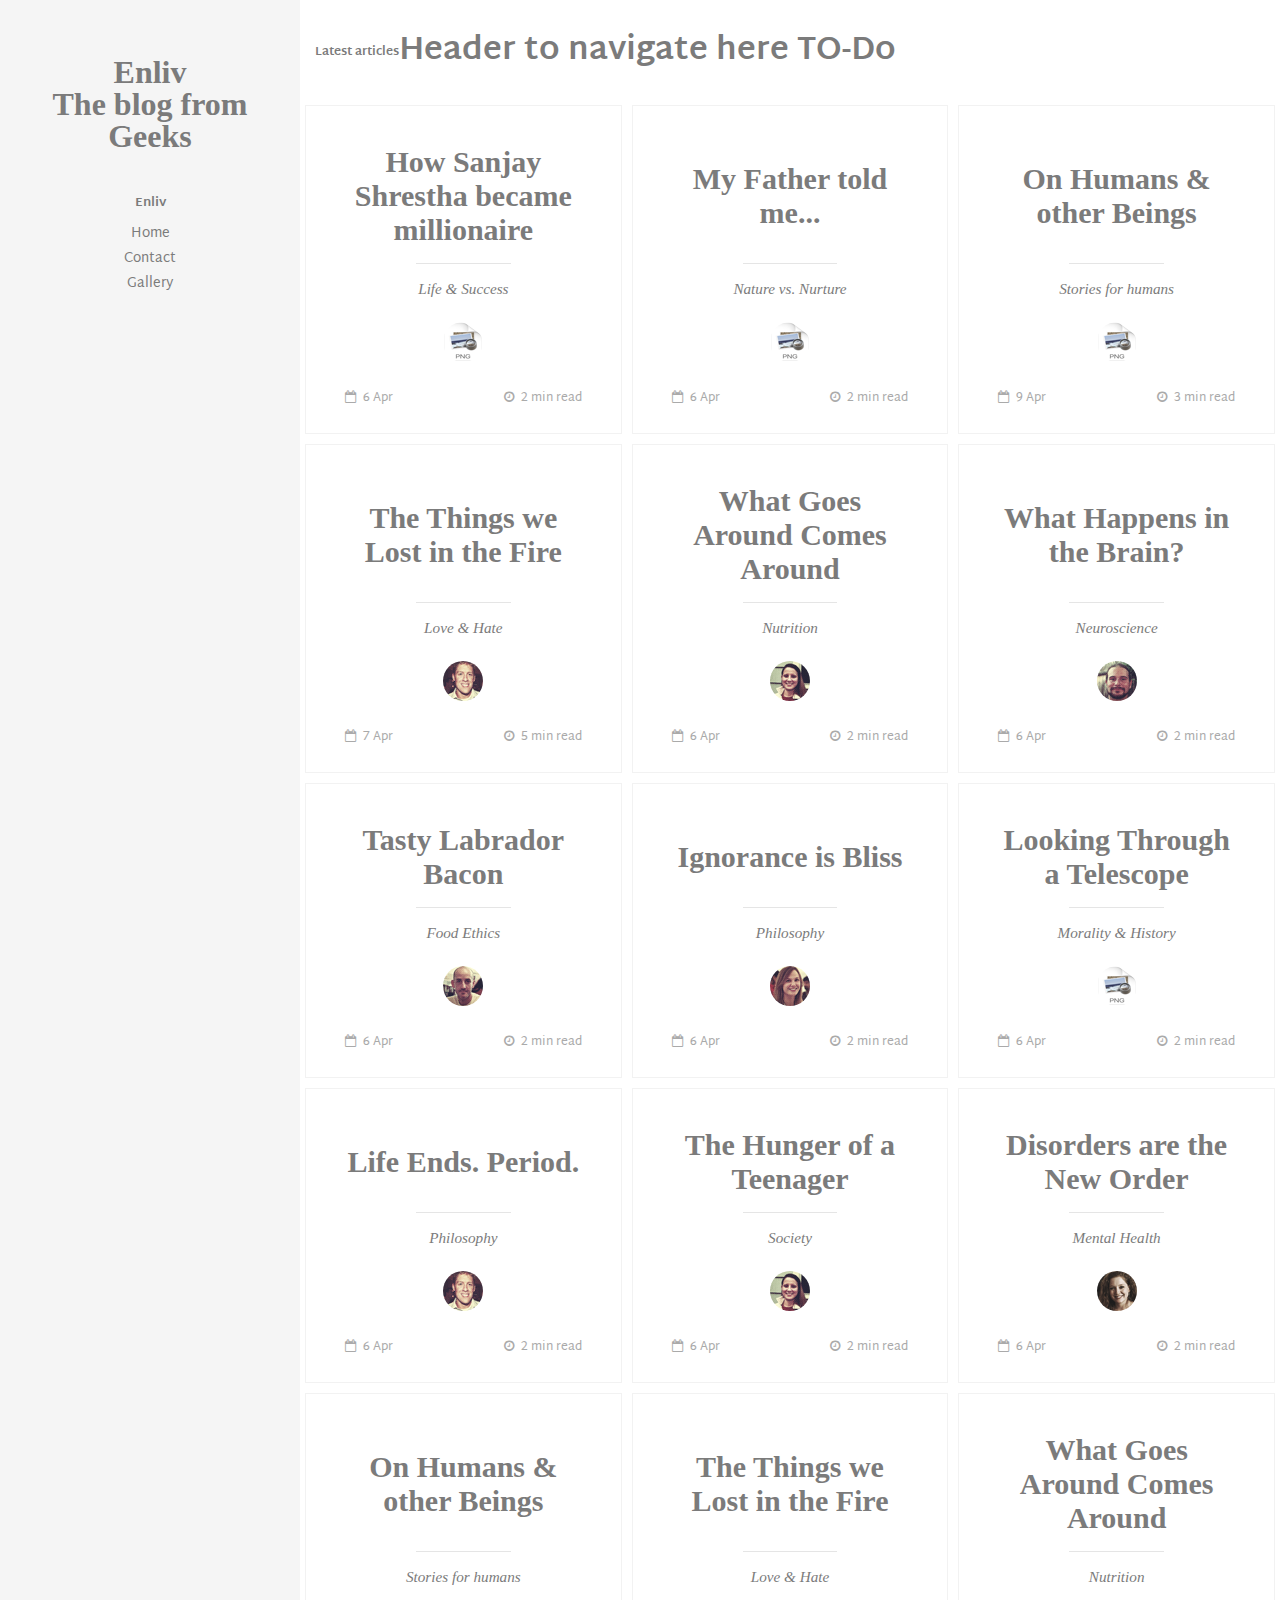
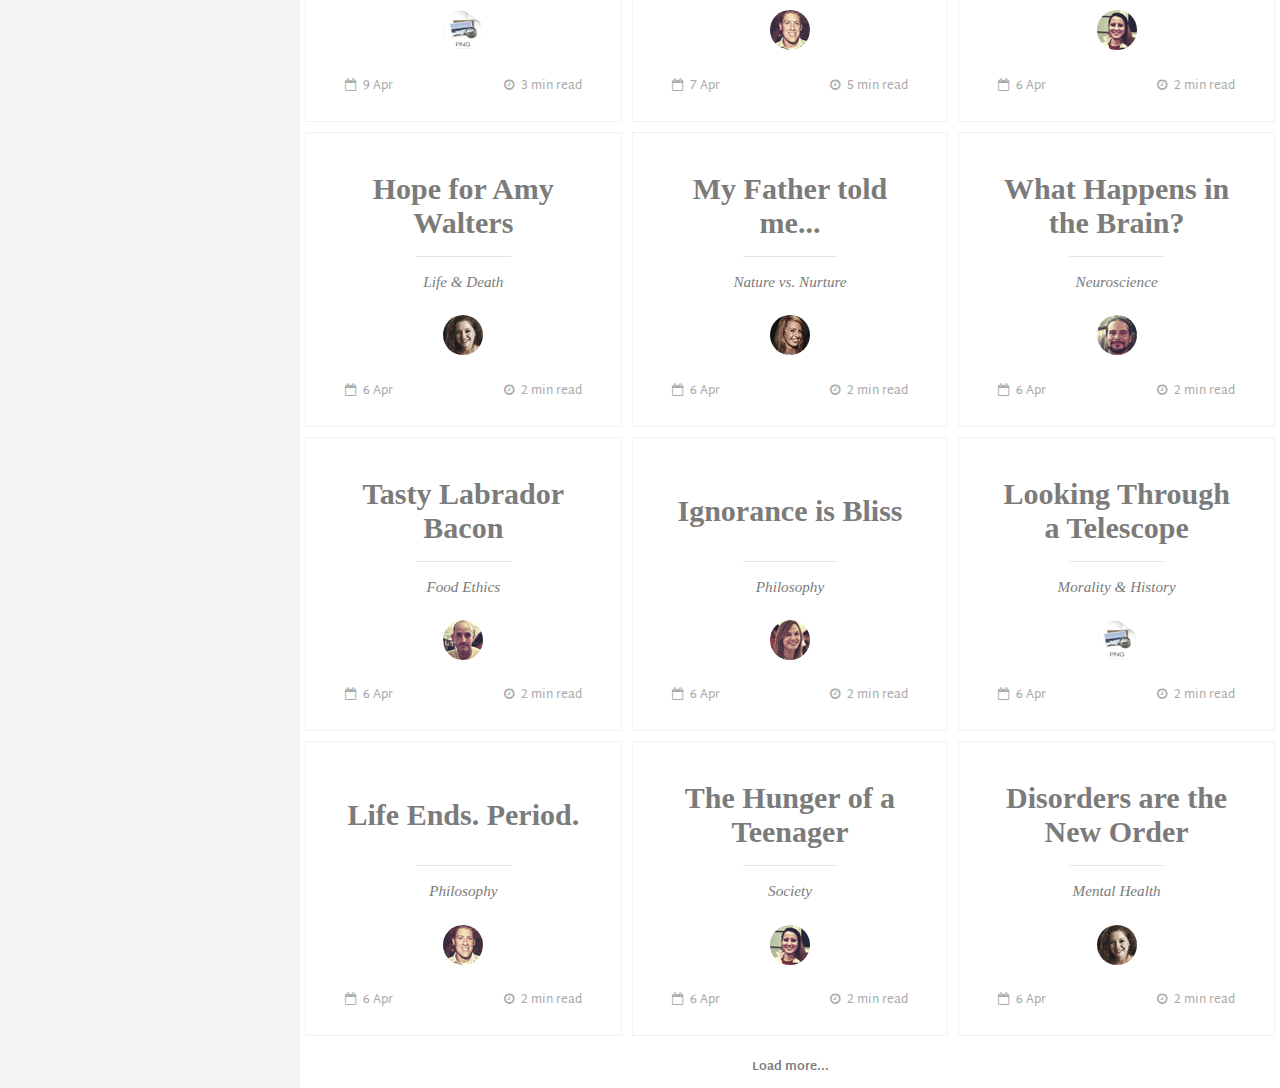
==== blog.html @ 0505312a "hackathon" ====
<!DOCTYPE html>
<html lang="en" class="no-js">

<head>
    <meta charset="UTF-8" />
    <meta http-equiv="X-UA-Compatible" content="IE=edge">
    <meta name="viewport" content="width=device-width, initial-scale=1">
    <title>Enliv Blogs</title>
    <meta name="Enliv" content="The place where you could find all enliv geeks blog posts"  />
    <link rel="shortcut icon" href="../favicon.ico">
    <link rel="stylesheet" type="text/css" href="css/normalize.css" />
    <link rel="stylesheet" type="text/css" href="fonts/font-awesome-4.3.0/css/font-awesome.min.css" />
    <link rel="stylesheet" type="text/css" href="css/style2.css" />
    <script src="js/modernizr.custom.js"></script>
    <!-- <link rel="stylesheet" type="text/css" href="pater/pater.css" /> -->


    
</head>

<body>
    <div class="container">
        <button id="menu-toggle" class="menu-toggle">
        </button>
        <div id="theSidebar" class="sidebar">
            <button class="close-button fa fa-fw fa-close"></button>
       
            <h1>
                <span>Enliv
                    <span>The blog from Geeks</h1>
           
            <div class="related">
                <h3>Enliv</h3>
                <a href="index.html">Home</a>
                <a href="contact.html">Contact</a>
                <a href="gallery.html">Gallery</a>
            </div>
        </div>
        <div id="theGrid" class="main">
            <section class="grid">
                <header class="top-bar">
                    <h2 class="top-bar__headline">Latest articles</h2>
                    <h1>Header to navigate here TO-Do</h1>
                    







                </header>
                <a class="grid__item" href="#">
                    <h2 class="title title--preview">How Sanjay Shrestha became millionaire</h2>
                    <div class="loader"></div>
                    <span class="category">Life &amp; Success</span>
                    <div class="meta meta--preview">
                        <img class="meta__avatar" src="img/authors/1.png" alt="author04" />
                        <span class="meta__date">
                            <i class="fa fa-calendar-o"></i> 6 Apr</span>
                        <span class="meta__reading-time">
                            <i class="fa fa-clock-o"></i> 2 min read</span>
                    </div>
                </a>
                <a class="grid__item" href="#">
                    <h2 class="title title--preview">My Father told me...</h2>
                    <div class="loader"></div>
                    <span class="category">Nature vs. Nurture</span>
                    <div class="meta meta--preview">
                        <img class="meta__avatar" src="img/authors/1.png" alt="author05" />
                        <span class="meta__date">
                            <i class="fa fa-calendar-o"></i> 6 Apr</span>
                        <span class="meta__reading-time">
                            <i class="fa fa-clock-o"></i> 2 min read</span>
                    </div>
                </a>
                <a class="grid__item" href="#">
                    <h2 class="title title--preview">On Humans &amp; other Beings</h2>
                    <div class="loader"></div>
                    <span class="category">Stories for humans</span>
                    <div class="meta meta--preview">
                        <img class="meta__avatar" src="img/authors/1.png" alt="author01" />
                        <span class="meta__date">
                            <i class="fa fa-calendar-o"></i> 9 Apr</span>
                        <span class="meta__reading-time">
                            <i class="fa fa-clock-o"></i> 3 min read</span>
                    </div>
                </a>
                <a class="grid__item" href="#">
                    <h2 class="title title--preview">The Things we Lost in the Fire</h2>
                    <div class="loader"></div>
                    <span class="category">Love &amp; Hate</span>
                    <div class="meta meta--preview">
                        <img class="meta__avatar" src="img/authors/2.png" alt="author02" />
                        <span class="meta__date">
                            <i class="fa fa-calendar-o"></i> 7 Apr</span>
                        <span class="meta__reading-time">
                            <i class="fa fa-clock-o"></i> 5 min read</span>
                    </div>
                </a>
                <a class="grid__item" href="#">
                    <h2 class="title title--preview">What Goes Around Comes Around</h2>
                    <div class="loader"></div>
                    <span class="category">Nutrition</span>
                    <div class="meta meta--preview">
                        <img class="meta__avatar" src="img/authors/3.png" alt="author03" />
                        <span class="meta__date">
                            <i class="fa fa-calendar-o"></i> 6 Apr</span>
                        <span class="meta__reading-time">
                            <i class="fa fa-clock-o"></i> 2 min read</span>
                    </div>
                </a>
                <a class="grid__item" href="#">
                    <h2 class="title title--preview">What Happens in the Brain?</h2>
                    <div class="loader"></div>
                    <span class="category">Neuroscience</span>
                    <div class="meta meta--preview">
                        <img class="meta__avatar" src="img/authors/6.png" alt="author06" />
                        <span class="meta__date">
                            <i class="fa fa-calendar-o"></i> 6 Apr</span>
                        <span class="meta__reading-time">
                            <i class="fa fa-clock-o"></i> 2 min read</span>
                    </div>
                </a>
                <a class="grid__item" href="#">
                    <h2 class="title title--preview">Tasty Labrador Bacon</h2>
                    <div class="loader"></div>
                    <span class="category">Food Ethics</span>
                    <div class="meta meta--preview">
                        <img class="meta__avatar" src="img/authors/7.png" alt="author07" />
                        <span class="meta__date">
                            <i class="fa fa-calendar-o"></i> 6 Apr</span>
                        <span class="meta__reading-time">
                            <i class="fa fa-clock-o"></i> 2 min read</span>
                    </div>
                </a>
                <a class="grid__item" href="#">
                    <h2 class="title title--preview">Ignorance is Bliss</h2>
                    <div class="loader"></div>
                    <span class="category">Philosophy</span>
                    <div class="meta meta--preview">
                        <img class="meta__avatar" src="img/authors/8.png" alt="author08" />
                        <span class="meta__date">
                            <i class="fa fa-calendar-o"></i> 6 Apr</span>
                        <span class="meta__reading-time">
                            <i class="fa fa-clock-o"></i> 2 min read</span>
                    </div>
                </a>
                <a class="grid__item" href="#">
                    <h2 class="title title--preview">Looking Through a Telescope</h2>
                    <div class="loader"></div>
                    <span class="category">Morality &amp; History</span>
                    <div class="meta meta--preview">
                        <img class="meta__avatar" src="img/authors/1.png" alt="author01" />
                        <span class="meta__date">
                            <i class="fa fa-calendar-o"></i> 6 Apr</span>
                        <span class="meta__reading-time">
                            <i class="fa fa-clock-o"></i> 2 min read</span>
                    </div>
                </a>
                <a class="grid__item" href="#">
                    <h2 class="title title--preview">Life Ends. Period.</h2>
                    <div class="loader"></div>
                    <span class="category">Philosophy</span>
                    <div class="meta meta--preview">
                        <img class="meta__avatar" src="img/authors/2.png" alt="author02" />
                        <span class="meta__date">
                            <i class="fa fa-calendar-o"></i> 6 Apr</span>
                        <span class="meta__reading-time">
                            <i class="fa fa-clock-o"></i> 2 min read</span>
                    </div>
                </a>
                <a class="grid__item" href="#">
                    <h2 class="title title--preview">The Hunger of a Teenager</h2>
                    <div class="loader"></div>
                    <span class="category">Society</span>
                    <div class="meta meta--preview">
                        <img class="meta__avatar" src="img/authors/3.png" alt="author03" />
                        <span class="meta__date">
                            <i class="fa fa-calendar-o"></i> 6 Apr</span>
                        <span class="meta__reading-time">
                            <i class="fa fa-clock-o"></i> 2 min read</span>
                    </div>
                </a>
                <a class="grid__item" href="#">
                    <h2 class="title title--preview">Disorders are the New Order</h2>
                    <div class="loader"></div>
                    <span class="category">Mental Health</span>
                    <div class="meta meta--preview">
                        <img class="meta__avatar" src="img/authors/4.png" alt="author04" />
                        <span class="meta__date">
                            <i class="fa fa-calendar-o"></i> 6 Apr</span>
                        <span class="meta__reading-time">
                            <i class="fa fa-clock-o"></i> 2 min read</span>
                    </div>
                </a>
                <a class="grid__item" href="#">
                    <h2 class="title title--preview">On Humans &amp; other Beings</h2>
                    <div class="loader"></div>
                    <span class="category">Stories for humans</span>
                    <div class="meta meta--preview">
                        <img class="meta__avatar" src="img/authors/1.png" alt="author01" />
                        <span class="meta__date">
                            <i class="fa fa-calendar-o"></i> 9 Apr</span>
                        <span class="meta__reading-time">
                            <i class="fa fa-clock-o"></i> 3 min read</span>
                    </div>
                </a>
                <a class="grid__item" href="#">
                    <h2 class="title title--preview">The Things we Lost in the Fire</h2>
                    <div class="loader"></div>
                    <span class="category">Love &amp; Hate</span>
                    <div class="meta meta--preview">
                        <img class="meta__avatar" src="img/authors/2.png" alt="author02" />
                        <span class="meta__date">
                            <i class="fa fa-calendar-o"></i> 7 Apr</span>
                        <span class="meta__reading-time">
                            <i class="fa fa-clock-o"></i> 5 min read</span>
                    </div>
                </a>
                <a class="grid__item" href="#">
                    <h2 class="title title--preview">What Goes Around Comes Around</h2>
                    <div class="loader"></div>
                    <span class="category">Nutrition</span>
                    <div class="meta meta--preview">
                        <img class="meta__avatar" src="img/authors/3.png" alt="author03" />
                        <span class="meta__date">
                            <i class="fa fa-calendar-o"></i> 6 Apr</span>
                        <span class="meta__reading-time">
                            <i class="fa fa-clock-o"></i> 2 min read</span>
                    </div>
                </a>
                <a class="grid__item" href="#">
                    <h2 class="title title--preview">Hope for Amy Walters</h2>
                    <div class="loader"></div>
                    <span class="category">Life &amp; Death</span>
                    <div class="meta meta--preview">
                        <img class="meta__avatar" src="img/authors/4.png" alt="author04" />
                        <span class="meta__date">
                            <i class="fa fa-calendar-o"></i> 6 Apr</span>
                        <span class="meta__reading-time">
                            <i class="fa fa-clock-o"></i> 2 min read</span>
                    </div>
                </a>
                <a class="grid__item" href="#">
                    <h2 class="title title--preview">My Father told me...</h2>
                    <div class="loader"></div>
                    <span class="category">Nature vs. Nurture</span>
                    <div class="meta meta--preview">
                        <img class="meta__avatar" src="img/authors/5.png" alt="author05" />
                        <span class="meta__date">
                            <i class="fa fa-calendar-o"></i> 6 Apr</span>
                        <span class="meta__reading-time">
                            <i class="fa fa-clock-o"></i> 2 min read</span>
                    </div>
                </a>
                <a class="grid__item" href="#">
                    <h2 class="title title--preview">What Happens in the Brain?</h2>
                    <div class="loader"></div>
                    <span class="category">Neuroscience</span>
                    <div class="meta meta--preview">
                        <img class="meta__avatar" src="img/authors/6.png" alt="author06" />
                        <span class="meta__date">
                            <i class="fa fa-calendar-o"></i> 6 Apr</span>
                        <span class="meta__reading-time">
                            <i class="fa fa-clock-o"></i> 2 min read</span>
                    </div>
                </a>
                <a class="grid__item" href="#">
                    <h2 class="title title--preview">Tasty Labrador Bacon</h2>
                    <div class="loader"></div>
                    <span class="category">Food Ethics</span>
                    <div class="meta meta--preview">
                        <img class="meta__avatar" src="img/authors/7.png" alt="author07" />
                        <span class="meta__date">
                            <i class="fa fa-calendar-o"></i> 6 Apr</span>
                        <span class="meta__reading-time">
                            <i class="fa fa-clock-o"></i> 2 min read</span>
                    </div>
                </a>
                <a class="grid__item" href="#">
                    <h2 class="title title--preview">Ignorance is Bliss</h2>
                    <div class="loader"></div>
                    <span class="category">Philosophy</span>
                    <div class="meta meta--preview">
                        <img class="meta__avatar" src="img/authors/8.png" alt="author08" />
                        <span class="meta__date">
                            <i class="fa fa-calendar-o"></i> 6 Apr</span>
                        <span class="meta__reading-time">
                            <i class="fa fa-clock-o"></i> 2 min read</span>
                    </div>
                </a>
                <a class="grid__item" href="#">
                    <h2 class="title title--preview">Looking Through a Telescope</h2>
                    <div class="loader"></div>
                    <span class="category">Morality &amp; History</span>
                    <div class="meta meta--preview">
                        <img class="meta__avatar" src="img/authors/1.png" alt="author01" />
                        <span class="meta__date">
                            <i class="fa fa-calendar-o"></i> 6 Apr</span>
                        <span class="meta__reading-time">
                            <i class="fa fa-clock-o"></i> 2 min read</span>
                    </div>
                </a>
                <a class="grid__item" href="#">
                    <h2 class="title title--preview">Life Ends. Period.</h2>
                    <div class="loader"></div>
                    <span class="category">Philosophy</span>
                    <div class="meta meta--preview">
                        <img class="meta__avatar" src="img/authors/2.png" alt="author02" />
                        <span class="meta__date">
                            <i class="fa fa-calendar-o"></i> 6 Apr</span>
                        <span class="meta__reading-time">
                            <i class="fa fa-clock-o"></i> 2 min read</span>
                    </div>
                </a>
                <a class="grid__item" href="#">
                    <h2 class="title title--preview">The Hunger of a Teenager</h2>
                    <div class="loader"></div>
                    <span class="category">Society</span>
                    <div class="meta meta--preview">
                        <img class="meta__avatar" src="img/authors/3.png" alt="author03" />
                        <span class="meta__date">
                            <i class="fa fa-calendar-o"></i> 6 Apr</span>
                        <span class="meta__reading-time">
                            <i class="fa fa-clock-o"></i> 2 min read</span>
                    </div>
                </a>
                <a class="grid__item" href="#">
                    <h2 class="title title--preview">Disorders are the New Order</h2>
                    <div class="loader"></div>
                    <span class="category">Mental Health</span>
                    <div class="meta meta--preview">
                        <img class="meta__avatar" src="img/authors/4.png" alt="author04" />
                        <span class="meta__date">
                            <i class="fa fa-calendar-o"></i> 6 Apr</span>
                        <span class="meta__reading-time">
                            <i class="fa fa-clock-o"></i> 2 min read</span>
                    </div>
                </a>
                <footer class="page-meta">
                    <span>Load more...</span>
                </footer>
            </section>
            <section class="content">
                <div class="scroll-wrap">
                    <article class="content__item">
                        <span class="category category--full">Life &amp; Death</span>
                        <h2 class="title title--full">Hope for Amy Walters</h2>
                        <div class="meta meta--full">
                            <img class="meta__avatar" src="img/authors/4.png" alt="author04" />
                            <span class="meta__author">Sandra Paulson</span>
                            <span class="meta__date">
                                <i class="fa fa-calendar-o"></i> 6 Apr</span>
                            <span class="meta__reading-time">
                                <i class="fa fa-clock-o"></i> 2 min read</span>
                            <span class="meta__misc meta__misc--seperator">
                                <i class="fa fa-comments-o"></i> 7 comments</span>
                            <span class="meta__misc">
                                <i class="fa fa-heart"></i> 12 favorites</span>
                            <nav class="article-nav">
                                <button>
                                    <i class="fa fa-angle-left"></i>
                                    <span>Previous</span>
                                </button>
                                <button>
                                    <span>Next</span>
                                    <i class="fa fa-angle-right"></i>
                                </button>
                            </nav>
                        </div>
                        <p>In contrast to this, our discussion readily shows that the double meaning in question belonged to
                            the word taboo from the very beginning and that it serves to designate a definite ambivalence
                            as well as everything which has come into existence on the basis of this ambivalence. </p>
                        <p>Taboo is itself an ambivalent word and by way of supplement we may add that the established meaning
                            of this word might of itself have allowed us to guess what we have found as the result of extensive
                            investigation, namely, that the taboo prohibition is to be explained as the result of an emotional
                            ambivalence. A study of the oldest languages has taught us that at one time there were many such
                            words which included their own contrasts so that they were in a certain sense ambivalent, though
                            perhaps not exactly in the same sense as the word taboo[88]. Slight vocal modifications of this
                            primitive word containing two opposite meanings later served to create a separate linguistic
                            expression for the two opposites originally united in one word.</p>
                        <p>The word taboo has had a different fate; with the diminished importance of the ambivalence which
                            it connotes it has itself disappeared, or rather, the words analogous to it have vanished from
                            the vocabulary. In a later connection I hope to be able to show that a tangible historic change
                            is probably concealed behind the fate of this conception; that the word at first was associated
                            with definite human relations which were characterized by great emotional ambivalence from which
                            it expanded to other analogous relations.</p>
                        <p>Unless we are mistaken, the understanding of taboo also throws light upon the nature and origin of
                            _conscience_. Without stretching ideas we can speak of a taboo conscience and a taboo sense of
                            guilt after the violation of a taboo. Taboo conscience is probably the oldest form in which we
                            meet the phenomenon of conscience.</p>
                        <p>If I judge my readers’ impressions correctly, I dare say that after hearing all that was said about
                            taboo they are far from knowing what to understand by it and where to store it in their minds.
                            This is surely due to the insufficient information I have given and to the omission of all discussions
                            concerning the relation of taboo to superstition, to belief in the soul, and to religion. On
                            the other hand I fear that a more detailed description of what is known about taboo would be
                            still more confusing; I can therefore assure the reader that the state of affairs is really far
                            from clear. We may say, however, that we deal with a series of restrictions which these primitive
                            races impose upon themselves; this and that is forbidden without any apparent reason; nor does
                            it occur to them to question this matter, for they subject themselves to these restrictions as
                            a matter of course and are convinced that any transgression will be punished automatically in
                            the most severe manner. There are reliable reports that innocent transgressions of such prohibitions
                            have actually been punished automatically. For instance, the innocent offender who had eaten
                            from a forbidden animal became deeply depressed, expected his death and then actually died. The
                            prohibitions mostly concern matters which are capable of enjoyment such as freedom of movement
                            and unrestrained intercourse; in some cases they appear very ingenious, evidently representing
                            abstinences and renunciations; in other cases their content is quite incomprehensible, they seem
                            to concern themselves with trifles and give the impression of ceremonials. Something like a theory
                            seems to underlie all these prohibitions, it seems as if these prohibitions are necessary because
                            some persons and objects possess a dangerous power which is transmitted by contact with the object
                            so charged, almost like a contagion. The quantity of this dangerous property is also taken into
                            consideration. Some persons or things have more of it than others and the danger is precisely
                            in accordance with the charge. The most peculiar part of it is that any one who has violated
                            such a prohibition assumes the nature of the forbidden object as if he had absorbed the whole
                            dangerous charge. This power is inherent in all persons who are more or less prominent, such
                            as kings, priests and the newly born, in all exceptional physical states such as menstruation,
                            puberty and birth, in everything sinister like illness and death and in everything connected
                            with these conditions by virtue of contagion or dissemination.</p>
                        <p>First of all it must be said that it is useless to question savages as to the real motivation of
                            their prohibitions or as to the genesis of taboo. According to our assumption they must be incapable
                            of telling us anything about it since this motivation is ‘unconscious’ to them. But following
                            the model of the compulsive prohibition we shall construct the history of taboo as follows: Taboos
                            are very ancient prohibitions which at one time were forced upon a generation of primitive people
                            from without, that is, they probably were forcibly impressed upon them by an earlier generation.
                            These prohibitions concerned actions for which there existed a strong desire. The prohibitions
                            maintained themselves from generation to generation, perhaps only as the result of a tradition
                            set up by paternal and social authority. But in later generations they have perhaps already become
                            ‘organized’ as a piece of inherited psychic property. Whether there are such ‘innate ideas’ or
                            whether these have brought about the fixation of the taboo by themselves or by co-operating with
                            education no one could decide in the particular case in question. The persistence of taboo teaches,
                            however, one thing, namely, that the original pleasure to do the forbidden still continues among
                            taboo races. They therefore assume an _ambivalent attitude_ toward their taboo prohibitions;
                            in their unconscious they would like nothing better than to transgress them but they are also
                            afraid to do it; they are afraid just because they would like to transgress, and the fear is
                            stronger than the pleasure. But in every individual of the race the desire for it is unconscious,
                            just as in the neurotic.</p>
                        <p>It seems like an obvious contradiction that persons of such perfection of power should themselves
                            require the greatest care to guard them against threatening dangers, but this is not the only
                            contradiction revealed in the treatment of royal persons on the part of savages. These races
                            consider it necessary to watch over their kings to see that they use their powers in the right
                            way; they are by no means sure of their good intentions or of their conscientiousness. A strain
                            of mistrust is mingled with the motivation of the taboo rules for the king. “The idea that early
                            kingdoms are despotisms”, says Frazer[59], “in which the people exist only for the sovereign,
                            is wholly inapplicable to the monarchies we are considering. On the contrary, the sovereign in
                            them exists only for his subjects: his life is only valuable so long as he discharges the duties
                            of his position by ordering the course of nature for his people’s benefit. So soon as he fails
                            to do so, the care, the devotion, the religious homage which they had hitherto lavished on him
                            cease and are changed into hatred and contempt; he is ignominiously dismissed and may be thankful
                            if he escapes with his life. Worshipped as a god one day, he is killed as a criminal the next.
                            But in this changed behaviour of the people there is nothing capricious or inconsistent. On the
                            contrary, their conduct is quite consistent. If their king is their god he is or should be, also
                            their preserver; and if he will not preserve them he must make room for another who will. So
                            long, however, as he answers their expectations, there is no limit to the care which they take
                            of him, and which they compel him to take of himself. A king of this sort lives hedged in by
                            ceremonious etiquette, a network of prohibitions and observances, of which the intention is not
                            to contribute to his dignity, much less to his comfort, but to restrain him from conduct which,
                            by disturbing the harmony of nature, might involve himself, his people, and the universe in one
                            common catastrophe. Far from adding to his comfort, these observances, by trammelling his every
                            act, annihilate his freedom and often render the very life, which it is their object to preserve,
                            a burden and sorrow to him.”</p>
                        <p>Excerpts from
                            <a href="http://www.gutenberg.org/ebooks/41214">Totem and Taboo</a> by Sigmund Freud.</p>
                    </article>
                    <article class="content__item">
                        <span class="category category--full">Nature vs. Nurture</span>
                        <h2 class="title title--full">My Father told me...</h2>
                        <div class="meta meta--full">
                            <img class="meta__avatar" src="img/authors/5.png" alt="author05" />
                            <span class="meta__author">Leila Nastafi</span>
                            <span class="meta__date">
                                <i class="fa fa-calendar-o"></i> 6 Apr</span>
                            <span class="meta__reading-time">
                                <i class="fa fa-clock-o"></i> 2 min read</span>
                            <span class="meta__misc meta__misc--seperator">
                                <i class="fa fa-comments-o"></i> 23 comments</span>
                            <span class="meta__misc">
                                <i class="fa fa-heart"></i> 253 favorites</span>
                            <nav class="article-nav">
                                <button>
                                    <i class="fa fa-angle-left"></i>
                                    <span>Previous</span>
                                </button>
                                <button>
                                    <span>Next</span>
                                    <i class="fa fa-angle-right"></i>
                                </button>
                            </nav>
                        </div>
                        <p>Conscience is the inner perception of objections to definite wish impulses that exist in us; but
                            the emphasis is put upon the fact that this rejection does not have to depend on anything else,
                            that it is sure of itself. </p>
                        <p>This becomes even plainer in the case of a guilty conscience, where we become aware of the inner
                            condemnation of such acts which realized some of our definite wish impulses. Confirmation seems
                            superfluous here; whoever has a conscience must feel in himself the justification of the condemnation,
                            and the reproach for the accomplished action. But this same character is evinced by the attitude
                            of savages towards taboo. Taboo is a command of conscience, the violation of which causes a terrible
                            sense of guilt which is as self-evident as its origin is unknown[89].</p>
                        <p>It is therefore probable that conscience also originates on the basis of an ambivalent feeling from
                            quite definite human relations which contain this ambivalence.</p>
                        <p>It probably originates under conditions which are in force both for taboo and the compulsion neurosis,
                            that is, one component of the two contrasting feelings is unconscious and is kept repressed by
                            the compulsive domination of the other component. This is confirmed by many things which we have
                            learned from our analysis of neurosis. In the first place the character of compulsion neurotics
                            shows a predominant trait of painful conscientiousness which is a symptom of reaction against
                            the temptation which lurks in the unconscious, and which develops into the highest degrees of
                            guilty conscience as their illness grows worse. Indeed, one may venture the assertion that if
                            the origin of guilty conscience could not be discovered through compulsion neurotic patients,
                            there would be no prospect of ever discovering it. This task is successfully solved in the case
                            of the individual neurotic, and we are confident of finding a similar solution in the case of
                            races. </p>
                        <p>If I judge my readers’ impressions correctly, I dare say that after hearing all that was said about
                            taboo they are far from knowing what to understand by it and where to store it in their minds.
                            This is surely due to the insufficient information I have given and to the omission of all discussions
                            concerning the relation of taboo to superstition, to belief in the soul, and to religion. On
                            the other hand I fear that a more detailed description of what is known about taboo would be
                            still more confusing; I can therefore assure the reader that the state of affairs is really far
                            from clear. We may say, however, that we deal with a series of restrictions which these primitive
                            races impose upon themselves; this and that is forbidden without any apparent reason; nor does
                            it occur to them to question this matter, for they subject themselves to these restrictions as
                            a matter of course and are convinced that any transgression will be punished automatically in
                            the most severe manner. There are reliable reports that innocent transgressions of such prohibitions
                            have actually been punished automatically. For instance, the innocent offender who had eaten
                            from a forbidden animal became deeply depressed, expected his death and then actually died. The
                            prohibitions mostly concern matters which are capable of enjoyment such as freedom of movement
                            and unrestrained intercourse; in some cases they appear very ingenious, evidently representing
                            abstinences and renunciations; in other cases their content is quite incomprehensible, they seem
                            to concern themselves with trifles and give the impression of ceremonials. Something like a theory
                            seems to underlie all these prohibitions, it seems as if these prohibitions are necessary because
                            some persons and objects possess a dangerous power which is transmitted by contact with the object
                            so charged, almost like a contagion. The quantity of this dangerous property is also taken into
                            consideration. Some persons or things have more of it than others and the danger is precisely
                            in accordance with the charge. The most peculiar part of it is that any one who has violated
                            such a prohibition assumes the nature of the forbidden object as if he had absorbed the whole
                            dangerous charge. This power is inherent in all persons who are more or less prominent, such
                            as kings, priests and the newly born, in all exceptional physical states such as menstruation,
                            puberty and birth, in everything sinister like illness and death and in everything connected
                            with these conditions by virtue of contagion or dissemination.</p>
                        <p>First of all it must be said that it is useless to question savages as to the real motivation of
                            their prohibitions or as to the genesis of taboo. According to our assumption they must be incapable
                            of telling us anything about it since this motivation is ‘unconscious’ to them. But following
                            the model of the compulsive prohibition we shall construct the history of taboo as follows: Taboos
                            are very ancient prohibitions which at one time were forced upon a generation of primitive people
                            from without, that is, they probably were forcibly impressed upon them by an earlier generation.
                            These prohibitions concerned actions for which there existed a strong desire. The prohibitions
                            maintained themselves from generation to generation, perhaps only as the result of a tradition
                            set up by paternal and social authority. But in later generations they have perhaps already become
                            ‘organized’ as a piece of inherited psychic property. Whether there are such ‘innate ideas’ or
                            whether these have brought about the fixation of the taboo by themselves or by co-operating with
                            education no one could decide in the particular case in question. The persistence of taboo teaches,
                            however, one thing, namely, that the original pleasure to do the forbidden still continues among
                            taboo races. They therefore assume an _ambivalent attitude_ toward their taboo prohibitions;
                            in their unconscious they would like nothing better than to transgress them but they are also
                            afraid to do it; they are afraid just because they would like to transgress, and the fear is
                            stronger than the pleasure. But in every individual of the race the desire for it is unconscious,
                            just as in the neurotic.</p>
                        <p>It seems like an obvious contradiction that persons of such perfection of power should themselves
                            require the greatest care to guard them against threatening dangers, but this is not the only
                            contradiction revealed in the treatment of royal persons on the part of savages. These races
                            consider it necessary to watch over their kings to see that they use their powers in the right
                            way; they are by no means sure of their good intentions or of their conscientiousness. A strain
                            of mistrust is mingled with the motivation of the taboo rules for the king. “The idea that early
                            kingdoms are despotisms”, says Frazer[59], “in which the people exist only for the sovereign,
                            is wholly inapplicable to the monarchies we are considering. On the contrary, the sovereign in
                            them exists only for his subjects: his life is only valuable so long as he discharges the duties
                            of his position by ordering the course of nature for his people’s benefit. So soon as he fails
                            to do so, the care, the devotion, the religious homage which they had hitherto lavished on him
                            cease and are changed into hatred and contempt; he is ignominiously dismissed and may be thankful
                            if he escapes with his life. Worshipped as a god one day, he is killed as a criminal the next.
                            But in this changed behaviour of the people there is nothing capricious or inconsistent. On the
                            contrary, their conduct is quite consistent. If their king is their god he is or should be, also
                            their preserver; and if he will not preserve them he must make room for another who will. So
                            long, however, as he answers their expectations, there is no limit to the care which they take
                            of him, and which they compel him to take of himself. A king of this sort lives hedged in by
                            ceremonious etiquette, a network of prohibitions and observances, of which the intention is not
                            to contribute to his dignity, much less to his comfort, but to restrain him from conduct which,
                            by disturbing the harmony of nature, might involve himself, his people, and the universe in one
                            common catastrophe. Far from adding to his comfort, these observances, by trammelling his every
                            act, annihilate his freedom and often render the very life, which it is their object to preserve,
                            a burden and sorrow to him.”</p>
                        <p>Excerpts from
                            <a href="http://www.gutenberg.org/ebooks/41214">Totem and Taboo</a> by Sigmund Freud.</p>
                    </article>
                    <article class="content__item">
                        <span class="category category--full">Stories for humans</span>
                        <h2 class="title title--full">On Humans &amp; other Beings</h2>
                        <div class="meta meta--full">
                            <img class="meta__avatar" src="img/authors/1.png" alt="author01" />
                            <span class="meta__author">Matthew Walters</span>
                            <span class="meta__date">
                                <i class="fa fa-calendar-o"></i> 9 Apr</span>
                            <span class="meta__reading-time">
                                <i class="fa fa-clock-o"></i> 3 min read</span>
                            <span class="meta__misc meta__misc--seperator">
                                <i class="fa fa-comments-o"></i> 12 comments</span>
                            <span class="meta__misc">
                                <i class="fa fa-heart"></i> 45 favorites</span>
                            <nav class="article-nav">
                                <button>
                                    <i class="fa fa-angle-left"></i>
                                    <span>Previous</span>
                                </button>
                                <button>
                                    <span>Next</span>
                                    <i class="fa fa-angle-right"></i>
                                </button>
                            </nav>
                        </div>
                        <p>I am fully aware of the shortcomings in these essays. I shall not touch upon those which are characteristic
                            of first efforts at investigation. The others, however, demand a word of explanation.</p>
                        <p>The four essays which are here collected will be of interest to a wide circle of educated people,
                            but they can only be thoroughly understood and judged by those who are really acquainted with
                            psychoanalysis as such. It is hoped that they may serve as a bond between students of ethnology,
                            philology, folklore and of the allied sciences, and psychoanalysts; they cannot, however, supply
                            both groups the entire requisites for such co-operation. They will not furnish the former with
                            sufficient insight into the new psychological technique, nor will the psychoanalysts acquire
                            through them an adequate command over the material to be elaborated. Both groups will have to
                            content themselves with whatever attention they can stimulate here and there and with the hope
                            that frequent meetings between them will not remain unproductive for science.</p>
                        <p>The two principal themes, totem and taboo, which give the name to this small book are not treated
                            alike here. The problem of taboo is presented more exhaustively, and the effort to solve it is
                            approached with perfect confidence. The investigation of totemism may be modestly expressed as:
                            “This is all that psychoanalytic study can contribute at present to the elucidation of the problem
                            of totemism.” This difference in the treatment of the two subjects is due to the fact that taboo
                            still exists in our midst. To be sure, it is negatively conceived and directed to different contents,
                            but according to its psychological nature, it is still nothing else than Kant’s ‘Categorical
                            Imperative’, which tends to act compulsively and rejects all conscious motivations. On the other
                            hand, totemism is a religio-social institution which is alien to our present feelings; it has
                            long been abandoned and replaced by new forms. In the religions, morals, and customs of the civilized
                            races of to-day it has left only slight traces, and even among those races where it is still
                            retained, it has had to undergo great changes. The social and material progress of the history
                            of mankind could obviously change taboo much less than totemism.</p>
                        <p>If I judge my readers’ impressions correctly, I dare say that after hearing all that was said about
                            taboo they are far from knowing what to understand by it and where to store it in their minds.
                            This is surely due to the insufficient information I have given and to the omission of all discussions
                            concerning the relation of taboo to superstition, to belief in the soul, and to religion. On
                            the other hand I fear that a more detailed description of what is known about taboo would be
                            still more confusing; I can therefore assure the reader that the state of affairs is really far
                            from clear. We may say, however, that we deal with a series of restrictions which these primitive
                            races impose upon themselves; this and that is forbidden without any apparent reason; nor does
                            it occur to them to question this matter, for they subject themselves to these restrictions as
                            a matter of course and are convinced that any transgression will be punished automatically in
                            the most severe manner. There are reliable reports that innocent transgressions of such prohibitions
                            have actually been punished automatically. For instance, the innocent offender who had eaten
                            from a forbidden animal became deeply depressed, expected his death and then actually died. The
                            prohibitions mostly concern matters which are capable of enjoyment such as freedom of movement
                            and unrestrained intercourse; in some cases they appear very ingenious, evidently representing
                            abstinences and renunciations; in other cases their content is quite incomprehensible, they seem
                            to concern themselves with trifles and give the impression of ceremonials. Something like a theory
                            seems to underlie all these prohibitions, it seems as if these prohibitions are necessary because
                            some persons and objects possess a dangerous power which is transmitted by contact with the object
                            so charged, almost like a contagion. The quantity of this dangerous property is also taken into
                            consideration. Some persons or things have more of it than others and the danger is precisely
                            in accordance with the charge. The most peculiar part of it is that any one who has violated
                            such a prohibition assumes the nature of the forbidden object as if he had absorbed the whole
                            dangerous charge. This power is inherent in all persons who are more or less prominent, such
                            as kings, priests and the newly born, in all exceptional physical states such as menstruation,
                            puberty and birth, in everything sinister like illness and death and in everything connected
                            with these conditions by virtue of contagion or dissemination.</p>
                        <p>First of all it must be said that it is useless to question savages as to the real motivation of
                            their prohibitions or as to the genesis of taboo. According to our assumption they must be incapable
                            of telling us anything about it since this motivation is ‘unconscious’ to them. But following
                            the model of the compulsive prohibition we shall construct the history of taboo as follows: Taboos
                            are very ancient prohibitions which at one time were forced upon a generation of primitive people
                            from without, that is, they probably were forcibly impressed upon them by an earlier generation.
                            These prohibitions concerned actions for which there existed a strong desire. The prohibitions
                            maintained themselves from generation to generation, perhaps only as the result of a tradition
                            set up by paternal and social authority. But in later generations they have perhaps already become
                            ‘organized’ as a piece of inherited psychic property. Whether there are such ‘innate ideas’ or
                            whether these have brought about the fixation of the taboo by themselves or by co-operating with
                            education no one could decide in the particular case in question. The persistence of taboo teaches,
                            however, one thing, namely, that the original pleasure to do the forbidden still continues among
                            taboo races. They therefore assume an _ambivalent attitude_ toward their taboo prohibitions;
                            in their unconscious they would like nothing better than to transgress them but they are also
                            afraid to do it; they are afraid just because they would like to transgress, and the fear is
                            stronger than the pleasure. But in every individual of the race the desire for it is unconscious,
                            just as in the neurotic.</p>
                        <p>It seems like an obvious contradiction that persons of such perfection of power should themselves
                            require the greatest care to guard them against threatening dangers, but this is not the only
                            contradiction revealed in the treatment of royal persons on the part of savages. These races
                            consider it necessary to watch over their kings to see that they use their powers in the right
                            way; they are by no means sure of their good intentions or of their conscientiousness. A strain
                            of mistrust is mingled with the motivation of the taboo rules for the king. “The idea that early
                            kingdoms are despotisms”, says Frazer[59], “in which the people exist only for the sovereign,
                            is wholly inapplicable to the monarchies we are considering. On the contrary, the sovereign in
                            them exists only for his subjects: his life is only valuable so long as he discharges the duties
                            of his position by ordering the course of nature for his people’s benefit. So soon as he fails
                            to do so, the care, the devotion, the religious homage which they had hitherto lavished on him
                            cease and are changed into hatred and contempt; he is ignominiously dismissed and may be thankful
                            if he escapes with his life. Worshipped as a god one day, he is killed as a criminal the next.
                            But in this changed behaviour of the people there is nothing capricious or inconsistent. On the
                            contrary, their conduct is quite consistent. If their king is their god he is or should be, also
                            their preserver; and if he will not preserve them he must make room for another who will. So
                            long, however, as he answers their expectations, there is no limit to the care which they take
                            of him, and which they compel him to take of himself. A king of this sort lives hedged in by
                            ceremonious etiquette, a network of prohibitions and observances, of which the intention is not
                            to contribute to his dignity, much less to his comfort, but to restrain him from conduct which,
                            by disturbing the harmony of nature, might involve himself, his people, and the universe in one
                            common catastrophe. Far from adding to his comfort, these observances, by trammelling his every
                            act, annihilate his freedom and often render the very life, which it is their object to preserve,
                            a burden and sorrow to him.”</p>
                        <p>Excerpts from
                            <a href="http://www.gutenberg.org/ebooks/41214">Totem and Taboo</a> by Sigmund Freud.</p>
                    </article>
                    <article class="content__item">
                        <span class="category category--full">Love &amp; Hate</span>
                        <h2 class="title title--full">The Things we Lost in the Fire</h2>
                        <div class="meta meta--full">
                            <img class="meta__avatar" src="img/authors/2.png" alt="author02" />
                            <span class="meta__author">Christian Belverde</span>
                            <span class="meta__date">
                                <i class="fa fa-calendar-o"></i> 7 Apr</span>
                            <span class="meta__reading-time">
                                <i class="fa fa-clock-o"></i> 5 min read</span>
                            <span class="meta__misc meta__misc--seperator">
                                <i class="fa fa-comments-o"></i> 5 comments</span>
                            <span class="meta__misc">
                                <i class="fa fa-heart"></i> 5 favorites</span>
                            <nav class="article-nav">
                                <button>
                                    <i class="fa fa-angle-left"></i>
                                    <span>Previous</span>
                                </button>
                                <button>
                                    <span>Next</span>
                                    <i class="fa fa-angle-right"></i>
                                </button>
                            </nav>
                        </div>
                        <p>Faulty psychic actions, dreams and wit are products of the unconscious mental activity, and like
                            neurotic or psychotic manifestations represent efforts at adjustment to one’s environment. </p>
                        <p>The slip of the tongue shows that on account of unconscious inhibitions the individual concerned
                            is unable to express his true thoughts; the dream is a distorted or plain expression of those
                            wishes which are prohibited in the waking states, and the witticism, owing to its veiled or indirect
                            way of expression, enables the individual to obtain pleasure from forbidden sources. But whereas
                            dreams, witticisms, and faulty actions give evidences of inner conflicts which the individual
                            overcomes, the neurotic or psychotic symptom is the result of a failure and represents a morbid
                            adjustment.</p>
                        <p>The aforementioned psychic formations are therefore nothing but manifestations of the struggle with
                            reality, the constant effort to adjust one’s primitive feelings to the demands of civilization.
                            In spite of all later development the individual retains all his infantile psychic structures.
                            Nothing is lost; the infantile wishes and primitive impulses can always be demonstrated in the
                            grown-up and on occasion can be brought back to the surface. In his dreams the normal person
                            is constantly reviving his childhood, and the neurotic or psychotic individual merges back into
                            a sort of psychic infantilism through his morbid productions. The unconscious mental activity
                            which is made up of repressed infantile material for ever tries to express itself. Whenever the
                            individual finds it impossible to dominate the difficulties of the world of reality there is
                            a regression to the infantile, and psychic disturbances ensue which are conceived as peculiar
                            thoughts and acts. Thus the civilized adult is the result of his childhood or the sum total of
                            his early impressions; psychoanalysis thus confirms the old saying: The child is father to the
                            man.</p>
                        <p>It is at this point in the development of psychoanalysis that the paths gradually broadened until
                            they finally culminated in this work. There were many indications that the childhood of the individual
                            showed a marked resemblance to the primitive history or the childhood of races. The knowledge
                            gained from dream analysis and phantasies[7], when applied to the productions of racial phantasies,
                            like myths and fairy tales, seemed to indicate that the first impulse to form myths was due to
                            the same emotional strivings which produced dreams, fancies and symptoms[8]. Further study in
                            this direction has thrown much light on our great cultural institutions, such as religion, morality,
                            law and philosophy, all of which Professor Freud has modestly formulated in this volume and thus
                            initiated a new epoch in the study of racial psychology.</p>
                        <p>If I judge my readers’ impressions correctly, I dare say that after hearing all that was said about
                            taboo they are far from knowing what to understand by it and where to store it in their minds.
                            This is surely due to the insufficient information I have given and to the omission of all discussions
                            concerning the relation of taboo to superstition, to belief in the soul, and to religion. On
                            the other hand I fear that a more detailed description of what is known about taboo would be
                            still more confusing; I can therefore assure the reader that the state of affairs is really far
                            from clear. We may say, however, that we deal with a series of restrictions which these primitive
                            races impose upon themselves; this and that is forbidden without any apparent reason; nor does
                            it occur to them to question this matter, for they subject themselves to these restrictions as
                            a matter of course and are convinced that any transgression will be punished automatically in
                            the most severe manner. There are reliable reports that innocent transgressions of such prohibitions
                            have actually been punished automatically. For instance, the innocent offender who had eaten
                            from a forbidden animal became deeply depressed, expected his death and then actually died. The
                            prohibitions mostly concern matters which are capable of enjoyment such as freedom of movement
                            and unrestrained intercourse; in some cases they appear very ingenious, evidently representing
                            abstinences and renunciations; in other cases their content is quite incomprehensible, they seem
                            to concern themselves with trifles and give the impression of ceremonials. Something like a theory
                            seems to underlie all these prohibitions, it seems as if these prohibitions are necessary because
                            some persons and objects possess a dangerous power which is transmitted by contact with the object
                            so charged, almost like a contagion. The quantity of this dangerous property is also taken into
                            consideration. Some persons or things have more of it than others and the danger is precisely
                            in accordance with the charge. The most peculiar part of it is that any one who has violated
                            such a prohibition assumes the nature of the forbidden object as if he had absorbed the whole
                            dangerous charge. This power is inherent in all persons who are more or less prominent, such
                            as kings, priests and the newly born, in all exceptional physical states such as menstruation,
                            puberty and birth, in everything sinister like illness and death and in everything connected
                            with these conditions by virtue of contagion or dissemination.</p>
                        <p>First of all it must be said that it is useless to question savages as to the real motivation of
                            their prohibitions or as to the genesis of taboo. According to our assumption they must be incapable
                            of telling us anything about it since this motivation is ‘unconscious’ to them. But following
                            the model of the compulsive prohibition we shall construct the history of taboo as follows: Taboos
                            are very ancient prohibitions which at one time were forced upon a generation of primitive people
                            from without, that is, they probably were forcibly impressed upon them by an earlier generation.
                            These prohibitions concerned actions for which there existed a strong desire. The prohibitions
                            maintained themselves from generation to generation, perhaps only as the result of a tradition
                            set up by paternal and social authority. But in later generations they have perhaps already become
                            ‘organized’ as a piece of inherited psychic property. Whether there are such ‘innate ideas’ or
                            whether these have brought about the fixation of the taboo by themselves or by co-operating with
                            education no one could decide in the particular case in question. The persistence of taboo teaches,
                            however, one thing, namely, that the original pleasure to do the forbidden still continues among
                            taboo races. They therefore assume an _ambivalent attitude_ toward their taboo prohibitions;
                            in their unconscious they would like nothing better than to transgress them but they are also
                            afraid to do it; they are afraid just because they would like to transgress, and the fear is
                            stronger than the pleasure. But in every individual of the race the desire for it is unconscious,
                            just as in the neurotic.</p>
                        <p>It seems like an obvious contradiction that persons of such perfection of power should themselves
                            require the greatest care to guard them against threatening dangers, but this is not the only
                            contradiction revealed in the treatment of royal persons on the part of savages. These races
                            consider it necessary to watch over their kings to see that they use their powers in the right
                            way; they are by no means sure of their good intentions or of their conscientiousness. A strain
                            of mistrust is mingled with the motivation of the taboo rules for the king. “The idea that early
                            kingdoms are despotisms”, says Frazer[59], “in which the people exist only for the sovereign,
                            is wholly inapplicable to the monarchies we are considering. On the contrary, the sovereign in
                            them exists only for his subjects: his life is only valuable so long as he discharges the duties
                            of his position by ordering the course of nature for his people’s benefit. So soon as he fails
                            to do so, the care, the devotion, the religious homage which they had hitherto lavished on him
                            cease and are changed into hatred and contempt; he is ignominiously dismissed and may be thankful
                            if he escapes with his life. Worshipped as a god one day, he is killed as a criminal the next.
                            But in this changed behaviour of the people there is nothing capricious or inconsistent. On the
                            contrary, their conduct is quite consistent. If their king is their god he is or should be, also
                            their preserver; and if he will not preserve them he must make room for another who will. So
                            long, however, as he answers their expectations, there is no limit to the care which they take
                            of him, and which they compel him to take of himself. A king of this sort lives hedged in by
                            ceremonious etiquette, a network of prohibitions and observances, of which the intention is not
                            to contribute to his dignity, much less to his comfort, but to restrain him from conduct which,
                            by disturbing the harmony of nature, might involve himself, his people, and the universe in one
                            common catastrophe. Far from adding to his comfort, these observances, by trammelling his every
                            act, annihilate his freedom and often render the very life, which it is their object to preserve,
                            a burden and sorrow to him.”</p>
                        <p>Excerpts from
                            <a href="http://www.gutenberg.org/ebooks/41214">Totem and Taboo</a> by Sigmund Freud.</p>
                    </article>
                    <article class="content__item">
                        <span class="category category--full">Nutrition</span>
                        <h2 class="title title--full">What Goes Around Comes Around</h2>
                        <div class="meta meta--full">
                            <img class="meta__avatar" src="img/authors/3.png" alt="author03" />
                            <span class="meta__author">Carol Freeman</span>
                            <span class="meta__date">
                                <i class="fa fa-calendar-o"></i> 6 Apr</span>
                            <span class="meta__reading-time">
                                <i class="fa fa-clock-o"></i> 2 min read</span>
                            <span class="meta__misc meta__misc--seperator">
                                <i class="fa fa-comments-o"></i> 18 comments</span>
                            <span class="meta__misc">
                                <i class="fa fa-heart"></i> 125 favorites</span>
                            <nav class="article-nav">
                                <button>
                                    <i class="fa fa-angle-left"></i>
                                    <span>Previous</span>
                                </button>
                                <button>
                                    <span>Next</span>
                                    <i class="fa fa-angle-right"></i>
                                </button>
                            </nav>
                        </div>
                        <p>Primitive man is known to us by the stages of development through which he has passed: that is, through
                            the inanimate monuments and implements which he has left behind for us, through our knowledge
                            of his art, his religion and his attitude towards life, which we have received either directly
                            or through the medium of legends, myths and fairy tales; and through the remnants of his ways
                            of thinking that survive in our own manners and customs. </p>
                        <p>Moreover, in a certain sense he is still our contemporary: there are people whom we still consider
                            more closely related to primitive man than to ourselves, in whom we therefore recognize the direct
                            descendants and representatives of earlier man. We can thus judge the so-called savage and semi-savage
                            races; their psychic life assumes a peculiar interest for us, for we can recognize in their psychic
                            life a well-preserved, early stage of our own development.
                        </p>
                        <p>The aborigines of Australia are looked upon as a peculiar race which shows neither physical nor linguistic
                            relationship with its nearest neighbours, the Melanesian, Polynesian and Malayan races. They
                            do not build houses or permanent huts; they do not cultivate the soil or keep any domestic animals
                            except dogs; and they do not even know the art of pottery. They live exclusively on the flesh
                            of all sorts of animals which they kill in the chase, and on the roots which they dig. Kings
                            or chieftains are unknown among them, and all communal affairs are decided by the elders in assembly.
                            It is quite doubtful whether they evince any traces of religion in the form of worship of higher
                            beings. The tribes living in the interior who have to contend with the greatest vicissitudes
                            of life owing to a scarcity of water, seem in every way more primitive than those who live near
                            the coast.</p>
                        <p>If I judge my readers’ impressions correctly, I dare say that after hearing all that was said about
                            taboo they are far from knowing what to understand by it and where to store it in their minds.
                            This is surely due to the insufficient information I have given and to the omission of all discussions
                            concerning the relation of taboo to superstition, to belief in the soul, and to religion. On
                            the other hand I fear that a more detailed description of what is known about taboo would be
                            still more confusing; I can therefore assure the reader that the state of affairs is really far
                            from clear. We may say, however, that we deal with a series of restrictions which these primitive
                            races impose upon themselves; this and that is forbidden without any apparent reason; nor does
                            it occur to them to question this matter, for they subject themselves to these restrictions as
                            a matter of course and are convinced that any transgression will be punished automatically in
                            the most severe manner. There are reliable reports that innocent transgressions of such prohibitions
                            have actually been punished automatically. For instance, the innocent offender who had eaten
                            from a forbidden animal became deeply depressed, expected his death and then actually died. The
                            prohibitions mostly concern matters which are capable of enjoyment such as freedom of movement
                            and unrestrained intercourse; in some cases they appear very ingenious, evidently representing
                            abstinences and renunciations; in other cases their content is quite incomprehensible, they seem
                            to concern themselves with trifles and give the impression of ceremonials. Something like a theory
                            seems to underlie all these prohibitions, it seems as if these prohibitions are necessary because
                            some persons and objects possess a dangerous power which is transmitted by contact with the object
                            so charged, almost like a contagion. The quantity of this dangerous property is also taken into
                            consideration. Some persons or things have more of it than others and the danger is precisely
                            in accordance with the charge. The most peculiar part of it is that any one who has violated
                            such a prohibition assumes the nature of the forbidden object as if he had absorbed the whole
                            dangerous charge. This power is inherent in all persons who are more or less prominent, such
                            as kings, priests and the newly born, in all exceptional physical states such as menstruation,
                            puberty and birth, in everything sinister like illness and death and in everything connected
                            with these conditions by virtue of contagion or dissemination.</p>
                        <p>First of all it must be said that it is useless to question savages as to the real motivation of
                            their prohibitions or as to the genesis of taboo. According to our assumption they must be incapable
                            of telling us anything about it since this motivation is ‘unconscious’ to them. But following
                            the model of the compulsive prohibition we shall construct the history of taboo as follows: Taboos
                            are very ancient prohibitions which at one time were forced upon a generation of primitive people
                            from without, that is, they probably were forcibly impressed upon them by an earlier generation.
                            These prohibitions concerned actions for which there existed a strong desire. The prohibitions
                            maintained themselves from generation to generation, perhaps only as the result of a tradition
                            set up by paternal and social authority. But in later generations they have perhaps already become
                            ‘organized’ as a piece of inherited psychic property. Whether there are such ‘innate ideas’ or
                            whether these have brought about the fixation of the taboo by themselves or by co-operating with
                            education no one could decide in the particular case in question. The persistence of taboo teaches,
                            however, one thing, namely, that the original pleasure to do the forbidden still continues among
                            taboo races. They therefore assume an _ambivalent attitude_ toward their taboo prohibitions;
                            in their unconscious they would like nothing better than to transgress them but they are also
                            afraid to do it; they are afraid just because they would like to transgress, and the fear is
                            stronger than the pleasure. But in every individual of the race the desire for it is unconscious,
                            just as in the neurotic.</p>
                        <p>It seems like an obvious contradiction that persons of such perfection of power should themselves
                            require the greatest care to guard them against threatening dangers, but this is not the only
                            contradiction revealed in the treatment of royal persons on the part of savages. These races
                            consider it necessary to watch over their kings to see that they use their powers in the right
                            way; they are by no means sure of their good intentions or of their conscientiousness. A strain
                            of mistrust is mingled with the motivation of the taboo rules for the king. “The idea that early
                            kingdoms are despotisms”, says Frazer[59], “in which the people exist only for the sovereign,
                            is wholly inapplicable to the monarchies we are considering. On the contrary, the sovereign in
                            them exists only for his subjects: his life is only valuable so long as he discharges the duties
                            of his position by ordering the course of nature for his people’s benefit. So soon as he fails
                            to do so, the care, the devotion, the religious homage which they had hitherto lavished on him
                            cease and are changed into hatred and contempt; he is ignominiously dismissed and may be thankful
                            if he escapes with his life. Worshipped as a god one day, he is killed as a criminal the next.
                            But in this changed behaviour of the people there is nothing capricious or inconsistent. On the
                            contrary, their conduct is quite consistent. If their king is their god he is or should be, also
                            their preserver; and if he will not preserve them he must make room for another who will. So
                            long, however, as he answers their expectations, there is no limit to the care which they take
                            of him, and which they compel him to take of himself. A king of this sort lives hedged in by
                            ceremonious etiquette, a network of prohibitions and observances, of which the intention is not
                            to contribute to his dignity, much less to his comfort, but to restrain him from conduct which,
                            by disturbing the harmony of nature, might involve himself, his people, and the universe in one
                            common catastrophe. Far from adding to his comfort, these observances, by trammelling his every
                            act, annihilate his freedom and often render the very life, which it is their object to preserve,
                            a burden and sorrow to him.”</p>
                        <p>Excerpts from
                            <a href="http://www.gutenberg.org/ebooks/41214">Totem and Taboo</a> by Sigmund Freud.</p>
                    </article>
                    <article class="content__item">
                        <span class="category category--full">Neuroscience</span>
                        <h2 class="title title--full">What Happens in the Brain?</h2>
                        <div class="meta meta--full">
                            <img class="meta__avatar" src="img/authors/6.png" alt="author06" />
                            <span class="meta__author">William Green</span>
                            <span class="meta__date">
                                <i class="fa fa-calendar-o"></i> 6 Apr</span>
                            <span class="meta__reading-time">
                                <i class="fa fa-clock-o"></i> 2 min read</span>
                            <span class="meta__misc meta__misc--seperator">
                                <i class="fa fa-comments-o"></i> 2 comments</span>
                            <span class="meta__misc">
                                <i class="fa fa-heart"></i> 16 favorites</span>
                            <nav class="article-nav">
                                <button>
                                    <i class="fa fa-angle-left"></i>
                                    <span>Previous</span>
                                </button>
                                <button>
                                    <span>Next</span>
                                    <i class="fa fa-angle-right"></i>
                                </button>
                            </nav>
                        </div>
                        <p>I am fully aware of the shortcomings in these essays. I shall not touch upon those which are characteristic
                            of first efforts at investigation. The others, however, demand a word of explanation.</p>
                        <p>The four essays which are here collected will be of interest to a wide circle of educated people,
                            but they can only be thoroughly understood and judged by those who are really acquainted with
                            psychoanalysis as such. It is hoped that they may serve as a bond between students of ethnology,
                            philology, folklore and of the allied sciences, and psychoanalysts; they cannot, however, supply
                            both groups the entire requisites for such co-operation. They will not furnish the former with
                            sufficient insight into the new psychological technique, nor will the psychoanalysts acquire
                            through them an adequate command over the material to be elaborated. Both groups will have to
                            content themselves with whatever attention they can stimulate here and there and with the hope
                            that frequent meetings between them will not remain unproductive for science.</p>
                        <p>The two principal themes, totem and taboo, which give the name to this small book are not treated
                            alike here. The problem of taboo is presented more exhaustively, and the effort to solve it is
                            approached with perfect confidence. The investigation of totemism may be modestly expressed as:
                            “This is all that psychoanalytic study can contribute at present to the elucidation of the problem
                            of totemism.” This difference in the treatment of the two subjects is due to the fact that taboo
                            still exists in our midst. To be sure, it is negatively conceived and directed to different contents,
                            but according to its psychological nature, it is still nothing else than Kant’s ‘Categorical
                            Imperative’, which tends to act compulsively and rejects all conscious motivations. On the other
                            hand, totemism is a religio-social institution which is alien to our present feelings; it has
                            long been abandoned and replaced by new forms. In the religions, morals, and customs of the civilized
                            races of to-day it has left only slight traces, and even among those races where it is still
                            retained, it has had to undergo great changes. The social and material progress of the history
                            of mankind could obviously change taboo much less than totemism.</p>
                        <p>If I judge my readers’ impressions correctly, I dare say that after hearing all that was said about
                            taboo they are far from knowing what to understand by it and where to store it in their minds.
                            This is surely due to the insufficient information I have given and to the omission of all discussions
                            concerning the relation of taboo to superstition, to belief in the soul, and to religion. On
                            the other hand I fear that a more detailed description of what is known about taboo would be
                            still more confusing; I can therefore assure the reader that the state of affairs is really far
                            from clear. We may say, however, that we deal with a series of restrictions which these primitive
                            races impose upon themselves; this and that is forbidden without any apparent reason; nor does
                            it occur to them to question this matter, for they subject themselves to these restrictions as
                            a matter of course and are convinced that any transgression will be punished automatically in
                            the most severe manner. There are reliable reports that innocent transgressions of such prohibitions
                            have actually been punished automatically. For instance, the innocent offender who had eaten
                            from a forbidden animal became deeply depressed, expected his death and then actually died. The
                            prohibitions mostly concern matters which are capable of enjoyment such as freedom of movement
                            and unrestrained intercourse; in some cases they appear very ingenious, evidently representing
                            abstinences and renunciations; in other cases their content is quite incomprehensible, they seem
                            to concern themselves with trifles and give the impression of ceremonials. Something like a theory
                            seems to underlie all these prohibitions, it seems as if these prohibitions are necessary because
                            some persons and objects possess a dangerous power which is transmitted by contact with the object
                            so charged, almost like a contagion. The quantity of this dangerous property is also taken into
                            consideration. Some persons or things have more of it than others and the danger is precisely
                            in accordance with the charge. The most peculiar part of it is that any one who has violated
                            such a prohibition assumes the nature of the forbidden object as if he had absorbed the whole
                            dangerous charge. This power is inherent in all persons who are more or less prominent, such
                            as kings, priests and the newly born, in all exceptional physical states such as menstruation,
                            puberty and birth, in everything sinister like illness and death and in everything connected
                            with these conditions by virtue of contagion or dissemination.</p>
                        <p>First of all it must be said that it is useless to question savages as to the real motivation of
                            their prohibitions or as to the genesis of taboo. According to our assumption they must be incapable
                            of telling us anything about it since this motivation is ‘unconscious’ to them. But following
                            the model of the compulsive prohibition we shall construct the history of taboo as follows: Taboos
                            are very ancient prohibitions which at one time were forced upon a generation of primitive people
                            from without, that is, they probably were forcibly impressed upon them by an earlier generation.
                            These prohibitions concerned actions for which there existed a strong desire. The prohibitions
                            maintained themselves from generation to generation, perhaps only as the result of a tradition
                            set up by paternal and social authority. But in later generations they have perhaps already become
                            ‘organized’ as a piece of inherited psychic property. Whether there are such ‘innate ideas’ or
                            whether these have brought about the fixation of the taboo by themselves or by co-operating with
                            education no one could decide in the particular case in question. The persistence of taboo teaches,
                            however, one thing, namely, that the original pleasure to do the forbidden still continues among
                            taboo races. They therefore assume an _ambivalent attitude_ toward their taboo prohibitions;
                            in their unconscious they would like nothing better than to transgress them but they are also
                            afraid to do it; they are afraid just because they would like to transgress, and the fear is
                            stronger than the pleasure. But in every individual of the race the desire for it is unconscious,
                            just as in the neurotic.</p>
                        <p>It seems like an obvious contradiction that persons of such perfection of power should themselves
                            require the greatest care to guard them against threatening dangers, but this is not the only
                            contradiction revealed in the treatment of royal persons on the part of savages. These races
                            consider it necessary to watch over their kings to see that they use their powers in the right
                            way; they are by no means sure of their good intentions or of their conscientiousness. A strain
                            of mistrust is mingled with the motivation of the taboo rules for the king. “The idea that early
                            kingdoms are despotisms”, says Frazer[59], “in which the people exist only for the sovereign,
                            is wholly inapplicable to the monarchies we are considering. On the contrary, the sovereign in
                            them exists only for his subjects: his life is only valuable so long as he discharges the duties
                            of his position by ordering the course of nature for his people’s benefit. So soon as he fails
                            to do so, the care, the devotion, the religious homage which they had hitherto lavished on him
                            cease and are changed into hatred and contempt; he is ignominiously dismissed and may be thankful
                            if he escapes with his life. Worshipped as a god one day, he is killed as a criminal the next.
                            But in this changed behaviour of the people there is nothing capricious or inconsistent. On the
                            contrary, their conduct is quite consistent. If their king is their god he is or should be, also
                            their preserver; and if he will not preserve them he must make room for another who will. So
                            long, however, as he answers their expectations, there is no limit to the care which they take
                            of him, and which they compel him to take of himself. A king of this sort lives hedged in by
                            ceremonious etiquette, a network of prohibitions and observances, of which the intention is not
                            to contribute to his dignity, much less to his comfort, but to restrain him from conduct which,
                            by disturbing the harmony of nature, might involve himself, his people, and the universe in one
                            common catastrophe. Far from adding to his comfort, these observances, by trammelling his every
                            act, annihilate his freedom and often render the very life, which it is their object to preserve,
                            a burden and sorrow to him.”</p>
                        <p>Excerpts from
                            <a href="http://www.gutenberg.org/ebooks/41214">Totem and Taboo</a> by Sigmund Freud.</p>
                    </article>
                    <article class="content__item">
                        <span class="category category--full">Food Ethics</span>
                        <h2 class="title title--full">Tasty Labrador Bacon</h2>
                        <div class="meta meta--full">
                            <img class="meta__avatar" src="img/authors/7.png" alt="author07" />
                            <span class="meta__author">Peter M. Schuster</span>
                            <span class="meta__date">
                                <i class="fa fa-calendar-o"></i> 6 Apr</span>
                            <span class="meta__reading-time">
                                <i class="fa fa-clock-o"></i> 2 min read</span>
                            <span class="meta__misc meta__misc--seperator">
                                <i class="fa fa-comments-o"></i> 4 comments</span>
                            <span class="meta__misc">
                                <i class="fa fa-heart"></i> 13 favorites</span>
                            <nav class="article-nav">
                                <button>
                                    <i class="fa fa-angle-left"></i>
                                    <span>Previous</span>
                                </button>
                                <button>
                                    <span>Next</span>
                                    <i class="fa fa-angle-right"></i>
                                </button>
                            </nav>
                        </div>
                        <p>Conscience is the inner perception of objections to definite wish impulses that exist in us; but
                            the emphasis is put upon the fact that this rejection does not have to depend on anything else,
                            that it is sure of itself. </p>
                        <p>This becomes even plainer in the case of a guilty conscience, where we become aware of the inner
                            condemnation of such acts which realized some of our definite wish impulses. Confirmation seems
                            superfluous here; whoever has a conscience must feel in himself the justification of the condemnation,
                            and the reproach for the accomplished action. But this same character is evinced by the attitude
                            of savages towards taboo. Taboo is a command of conscience, the violation of which causes a terrible
                            sense of guilt which is as self-evident as its origin is unknown[89].</p>
                        <p>It is therefore probable that conscience also originates on the basis of an ambivalent feeling from
                            quite definite human relations which contain this ambivalence.</p>
                        <p>It probably originates under conditions which are in force both for taboo and the compulsion neurosis,
                            that is, one component of the two contrasting feelings is unconscious and is kept repressed by
                            the compulsive domination of the other component. This is confirmed by many things which we have
                            learned from our analysis of neurosis. In the first place the character of compulsion neurotics
                            shows a predominant trait of painful conscientiousness which is a symptom of reaction against
                            the temptation which lurks in the unconscious, and which develops into the highest degrees of
                            guilty conscience as their illness grows worse. Indeed, one may venture the assertion that if
                            the origin of guilty conscience could not be discovered through compulsion neurotic patients,
                            there would be no prospect of ever discovering it. This task is successfully solved in the case
                            of the individual neurotic, and we are confident of finding a similar solution in the case of
                            races. </p>
                        <p>If I judge my readers’ impressions correctly, I dare say that after hearing all that was said about
                            taboo they are far from knowing what to understand by it and where to store it in their minds.
                            This is surely due to the insufficient information I have given and to the omission of all discussions
                            concerning the relation of taboo to superstition, to belief in the soul, and to religion. On
                            the other hand I fear that a more detailed description of what is known about taboo would be
                            still more confusing; I can therefore assure the reader that the state of affairs is really far
                            from clear. We may say, however, that we deal with a series of restrictions which these primitive
                            races impose upon themselves; this and that is forbidden without any apparent reason; nor does
                            it occur to them to question this matter, for they subject themselves to these restrictions as
                            a matter of course and are convinced that any transgression will be punished automatically in
                            the most severe manner. There are reliable reports that innocent transgressions of such prohibitions
                            have actually been punished automatically. For instance, the innocent offender who had eaten
                            from a forbidden animal became deeply depressed, expected his death and then actually died. The
                            prohibitions mostly concern matters which are capable of enjoyment such as freedom of movement
                            and unrestrained intercourse; in some cases they appear very ingenious, evidently representing
                            abstinences and renunciations; in other cases their content is quite incomprehensible, they seem
                            to concern themselves with trifles and give the impression of ceremonials. Something like a theory
                            seems to underlie all these prohibitions, it seems as if these prohibitions are necessary because
                            some persons and objects possess a dangerous power which is transmitted by contact with the object
                            so charged, almost like a contagion. The quantity of this dangerous property is also taken into
                            consideration. Some persons or things have more of it than others and the danger is precisely
                            in accordance with the charge. The most peculiar part of it is that any one who has violated
                            such a prohibition assumes the nature of the forbidden object as if he had absorbed the whole
                            dangerous charge. This power is inherent in all persons who are more or less prominent, such
                            as kings, priests and the newly born, in all exceptional physical states such as menstruation,
                            puberty and birth, in everything sinister like illness and death and in everything connected
                            with these conditions by virtue of contagion or dissemination.</p>
                        <p>First of all it must be said that it is useless to question savages as to the real motivation of
                            their prohibitions or as to the genesis of taboo. According to our assumption they must be incapable
                            of telling us anything about it since this motivation is ‘unconscious’ to them. But following
                            the model of the compulsive prohibition we shall construct the history of taboo as follows: Taboos
                            are very ancient prohibitions which at one time were forced upon a generation of primitive people
                            from without, that is, they probably were forcibly impressed upon them by an earlier generation.
                            These prohibitions concerned actions for which there existed a strong desire. The prohibitions
                            maintained themselves from generation to generation, perhaps only as the result of a tradition
                            set up by paternal and social authority. But in later generations they have perhaps already become
                            ‘organized’ as a piece of inherited psychic property. Whether there are such ‘innate ideas’ or
                            whether these have brought about the fixation of the taboo by themselves or by co-operating with
                            education no one could decide in the particular case in question. The persistence of taboo teaches,
                            however, one thing, namely, that the original pleasure to do the forbidden still continues among
                            taboo races. They therefore assume an _ambivalent attitude_ toward their taboo prohibitions;
                            in their unconscious they would like nothing better than to transgress them but they are also
                            afraid to do it; they are afraid just because they would like to transgress, and the fear is
                            stronger than the pleasure. But in every individual of the race the desire for it is unconscious,
                            just as in the neurotic.</p>
                        <p>It seems like an obvious contradiction that persons of such perfection of power should themselves
                            require the greatest care to guard them against threatening dangers, but this is not the only
                            contradiction revealed in the treatment of royal persons on the part of savages. These races
                            consider it necessary to watch over their kings to see that they use their powers in the right
                            way; they are by no means sure of their good intentions or of their conscientiousness. A strain
                            of mistrust is mingled with the motivation of the taboo rules for the king. “The idea that early
                            kingdoms are despotisms”, says Frazer[59], “in which the people exist only for the sovereign,
                            is wholly inapplicable to the monarchies we are considering. On the contrary, the sovereign in
                            them exists only for his subjects: his life is only valuable so long as he discharges the duties
                            of his position by ordering the course of nature for his people’s benefit. So soon as he fails
                            to do so, the care, the devotion, the religious homage which they had hitherto lavished on him
                            cease and are changed into hatred and contempt; he is ignominiously dismissed and may be thankful
                            if he escapes with his life. Worshipped as a god one day, he is killed as a criminal the next.
                            But in this changed behaviour of the people there is nothing capricious or inconsistent. On the
                            contrary, their conduct is quite consistent. If their king is their god he is or should be, also
                            their preserver; and if he will not preserve them he must make room for another who will. So
                            long, however, as he answers their expectations, there is no limit to the care which they take
                            of him, and which they compel him to take of himself. A king of this sort lives hedged in by
                            ceremonious etiquette, a network of prohibitions and observances, of which the intention is not
                            to contribute to his dignity, much less to his comfort, but to restrain him from conduct which,
                            by disturbing the harmony of nature, might involve himself, his people, and the universe in one
                            common catastrophe. Far from adding to his comfort, these observances, by trammelling his every
                            act, annihilate his freedom and often render the very life, which it is their object to preserve,
                            a burden and sorrow to him.”</p>
                        <p>Excerpts from
                            <a href="http://www.gutenberg.org/ebooks/41214">Totem and Taboo</a> by Sigmund Freud.</p>
                    </article>
                    <article class="content__item">
                        <span class="category category--full">Philosophy</span>
                        <h2 class="title title--full">Ignorance is Bliss</h2>
                        <div class="meta meta--full">
                            <img class="meta__avatar" src="img/authors/8.png" alt="author08" />
                            <span class="meta__author">Matthew Walters</span>
                            <span class="meta__date">
                                <i class="fa fa-calendar-o"></i> 6 Apr</span>
                            <span class="meta__reading-time">
                                <i class="fa fa-clock-o"></i> 2 min read</span>
                            <span class="meta__misc meta__misc--seperator">
                                <i class="fa fa-comments-o"></i> 28 comments</span>
                            <span class="meta__misc">
                                <i class="fa fa-heart"></i> 89 favorites</span>
                            <nav class="article-nav">
                                <button>
                                    <i class="fa fa-angle-left"></i>
                                    <span>Previous</span>
                                </button>
                                <button>
                                    <span>Next</span>
                                    <i class="fa fa-angle-right"></i>
                                </button>
                            </nav>
                        </div>
                        <p>In contrast to this, our discussion readily shows that the double meaning in question belonged to
                            the word taboo from the very beginning and that it serves to designate a definite ambivalence
                            as well as everything which has come into existence on the basis of this ambivalence. </p>
                        <p>Taboo is itself an ambivalent word and by way of supplement we may add that the established meaning
                            of this word might of itself have allowed us to guess what we have found as the result of extensive
                            investigation, namely, that the taboo prohibition is to be explained as the result of an emotional
                            ambivalence. A study of the oldest languages has taught us that at one time there were many such
                            words which included their own contrasts so that they were in a certain sense ambivalent, though
                            perhaps not exactly in the same sense as the word taboo[88]. Slight vocal modifications of this
                            primitive word containing two opposite meanings later served to create a separate linguistic
                            expression for the two opposites originally united in one word.</p>
                        <p>The word taboo has had a different fate; with the diminished importance of the ambivalence which
                            it connotes it has itself disappeared, or rather, the words analogous to it have vanished from
                            the vocabulary. In a later connection I hope to be able to show that a tangible historic change
                            is probably concealed behind the fate of this conception; that the word at first was associated
                            with definite human relations which were characterized by great emotional ambivalence from which
                            it expanded to other analogous relations.</p>
                        <p>Unless we are mistaken, the understanding of taboo also throws light upon the nature and origin of
                            _conscience_. Without stretching ideas we can speak of a taboo conscience and a taboo sense of
                            guilt after the violation of a taboo. Taboo conscience is probably the oldest form in which we
                            meet the phenomenon of conscience.</p>
                        <p>If I judge my readers’ impressions correctly, I dare say that after hearing all that was said about
                            taboo they are far from knowing what to understand by it and where to store it in their minds.
                            This is surely due to the insufficient information I have given and to the omission of all discussions
                            concerning the relation of taboo to superstition, to belief in the soul, and to religion. On
                            the other hand I fear that a more detailed description of what is known about taboo would be
                            still more confusing; I can therefore assure the reader that the state of affairs is really far
                            from clear. We may say, however, that we deal with a series of restrictions which these primitive
                            races impose upon themselves; this and that is forbidden without any apparent reason; nor does
                            it occur to them to question this matter, for they subject themselves to these restrictions as
                            a matter of course and are convinced that any transgression will be punished automatically in
                            the most severe manner. There are reliable reports that innocent transgressions of such prohibitions
                            have actually been punished automatically. For instance, the innocent offender who had eaten
                            from a forbidden animal became deeply depressed, expected his death and then actually died. The
                            prohibitions mostly concern matters which are capable of enjoyment such as freedom of movement
                            and unrestrained intercourse; in some cases they appear very ingenious, evidently representing
                            abstinences and renunciations; in other cases their content is quite incomprehensible, they seem
                            to concern themselves with trifles and give the impression of ceremonials. Something like a theory
                            seems to underlie all these prohibitions, it seems as if these prohibitions are necessary because
                            some persons and objects possess a dangerous power which is transmitted by contact with the object
                            so charged, almost like a contagion. The quantity of this dangerous property is also taken into
                            consideration. Some persons or things have more of it than others and the danger is precisely
                            in accordance with the charge. The most peculiar part of it is that any one who has violated
                            such a prohibition assumes the nature of the forbidden object as if he had absorbed the whole
                            dangerous charge. This power is inherent in all persons who are more or less prominent, such
                            as kings, priests and the newly born, in all exceptional physical states such as menstruation,
                            puberty and birth, in everything sinister like illness and death and in everything connected
                            with these conditions by virtue of contagion or dissemination.</p>
                        <p>First of all it must be said that it is useless to question savages as to the real motivation of
                            their prohibitions or as to the genesis of taboo. According to our assumption they must be incapable
                            of telling us anything about it since this motivation is ‘unconscious’ to them. But following
                            the model of the compulsive prohibition we shall construct the history of taboo as follows: Taboos
                            are very ancient prohibitions which at one time were forced upon a generation of primitive people
                            from without, that is, they probably were forcibly impressed upon them by an earlier generation.
                            These prohibitions concerned actions for which there existed a strong desire. The prohibitions
                            maintained themselves from generation to generation, perhaps only as the result of a tradition
                            set up by paternal and social authority. But in later generations they have perhaps already become
                            ‘organized’ as a piece of inherited psychic property. Whether there are such ‘innate ideas’ or
                            whether these have brought about the fixation of the taboo by themselves or by co-operating with
                            education no one could decide in the particular case in question. The persistence of taboo teaches,
                            however, one thing, namely, that the original pleasure to do the forbidden still continues among
                            taboo races. They therefore assume an _ambivalent attitude_ toward their taboo prohibitions;
                            in their unconscious they would like nothing better than to transgress them but they are also
                            afraid to do it; they are afraid just because they would like to transgress, and the fear is
                            stronger than the pleasure. But in every individual of the race the desire for it is unconscious,
                            just as in the neurotic.</p>
                        <p>It seems like an obvious contradiction that persons of such perfection of power should themselves
                            require the greatest care to guard them against threatening dangers, but this is not the only
                            contradiction revealed in the treatment of royal persons on the part of savages. These races
                            consider it necessary to watch over their kings to see that they use their powers in the right
                            way; they are by no means sure of their good intentions or of their conscientiousness. A strain
                            of mistrust is mingled with the motivation of the taboo rules for the king. “The idea that early
                            kingdoms are despotisms”, says Frazer[59], “in which the people exist only for the sovereign,
                            is wholly inapplicable to the monarchies we are considering. On the contrary, the sovereign in
                            them exists only for his subjects: his life is only valuable so long as he discharges the duties
                            of his position by ordering the course of nature for his people’s benefit. So soon as he fails
                            to do so, the care, the devotion, the religious homage which they had hitherto lavished on him
                            cease and are changed into hatred and contempt; he is ignominiously dismissed and may be thankful
                            if he escapes with his life. Worshipped as a god one day, he is killed as a criminal the next.
                            But in this changed behaviour of the people there is nothing capricious or inconsistent. On the
                            contrary, their conduct is quite consistent. If their king is their god he is or should be, also
                            their preserver; and if he will not preserve them he must make room for another who will. So
                            long, however, as he answers their expectations, there is no limit to the care which they take
                            of him, and which they compel him to take of himself. A king of this sort lives hedged in by
                            ceremonious etiquette, a network of prohibitions and observances, of which the intention is not
                            to contribute to his dignity, much less to his comfort, but to restrain him from conduct which,
                            by disturbing the harmony of nature, might involve himself, his people, and the universe in one
                            common catastrophe. Far from adding to his comfort, these observances, by trammelling his every
                            act, annihilate his freedom and often render the very life, which it is their object to preserve,
                            a burden and sorrow to him.”</p>
                        <p>Excerpts from
                            <a href="http://www.gutenberg.org/ebooks/41214">Totem and Taboo</a> by Sigmund Freud.</p>
                    </article>
                    <article class="content__item">
                        <span class="category category--full">Morality &amp; History</span>
                        <h2 class="title title--full">Looking Through a Telescope</h2>
                        <div class="meta meta--full">
                            <img class="meta__avatar" src="img/authors/1.png" alt="author01" />
                            <span class="meta__author">Carol Freeman</span>
                            <span class="meta__date">
                                <i class="fa fa-calendar-o"></i> 6 Apr</span>
                            <span class="meta__reading-time">
                                <i class="fa fa-clock-o"></i> 2 min read</span>
                            <span class="meta__misc meta__misc--seperator">
                                <i class="fa fa-comments-o"></i> 9 comments</span>
                            <span class="meta__misc">
                                <i class="fa fa-heart"></i> 19 favorites</span>
                            <nav class="article-nav">
                                <button>
                                    <i class="fa fa-angle-left"></i>
                                    <span>Previous</span>
                                </button>
                                <button>
                                    <span>Next</span>
                                    <i class="fa fa-angle-right"></i>
                                </button>
                            </nav>
                        </div>
                        <p>Primitive man is known to us by the stages of development through which he has passed: that is, through
                            the inanimate monuments and implements which he has left behind for us, through our knowledge
                            of his art, his religion and his attitude towards life, which we have received either directly
                            or through the medium of legends, myths and fairy tales; and through the remnants of his ways
                            of thinking that survive in our own manners and customs. </p>
                        <p>Moreover, in a certain sense he is still our contemporary: there are people whom we still consider
                            more closely related to primitive man than to ourselves, in whom we therefore recognize the direct
                            descendants and representatives of earlier man. We can thus judge the so-called savage and semi-savage
                            races; their psychic life assumes a peculiar interest for us, for we can recognize in their psychic
                            life a well-preserved, early stage of our own development.
                        </p>
                        <p>The aborigines of Australia are looked upon as a peculiar race which shows neither physical nor linguistic
                            relationship with its nearest neighbours, the Melanesian, Polynesian and Malayan races. They
                            do not build houses or permanent huts; they do not cultivate the soil or keep any domestic animals
                            except dogs; and they do not even know the art of pottery. They live exclusively on the flesh
                            of all sorts of animals which they kill in the chase, and on the roots which they dig. Kings
                            or chieftains are unknown among them, and all communal affairs are decided by the elders in assembly.
                            It is quite doubtful whether they evince any traces of religion in the form of worship of higher
                            beings. The tribes living in the interior who have to contend with the greatest vicissitudes
                            of life owing to a scarcity of water, seem in every way more primitive than those who live near
                            the coast.</p>
                        <p>If I judge my readers’ impressions correctly, I dare say that after hearing all that was said about
                            taboo they are far from knowing what to understand by it and where to store it in their minds.
                            This is surely due to the insufficient information I have given and to the omission of all discussions
                            concerning the relation of taboo to superstition, to belief in the soul, and to religion. On
                            the other hand I fear that a more detailed description of what is known about taboo would be
                            still more confusing; I can therefore assure the reader that the state of affairs is really far
                            from clear. We may say, however, that we deal with a series of restrictions which these primitive
                            races impose upon themselves; this and that is forbidden without any apparent reason; nor does
                            it occur to them to question this matter, for they subject themselves to these restrictions as
                            a matter of course and are convinced that any transgression will be punished automatically in
                            the most severe manner. There are reliable reports that innocent transgressions of such prohibitions
                            have actually been punished automatically. For instance, the innocent offender who had eaten
                            from a forbidden animal became deeply depressed, expected his death and then actually died. The
                            prohibitions mostly concern matters which are capable of enjoyment such as freedom of movement
                            and unrestrained intercourse; in some cases they appear very ingenious, evidently representing
                            abstinences and renunciations; in other cases their content is quite incomprehensible, they seem
                            to concern themselves with trifles and give the impression of ceremonials. Something like a theory
                            seems to underlie all these prohibitions, it seems as if these prohibitions are necessary because
                            some persons and objects possess a dangerous power which is transmitted by contact with the object
                            so charged, almost like a contagion. The quantity of this dangerous property is also taken into
                            consideration. Some persons or things have more of it than others and the danger is precisely
                            in accordance with the charge. The most peculiar part of it is that any one who has violated
                            such a prohibition assumes the nature of the forbidden object as if he had absorbed the whole
                            dangerous charge. This power is inherent in all persons who are more or less prominent, such
                            as kings, priests and the newly born, in all exceptional physical states such as menstruation,
                            puberty and birth, in everything sinister like illness and death and in everything connected
                            with these conditions by virtue of contagion or dissemination.</p>
                        <p>First of all it must be said that it is useless to question savages as to the real motivation of
                            their prohibitions or as to the genesis of taboo. According to our assumption they must be incapable
                            of telling us anything about it since this motivation is ‘unconscious’ to them. But following
                            the model of the compulsive prohibition we shall construct the history of taboo as follows: Taboos
                            are very ancient prohibitions which at one time were forced upon a generation of primitive people
                            from without, that is, they probably were forcibly impressed upon them by an earlier generation.
                            These prohibitions concerned actions for which there existed a strong desire. The prohibitions
                            maintained themselves from generation to generation, perhaps only as the result of a tradition
                            set up by paternal and social authority. But in later generations they have perhaps already become
                            ‘organized’ as a piece of inherited psychic property. Whether there are such ‘innate ideas’ or
                            whether these have brought about the fixation of the taboo by themselves or by co-operating with
                            education no one could decide in the particular case in question. The persistence of taboo teaches,
                            however, one thing, namely, that the original pleasure to do the forbidden still continues among
                            taboo races. They therefore assume an _ambivalent attitude_ toward their taboo prohibitions;
                            in their unconscious they would like nothing better than to transgress them but they are also
                            afraid to do it; they are afraid just because they would like to transgress, and the fear is
                            stronger than the pleasure. But in every individual of the race the desire for it is unconscious,
                            just as in the neurotic.</p>
                        <p>It seems like an obvious contradiction that persons of such perfection of power should themselves
                            require the greatest care to guard them against threatening dangers, but this is not the only
                            contradiction revealed in the treatment of royal persons on the part of savages. These races
                            consider it necessary to watch over their kings to see that they use their powers in the right
                            way; they are by no means sure of their good intentions or of their conscientiousness. A strain
                            of mistrust is mingled with the motivation of the taboo rules for the king. “The idea that early
                            kingdoms are despotisms”, says Frazer[59], “in which the people exist only for the sovereign,
                            is wholly inapplicable to the monarchies we are considering. On the contrary, the sovereign in
                            them exists only for his subjects: his life is only valuable so long as he discharges the duties
                            of his position by ordering the course of nature for his people’s benefit. So soon as he fails
                            to do so, the care, the devotion, the religious homage which they had hitherto lavished on him
                            cease and are changed into hatred and contempt; he is ignominiously dismissed and may be thankful
                            if he escapes with his life. Worshipped as a god one day, he is killed as a criminal the next.
                            But in this changed behaviour of the people there is nothing capricious or inconsistent. On the
                            contrary, their conduct is quite consistent. If their king is their god he is or should be, also
                            their preserver; and if he will not preserve them he must make room for another who will. So
                            long, however, as he answers their expectations, there is no limit to the care which they take
                            of him, and which they compel him to take of himself. A king of this sort lives hedged in by
                            ceremonious etiquette, a network of prohibitions and observances, of which the intention is not
                            to contribute to his dignity, much less to his comfort, but to restrain him from conduct which,
                            by disturbing the harmony of nature, might involve himself, his people, and the universe in one
                            common catastrophe. Far from adding to his comfort, these observances, by trammelling his every
                            act, annihilate his freedom and often render the very life, which it is their object to preserve,
                            a burden and sorrow to him.”</p>
                        <p>Excerpts from
                            <a href="http://www.gutenberg.org/ebooks/41214">Totem and Taboo</a> by Sigmund Freud.</p>
                    </article>
                    <article class="content__item">
                        <span class="category category--full">Philosophy</span>
                        <h2 class="title title--full">Life Ends. Period.</h2>
                        <div class="meta meta--full">
                            <img class="meta__avatar" src="img/authors/2.png" alt="author02" />
                            <span class="meta__author">Christian Belverde</span>
                            <span class="meta__date">
                                <i class="fa fa-calendar-o"></i> 6 Apr</span>
                            <span class="meta__reading-time">
                                <i class="fa fa-clock-o"></i> 2 min read</span>
                            <span class="meta__misc meta__misc--seperator">
                                <i class="fa fa-comments-o"></i> 18 comments</span>
                            <span class="meta__misc">
                                <i class="fa fa-heart"></i> 76 favorites</span>
                            <nav class="article-nav">
                                <button>
                                    <i class="fa fa-angle-left"></i>
                                    <span>Previous</span>
                                </button>
                                <button>
                                    <span>Next</span>
                                    <i class="fa fa-angle-right"></i>
                                </button>
                            </nav>
                        </div>
                        <p>Faulty psychic actions, dreams and wit are products of the unconscious mental activity, and like
                            neurotic or psychotic manifestations represent efforts at adjustment to one’s environment. </p>
                        <p>The slip of the tongue shows that on account of unconscious inhibitions the individual concerned
                            is unable to express his true thoughts; the dream is a distorted or plain expression of those
                            wishes which are prohibited in the waking states, and the witticism, owing to its veiled or indirect
                            way of expression, enables the individual to obtain pleasure from forbidden sources. But whereas
                            dreams, witticisms, and faulty actions give evidences of inner conflicts which the individual
                            overcomes, the neurotic or psychotic symptom is the result of a failure and represents a morbid
                            adjustment.</p>
                        <p>The aforementioned psychic formations are therefore nothing but manifestations of the struggle with
                            reality, the constant effort to adjust one’s primitive feelings to the demands of civilization.
                            In spite of all later development the individual retains all his infantile psychic structures.
                            Nothing is lost; the infantile wishes and primitive impulses can always be demonstrated in the
                            grown-up and on occasion can be brought back to the surface. In his dreams the normal person
                            is constantly reviving his childhood, and the neurotic or psychotic individual merges back into
                            a sort of psychic infantilism through his morbid productions. The unconscious mental activity
                            which is made up of repressed infantile material for ever tries to express itself. Whenever the
                            individual finds it impossible to dominate the difficulties of the world of reality there is
                            a regression to the infantile, and psychic disturbances ensue which are conceived as peculiar
                            thoughts and acts. Thus the civilized adult is the result of his childhood or the sum total of
                            his early impressions; psychoanalysis thus confirms the old saying: The child is father to the
                            man.</p>
                        <p>It is at this point in the development of psychoanalysis that the paths gradually broadened until
                            they finally culminated in this work. There were many indications that the childhood of the individual
                            showed a marked resemblance to the primitive history or the childhood of races. The knowledge
                            gained from dream analysis and phantasies[7], when applied to the productions of racial phantasies,
                            like myths and fairy tales, seemed to indicate that the first impulse to form myths was due to
                            the same emotional strivings which produced dreams, fancies and symptoms[8]. Further study in
                            this direction has thrown much light on our great cultural institutions, such as religion, morality,
                            law and philosophy, all of which Professor Freud has modestly formulated in this volume and thus
                            initiated a new epoch in the study of racial psychology.</p>
                        <p>If I judge my readers’ impressions correctly, I dare say that after hearing all that was said about
                            taboo they are far from knowing what to understand by it and where to store it in their minds.
                            This is surely due to the insufficient information I have given and to the omission of all discussions
                            concerning the relation of taboo to superstition, to belief in the soul, and to religion. On
                            the other hand I fear that a more detailed description of what is known about taboo would be
                            still more confusing; I can therefore assure the reader that the state of affairs is really far
                            from clear. We may say, however, that we deal with a series of restrictions which these primitive
                            races impose upon themselves; this and that is forbidden without any apparent reason; nor does
                            it occur to them to question this matter, for they subject themselves to these restrictions as
                            a matter of course and are convinced that any transgression will be punished automatically in
                            the most severe manner. There are reliable reports that innocent transgressions of such prohibitions
                            have actually been punished automatically. For instance, the innocent offender who had eaten
                            from a forbidden animal became deeply depressed, expected his death and then actually died. The
                            prohibitions mostly concern matters which are capable of enjoyment such as freedom of movement
                            and unrestrained intercourse; in some cases they appear very ingenious, evidently representing
                            abstinences and renunciations; in other cases their content is quite incomprehensible, they seem
                            to concern themselves with trifles and give the impression of ceremonials. Something like a theory
                            seems to underlie all these prohibitions, it seems as if these prohibitions are necessary because
                            some persons and objects possess a dangerous power which is transmitted by contact with the object
                            so charged, almost like a contagion. The quantity of this dangerous property is also taken into
                            consideration. Some persons or things have more of it than others and the danger is precisely
                            in accordance with the charge. The most peculiar part of it is that any one who has violated
                            such a prohibition assumes the nature of the forbidden object as if he had absorbed the whole
                            dangerous charge. This power is inherent in all persons who are more or less prominent, such
                            as kings, priests and the newly born, in all exceptional physical states such as menstruation,
                            puberty and birth, in everything sinister like illness and death and in everything connected
                            with these conditions by virtue of contagion or dissemination.</p>
                        <p>First of all it must be said that it is useless to question savages as to the real motivation of
                            their prohibitions or as to the genesis of taboo. According to our assumption they must be incapable
                            of telling us anything about it since this motivation is ‘unconscious’ to them. But following
                            the model of the compulsive prohibition we shall construct the history of taboo as follows: Taboos
                            are very ancient prohibitions which at one time were forced upon a generation of primitive people
                            from without, that is, they probably were forcibly impressed upon them by an earlier generation.
                            These prohibitions concerned actions for which there existed a strong desire. The prohibitions
                            maintained themselves from generation to generation, perhaps only as the result of a tradition
                            set up by paternal and social authority. But in later generations they have perhaps already become
                            ‘organized’ as a piece of inherited psychic property. Whether there are such ‘innate ideas’ or
                            whether these have brought about the fixation of the taboo by themselves or by co-operating with
                            education no one could decide in the particular case in question. The persistence of taboo teaches,
                            however, one thing, namely, that the original pleasure to do the forbidden still continues among
                            taboo races. They therefore assume an _ambivalent attitude_ toward their taboo prohibitions;
                            in their unconscious they would like nothing better than to transgress them but they are also
                            afraid to do it; they are afraid just because they would like to transgress, and the fear is
                            stronger than the pleasure. But in every individual of the race the desire for it is unconscious,
                            just as in the neurotic.</p>
                        <p>It seems like an obvious contradiction that persons of such perfection of power should themselves
                            require the greatest care to guard them against threatening dangers, but this is not the only
                            contradiction revealed in the treatment of royal persons on the part of savages. These races
                            consider it necessary to watch over their kings to see that they use their powers in the right
                            way; they are by no means sure of their good intentions or of their conscientiousness. A strain
                            of mistrust is mingled with the motivation of the taboo rules for the king. “The idea that early
                            kingdoms are despotisms”, says Frazer[59], “in which the people exist only for the sovereign,
                            is wholly inapplicable to the monarchies we are considering. On the contrary, the sovereign in
                            them exists only for his subjects: his life is only valuable so long as he discharges the duties
                            of his position by ordering the course of nature for his people’s benefit. So soon as he fails
                            to do so, the care, the devotion, the religious homage which they had hitherto lavished on him
                            cease and are changed into hatred and contempt; he is ignominiously dismissed and may be thankful
                            if he escapes with his life. Worshipped as a god one day, he is killed as a criminal the next.
                            But in this changed behaviour of the people there is nothing capricious or inconsistent. On the
                            contrary, their conduct is quite consistent. If their king is their god he is or should be, also
                            their preserver; and if he will not preserve them he must make room for another who will. So
                            long, however, as he answers their expectations, there is no limit to the care which they take
                            of him, and which they compel him to take of himself. A king of this sort lives hedged in by
                            ceremonious etiquette, a network of prohibitions and observances, of which the intention is not
                            to contribute to his dignity, much less to his comfort, but to restrain him from conduct which,
                            by disturbing the harmony of nature, might involve himself, his people, and the universe in one
                            common catastrophe. Far from adding to his comfort, these observances, by trammelling his every
                            act, annihilate his freedom and often render the very life, which it is their object to preserve,
                            a burden and sorrow to him.”</p>
                        <p>Excerpts from
                            <a href="http://www.gutenberg.org/ebooks/41214">Totem and Taboo</a> by Sigmund Freud.</p>
                    </article>
                    <article class="content__item">
                        <span class="category category--full">Society</span>
                        <h2 class="title title--full">The Hunger of a Teenager</h2>
                        <div class="meta meta--full">
                            <img class="meta__avatar" src="img/authors/3.png" alt="author03" />
                            <span class="meta__author">Carol Freeman</span>
                            <span class="meta__date">
                                <i class="fa fa-calendar-o"></i> 6 Apr</span>
                            <span class="meta__reading-time">
                                <i class="fa fa-clock-o"></i> 2 min read</span>
                            <span class="meta__misc meta__misc--seperator">
                                <i class="fa fa-comments-o"></i> 39 comments</span>
                            <span class="meta__misc">
                                <i class="fa fa-heart"></i> 328 favorites</span>
                            <nav class="article-nav">
                                <button>
                                    <i class="fa fa-angle-left"></i>
                                    <span>Previous</span>
                                </button>
                                <button>
                                    <span>Next</span>
                                    <i class="fa fa-angle-right"></i>
                                </button>
                            </nav>
                        </div>
                        <p>Conscience is the inner perception of objections to definite wish impulses that exist in us; but
                            the emphasis is put upon the fact that this rejection does not have to depend on anything else,
                            that it is sure of itself. </p>
                        <p>This becomes even plainer in the case of a guilty conscience, where we become aware of the inner
                            condemnation of such acts which realized some of our definite wish impulses. Confirmation seems
                            superfluous here; whoever has a conscience must feel in himself the justification of the condemnation,
                            and the reproach for the accomplished action. But this same character is evinced by the attitude
                            of savages towards taboo. Taboo is a command of conscience, the violation of which causes a terrible
                            sense of guilt which is as self-evident as its origin is unknown[89].</p>
                        <p>It is therefore probable that conscience also originates on the basis of an ambivalent feeling from
                            quite definite human relations which contain this ambivalence.</p>
                        <p>It probably originates under conditions which are in force both for taboo and the compulsion neurosis,
                            that is, one component of the two contrasting feelings is unconscious and is kept repressed by
                            the compulsive domination of the other component. This is confirmed by many things which we have
                            learned from our analysis of neurosis. In the first place the character of compulsion neurotics
                            shows a predominant trait of painful conscientiousness which is a symptom of reaction against
                            the temptation which lurks in the unconscious, and which develops into the highest degrees of
                            guilty conscience as their illness grows worse. Indeed, one may venture the assertion that if
                            the origin of guilty conscience could not be discovered through compulsion neurotic patients,
                            there would be no prospect of ever discovering it. This task is successfully solved in the case
                            of the individual neurotic, and we are confident of finding a similar solution in the case of
                            races. </p>
                        <p>If I judge my readers’ impressions correctly, I dare say that after hearing all that was said about
                            taboo they are far from knowing what to understand by it and where to store it in their minds.
                            This is surely due to the insufficient information I have given and to the omission of all discussions
                            concerning the relation of taboo to superstition, to belief in the soul, and to religion. On
                            the other hand I fear that a more detailed description of what is known about taboo would be
                            still more confusing; I can therefore assure the reader that the state of affairs is really far
                            from clear. We may say, however, that we deal with a series of restrictions which these primitive
                            races impose upon themselves; this and that is forbidden without any apparent reason; nor does
                            it occur to them to question this matter, for they subject themselves to these restrictions as
                            a matter of course and are convinced that any transgression will be punished automatically in
                            the most severe manner. There are reliable reports that innocent transgressions of such prohibitions
                            have actually been punished automatically. For instance, the innocent offender who had eaten
                            from a forbidden animal became deeply depressed, expected his death and then actually died. The
                            prohibitions mostly concern matters which are capable of enjoyment such as freedom of movement
                            and unrestrained intercourse; in some cases they appear very ingenious, evidently representing
                            abstinences and renunciations; in other cases their content is quite incomprehensible, they seem
                            to concern themselves with trifles and give the impression of ceremonials. Something like a theory
                            seems to underlie all these prohibitions, it seems as if these prohibitions are necessary because
                            some persons and objects possess a dangerous power which is transmitted by contact with the object
                            so charged, almost like a contagion. The quantity of this dangerous property is also taken into
                            consideration. Some persons or things have more of it than others and the danger is precisely
                            in accordance with the charge. The most peculiar part of it is that any one who has violated
                            such a prohibition assumes the nature of the forbidden object as if he had absorbed the whole
                            dangerous charge. This power is inherent in all persons who are more or less prominent, such
                            as kings, priests and the newly born, in all exceptional physical states such as menstruation,
                            puberty and birth, in everything sinister like illness and death and in everything connected
                            with these conditions by virtue of contagion or dissemination.</p>
                        <p>First of all it must be said that it is useless to question savages as to the real motivation of
                            their prohibitions or as to the genesis of taboo. According to our assumption they must be incapable
                            of telling us anything about it since this motivation is ‘unconscious’ to them. But following
                            the model of the compulsive prohibition we shall construct the history of taboo as follows: Taboos
                            are very ancient prohibitions which at one time were forced upon a generation of primitive people
                            from without, that is, they probably were forcibly impressed upon them by an earlier generation.
                            These prohibitions concerned actions for which there existed a strong desire. The prohibitions
                            maintained themselves from generation to generation, perhaps only as the result of a tradition
                            set up by paternal and social authority. But in later generations they have perhaps already become
                            ‘organized’ as a piece of inherited psychic property. Whether there are such ‘innate ideas’ or
                            whether these have brought about the fixation of the taboo by themselves or by co-operating with
                            education no one could decide in the particular case in question. The persistence of taboo teaches,
                            however, one thing, namely, that the original pleasure to do the forbidden still continues among
                            taboo races. They therefore assume an _ambivalent attitude_ toward their taboo prohibitions;
                            in their unconscious they would like nothing better than to transgress them but they are also
                            afraid to do it; they are afraid just because they would like to transgress, and the fear is
                            stronger than the pleasure. But in every individual of the race the desire for it is unconscious,
                            just as in the neurotic.</p>
                        <p>It seems like an obvious contradiction that persons of such perfection of power should themselves
                            require the greatest care to guard them against threatening dangers, but this is not the only
                            contradiction revealed in the treatment of royal persons on the part of savages. These races
                            consider it necessary to watch over their kings to see that they use their powers in the right
                            way; they are by no means sure of their good intentions or of their conscientiousness. A strain
                            of mistrust is mingled with the motivation of the taboo rules for the king. “The idea that early
                            kingdoms are despotisms”, says Frazer[59], “in which the people exist only for the sovereign,
                            is wholly inapplicable to the monarchies we are considering. On the contrary, the sovereign in
                            them exists only for his subjects: his life is only valuable so long as he discharges the duties
                            of his position by ordering the course of nature for his people’s benefit. So soon as he fails
                            to do so, the care, the devotion, the religious homage which they had hitherto lavished on him
                            cease and are changed into hatred and contempt; he is ignominiously dismissed and may be thankful
                            if he escapes with his life. Worshipped as a god one day, he is killed as a criminal the next.
                            But in this changed behaviour of the people there is nothing capricious or inconsistent. On the
                            contrary, their conduct is quite consistent. If their king is their god he is or should be, also
                            their preserver; and if he will not preserve them he must make room for another who will. So
                            long, however, as he answers their expectations, there is no limit to the care which they take
                            of him, and which they compel him to take of himself. A king of this sort lives hedged in by
                            ceremonious etiquette, a network of prohibitions and observances, of which the intention is not
                            to contribute to his dignity, much less to his comfort, but to restrain him from conduct which,
                            by disturbing the harmony of nature, might involve himself, his people, and the universe in one
                            common catastrophe. Far from adding to his comfort, these observances, by trammelling his every
                            act, annihilate his freedom and often render the very life, which it is their object to preserve,
                            a burden and sorrow to him.”</p>
                        <p>Excerpts from
                            <a href="http://www.gutenberg.org/ebooks/41214">Totem and Taboo</a> by Sigmund Freud.</p>
                    </article>
                    <article class="content__item">
                        <span class="category category--full">Mental Health</span>
                        <h2 class="title title--full">Disorders are the New Order</h2>
                        <div class="meta meta--full">
                            <img class="meta__avatar" src="img/authors/4.png" alt="author04" />
                            <span class="meta__author">Sandra Paulson</span>
                            <span class="meta__date">
                                <i class="fa fa-calendar-o"></i> 6 Apr</span>
                            <span class="meta__reading-time">
                                <i class="fa fa-clock-o"></i> 2 min read</span>
                            <span class="meta__misc meta__misc--seperator">
                                <i class="fa fa-comments-o"></i> 5 comments</span>
                            <span class="meta__misc">
                                <i class="fa fa-heart"></i> 23 favorites</span>
                            <nav class="article-nav">
                                <button>
                                    <i class="fa fa-angle-left"></i>
                                    <span>Previous</span>
                                </button>
                                <button>
                                    <span>Next</span>
                                    <i class="fa fa-angle-right"></i>
                                </button>
                            </nav>
                        </div>
                        <p>Faulty psychic actions, dreams and wit are products of the unconscious mental activity, and like
                            neurotic or psychotic manifestations represent efforts at adjustment to one’s environment. </p>
                        <p>The slip of the tongue shows that on account of unconscious inhibitions the individual concerned
                            is unable to express his true thoughts; the dream is a distorted or plain expression of those
                            wishes which are prohibited in the waking states, and the witticism, owing to its veiled or indirect
                            way of expression, enables the individual to obtain pleasure from forbidden sources. But whereas
                            dreams, witticisms, and faulty actions give evidences of inner conflicts which the individual
                            overcomes, the neurotic or psychotic symptom is the result of a failure and represents a morbid
                            adjustment.</p>
                        <p>The aforementioned psychic formations are therefore nothing but manifestations of the struggle with
                            reality, the constant effort to adjust one’s primitive feelings to the demands of civilization.
                            In spite of all later development the individual retains all his infantile psychic structures.
                            Nothing is lost; the infantile wishes and primitive impulses can always be demonstrated in the
                            grown-up and on occasion can be brought back to the surface. In his dreams the normal person
                            is constantly reviving his childhood, and the neurotic or psychotic individual merges back into
                            a sort of psychic infantilism through his morbid productions. The unconscious mental activity
                            which is made up of repressed infantile material for ever tries to express itself. Whenever the
                            individual finds it impossible to dominate the difficulties of the world of reality there is
                            a regression to the infantile, and psychic disturbances ensue which are conceived as peculiar
                            thoughts and acts. Thus the civilized adult is the result of his childhood or the sum total of
                            his early impressions; psychoanalysis thus confirms the old saying: The child is father to the
                            man.</p>
                        <p>It is at this point in the development of psychoanalysis that the paths gradually broadened until
                            they finally culminated in this work. There were many indications that the childhood of the individual
                            showed a marked resemblance to the primitive history or the childhood of races. The knowledge
                            gained from dream analysis and phantasies[7], when applied to the productions of racial phantasies,
                            like myths and fairy tales, seemed to indicate that the first impulse to form myths was due to
                            the same emotional strivings which produced dreams, fancies and symptoms[8]. Further study in
                            this direction has thrown much light on our great cultural institutions, such as religion, morality,
                            law and philosophy, all of which Professor Freud has modestly formulated in this volume and thus
                            initiated a new epoch in the study of racial psychology.</p>
                        <p>If I judge my readers’ impressions correctly, I dare say that after hearing all that was said about
                            taboo they are far from knowing what to understand by it and where to store it in their minds.
                            This is surely due to the insufficient information I have given and to the omission of all discussions
                            concerning the relation of taboo to superstition, to belief in the soul, and to religion. On
                            the other hand I fear that a more detailed description of what is known about taboo would be
                            still more confusing; I can therefore assure the reader that the state of affairs is really far
                            from clear. We may say, however, that we deal with a series of restrictions which these primitive
                            races impose upon themselves; this and that is forbidden without any apparent reason; nor does
                            it occur to them to question this matter, for they subject themselves to these restrictions as
                            a matter of course and are convinced that any transgression will be punished automatically in
                            the most severe manner. There are reliable reports that innocent transgressions of such prohibitions
                            have actually been punished automatically. For instance, the innocent offender who had eaten
                            from a forbidden animal became deeply depressed, expected his death and then actually died. The
                            prohibitions mostly concern matters which are capable of enjoyment such as freedom of movement
                            and unrestrained intercourse; in some cases they appear very ingenious, evidently representing
                            abstinences and renunciations; in other cases their content is quite incomprehensible, they seem
                            to concern themselves with trifles and give the impression of ceremonials. Something like a theory
                            seems to underlie all these prohibitions, it seems as if these prohibitions are necessary because
                            some persons and objects possess a dangerous power which is transmitted by contact with the object
                            so charged, almost like a contagion. The quantity of this dangerous property is also taken into
                            consideration. Some persons or things have more of it than others and the danger is precisely
                            in accordance with the charge. The most peculiar part of it is that any one who has violated
                            such a prohibition assumes the nature of the forbidden object as if he had absorbed the whole
                            dangerous charge. This power is inherent in all persons who are more or less prominent, such
                            as kings, priests and the newly born, in all exceptional physical states such as menstruation,
                            puberty and birth, in everything sinister like illness and death and in everything connected
                            with these conditions by virtue of contagion or dissemination.</p>
                        <p>First of all it must be said that it is useless to question savages as to the real motivation of
                            their prohibitions or as to the genesis of taboo. According to our assumption they must be incapable
                            of telling us anything about it since this motivation is ‘unconscious’ to them. But following
                            the model of the compulsive prohibition we shall construct the history of taboo as follows: Taboos
                            are very ancient prohibitions which at one time were forced upon a generation of primitive people
                            from without, that is, they probably were forcibly impressed upon them by an earlier generation.
                            These prohibitions concerned actions for which there existed a strong desire. The prohibitions
                            maintained themselves from generation to generation, perhaps only as the result of a tradition
                            set up by paternal and social authority. But in later generations they have perhaps already become
                            ‘organized’ as a piece of inherited psychic property. Whether there are such ‘innate ideas’ or
                            whether these have brought about the fixation of the taboo by themselves or by co-operating with
                            education no one could decide in the particular case in question. The persistence of taboo teaches,
                            however, one thing, namely, that the original pleasure to do the forbidden still continues among
                            taboo races. They therefore assume an _ambivalent attitude_ toward their taboo prohibitions;
                            in their unconscious they would like nothing better than to transgress them but they are also
                            afraid to do it; they are afraid just because they would like to transgress, and the fear is
                            stronger than the pleasure. But in every individual of the race the desire for it is unconscious,
                            just as in the neurotic.</p>
                        <p>It seems like an obvious contradiction that persons of such perfection of power should themselves
                            require the greatest care to guard them against threatening dangers, but this is not the only
                            contradiction revealed in the treatment of royal persons on the part of savages. These races
                            consider it necessary to watch over their kings to see that they use their powers in the right
                            way; they are by no means sure of their good intentions or of their conscientiousness. A strain
                            of mistrust is mingled with the motivation of the taboo rules for the king. “The idea that early
                            kingdoms are despotisms”, says Frazer[59], “in which the people exist only for the sovereign,
                            is wholly inapplicable to the monarchies we are considering. On the contrary, the sovereign in
                            them exists only for his subjects: his life is only valuable so long as he discharges the duties
                            of his position by ordering the course of nature for his people’s benefit. So soon as he fails
                            to do so, the care, the devotion, the religious homage which they had hitherto lavished on him
                            cease and are changed into hatred and contempt; he is ignominiously dismissed and may be thankful
                            if he escapes with his life. Worshipped as a god one day, he is killed as a criminal the next.
                            But in this changed behaviour of the people there is nothing capricious or inconsistent. On the
                            contrary, their conduct is quite consistent. If their king is their god he is or should be, also
                            their preserver; and if he will not preserve them he must make room for another who will. So
                            long, however, as he answers their expectations, there is no limit to the care which they take
                            of him, and which they compel him to take of himself. A king of this sort lives hedged in by
                            ceremonious etiquette, a network of prohibitions and observances, of which the intention is not
                            to contribute to his dignity, much less to his comfort, but to restrain him from conduct which,
                            by disturbing the harmony of nature, might involve himself, his people, and the universe in one
                            common catastrophe. Far from adding to his comfort, these observances, by trammelling his every
                            act, annihilate his freedom and often render the very life, which it is their object to preserve,
                            a burden and sorrow to him.”</p>
                        <p>Excerpts from
                            <a href="http://www.gutenberg.org/ebooks/41214">Totem and Taboo</a> by Sigmund Freud.</p>
                    </article>
                    <article class="content__item">
                        <span class="category category--full">Stories for humans</span>
                        <h2 class="title title--full">On Humans &amp; other Beings</h2>
                        <div class="meta meta--full">
                            <img class="meta__avatar" src="img/authors/1.png" alt="author01" />
                            <span class="meta__author">Matthew Walters</span>
                            <span class="meta__date">
                                <i class="fa fa-calendar-o"></i> 9 Apr</span>
                            <span class="meta__reading-time">
                                <i class="fa fa-clock-o"></i> 3 min read</span>
                            <span class="meta__misc meta__misc--seperator">
                                <i class="fa fa-comments-o"></i> 27 comments</span>
                            <span class="meta__misc">
                                <i class="fa fa-heart"></i> 77 favorites</span>
                            <nav class="article-nav">
                                <button>
                                    <i class="fa fa-angle-left"></i>
                                    <span>Previous</span>
                                </button>
                                <button>
                                    <span>Next</span>
                                    <i class="fa fa-angle-right"></i>
                                </button>
                            </nav>
                        </div>
                        <p>I am fully aware of the shortcomings in these essays. I shall not touch upon those which are characteristic
                            of first efforts at investigation. The others, however, demand a word of explanation.</p>
                        <p>The four essays which are here collected will be of interest to a wide circle of educated people,
                            but they can only be thoroughly understood and judged by those who are really acquainted with
                            psychoanalysis as such. It is hoped that they may serve as a bond between students of ethnology,
                            philology, folklore and of the allied sciences, and psychoanalysts; they cannot, however, supply
                            both groups the entire requisites for such co-operation. They will not furnish the former with
                            sufficient insight into the new psychological technique, nor will the psychoanalysts acquire
                            through them an adequate command over the material to be elaborated. Both groups will have to
                            content themselves with whatever attention they can stimulate here and there and with the hope
                            that frequent meetings between them will not remain unproductive for science.</p>
                        <p>The two principal themes, totem and taboo, which give the name to this small book are not treated
                            alike here. The problem of taboo is presented more exhaustively, and the effort to solve it is
                            approached with perfect confidence. The investigation of totemism may be modestly expressed as:
                            “This is all that psychoanalytic study can contribute at present to the elucidation of the problem
                            of totemism.” This difference in the treatment of the two subjects is due to the fact that taboo
                            still exists in our midst. To be sure, it is negatively conceived and directed to different contents,
                            but according to its psychological nature, it is still nothing else than Kant’s ‘Categorical
                            Imperative’, which tends to act compulsively and rejects all conscious motivations. On the other
                            hand, totemism is a religio-social institution which is alien to our present feelings; it has
                            long been abandoned and replaced by new forms. In the religions, morals, and customs of the civilized
                            races of to-day it has left only slight traces, and even among those races where it is still
                            retained, it has had to undergo great changes. The social and material progress of the history
                            of mankind could obviously change taboo much less than totemism.</p>
                        <p>If I judge my readers’ impressions correctly, I dare say that after hearing all that was said about
                            taboo they are far from knowing what to understand by it and where to store it in their minds.
                            This is surely due to the insufficient information I have given and to the omission of all discussions
                            concerning the relation of taboo to superstition, to belief in the soul, and to religion. On
                            the other hand I fear that a more detailed description of what is known about taboo would be
                            still more confusing; I can therefore assure the reader that the state of affairs is really far
                            from clear. We may say, however, that we deal with a series of restrictions which these primitive
                            races impose upon themselves; this and that is forbidden without any apparent reason; nor does
                            it occur to them to question this matter, for they subject themselves to these restrictions as
                            a matter of course and are convinced that any transgression will be punished automatically in
                            the most severe manner. There are reliable reports that innocent transgressions of such prohibitions
                            have actually been punished automatically. For instance, the innocent offender who had eaten
                            from a forbidden animal became deeply depressed, expected his death and then actually died. The
                            prohibitions mostly concern matters which are capable of enjoyment such as freedom of movement
                            and unrestrained intercourse; in some cases they appear very ingenious, evidently representing
                            abstinences and renunciations; in other cases their content is quite incomprehensible, they seem
                            to concern themselves with trifles and give the impression of ceremonials. Something like a theory
                            seems to underlie all these prohibitions, it seems as if these prohibitions are necessary because
                            some persons and objects possess a dangerous power which is transmitted by contact with the object
                            so charged, almost like a contagion. The quantity of this dangerous property is also taken into
                            consideration. Some persons or things have more of it than others and the danger is precisely
                            in accordance with the charge. The most peculiar part of it is that any one who has violated
                            such a prohibition assumes the nature of the forbidden object as if he had absorbed the whole
                            dangerous charge. This power is inherent in all persons who are more or less prominent, such
                            as kings, priests and the newly born, in all exceptional physical states such as menstruation,
                            puberty and birth, in everything sinister like illness and death and in everything connected
                            with these conditions by virtue of contagion or dissemination.</p>
                        <p>First of all it must be said that it is useless to question savages as to the real motivation of
                            their prohibitions or as to the genesis of taboo. According to our assumption they must be incapable
                            of telling us anything about it since this motivation is ‘unconscious’ to them. But following
                            the model of the compulsive prohibition we shall construct the history of taboo as follows: Taboos
                            are very ancient prohibitions which at one time were forced upon a generation of primitive people
                            from without, that is, they probably were forcibly impressed upon them by an earlier generation.
                            These prohibitions concerned actions for which there existed a strong desire. The prohibitions
                            maintained themselves from generation to generation, perhaps only as the result of a tradition
                            set up by paternal and social authority. But in later generations they have perhaps already become
                            ‘organized’ as a piece of inherited psychic property. Whether there are such ‘innate ideas’ or
                            whether these have brought about the fixation of the taboo by themselves or by co-operating with
                            education no one could decide in the particular case in question. The persistence of taboo teaches,
                            however, one thing, namely, that the original pleasure to do the forbidden still continues among
                            taboo races. They therefore assume an _ambivalent attitude_ toward their taboo prohibitions;
                            in their unconscious they would like nothing better than to transgress them but they are also
                            afraid to do it; they are afraid just because they would like to transgress, and the fear is
                            stronger than the pleasure. But in every individual of the race the desire for it is unconscious,
                            just as in the neurotic.</p>
                        <p>It seems like an obvious contradiction that persons of such perfection of power should themselves
                            require the greatest care to guard them against threatening dangers, but this is not the only
                            contradiction revealed in the treatment of royal persons on the part of savages. These races
                            consider it necessary to watch over their kings to see that they use their powers in the right
                            way; they are by no means sure of their good intentions or of their conscientiousness. A strain
                            of mistrust is mingled with the motivation of the taboo rules for the king. “The idea that early
                            kingdoms are despotisms”, says Frazer[59], “in which the people exist only for the sovereign,
                            is wholly inapplicable to the monarchies we are considering. On the contrary, the sovereign in
                            them exists only for his subjects: his life is only valuable so long as he discharges the duties
                            of his position by ordering the course of nature for his people’s benefit. So soon as he fails
                            to do so, the care, the devotion, the religious homage which they had hitherto lavished on him
                            cease and are changed into hatred and contempt; he is ignominiously dismissed and may be thankful
                            if he escapes with his life. Worshipped as a god one day, he is killed as a criminal the next.
                            But in this changed behaviour of the people there is nothing capricious or inconsistent. On the
                            contrary, their conduct is quite consistent. If their king is their god he is or should be, also
                            their preserver; and if he will not preserve them he must make room for another who will. So
                            long, however, as he answers their expectations, there is no limit to the care which they take
                            of him, and which they compel him to take of himself. A king of this sort lives hedged in by
                            ceremonious etiquette, a network of prohibitions and observances, of which the intention is not
                            to contribute to his dignity, much less to his comfort, but to restrain him from conduct which,
                            by disturbing the harmony of nature, might involve himself, his people, and the universe in one
                            common catastrophe. Far from adding to his comfort, these observances, by trammelling his every
                            act, annihilate his freedom and often render the very life, which it is their object to preserve,
                            a burden and sorrow to him.”</p>
                        <p>Excerpts from
                            <a href="http://www.gutenberg.org/ebooks/41214">Totem and Taboo</a> by Sigmund Freud.</p>
                    </article>
                    <article class="content__item">
                        <span class="category category--full">Love &amp; Hate</span>
                        <h2 class="title title--full">The Things we Lost in the Fire</h2>
                        <div class="meta meta--full">
                            <img class="meta__avatar" src="img/authors/2.png" alt="author02" />
                            <span class="meta__author">Christian Belverde</span>
                            <span class="meta__date">
                                <i class="fa fa-calendar-o"></i> 7 Apr</span>
                            <span class="meta__reading-time">
                                <i class="fa fa-clock-o"></i> 5 min read</span>
                            <span class="meta__misc meta__misc--seperator">
                                <i class="fa fa-comments-o"></i> 9 comments</span>
                            <span class="meta__misc">
                                <i class="fa fa-heart"></i> 43 favorites</span>
                            <nav class="article-nav">
                                <button>
                                    <i class="fa fa-angle-left"></i>
                                    <span>Previous</span>
                                </button>
                                <button>
                                    <span>Next</span>
                                    <i class="fa fa-angle-right"></i>
                                </button>
                            </nav>
                        </div>
                        <p>Faulty psychic actions, dreams and wit are products of the unconscious mental activity, and like
                            neurotic or psychotic manifestations represent efforts at adjustment to one’s environment. </p>
                        <p>The slip of the tongue shows that on account of unconscious inhibitions the individual concerned
                            is unable to express his true thoughts; the dream is a distorted or plain expression of those
                            wishes which are prohibited in the waking states, and the witticism, owing to its veiled or indirect
                            way of expression, enables the individual to obtain pleasure from forbidden sources. But whereas
                            dreams, witticisms, and faulty actions give evidences of inner conflicts which the individual
                            overcomes, the neurotic or psychotic symptom is the result of a failure and represents a morbid
                            adjustment.</p>
                        <p>The aforementioned psychic formations are therefore nothing but manifestations of the struggle with
                            reality, the constant effort to adjust one’s primitive feelings to the demands of civilization.
                            In spite of all later development the individual retains all his infantile psychic structures.
                            Nothing is lost; the infantile wishes and primitive impulses can always be demonstrated in the
                            grown-up and on occasion can be brought back to the surface. In his dreams the normal person
                            is constantly reviving his childhood, and the neurotic or psychotic individual merges back into
                            a sort of psychic infantilism through his morbid productions. The unconscious mental activity
                            which is made up of repressed infantile material for ever tries to express itself. Whenever the
                            individual finds it impossible to dominate the difficulties of the world of reality there is
                            a regression to the infantile, and psychic disturbances ensue which are conceived as peculiar
                            thoughts and acts. Thus the civilized adult is the result of his childhood or the sum total of
                            his early impressions; psychoanalysis thus confirms the old saying: The child is father to the
                            man.</p>
                        <p>It is at this point in the development of psychoanalysis that the paths gradually broadened until
                            they finally culminated in this work. There were many indications that the childhood of the individual
                            showed a marked resemblance to the primitive history or the childhood of races. The knowledge
                            gained from dream analysis and phantasies[7], when applied to the productions of racial phantasies,
                            like myths and fairy tales, seemed to indicate that the first impulse to form myths was due to
                            the same emotional strivings which produced dreams, fancies and symptoms[8]. Further study in
                            this direction has thrown much light on our great cultural institutions, such as religion, morality,
                            law and philosophy, all of which Professor Freud has modestly formulated in this volume and thus
                            initiated a new epoch in the study of racial psychology.</p>
                        <p>If I judge my readers’ impressions correctly, I dare say that after hearing all that was said about
                            taboo they are far from knowing what to understand by it and where to store it in their minds.
                            This is surely due to the insufficient information I have given and to the omission of all discussions
                            concerning the relation of taboo to superstition, to belief in the soul, and to religion. On
                            the other hand I fear that a more detailed description of what is known about taboo would be
                            still more confusing; I can therefore assure the reader that the state of affairs is really far
                            from clear. We may say, however, that we deal with a series of restrictions which these primitive
                            races impose upon themselves; this and that is forbidden without any apparent reason; nor does
                            it occur to them to question this matter, for they subject themselves to these restrictions as
                            a matter of course and are convinced that any transgression will be punished automatically in
                            the most severe manner. There are reliable reports that innocent transgressions of such prohibitions
                            have actually been punished automatically. For instance, the innocent offender who had eaten
                            from a forbidden animal became deeply depressed, expected his death and then actually died. The
                            prohibitions mostly concern matters which are capable of enjoyment such as freedom of movement
                            and unrestrained intercourse; in some cases they appear very ingenious, evidently representing
                            abstinences and renunciations; in other cases their content is quite incomprehensible, they seem
                            to concern themselves with trifles and give the impression of ceremonials. Something like a theory
                            seems to underlie all these prohibitions, it seems as if these prohibitions are necessary because
                            some persons and objects possess a dangerous power which is transmitted by contact with the object
                            so charged, almost like a contagion. The quantity of this dangerous property is also taken into
                            consideration. Some persons or things have more of it than others and the danger is precisely
                            in accordance with the charge. The most peculiar part of it is that any one who has violated
                            such a prohibition assumes the nature of the forbidden object as if he had absorbed the whole
                            dangerous charge. This power is inherent in all persons who are more or less prominent, such
                            as kings, priests and the newly born, in all exceptional physical states such as menstruation,
                            puberty and birth, in everything sinister like illness and death and in everything connected
                            with these conditions by virtue of contagion or dissemination.</p>
                        <p>First of all it must be said that it is useless to question savages as to the real motivation of
                            their prohibitions or as to the genesis of taboo. According to our assumption they must be incapable
                            of telling us anything about it since this motivation is ‘unconscious’ to them. But following
                            the model of the compulsive prohibition we shall construct the history of taboo as follows: Taboos
                            are very ancient prohibitions which at one time were forced upon a generation of primitive people
                            from without, that is, they probably were forcibly impressed upon them by an earlier generation.
                            These prohibitions concerned actions for which there existed a strong desire. The prohibitions
                            maintained themselves from generation to generation, perhaps only as the result of a tradition
                            set up by paternal and social authority. But in later generations they have perhaps already become
                            ‘organized’ as a piece of inherited psychic property. Whether there are such ‘innate ideas’ or
                            whether these have brought about the fixation of the taboo by themselves or by co-operating with
                            education no one could decide in the particular case in question. The persistence of taboo teaches,
                            however, one thing, namely, that the original pleasure to do the forbidden still continues among
                            taboo races. They therefore assume an _ambivalent attitude_ toward their taboo prohibitions;
                            in their unconscious they would like nothing better than to transgress them but they are also
                            afraid to do it; they are afraid just because they would like to transgress, and the fear is
                            stronger than the pleasure. But in every individual of the race the desire for it is unconscious,
                            just as in the neurotic.</p>
                        <p>It seems like an obvious contradiction that persons of such perfection of power should themselves
                            require the greatest care to guard them against threatening dangers, but this is not the only
                            contradiction revealed in the treatment of royal persons on the part of savages. These races
                            consider it necessary to watch over their kings to see that they use their powers in the right
                            way; they are by no means sure of their good intentions or of their conscientiousness. A strain
                            of mistrust is mingled with the motivation of the taboo rules for the king. “The idea that early
                            kingdoms are despotisms”, says Frazer[59], “in which the people exist only for the sovereign,
                            is wholly inapplicable to the monarchies we are considering. On the contrary, the sovereign in
                            them exists only for his subjects: his life is only valuable so long as he discharges the duties
                            of his position by ordering the course of nature for his people’s benefit. So soon as he fails
                            to do so, the care, the devotion, the religious homage which they had hitherto lavished on him
                            cease and are changed into hatred and contempt; he is ignominiously dismissed and may be thankful
                            if he escapes with his life. Worshipped as a god one day, he is killed as a criminal the next.
                            But in this changed behaviour of the people there is nothing capricious or inconsistent. On the
                            contrary, their conduct is quite consistent. If their king is their god he is or should be, also
                            their preserver; and if he will not preserve them he must make room for another who will. So
                            long, however, as he answers their expectations, there is no limit to the care which they take
                            of him, and which they compel him to take of himself. A king of this sort lives hedged in by
                            ceremonious etiquette, a network of prohibitions and observances, of which the intention is not
                            to contribute to his dignity, much less to his comfort, but to restrain him from conduct which,
                            by disturbing the harmony of nature, might involve himself, his people, and the universe in one
                            common catastrophe. Far from adding to his comfort, these observances, by trammelling his every
                            act, annihilate his freedom and often render the very life, which it is their object to preserve,
                            a burden and sorrow to him.”</p>
                        <p>Excerpts from
                            <a href="http://www.gutenberg.org/ebooks/41214">Totem and Taboo</a> by Sigmund Freud.</p>
                    </article>
                    <article class="content__item">
                        <span class="category category--full">Nutrition</span>
                        <h2 class="title title--full">What Goes Around Comes Around</h2>
                        <div class="meta meta--full">
                            <img class="meta__avatar" src="img/authors/3.png" alt="author03" />
                            <span class="meta__author">Carol Freeman</span>
                            <span class="meta__date">
                                <i class="fa fa-calendar-o"></i> 6 Apr</span>
                            <span class="meta__reading-time">
                                <i class="fa fa-clock-o"></i> 2 min read</span>
                            <span class="meta__misc meta__misc--seperator">
                                <i class="fa fa-comments-o"></i> 13 comments</span>
                            <span class="meta__misc">
                                <i class="fa fa-heart"></i> 47 favorites</span>
                            <nav class="article-nav">
                                <button>
                                    <i class="fa fa-angle-left"></i>
                                    <span>Previous</span>
                                </button>
                                <button>
                                    <span>Next</span>
                                    <i class="fa fa-angle-right"></i>
                                </button>
                            </nav>
                        </div>
                        <p>Primitive man is known to us by the stages of development through which he has passed: that is, through
                            the inanimate monuments and implements which he has left behind for us, through our knowledge
                            of his art, his religion and his attitude towards life, which we have received either directly
                            or through the medium of legends, myths and fairy tales; and through the remnants of his ways
                            of thinking that survive in our own manners and customs. </p>
                        <p>Moreover, in a certain sense he is still our contemporary: there are people whom we still consider
                            more closely related to primitive man than to ourselves, in whom we therefore recognize the direct
                            descendants and representatives of earlier man. We can thus judge the so-called savage and semi-savage
                            races; their psychic life assumes a peculiar interest for us, for we can recognize in their psychic
                            life a well-preserved, early stage of our own development.
                        </p>
                        <p>The aborigines of Australia are looked upon as a peculiar race which shows neither physical nor linguistic
                            relationship with its nearest neighbours, the Melanesian, Polynesian and Malayan races. They
                            do not build houses or permanent huts; they do not cultivate the soil or keep any domestic animals
                            except dogs; and they do not even know the art of pottery. They live exclusively on the flesh
                            of all sorts of animals which they kill in the chase, and on the roots which they dig. Kings
                            or chieftains are unknown among them, and all communal affairs are decided by the elders in assembly.
                            It is quite doubtful whether they evince any traces of religion in the form of worship of higher
                            beings. The tribes living in the interior who have to contend with the greatest vicissitudes
                            of life owing to a scarcity of water, seem in every way more primitive than those who live near
                            the coast.</p>
                        <p>If I judge my readers’ impressions correctly, I dare say that after hearing all that was said about
                            taboo they are far from knowing what to understand by it and where to store it in their minds.
                            This is surely due to the insufficient information I have given and to the omission of all discussions
                            concerning the relation of taboo to superstition, to belief in the soul, and to religion. On
                            the other hand I fear that a more detailed description of what is known about taboo would be
                            still more confusing; I can therefore assure the reader that the state of affairs is really far
                            from clear. We may say, however, that we deal with a series of restrictions which these primitive
                            races impose upon themselves; this and that is forbidden without any apparent reason; nor does
                            it occur to them to question this matter, for they subject themselves to these restrictions as
                            a matter of course and are convinced that any transgression will be punished automatically in
                            the most severe manner. There are reliable reports that innocent transgressions of such prohibitions
                            have actually been punished automatically. For instance, the innocent offender who had eaten
                            from a forbidden animal became deeply depressed, expected his death and then actually died. The
                            prohibitions mostly concern matters which are capable of enjoyment such as freedom of movement
                            and unrestrained intercourse; in some cases they appear very ingenious, evidently representing
                            abstinences and renunciations; in other cases their content is quite incomprehensible, they seem
                            to concern themselves with trifles and give the impression of ceremonials. Something like a theory
                            seems to underlie all these prohibitions, it seems as if these prohibitions are necessary because
                            some persons and objects possess a dangerous power which is transmitted by contact with the object
                            so charged, almost like a contagion. The quantity of this dangerous property is also taken into
                            consideration. Some persons or things have more of it than others and the danger is precisely
                            in accordance with the charge. The most peculiar part of it is that any one who has violated
                            such a prohibition assumes the nature of the forbidden object as if he had absorbed the whole
                            dangerous charge. This power is inherent in all persons who are more or less prominent, such
                            as kings, priests and the newly born, in all exceptional physical states such as menstruation,
                            puberty and birth, in everything sinister like illness and death and in everything connected
                            with these conditions by virtue of contagion or dissemination.</p>
                        <p>First of all it must be said that it is useless to question savages as to the real motivation of
                            their prohibitions or as to the genesis of taboo. According to our assumption they must be incapable
                            of telling us anything about it since this motivation is ‘unconscious’ to them. But following
                            the model of the compulsive prohibition we shall construct the history of taboo as follows: Taboos
                            are very ancient prohibitions which at one time were forced upon a generation of primitive people
                            from without, that is, they probably were forcibly impressed upon them by an earlier generation.
                            These prohibitions concerned actions for which there existed a strong desire. The prohibitions
                            maintained themselves from generation to generation, perhaps only as the result of a tradition
                            set up by paternal and social authority. But in later generations they have perhaps already become
                            ‘organized’ as a piece of inherited psychic property. Whether there are such ‘innate ideas’ or
                            whether these have brought about the fixation of the taboo by themselves or by co-operating with
                            education no one could decide in the particular case in question. The persistence of taboo teaches,
                            however, one thing, namely, that the original pleasure to do the forbidden still continues among
                            taboo races. They therefore assume an _ambivalent attitude_ toward their taboo prohibitions;
                            in their unconscious they would like nothing better than to transgress them but they are also
                            afraid to do it; they are afraid just because they would like to transgress, and the fear is
                            stronger than the pleasure. But in every individual of the race the desire for it is unconscious,
                            just as in the neurotic.</p>
                        <p>It seems like an obvious contradiction that persons of such perfection of power should themselves
                            require the greatest care to guard them against threatening dangers, but this is not the only
                            contradiction revealed in the treatment of royal persons on the part of savages. These races
                            consider it necessary to watch over their kings to see that they use their powers in the right
                            way; they are by no means sure of their good intentions or of their conscientiousness. A strain
                            of mistrust is mingled with the motivation of the taboo rules for the king. “The idea that early
                            kingdoms are despotisms”, says Frazer[59], “in which the people exist only for the sovereign,
                            is wholly inapplicable to the monarchies we are considering. On the contrary, the sovereign in
                            them exists only for his subjects: his life is only valuable so long as he discharges the duties
                            of his position by ordering the course of nature for his people’s benefit. So soon as he fails
                            to do so, the care, the devotion, the religious homage which they had hitherto lavished on him
                            cease and are changed into hatred and contempt; he is ignominiously dismissed and may be thankful
                            if he escapes with his life. Worshipped as a god one day, he is killed as a criminal the next.
                            But in this changed behaviour of the people there is nothing capricious or inconsistent. On the
                            contrary, their conduct is quite consistent. If their king is their god he is or should be, also
                            their preserver; and if he will not preserve them he must make room for another who will. So
                            long, however, as he answers their expectations, there is no limit to the care which they take
                            of him, and which they compel him to take of himself. A king of this sort lives hedged in by
                            ceremonious etiquette, a network of prohibitions and observances, of which the intention is not
                            to contribute to his dignity, much less to his comfort, but to restrain him from conduct which,
                            by disturbing the harmony of nature, might involve himself, his people, and the universe in one
                            common catastrophe. Far from adding to his comfort, these observances, by trammelling his every
                            act, annihilate his freedom and often render the very life, which it is their object to preserve,
                            a burden and sorrow to him.”</p>
                        <p>Excerpts from
                            <a href="http://www.gutenberg.org/ebooks/41214">Totem and Taboo</a> by Sigmund Freud.</p>
                    </article>
                    <article class="content__item">
                        <span class="category category--full">Life &amp; Death</span>
                        <h2 class="title title--full">Hope for Amy Walters</h2>
                        <div class="meta meta--full">
                            <img class="meta__avatar" src="img/authors/4.png" alt="author04" />
                            <span class="meta__author">Sandra Paulson</span>
                            <span class="meta__date">
                                <i class="fa fa-calendar-o"></i> 6 Apr</span>
                            <span class="meta__reading-time">
                                <i class="fa fa-clock-o"></i> 2 min read</span>
                            <span class="meta__misc meta__misc--seperator">
                                <i class="fa fa-comments-o"></i> 21 comments</span>
                            <span class="meta__misc">
                                <i class="fa fa-heart"></i> 122 favorites</span>
                            <nav class="article-nav">
                                <button>
                                    <i class="fa fa-angle-left"></i>
                                    <span>Previous</span>
                                </button>
                                <button>
                                    <span>Next</span>
                                    <i class="fa fa-angle-right"></i>
                                </button>
                            </nav>
                        </div>
                        <p>In contrast to this, our discussion readily shows that the double meaning in question belonged to
                            the word taboo from the very beginning and that it serves to designate a definite ambivalence
                            as well as everything which has come into existence on the basis of this ambivalence. </p>
                        <p>Taboo is itself an ambivalent word and by way of supplement we may add that the established meaning
                            of this word might of itself have allowed us to guess what we have found as the result of extensive
                            investigation, namely, that the taboo prohibition is to be explained as the result of an emotional
                            ambivalence. A study of the oldest languages has taught us that at one time there were many such
                            words which included their own contrasts so that they were in a certain sense ambivalent, though
                            perhaps not exactly in the same sense as the word taboo[88]. Slight vocal modifications of this
                            primitive word containing two opposite meanings later served to create a separate linguistic
                            expression for the two opposites originally united in one word.</p>
                        <p>The word taboo has had a different fate; with the diminished importance of the ambivalence which
                            it connotes it has itself disappeared, or rather, the words analogous to it have vanished from
                            the vocabulary. In a later connection I hope to be able to show that a tangible historic change
                            is probably concealed behind the fate of this conception; that the word at first was associated
                            with definite human relations which were characterized by great emotional ambivalence from which
                            it expanded to other analogous relations.</p>
                        <p>Unless we are mistaken, the understanding of taboo also throws light upon the nature and origin of
                            _conscience_. Without stretching ideas we can speak of a taboo conscience and a taboo sense of
                            guilt after the violation of a taboo. Taboo conscience is probably the oldest form in which we
                            meet the phenomenon of conscience.</p>
                        <p>If I judge my readers’ impressions correctly, I dare say that after hearing all that was said about
                            taboo they are far from knowing what to understand by it and where to store it in their minds.
                            This is surely due to the insufficient information I have given and to the omission of all discussions
                            concerning the relation of taboo to superstition, to belief in the soul, and to religion. On
                            the other hand I fear that a more detailed description of what is known about taboo would be
                            still more confusing; I can therefore assure the reader that the state of affairs is really far
                            from clear. We may say, however, that we deal with a series of restrictions which these primitive
                            races impose upon themselves; this and that is forbidden without any apparent reason; nor does
                            it occur to them to question this matter, for they subject themselves to these restrictions as
                            a matter of course and are convinced that any transgression will be punished automatically in
                            the most severe manner. There are reliable reports that innocent transgressions of such prohibitions
                            have actually been punished automatically. For instance, the innocent offender who had eaten
                            from a forbidden animal became deeply depressed, expected his death and then actually died. The
                            prohibitions mostly concern matters which are capable of enjoyment such as freedom of movement
                            and unrestrained intercourse; in some cases they appear very ingenious, evidently representing
                            abstinences and renunciations; in other cases their content is quite incomprehensible, they seem
                            to concern themselves with trifles and give the impression of ceremonials. Something like a theory
                            seems to underlie all these prohibitions, it seems as if these prohibitions are necessary because
                            some persons and objects possess a dangerous power which is transmitted by contact with the object
                            so charged, almost like a contagion. The quantity of this dangerous property is also taken into
                            consideration. Some persons or things have more of it than others and the danger is precisely
                            in accordance with the charge. The most peculiar part of it is that any one who has violated
                            such a prohibition assumes the nature of the forbidden object as if he had absorbed the whole
                            dangerous charge. This power is inherent in all persons who are more or less prominent, such
                            as kings, priests and the newly born, in all exceptional physical states such as menstruation,
                            puberty and birth, in everything sinister like illness and death and in everything connected
                            with these conditions by virtue of contagion or dissemination.</p>
                        <p>First of all it must be said that it is useless to question savages as to the real motivation of
                            their prohibitions or as to the genesis of taboo. According to our assumption they must be incapable
                            of telling us anything about it since this motivation is ‘unconscious’ to them. But following
                            the model of the compulsive prohibition we shall construct the history of taboo as follows: Taboos
                            are very ancient prohibitions which at one time were forced upon a generation of primitive people
                            from without, that is, they probably were forcibly impressed upon them by an earlier generation.
                            These prohibitions concerned actions for which there existed a strong desire. The prohibitions
                            maintained themselves from generation to generation, perhaps only as the result of a tradition
                            set up by paternal and social authority. But in later generations they have perhaps already become
                            ‘organized’ as a piece of inherited psychic property. Whether there are such ‘innate ideas’ or
                            whether these have brought about the fixation of the taboo by themselves or by co-operating with
                            education no one could decide in the particular case in question. The persistence of taboo teaches,
                            however, one thing, namely, that the original pleasure to do the forbidden still continues among
                            taboo races. They therefore assume an _ambivalent attitude_ toward their taboo prohibitions;
                            in their unconscious they would like nothing better than to transgress them but they are also
                            afraid to do it; they are afraid just because they would like to transgress, and the fear is
                            stronger than the pleasure. But in every individual of the race the desire for it is unconscious,
                            just as in the neurotic.</p>
                        <p>It seems like an obvious contradiction that persons of such perfection of power should themselves
                            require the greatest care to guard them against threatening dangers, but this is not the only
                            contradiction revealed in the treatment of royal persons on the part of savages. These races
                            consider it necessary to watch over their kings to see that they use their powers in the right
                            way; they are by no means sure of their good intentions or of their conscientiousness. A strain
                            of mistrust is mingled with the motivation of the taboo rules for the king. “The idea that early
                            kingdoms are despotisms”, says Frazer[59], “in which the people exist only for the sovereign,
                            is wholly inapplicable to the monarchies we are considering. On the contrary, the sovereign in
                            them exists only for his subjects: his life is only valuable so long as he discharges the duties
                            of his position by ordering the course of nature for his people’s benefit. So soon as he fails
                            to do so, the care, the devotion, the religious homage which they had hitherto lavished on him
                            cease and are changed into hatred and contempt; he is ignominiously dismissed and may be thankful
                            if he escapes with his life. Worshipped as a god one day, he is killed as a criminal the next.
                            But in this changed behaviour of the people there is nothing capricious or inconsistent. On the
                            contrary, their conduct is quite consistent. If their king is their god he is or should be, also
                            their preserver; and if he will not preserve them he must make room for another who will. So
                            long, however, as he answers their expectations, there is no limit to the care which they take
                            of him, and which they compel him to take of himself. A king of this sort lives hedged in by
                            ceremonious etiquette, a network of prohibitions and observances, of which the intention is not
                            to contribute to his dignity, much less to his comfort, but to restrain him from conduct which,
                            by disturbing the harmony of nature, might involve himself, his people, and the universe in one
                            common catastrophe. Far from adding to his comfort, these observances, by trammelling his every
                            act, annihilate his freedom and often render the very life, which it is their object to preserve,
                            a burden and sorrow to him.”</p>
                        <p>Excerpts from
                            <a href="http://www.gutenberg.org/ebooks/41214">Totem and Taboo</a> by Sigmund Freud.</p>
                    </article>
                    <article class="content__item">
                        <span class="category category--full">Nature vs. Nurture</span>
                        <h2 class="title title--full">My Father told me...</h2>
                        <div class="meta meta--full">
                            <img class="meta__avatar" src="img/authors/5.png" alt="author05" />
                            <span class="meta__author">Leila Nastafi</span>
                            <span class="meta__date">
                                <i class="fa fa-calendar-o"></i> 6 Apr</span>
                            <span class="meta__reading-time">
                                <i class="fa fa-clock-o"></i> 2 min read</span>
                            <span class="meta__misc meta__misc--seperator">
                                <i class="fa fa-comments-o"></i> 3 comments</span>
                            <span class="meta__misc">
                                <i class="fa fa-heart"></i> 19 favorites</span>
                            <nav class="article-nav">
                                <button>
                                    <i class="fa fa-angle-left"></i>
                                    <span>Previous</span>
                                </button>
                                <button>
                                    <span>Next</span>
                                    <i class="fa fa-angle-right"></i>
                                </button>
                            </nav>
                        </div>
                        <p>Conscience is the inner perception of objections to definite wish impulses that exist in us; but
                            the emphasis is put upon the fact that this rejection does not have to depend on anything else,
                            that it is sure of itself. </p>
                        <p>This becomes even plainer in the case of a guilty conscience, where we become aware of the inner
                            condemnation of such acts which realized some of our definite wish impulses. Confirmation seems
                            superfluous here; whoever has a conscience must feel in himself the justification of the condemnation,
                            and the reproach for the accomplished action. But this same character is evinced by the attitude
                            of savages towards taboo. Taboo is a command of conscience, the violation of which causes a terrible
                            sense of guilt which is as self-evident as its origin is unknown[89].</p>
                        <p>It is therefore probable that conscience also originates on the basis of an ambivalent feeling from
                            quite definite human relations which contain this ambivalence.</p>
                        <p>It probably originates under conditions which are in force both for taboo and the compulsion neurosis,
                            that is, one component of the two contrasting feelings is unconscious and is kept repressed by
                            the compulsive domination of the other component. This is confirmed by many things which we have
                            learned from our analysis of neurosis. In the first place the character of compulsion neurotics
                            shows a predominant trait of painful conscientiousness which is a symptom of reaction against
                            the temptation which lurks in the unconscious, and which develops into the highest degrees of
                            guilty conscience as their illness grows worse. Indeed, one may venture the assertion that if
                            the origin of guilty conscience could not be discovered through compulsion neurotic patients,
                            there would be no prospect of ever discovering it. This task is successfully solved in the case
                            of the individual neurotic, and we are confident of finding a similar solution in the case of
                            races. </p>
                        <p>If I judge my readers’ impressions correctly, I dare say that after hearing all that was said about
                            taboo they are far from knowing what to understand by it and where to store it in their minds.
                            This is surely due to the insufficient information I have given and to the omission of all discussions
                            concerning the relation of taboo to superstition, to belief in the soul, and to religion. On
                            the other hand I fear that a more detailed description of what is known about taboo would be
                            still more confusing; I can therefore assure the reader that the state of affairs is really far
                            from clear. We may say, however, that we deal with a series of restrictions which these primitive
                            races impose upon themselves; this and that is forbidden without any apparent reason; nor does
                            it occur to them to question this matter, for they subject themselves to these restrictions as
                            a matter of course and are convinced that any transgression will be punished automatically in
                            the most severe manner. There are reliable reports that innocent transgressions of such prohibitions
                            have actually been punished automatically. For instance, the innocent offender who had eaten
                            from a forbidden animal became deeply depressed, expected his death and then actually died. The
                            prohibitions mostly concern matters which are capable of enjoyment such as freedom of movement
                            and unrestrained intercourse; in some cases they appear very ingenious, evidently representing
                            abstinences and renunciations; in other cases their content is quite incomprehensible, they seem
                            to concern themselves with trifles and give the impression of ceremonials. Something like a theory
                            seems to underlie all these prohibitions, it seems as if these prohibitions are necessary because
                            some persons and objects possess a dangerous power which is transmitted by contact with the object
                            so charged, almost like a contagion. The quantity of this dangerous property is also taken into
                            consideration. Some persons or things have more of it than others and the danger is precisely
                            in accordance with the charge. The most peculiar part of it is that any one who has violated
                            such a prohibition assumes the nature of the forbidden object as if he had absorbed the whole
                            dangerous charge. This power is inherent in all persons who are more or less prominent, such
                            as kings, priests and the newly born, in all exceptional physical states such as menstruation,
                            puberty and birth, in everything sinister like illness and death and in everything connected
                            with these conditions by virtue of contagion or dissemination.</p>
                        <p>First of all it must be said that it is useless to question savages as to the real motivation of
                            their prohibitions or as to the genesis of taboo. According to our assumption they must be incapable
                            of telling us anything about it since this motivation is ‘unconscious’ to them. But following
                            the model of the compulsive prohibition we shall construct the history of taboo as follows: Taboos
                            are very ancient prohibitions which at one time were forced upon a generation of primitive people
                            from without, that is, they probably were forcibly impressed upon them by an earlier generation.
                            These prohibitions concerned actions for which there existed a strong desire. The prohibitions
                            maintained themselves from generation to generation, perhaps only as the result of a tradition
                            set up by paternal and social authority. But in later generations they have perhaps already become
                            ‘organized’ as a piece of inherited psychic property. Whether there are such ‘innate ideas’ or
                            whether these have brought about the fixation of the taboo by themselves or by co-operating with
                            education no one could decide in the particular case in question. The persistence of taboo teaches,
                            however, one thing, namely, that the original pleasure to do the forbidden still continues among
                            taboo races. They therefore assume an _ambivalent attitude_ toward their taboo prohibitions;
                            in their unconscious they would like nothing better than to transgress them but they are also
                            afraid to do it; they are afraid just because they would like to transgress, and the fear is
                            stronger than the pleasure. But in every individual of the race the desire for it is unconscious,
                            just as in the neurotic.</p>
                        <p>It seems like an obvious contradiction that persons of such perfection of power should themselves
                            require the greatest care to guard them against threatening dangers, but this is not the only
                            contradiction revealed in the treatment of royal persons on the part of savages. These races
                            consider it necessary to watch over their kings to see that they use their powers in the right
                            way; they are by no means sure of their good intentions or of their conscientiousness. A strain
                            of mistrust is mingled with the motivation of the taboo rules for the king. “The idea that early
                            kingdoms are despotisms”, says Frazer[59], “in which the people exist only for the sovereign,
                            is wholly inapplicable to the monarchies we are considering. On the contrary, the sovereign in
                            them exists only for his subjects: his life is only valuable so long as he discharges the duties
                            of his position by ordering the course of nature for his people’s benefit. So soon as he fails
                            to do so, the care, the devotion, the religious homage which they had hitherto lavished on him
                            cease and are changed into hatred and contempt; he is ignominiously dismissed and may be thankful
                            if he escapes with his life. Worshipped as a god one day, he is killed as a criminal the next.
                            But in this changed behaviour of the people there is nothing capricious or inconsistent. On the
                            contrary, their conduct is quite consistent. If their king is their god he is or should be, also
                            their preserver; and if he will not preserve them he must make room for another who will. So
                            long, however, as he answers their expectations, there is no limit to the care which they take
                            of him, and which they compel him to take of himself. A king of this sort lives hedged in by
                            ceremonious etiquette, a network of prohibitions and observances, of which the intention is not
                            to contribute to his dignity, much less to his comfort, but to restrain him from conduct which,
                            by disturbing the harmony of nature, might involve himself, his people, and the universe in one
                            common catastrophe. Far from adding to his comfort, these observances, by trammelling his every
                            act, annihilate his freedom and often render the very life, which it is their object to preserve,
                            a burden and sorrow to him.”</p>
                        <p>Excerpts from
                            <a href="http://www.gutenberg.org/ebooks/41214">Totem and Taboo</a> by Sigmund Freud.</p>
                    </article>
                    <article class="content__item">
                        <span class="category category--full">Neuroscience</span>
                        <h2 class="title title--full">What Happens in the Brain?</h2>
                        <div class="meta meta--full">
                            <img class="meta__avatar" src="img/authors/6.png" alt="author06" />
                            <span class="meta__author">William Green</span>
                            <span class="meta__date">
                                <i class="fa fa-calendar-o"></i> 6 Apr</span>
                            <span class="meta__reading-time">
                                <i class="fa fa-clock-o"></i> 2 min read</span>
                            <span class="meta__misc meta__misc--seperator">
                                <i class="fa fa-comments-o"></i> 19 comments</span>
                            <span class="meta__misc">
                                <i class="fa fa-heart"></i> 38 favorites</span>
                            <nav class="article-nav">
                                <button>
                                    <i class="fa fa-angle-left"></i>
                                    <span>Previous</span>
                                </button>
                                <button>
                                    <span>Next</span>
                                    <i class="fa fa-angle-right"></i>
                                </button>
                            </nav>
                        </div>
                        <p>I am fully aware of the shortcomings in these essays. I shall not touch upon those which are characteristic
                            of first efforts at investigation. The others, however, demand a word of explanation.</p>
                        <p>The four essays which are here collected will be of interest to a wide circle of educated people,
                            but they can only be thoroughly understood and judged by those who are really acquainted with
                            psychoanalysis as such. It is hoped that they may serve as a bond between students of ethnology,
                            philology, folklore and of the allied sciences, and psychoanalysts; they cannot, however, supply
                            both groups the entire requisites for such co-operation. They will not furnish the former with
                            sufficient insight into the new psychological technique, nor will the psychoanalysts acquire
                            through them an adequate command over the material to be elaborated. Both groups will have to
                            content themselves with whatever attention they can stimulate here and there and with the hope
                            that frequent meetings between them will not remain unproductive for science.</p>
                        <p>The two principal themes, totem and taboo, which give the name to this small book are not treated
                            alike here. The problem of taboo is presented more exhaustively, and the effort to solve it is
                            approached with perfect confidence. The investigation of totemism may be modestly expressed as:
                            “This is all that psychoanalytic study can contribute at present to the elucidation of the problem
                            of totemism.” This difference in the treatment of the two subjects is due to the fact that taboo
                            still exists in our midst. To be sure, it is negatively conceived and directed to different contents,
                            but according to its psychological nature, it is still nothing else than Kant’s ‘Categorical
                            Imperative’, which tends to act compulsively and rejects all conscious motivations. On the other
                            hand, totemism is a religio-social institution which is alien to our present feelings; it has
                            long been abandoned and replaced by new forms. In the religions, morals, and customs of the civilized
                            races of to-day it has left only slight traces, and even among those races where it is still
                            retained, it has had to undergo great changes. The social and material progress of the history
                            of mankind could obviously change taboo much less than totemism.</p>
                        <p>If I judge my readers’ impressions correctly, I dare say that after hearing all that was said about
                            taboo they are far from knowing what to understand by it and where to store it in their minds.
                            This is surely due to the insufficient information I have given and to the omission of all discussions
                            concerning the relation of taboo to superstition, to belief in the soul, and to religion. On
                            the other hand I fear that a more detailed description of what is known about taboo would be
                            still more confusing; I can therefore assure the reader that the state of affairs is really far
                            from clear. We may say, however, that we deal with a series of restrictions which these primitive
                            races impose upon themselves; this and that is forbidden without any apparent reason; nor does
                            it occur to them to question this matter, for they subject themselves to these restrictions as
                            a matter of course and are convinced that any transgression will be punished automatically in
                            the most severe manner. There are reliable reports that innocent transgressions of such prohibitions
                            have actually been punished automatically. For instance, the innocent offender who had eaten
                            from a forbidden animal became deeply depressed, expected his death and then actually died. The
                            prohibitions mostly concern matters which are capable of enjoyment such as freedom of movement
                            and unrestrained intercourse; in some cases they appear very ingenious, evidently representing
                            abstinences and renunciations; in other cases their content is quite incomprehensible, they seem
                            to concern themselves with trifles and give the impression of ceremonials. Something like a theory
                            seems to underlie all these prohibitions, it seems as if these prohibitions are necessary because
                            some persons and objects possess a dangerous power which is transmitted by contact with the object
                            so charged, almost like a contagion. The quantity of this dangerous property is also taken into
                            consideration. Some persons or things have more of it than others and the danger is precisely
                            in accordance with the charge. The most peculiar part of it is that any one who has violated
                            such a prohibition assumes the nature of the forbidden object as if he had absorbed the whole
                            dangerous charge. This power is inherent in all persons who are more or less prominent, such
                            as kings, priests and the newly born, in all exceptional physical states such as menstruation,
                            puberty and birth, in everything sinister like illness and death and in everything connected
                            with these conditions by virtue of contagion or dissemination.</p>
                        <p>First of all it must be said that it is useless to question savages as to the real motivation of
                            their prohibitions or as to the genesis of taboo. According to our assumption they must be incapable
                            of telling us anything about it since this motivation is ‘unconscious’ to them. But following
                            the model of the compulsive prohibition we shall construct the history of taboo as follows: Taboos
                            are very ancient prohibitions which at one time were forced upon a generation of primitive people
                            from without, that is, they probably were forcibly impressed upon them by an earlier generation.
                            These prohibitions concerned actions for which there existed a strong desire. The prohibitions
                            maintained themselves from generation to generation, perhaps only as the result of a tradition
                            set up by paternal and social authority. But in later generations they have perhaps already become
                            ‘organized’ as a piece of inherited psychic property. Whether there are such ‘innate ideas’ or
                            whether these have brought about the fixation of the taboo by themselves or by co-operating with
                            education no one could decide in the particular case in question. The persistence of taboo teaches,
                            however, one thing, namely, that the original pleasure to do the forbidden still continues among
                            taboo races. They therefore assume an _ambivalent attitude_ toward their taboo prohibitions;
                            in their unconscious they would like nothing better than to transgress them but they are also
                            afraid to do it; they are afraid just because they would like to transgress, and the fear is
                            stronger than the pleasure. But in every individual of the race the desire for it is unconscious,
                            just as in the neurotic.</p>
                        <p>It seems like an obvious contradiction that persons of such perfection of power should themselves
                            require the greatest care to guard them against threatening dangers, but this is not the only
                            contradiction revealed in the treatment of royal persons on the part of savages. These races
                            consider it necessary to watch over their kings to see that they use their powers in the right
                            way; they are by no means sure of their good intentions or of their conscientiousness. A strain
                            of mistrust is mingled with the motivation of the taboo rules for the king. “The idea that early
                            kingdoms are despotisms”, says Frazer[59], “in which the people exist only for the sovereign,
                            is wholly inapplicable to the monarchies we are considering. On the contrary, the sovereign in
                            them exists only for his subjects: his life is only valuable so long as he discharges the duties
                            of his position by ordering the course of nature for his people’s benefit. So soon as he fails
                            to do so, the care, the devotion, the religious homage which they had hitherto lavished on him
                            cease and are changed into hatred and contempt; he is ignominiously dismissed and may be thankful
                            if he escapes with his life. Worshipped as a god one day, he is killed as a criminal the next.
                            But in this changed behaviour of the people there is nothing capricious or inconsistent. On the
                            contrary, their conduct is quite consistent. If their king is their god he is or should be, also
                            their preserver; and if he will not preserve them he must make room for another who will. So
                            long, however, as he answers their expectations, there is no limit to the care which they take
                            of him, and which they compel him to take of himself. A king of this sort lives hedged in by
                            ceremonious etiquette, a network of prohibitions and observances, of which the intention is not
                            to contribute to his dignity, much less to his comfort, but to restrain him from conduct which,
                            by disturbing the harmony of nature, might involve himself, his people, and the universe in one
                            common catastrophe. Far from adding to his comfort, these observances, by trammelling his every
                            act, annihilate his freedom and often render the very life, which it is their object to preserve,
                            a burden and sorrow to him.”</p>
                        <p>Excerpts from
                            <a href="http://www.gutenberg.org/ebooks/41214">Totem and Taboo</a> by Sigmund Freud.</p>
                    </article>
                    <article class="content__item">
                        <span class="category category--full">Food Ethics</span>
                        <h2 class="title title--full">Tasty Labrador Bacon</h2>
                        <div class="meta meta--full">
                            <img class="meta__avatar" src="img/authors/7.png" alt="author07" />
                            <span class="meta__author">Peter M. Schuster</span>
                            <span class="meta__date">
                                <i class="fa fa-calendar-o"></i> 6 Apr</span>
                            <span class="meta__reading-time">
                                <i class="fa fa-clock-o"></i> 2 min read</span>
                            <span class="meta__misc meta__misc--seperator">
                                <i class="fa fa-comments-o"></i> 19 comments</span>
                            <span class="meta__misc">
                                <i class="fa fa-heart"></i> 75 favorites</span>
                            <nav class="article-nav">
                                <button>
                                    <i class="fa fa-angle-left"></i>
                                    <span>Previous</span>
                                </button>
                                <button>
                                    <span>Next</span>
                                    <i class="fa fa-angle-right"></i>
                                </button>
                            </nav>
                        </div>
                        <p>Conscience is the inner perception of objections to definite wish impulses that exist in us; but
                            the emphasis is put upon the fact that this rejection does not have to depend on anything else,
                            that it is sure of itself. </p>
                        <p>This becomes even plainer in the case of a guilty conscience, where we become aware of the inner
                            condemnation of such acts which realized some of our definite wish impulses. Confirmation seems
                            superfluous here; whoever has a conscience must feel in himself the justification of the condemnation,
                            and the reproach for the accomplished action. But this same character is evinced by the attitude
                            of savages towards taboo. Taboo is a command of conscience, the violation of which causes a terrible
                            sense of guilt which is as self-evident as its origin is unknown[89].</p>
                        <p>It is therefore probable that conscience also originates on the basis of an ambivalent feeling from
                            quite definite human relations which contain this ambivalence.</p>
                        <p>It probably originates under conditions which are in force both for taboo and the compulsion neurosis,
                            that is, one component of the two contrasting feelings is unconscious and is kept repressed by
                            the compulsive domination of the other component. This is confirmed by many things which we have
                            learned from our analysis of neurosis. In the first place the character of compulsion neurotics
                            shows a predominant trait of painful conscientiousness which is a symptom of reaction against
                            the temptation which lurks in the unconscious, and which develops into the highest degrees of
                            guilty conscience as their illness grows worse. Indeed, one may venture the assertion that if
                            the origin of guilty conscience could not be discovered through compulsion neurotic patients,
                            there would be no prospect of ever discovering it. This task is successfully solved in the case
                            of the individual neurotic, and we are confident of finding a similar solution in the case of
                            races. </p>
                        <p>If I judge my readers’ impressions correctly, I dare say that after hearing all that was said about
                            taboo they are far from knowing what to understand by it and where to store it in their minds.
                            This is surely due to the insufficient information I have given and to the omission of all discussions
                            concerning the relation of taboo to superstition, to belief in the soul, and to religion. On
                            the other hand I fear that a more detailed description of what is known about taboo would be
                            still more confusing; I can therefore assure the reader that the state of affairs is really far
                            from clear. We may say, however, that we deal with a series of restrictions which these primitive
                            races impose upon themselves; this and that is forbidden without any apparent reason; nor does
                            it occur to them to question this matter, for they subject themselves to these restrictions as
                            a matter of course and are convinced that any transgression will be punished automatically in
                            the most severe manner. There are reliable reports that innocent transgressions of such prohibitions
                            have actually been punished automatically. For instance, the innocent offender who had eaten
                            from a forbidden animal became deeply depressed, expected his death and then actually died. The
                            prohibitions mostly concern matters which are capable of enjoyment such as freedom of movement
                            and unrestrained intercourse; in some cases they appear very ingenious, evidently representing
                            abstinences and renunciations; in other cases their content is quite incomprehensible, they seem
                            to concern themselves with trifles and give the impression of ceremonials. Something like a theory
                            seems to underlie all these prohibitions, it seems as if these prohibitions are necessary because
                            some persons and objects possess a dangerous power which is transmitted by contact with the object
                            so charged, almost like a contagion. The quantity of this dangerous property is also taken into
                            consideration. Some persons or things have more of it than others and the danger is precisely
                            in accordance with the charge. The most peculiar part of it is that any one who has violated
                            such a prohibition assumes the nature of the forbidden object as if he had absorbed the whole
                            dangerous charge. This power is inherent in all persons who are more or less prominent, such
                            as kings, priests and the newly born, in all exceptional physical states such as menstruation,
                            puberty and birth, in everything sinister like illness and death and in everything connected
                            with these conditions by virtue of contagion or dissemination.</p>
                        <p>First of all it must be said that it is useless to question savages as to the real motivation of
                            their prohibitions or as to the genesis of taboo. According to our assumption they must be incapable
                            of telling us anything about it since this motivation is ‘unconscious’ to them. But following
                            the model of the compulsive prohibition we shall construct the history of taboo as follows: Taboos
                            are very ancient prohibitions which at one time were forced upon a generation of primitive people
                            from without, that is, they probably were forcibly impressed upon them by an earlier generation.
                            These prohibitions concerned actions for which there existed a strong desire. The prohibitions
                            maintained themselves from generation to generation, perhaps only as the result of a tradition
                            set up by paternal and social authority. But in later generations they have perhaps already become
                            ‘organized’ as a piece of inherited psychic property. Whether there are such ‘innate ideas’ or
                            whether these have brought about the fixation of the taboo by themselves or by co-operating with
                            education no one could decide in the particular case in question. The persistence of taboo teaches,
                            however, one thing, namely, that the original pleasure to do the forbidden still continues among
                            taboo races. They therefore assume an _ambivalent attitude_ toward their taboo prohibitions;
                            in their unconscious they would like nothing better than to transgress them but they are also
                            afraid to do it; they are afraid just because they would like to transgress, and the fear is
                            stronger than the pleasure. But in every individual of the race the desire for it is unconscious,
                            just as in the neurotic.</p>
                        <p>It seems like an obvious contradiction that persons of such perfection of power should themselves
                            require the greatest care to guard them against threatening dangers, but this is not the only
                            contradiction revealed in the treatment of royal persons on the part of savages. These races
                            consider it necessary to watch over their kings to see that they use their powers in the right
                            way; they are by no means sure of their good intentions or of their conscientiousness. A strain
                            of mistrust is mingled with the motivation of the taboo rules for the king. “The idea that early
                            kingdoms are despotisms”, says Frazer[59], “in which the people exist only for the sovereign,
                            is wholly inapplicable to the monarchies we are considering. On the contrary, the sovereign in
                            them exists only for his subjects: his life is only valuable so long as he discharges the duties
                            of his position by ordering the course of nature for his people’s benefit. So soon as he fails
                            to do so, the care, the devotion, the religious homage which they had hitherto lavished on him
                            cease and are changed into hatred and contempt; he is ignominiously dismissed and may be thankful
                            if he escapes with his life. Worshipped as a god one day, he is killed as a criminal the next.
                            But in this changed behaviour of the people there is nothing capricious or inconsistent. On the
                            contrary, their conduct is quite consistent. If their king is their god he is or should be, also
                            their preserver; and if he will not preserve them he must make room for another who will. So
                            long, however, as he answers their expectations, there is no limit to the care which they take
                            of him, and which they compel him to take of himself. A king of this sort lives hedged in by
                            ceremonious etiquette, a network of prohibitions and observances, of which the intention is not
                            to contribute to his dignity, much less to his comfort, but to restrain him from conduct which,
                            by disturbing the harmony of nature, might involve himself, his people, and the universe in one
                            common catastrophe. Far from adding to his comfort, these observances, by trammelling his every
                            act, annihilate his freedom and often render the very life, which it is their object to preserve,
                            a burden and sorrow to him.”</p>
                        <p>Excerpts from
                            <a href="http://www.gutenberg.org/ebooks/41214">Totem and Taboo</a> by Sigmund Freud.</p>
                    </article>
                    <article class="content__item">
                        <span class="category category--full">Philosophy</span>
                        <h2 class="title title--full">Ignorance is Bliss</h2>
                        <div class="meta meta--full">
                            <img class="meta__avatar" src="img/authors/8.png" alt="author08" />
                            <span class="meta__author">Matthew Walters</span>
                            <span class="meta__date">
                                <i class="fa fa-calendar-o"></i> 6 Apr</span>
                            <span class="meta__reading-time">
                                <i class="fa fa-clock-o"></i> 2 min read</span>
                            <span class="meta__misc meta__misc--seperator">
                                <i class="fa fa-comments-o"></i> 14 comments</span>
                            <span class="meta__misc">
                                <i class="fa fa-heart"></i> 41 favorites</span>
                            <nav class="article-nav">
                                <button>
                                    <i class="fa fa-angle-left"></i>
                                    <span>Previous</span>
                                </button>
                                <button>
                                    <span>Next</span>
                                    <i class="fa fa-angle-right"></i>
                                </button>
                            </nav>
                        </div>
                        <p>In contrast to this, our discussion readily shows that the double meaning in question belonged to
                            the word taboo from the very beginning and that it serves to designate a definite ambivalence
                            as well as everything which has come into existence on the basis of this ambivalence. </p>
                        <p>Taboo is itself an ambivalent word and by way of supplement we may add that the established meaning
                            of this word might of itself have allowed us to guess what we have found as the result of extensive
                            investigation, namely, that the taboo prohibition is to be explained as the result of an emotional
                            ambivalence. A study of the oldest languages has taught us that at one time there were many such
                            words which included their own contrasts so that they were in a certain sense ambivalent, though
                            perhaps not exactly in the same sense as the word taboo[88]. Slight vocal modifications of this
                            primitive word containing two opposite meanings later served to create a separate linguistic
                            expression for the two opposites originally united in one word.</p>
                        <p>The word taboo has had a different fate; with the diminished importance of the ambivalence which
                            it connotes it has itself disappeared, or rather, the words analogous to it have vanished from
                            the vocabulary. In a later connection I hope to be able to show that a tangible historic change
                            is probably concealed behind the fate of this conception; that the word at first was associated
                            with definite human relations which were characterized by great emotional ambivalence from which
                            it expanded to other analogous relations.</p>
                        <p>Unless we are mistaken, the understanding of taboo also throws light upon the nature and origin of
                            _conscience_. Without stretching ideas we can speak of a taboo conscience and a taboo sense of
                            guilt after the violation of a taboo. Taboo conscience is probably the oldest form in which we
                            meet the phenomenon of conscience.</p>
                        <p>If I judge my readers’ impressions correctly, I dare say that after hearing all that was said about
                            taboo they are far from knowing what to understand by it and where to store it in their minds.
                            This is surely due to the insufficient information I have given and to the omission of all discussions
                            concerning the relation of taboo to superstition, to belief in the soul, and to religion. On
                            the other hand I fear that a more detailed description of what is known about taboo would be
                            still more confusing; I can therefore assure the reader that the state of affairs is really far
                            from clear. We may say, however, that we deal with a series of restrictions which these primitive
                            races impose upon themselves; this and that is forbidden without any apparent reason; nor does
                            it occur to them to question this matter, for they subject themselves to these restrictions as
                            a matter of course and are convinced that any transgression will be punished automatically in
                            the most severe manner. There are reliable reports that innocent transgressions of such prohibitions
                            have actually been punished automatically. For instance, the innocent offender who had eaten
                            from a forbidden animal became deeply depressed, expected his death and then actually died. The
                            prohibitions mostly concern matters which are capable of enjoyment such as freedom of movement
                            and unrestrained intercourse; in some cases they appear very ingenious, evidently representing
                            abstinences and renunciations; in other cases their content is quite incomprehensible, they seem
                            to concern themselves with trifles and give the impression of ceremonials. Something like a theory
                            seems to underlie all these prohibitions, it seems as if these prohibitions are necessary because
                            some persons and objects possess a dangerous power which is transmitted by contact with the object
                            so charged, almost like a contagion. The quantity of this dangerous property is also taken into
                            consideration. Some persons or things have more of it than others and the danger is precisely
                            in accordance with the charge. The most peculiar part of it is that any one who has violated
                            such a prohibition assumes the nature of the forbidden object as if he had absorbed the whole
                            dangerous charge. This power is inherent in all persons who are more or less prominent, such
                            as kings, priests and the newly born, in all exceptional physical states such as menstruation,
                            puberty and birth, in everything sinister like illness and death and in everything connected
                            with these conditions by virtue of contagion or dissemination.</p>
                        <p>First of all it must be said that it is useless to question savages as to the real motivation of
                            their prohibitions or as to the genesis of taboo. According to our assumption they must be incapable
                            of telling us anything about it since this motivation is ‘unconscious’ to them. But following
                            the model of the compulsive prohibition we shall construct the history of taboo as follows: Taboos
                            are very ancient prohibitions which at one time were forced upon a generation of primitive people
                            from without, that is, they probably were forcibly impressed upon them by an earlier generation.
                            These prohibitions concerned actions for which there existed a strong desire. The prohibitions
                            maintained themselves from generation to generation, perhaps only as the result of a tradition
                            set up by paternal and social authority. But in later generations they have perhaps already become
                            ‘organized’ as a piece of inherited psychic property. Whether there are such ‘innate ideas’ or
                            whether these have brought about the fixation of the taboo by themselves or by co-operating with
                            education no one could decide in the particular case in question. The persistence of taboo teaches,
                            however, one thing, namely, that the original pleasure to do the forbidden still continues among
                            taboo races. They therefore assume an _ambivalent attitude_ toward their taboo prohibitions;
                            in their unconscious they would like nothing better than to transgress them but they are also
                            afraid to do it; they are afraid just because they would like to transgress, and the fear is
                            stronger than the pleasure. But in every individual of the race the desire for it is unconscious,
                            just as in the neurotic.</p>
                        <p>It seems like an obvious contradiction that persons of such perfection of power should themselves
                            require the greatest care to guard them against threatening dangers, but this is not the only
                            contradiction revealed in the treatment of royal persons on the part of savages. These races
                            consider it necessary to watch over their kings to see that they use their powers in the right
                            way; they are by no means sure of their good intentions or of their conscientiousness. A strain
                            of mistrust is mingled with the motivation of the taboo rules for the king. “The idea that early
                            kingdoms are despotisms”, says Frazer[59], “in which the people exist only for the sovereign,
                            is wholly inapplicable to the monarchies we are considering. On the contrary, the sovereign in
                            them exists only for his subjects: his life is only valuable so long as he discharges the duties
                            of his position by ordering the course of nature for his people’s benefit. So soon as he fails
                            to do so, the care, the devotion, the religious homage which they had hitherto lavished on him
                            cease and are changed into hatred and contempt; he is ignominiously dismissed and may be thankful
                            if he escapes with his life. Worshipped as a god one day, he is killed as a criminal the next.
                            But in this changed behaviour of the people there is nothing capricious or inconsistent. On the
                            contrary, their conduct is quite consistent. If their king is their god he is or should be, also
                            their preserver; and if he will not preserve them he must make room for another who will. So
                            long, however, as he answers their expectations, there is no limit to the care which they take
                            of him, and which they compel him to take of himself. A king of this sort lives hedged in by
                            ceremonious etiquette, a network of prohibitions and observances, of which the intention is not
                            to contribute to his dignity, much less to his comfort, but to restrain him from conduct which,
                            by disturbing the harmony of nature, might involve himself, his people, and the universe in one
                            common catastrophe. Far from adding to his comfort, these observances, by trammelling his every
                            act, annihilate his freedom and often render the very life, which it is their object to preserve,
                            a burden and sorrow to him.”</p>
                        <p>Excerpts from
                            <a href="http://www.gutenberg.org/ebooks/41214">Totem and Taboo</a> by Sigmund Freud.</p>
                    </article>
                    <article class="content__item">
                        <span class="category category--full">Morality &amp; History</span>
                        <h2 class="title title--full">Looking Through a Telescope</h2>
                        <div class="meta meta--full">
                            <img class="meta__avatar" src="img/authors/1.png" alt="author01" />
                            <span class="meta__author">Carol Freeman</span>
                            <span class="meta__date">
                                <i class="fa fa-calendar-o"></i> 6 Apr</span>
                            <span class="meta__reading-time">
                                <i class="fa fa-clock-o"></i> 2 min read</span>
                            <span class="meta__misc meta__misc--seperator">
                                <i class="fa fa-comments-o"></i> 29 comments</span>
                            <span class="meta__misc">
                                <i class="fa fa-heart"></i> 65 favorites</span>
                            <nav class="article-nav">
                                <button>
                                    <i class="fa fa-angle-left"></i>
                                    <span>Previous</span>
                                </button>
                                <button>
                                    <span>Next</span>
                                    <i class="fa fa-angle-right"></i>
                                </button>
                            </nav>
                        </div>
                        <p>Primitive man is known to us by the stages of development through which he has passed: that is, through
                            the inanimate monuments and implements which he has left behind for us, through our knowledge
                            of his art, his religion and his attitude towards life, which we have received either directly
                            or through the medium of legends, myths and fairy tales; and through the remnants of his ways
                            of thinking that survive in our own manners and customs. </p>
                        <p>Moreover, in a certain sense he is still our contemporary: there are people whom we still consider
                            more closely related to primitive man than to ourselves, in whom we therefore recognize the direct
                            descendants and representatives of earlier man. We can thus judge the so-called savage and semi-savage
                            races; their psychic life assumes a peculiar interest for us, for we can recognize in their psychic
                            life a well-preserved, early stage of our own development.
                        </p>
                        <p>The aborigines of Australia are looked upon as a peculiar race which shows neither physical nor linguistic
                            relationship with its nearest neighbours, the Melanesian, Polynesian and Malayan races. They
                            do not build houses or permanent huts; they do not cultivate the soil or keep any domestic animals
                            except dogs; and they do not even know the art of pottery. They live exclusively on the flesh
                            of all sorts of animals which they kill in the chase, and on the roots which they dig. Kings
                            or chieftains are unknown among them, and all communal affairs are decided by the elders in assembly.
                            It is quite doubtful whether they evince any traces of religion in the form of worship of higher
                            beings. The tribes living in the interior who have to contend with the greatest vicissitudes
                            of life owing to a scarcity of water, seem in every way more primitive than those who live near
                            the coast.</p>
                        <p>If I judge my readers’ impressions correctly, I dare say that after hearing all that was said about
                            taboo they are far from knowing what to understand by it and where to store it in their minds.
                            This is surely due to the insufficient information I have given and to the omission of all discussions
                            concerning the relation of taboo to superstition, to belief in the soul, and to religion. On
                            the other hand I fear that a more detailed description of what is known about taboo would be
                            still more confusing; I can therefore assure the reader that the state of affairs is really far
                            from clear. We may say, however, that we deal with a series of restrictions which these primitive
                            races impose upon themselves; this and that is forbidden without any apparent reason; nor does
                            it occur to them to question this matter, for they subject themselves to these restrictions as
                            a matter of course and are convinced that any transgression will be punished automatically in
                            the most severe manner. There are reliable reports that innocent transgressions of such prohibitions
                            have actually been punished automatically. For instance, the innocent offender who had eaten
                            from a forbidden animal became deeply depressed, expected his death and then actually died. The
                            prohibitions mostly concern matters which are capable of enjoyment such as freedom of movement
                            and unrestrained intercourse; in some cases they appear very ingenious, evidently representing
                            abstinences and renunciations; in other cases their content is quite incomprehensible, they seem
                            to concern themselves with trifles and give the impression of ceremonials. Something like a theory
                            seems to underlie all these prohibitions, it seems as if these prohibitions are necessary because
                            some persons and objects possess a dangerous power which is transmitted by contact with the object
                            so charged, almost like a contagion. The quantity of this dangerous property is also taken into
                            consideration. Some persons or things have more of it than others and the danger is precisely
                            in accordance with the charge. The most peculiar part of it is that any one who has violated
                            such a prohibition assumes the nature of the forbidden object as if he had absorbed the whole
                            dangerous charge. This power is inherent in all persons who are more or less prominent, such
                            as kings, priests and the newly born, in all exceptional physical states such as menstruation,
                            puberty and birth, in everything sinister like illness and death and in everything connected
                            with these conditions by virtue of contagion or dissemination.</p>
                        <p>First of all it must be said that it is useless to question savages as to the real motivation of
                            their prohibitions or as to the genesis of taboo. According to our assumption they must be incapable
                            of telling us anything about it since this motivation is ‘unconscious’ to them. But following
                            the model of the compulsive prohibition we shall construct the history of taboo as follows: Taboos
                            are very ancient prohibitions which at one time were forced upon a generation of primitive people
                            from without, that is, they probably were forcibly impressed upon them by an earlier generation.
                            These prohibitions concerned actions for which there existed a strong desire. The prohibitions
                            maintained themselves from generation to generation, perhaps only as the result of a tradition
                            set up by paternal and social authority. But in later generations they have perhaps already become
                            ‘organized’ as a piece of inherited psychic property. Whether there are such ‘innate ideas’ or
                            whether these have brought about the fixation of the taboo by themselves or by co-operating with
                            education no one could decide in the particular case in question. The persistence of taboo teaches,
                            however, one thing, namely, that the original pleasure to do the forbidden still continues among
                            taboo races. They therefore assume an _ambivalent attitude_ toward their taboo prohibitions;
                            in their unconscious they would like nothing better than to transgress them but they are also
                            afraid to do it; they are afraid just because they would like to transgress, and the fear is
                            stronger than the pleasure. But in every individual of the race the desire for it is unconscious,
                            just as in the neurotic.</p>
                        <p>It seems like an obvious contradiction that persons of such perfection of power should themselves
                            require the greatest care to guard them against threatening dangers, but this is not the only
                            contradiction revealed in the treatment of royal persons on the part of savages. These races
                            consider it necessary to watch over their kings to see that they use their powers in the right
                            way; they are by no means sure of their good intentions or of their conscientiousness. A strain
                            of mistrust is mingled with the motivation of the taboo rules for the king. “The idea that early
                            kingdoms are despotisms”, says Frazer[59], “in which the people exist only for the sovereign,
                            is wholly inapplicable to the monarchies we are considering. On the contrary, the sovereign in
                            them exists only for his subjects: his life is only valuable so long as he discharges the duties
                            of his position by ordering the course of nature for his people’s benefit. So soon as he fails
                            to do so, the care, the devotion, the religious homage which they had hitherto lavished on him
                            cease and are changed into hatred and contempt; he is ignominiously dismissed and may be thankful
                            if he escapes with his life. Worshipped as a god one day, he is killed as a criminal the next.
                            But in this changed behaviour of the people there is nothing capricious or inconsistent. On the
                            contrary, their conduct is quite consistent. If their king is their god he is or should be, also
                            their preserver; and if he will not preserve them he must make room for another who will. So
                            long, however, as he answers their expectations, there is no limit to the care which they take
                            of him, and which they compel him to take of himself. A king of this sort lives hedged in by
                            ceremonious etiquette, a network of prohibitions and observances, of which the intention is not
                            to contribute to his dignity, much less to his comfort, but to restrain him from conduct which,
                            by disturbing the harmony of nature, might involve himself, his people, and the universe in one
                            common catastrophe. Far from adding to his comfort, these observances, by trammelling his every
                            act, annihilate his freedom and often render the very life, which it is their object to preserve,
                            a burden and sorrow to him.”</p>
                        <p>Excerpts from
                            <a href="http://www.gutenberg.org/ebooks/41214">Totem and Taboo</a> by Sigmund Freud.</p>
                    </article>
                    <article class="content__item">
                        <span class="category category--full">Philosophy</span>
                        <h2 class="title title--full">Life Ends. Period.</h2>
                        <div class="meta meta--full">
                            <img class="meta__avatar" src="img/authors/2.png" alt="author02" />
                            <span class="meta__author">Christian Belverde</span>
                            <span class="meta__date">
                                <i class="fa fa-calendar-o"></i> 6 Apr</span>
                            <span class="meta__reading-time">
                                <i class="fa fa-clock-o"></i> 2 min read</span>
                            <span class="meta__misc meta__misc--seperator">
                                <i class="fa fa-comments-o"></i> 2 comments</span>
                            <span class="meta__misc">
                                <i class="fa fa-heart"></i> 13 favorites</span>
                            <nav class="article-nav">
                                <button>
                                    <i class="fa fa-angle-left"></i>
                                    <span>Previous</span>
                                </button>
                                <button>
                                    <span>Next</span>
                                    <i class="fa fa-angle-right"></i>
                                </button>
                            </nav>
                        </div>
                        <p>Faulty psychic actions, dreams and wit are products of the unconscious mental activity, and like
                            neurotic or psychotic manifestations represent efforts at adjustment to one’s environment. </p>
                        <p>The slip of the tongue shows that on account of unconscious inhibitions the individual concerned
                            is unable to express his true thoughts; the dream is a distorted or plain expression of those
                            wishes which are prohibited in the waking states, and the witticism, owing to its veiled or indirect
                            way of expression, enables the individual to obtain pleasure from forbidden sources. But whereas
                            dreams, witticisms, and faulty actions give evidences of inner conflicts which the individual
                            overcomes, the neurotic or psychotic symptom is the result of a failure and represents a morbid
                            adjustment.</p>
                        <p>The aforementioned psychic formations are therefore nothing but manifestations of the struggle with
                            reality, the constant effort to adjust one’s primitive feelings to the demands of civilization.
                            In spite of all later development the individual retains all his infantile psychic structures.
                            Nothing is lost; the infantile wishes and primitive impulses can always be demonstrated in the
                            grown-up and on occasion can be brought back to the surface. In his dreams the normal person
                            is constantly reviving his childhood, and the neurotic or psychotic individual merges back into
                            a sort of psychic infantilism through his morbid productions. The unconscious mental activity
                            which is made up of repressed infantile material for ever tries to express itself. Whenever the
                            individual finds it impossible to dominate the difficulties of the world of reality there is
                            a regression to the infantile, and psychic disturbances ensue which are conceived as peculiar
                            thoughts and acts. Thus the civilized adult is the result of his childhood or the sum total of
                            his early impressions; psychoanalysis thus confirms the old saying: The child is father to the
                            man.</p>
                        <p>It is at this point in the development of psychoanalysis that the paths gradually broadened until
                            they finally culminated in this work. There were many indications that the childhood of the individual
                            showed a marked resemblance to the primitive history or the childhood of races. The knowledge
                            gained from dream analysis and phantasies[7], when applied to the productions of racial phantasies,
                            like myths and fairy tales, seemed to indicate that the first impulse to form myths was due to
                            the same emotional strivings which produced dreams, fancies and symptoms[8]. Further study in
                            this direction has thrown much light on our great cultural institutions, such as religion, morality,
                            law and philosophy, all of which Professor Freud has modestly formulated in this volume and thus
                            initiated a new epoch in the study of racial psychology.</p>
                        <p>If I judge my readers’ impressions correctly, I dare say that after hearing all that was said about
                            taboo they are far from knowing what to understand by it and where to store it in their minds.
                            This is surely due to the insufficient information I have given and to the omission of all discussions
                            concerning the relation of taboo to superstition, to belief in the soul, and to religion. On
                            the other hand I fear that a more detailed description of what is known about taboo would be
                            still more confusing; I can therefore assure the reader that the state of affairs is really far
                            from clear. We may say, however, that we deal with a series of restrictions which these primitive
                            races impose upon themselves; this and that is forbidden without any apparent reason; nor does
                            it occur to them to question this matter, for they subject themselves to these restrictions as
                            a matter of course and are convinced that any transgression will be punished automatically in
                            the most severe manner. There are reliable reports that innocent transgressions of such prohibitions
                            have actually been punished automatically. For instance, the innocent offender who had eaten
                            from a forbidden animal became deeply depressed, expected his death and then actually died. The
                            prohibitions mostly concern matters which are capable of enjoyment such as freedom of movement
                            and unrestrained intercourse; in some cases they appear very ingenious, evidently representing
                            abstinences and renunciations; in other cases their content is quite incomprehensible, they seem
                            to concern themselves with trifles and give the impression of ceremonials. Something like a theory
                            seems to underlie all these prohibitions, it seems as if these prohibitions are necessary because
                            some persons and objects possess a dangerous power which is transmitted by contact with the object
                            so charged, almost like a contagion. The quantity of this dangerous property is also taken into
                            consideration. Some persons or things have more of it than others and the danger is precisely
                            in accordance with the charge. The most peculiar part of it is that any one who has violated
                            such a prohibition assumes the nature of the forbidden object as if he had absorbed the whole
                            dangerous charge. This power is inherent in all persons who are more or less prominent, such
                            as kings, priests and the newly born, in all exceptional physical states such as menstruation,
                            puberty and birth, in everything sinister like illness and death and in everything connected
                            with these conditions by virtue of contagion or dissemination.</p>
                        <p>First of all it must be said that it is useless to question savages as to the real motivation of
                            their prohibitions or as to the genesis of taboo. According to our assumption they must be incapable
                            of telling us anything about it since this motivation is ‘unconscious’ to them. But following
                            the model of the compulsive prohibition we shall construct the history of taboo as follows: Taboos
                            are very ancient prohibitions which at one time were forced upon a generation of primitive people
                            from without, that is, they probably were forcibly impressed upon them by an earlier generation.
                            These prohibitions concerned actions for which there existed a strong desire. The prohibitions
                            maintained themselves from generation to generation, perhaps only as the result of a tradition
                            set up by paternal and social authority. But in later generations they have perhaps already become
                            ‘organized’ as a piece of inherited psychic property. Whether there are such ‘innate ideas’ or
                            whether these have brought about the fixation of the taboo by themselves or by co-operating with
                            education no one could decide in the particular case in question. The persistence of taboo teaches,
                            however, one thing, namely, that the original pleasure to do the forbidden still continues among
                            taboo races. They therefore assume an _ambivalent attitude_ toward their taboo prohibitions;
                            in their unconscious they would like nothing better than to transgress them but they are also
                            afraid to do it; they are afraid just because they would like to transgress, and the fear is
                            stronger than the pleasure. But in every individual of the race the desire for it is unconscious,
                            just as in the neurotic.</p>
                        <p>It seems like an obvious contradiction that persons of such perfection of power should themselves
                            require the greatest care to guard them against threatening dangers, but this is not the only
                            contradiction revealed in the treatment of royal persons on the part of savages. These races
                            consider it necessary to watch over their kings to see that they use their powers in the right
                            way; they are by no means sure of their good intentions or of their conscientiousness. A strain
                            of mistrust is mingled with the motivation of the taboo rules for the king. “The idea that early
                            kingdoms are despotisms”, says Frazer[59], “in which the people exist only for the sovereign,
                            is wholly inapplicable to the monarchies we are considering. On the contrary, the sovereign in
                            them exists only for his subjects: his life is only valuable so long as he discharges the duties
                            of his position by ordering the course of nature for his people’s benefit. So soon as he fails
                            to do so, the care, the devotion, the religious homage which they had hitherto lavished on him
                            cease and are changed into hatred and contempt; he is ignominiously dismissed and may be thankful
                            if he escapes with his life. Worshipped as a god one day, he is killed as a criminal the next.
                            But in this changed behaviour of the people there is nothing capricious or inconsistent. On the
                            contrary, their conduct is quite consistent. If their king is their god he is or should be, also
                            their preserver; and if he will not preserve them he must make room for another who will. So
                            long, however, as he answers their expectations, there is no limit to the care which they take
                            of him, and which they compel him to take of himself. A king of this sort lives hedged in by
                            ceremonious etiquette, a network of prohibitions and observances, of which the intention is not
                            to contribute to his dignity, much less to his comfort, but to restrain him from conduct which,
                            by disturbing the harmony of nature, might involve himself, his people, and the universe in one
                            common catastrophe. Far from adding to his comfort, these observances, by trammelling his every
                            act, annihilate his freedom and often render the very life, which it is their object to preserve,
                            a burden and sorrow to him.”</p>
                        <p>Excerpts from
                            <a href="http://www.gutenberg.org/ebooks/41214">Totem and Taboo</a> by Sigmund Freud.</p>
                    </article>
                    <article class="content__item">
                        <span class="category category--full">Society</span>
                        <h2 class="title title--full">The Hunger of a Teenager</h2>
                        <div class="meta meta--full">
                            <img class="meta__avatar" src="img/authors/3.png" alt="author03" />
                            <span class="meta__author">Carol Freeman</span>
                            <span class="meta__date">
                                <i class="fa fa-calendar-o"></i> 6 Apr</span>
                            <span class="meta__reading-time">
                                <i class="fa fa-clock-o"></i> 2 min read</span>
                            <span class="meta__misc meta__misc--seperator">
                                <i class="fa fa-comments-o"></i> 19 comments</span>
                            <span class="meta__misc">
                                <i class="fa fa-heart"></i> 32 favorites</span>
                            <nav class="article-nav">
                                <button>
                                    <i class="fa fa-angle-left"></i>
                                    <span>Previous</span>
                                </button>
                                <button>
                                    <span>Next</span>
                                    <i class="fa fa-angle-right"></i>
                                </button>
                            </nav>
                        </div>
                        <p>Conscience is the inner perception of objections to definite wish impulses that exist in us; but
                            the emphasis is put upon the fact that this rejection does not have to depend on anything else,
                            that it is sure of itself. </p>
                        <p>This becomes even plainer in the case of a guilty conscience, where we become aware of the inner
                            condemnation of such acts which realized some of our definite wish impulses. Confirmation seems
                            superfluous here; whoever has a conscience must feel in himself the justification of the condemnation,
                            and the reproach for the accomplished action. But this same character is evinced by the attitude
                            of savages towards taboo. Taboo is a command of conscience, the violation of which causes a terrible
                            sense of guilt which is as self-evident as its origin is unknown[89].</p>
                        <p>It is therefore probable that conscience also originates on the basis of an ambivalent feeling from
                            quite definite human relations which contain this ambivalence.</p>
                        <p>It probably originates under conditions which are in force both for taboo and the compulsion neurosis,
                            that is, one component of the two contrasting feelings is unconscious and is kept repressed by
                            the compulsive domination of the other component. This is confirmed by many things which we have
                            learned from our analysis of neurosis. In the first place the character of compulsion neurotics
                            shows a predominant trait of painful conscientiousness which is a symptom of reaction against
                            the temptation which lurks in the unconscious, and which develops into the highest degrees of
                            guilty conscience as their illness grows worse. Indeed, one may venture the assertion that if
                            the origin of guilty conscience could not be discovered through compulsion neurotic patients,
                            there would be no prospect of ever discovering it. This task is successfully solved in the case
                            of the individual neurotic, and we are confident of finding a similar solution in the case of
                            races. </p>
                        <p>If I judge my readers’ impressions correctly, I dare say that after hearing all that was said about
                            taboo they are far from knowing what to understand by it and where to store it in their minds.
                            This is surely due to the insufficient information I have given and to the omission of all discussions
                            concerning the relation of taboo to superstition, to belief in the soul, and to religion. On
                            the other hand I fear that a more detailed description of what is known about taboo would be
                            still more confusing; I can therefore assure the reader that the state of affairs is really far
                            from clear. We may say, however, that we deal with a series of restrictions which these primitive
                            races impose upon themselves; this and that is forbidden without any apparent reason; nor does
                            it occur to them to question this matter, for they subject themselves to these restrictions as
                            a matter of course and are convinced that any transgression will be punished automatically in
                            the most severe manner. There are reliable reports that innocent transgressions of such prohibitions
                            have actually been punished automatically. For instance, the innocent offender who had eaten
                            from a forbidden animal became deeply depressed, expected his death and then actually died. The
                            prohibitions mostly concern matters which are capable of enjoyment such as freedom of movement
                            and unrestrained intercourse; in some cases they appear very ingenious, evidently representing
                            abstinences and renunciations; in other cases their content is quite incomprehensible, they seem
                            to concern themselves with trifles and give the impression of ceremonials. Something like a theory
                            seems to underlie all these prohibitions, it seems as if these prohibitions are necessary because
                            some persons and objects possess a dangerous power which is transmitted by contact with the object
                            so charged, almost like a contagion. The quantity of this dangerous property is also taken into
                            consideration. Some persons or things have more of it than others and the danger is precisely
                            in accordance with the charge. The most peculiar part of it is that any one who has violated
                            such a prohibition assumes the nature of the forbidden object as if he had absorbed the whole
                            dangerous charge. This power is inherent in all persons who are more or less prominent, such
                            as kings, priests and the newly born, in all exceptional physical states such as menstruation,
                            puberty and birth, in everything sinister like illness and death and in everything connected
                            with these conditions by virtue of contagion or dissemination.</p>
                        <p>First of all it must be said that it is useless to question savages as to the real motivation of
                            their prohibitions or as to the genesis of taboo. According to our assumption they must be incapable
                            of telling us anything about it since this motivation is ‘unconscious’ to them. But following
                            the model of the compulsive prohibition we shall construct the history of taboo as follows: Taboos
                            are very ancient prohibitions which at one time were forced upon a generation of primitive people
                            from without, that is, they probably were forcibly impressed upon them by an earlier generation.
                            These prohibitions concerned actions for which there existed a strong desire. The prohibitions
                            maintained themselves from generation to generation, perhaps only as the result of a tradition
                            set up by paternal and social authority. But in later generations they have perhaps already become
                            ‘organized’ as a piece of inherited psychic property. Whether there are such ‘innate ideas’ or
                            whether these have brought about the fixation of the taboo by themselves or by co-operating with
                            education no one could decide in the particular case in question. The persistence of taboo teaches,
                            however, one thing, namely, that the original pleasure to do the forbidden still continues among
                            taboo races. They therefore assume an _ambivalent attitude_ toward their taboo prohibitions;
                            in their unconscious they would like nothing better than to transgress them but they are also
                            afraid to do it; they are afraid just because they would like to transgress, and the fear is
                            stronger than the pleasure. But in every individual of the race the desire for it is unconscious,
                            just as in the neurotic.</p>
                        <p>It seems like an obvious contradiction that persons of such perfection of power should themselves
                            require the greatest care to guard them against threatening dangers, but this is not the only
                            contradiction revealed in the treatment of royal persons on the part of savages. These races
                            consider it necessary to watch over their kings to see that they use their powers in the right
                            way; they are by no means sure of their good intentions or of their conscientiousness. A strain
                            of mistrust is mingled with the motivation of the taboo rules for the king. “The idea that early
                            kingdoms are despotisms”, says Frazer[59], “in which the people exist only for the sovereign,
                            is wholly inapplicable to the monarchies we are considering. On the contrary, the sovereign in
                            them exists only for his subjects: his life is only valuable so long as he discharges the duties
                            of his position by ordering the course of nature for his people’s benefit. So soon as he fails
                            to do so, the care, the devotion, the religious homage which they had hitherto lavished on him
                            cease and are changed into hatred and contempt; he is ignominiously dismissed and may be thankful
                            if he escapes with his life. Worshipped as a god one day, he is killed as a criminal the next.
                            But in this changed behaviour of the people there is nothing capricious or inconsistent. On the
                            contrary, their conduct is quite consistent. If their king is their god he is or should be, also
                            their preserver; and if he will not preserve them he must make room for another who will. So
                            long, however, as he answers their expectations, there is no limit to the care which they take
                            of him, and which they compel him to take of himself. A king of this sort lives hedged in by
                            ceremonious etiquette, a network of prohibitions and observances, of which the intention is not
                            to contribute to his dignity, much less to his comfort, but to restrain him from conduct which,
                            by disturbing the harmony of nature, might involve himself, his people, and the universe in one
                            common catastrophe. Far from adding to his comfort, these observances, by trammelling his every
                            act, annihilate his freedom and often render the very life, which it is their object to preserve,
                            a burden and sorrow to him.”</p>
                        <p>Excerpts from
                            <a href="http://www.gutenberg.org/ebooks/41214">Totem and Taboo</a> by Sigmund Freud.</p>
                    </article>
                    <article class="content__item">
                        <span class="category category--full">Mental Health</span>
                        <h2 class="title title--full">Disorders are the New Order</h2>
                        <div class="meta meta--full">
                            <img class="meta__avatar" src="img/authors/4.png" alt="author04" />
                            <span class="meta__author">Sandra Paulson</span>
                            <span class="meta__date">
                                <i class="fa fa-calendar-o"></i> 6 Apr</span>
                            <span class="meta__reading-time">
                                <i class="fa fa-clock-o"></i> 2 min read</span>
                            <span class="meta__misc meta__misc--seperator">
                                <i class="fa fa-comments-o"></i> 54 comments</span>
                            <span class="meta__misc">
                                <i class="fa fa-heart"></i> 278 favorites</span>
                            <nav class="article-nav">
                                <button>
                                    <i class="fa fa-angle-left"></i>
                                    <span>Previous</span>
                                </button>
                                <button>
                                    <span>Next</span>
                                    <i class="fa fa-angle-right"></i>
                                </button>
                            </nav>
                        </div>
                        <p>Faulty psychic actions, dreams and wit are products of the unconscious mental activity, and like
                            neurotic or psychotic manifestations represent efforts at adjustment to one’s environment. </p>
                        <p>The slip of the tongue shows that on account of unconscious inhibitions the individual concerned
                            is unable to express his true thoughts; the dream is a distorted or plain expression of those
                            wishes which are prohibited in the waking states, and the witticism, owing to its veiled or indirect
                            way of expression, enables the individual to obtain pleasure from forbidden sources. But whereas
                            dreams, witticisms, and faulty actions give evidences of inner conflicts which the individual
                            overcomes, the neurotic or psychotic symptom is the result of a failure and represents a morbid
                            adjustment.</p>
                        <p>The aforementioned psychic formations are therefore nothing but manifestations of the struggle with
                            reality, the constant effort to adjust one’s primitive feelings to the demands of civilization.
                            In spite of all later development the individual retains all his infantile psychic structures.
                            Nothing is lost; the infantile wishes and primitive impulses can always be demonstrated in the
                            grown-up and on occasion can be brought back to the surface. In his dreams the normal person
                            is constantly reviving his childhood, and the neurotic or psychotic individual merges back into
                            a sort of psychic infantilism through his morbid productions. The unconscious mental activity
                            which is made up of repressed infantile material for ever tries to express itself. Whenever the
                            individual finds it impossible to dominate the difficulties of the world of reality there is
                            a regression to the infantile, and psychic disturbances ensue which are conceived as peculiar
                            thoughts and acts. Thus the civilized adult is the result of his childhood or the sum total of
                            his early impressions; psychoanalysis thus confirms the old saying: The child is father to the
                            man.</p>
                        <p>It is at this point in the development of psychoanalysis that the paths gradually broadened until
                            they finally culminated in this work. There were many indications that the childhood of the individual
                            showed a marked resemblance to the primitive history or the childhood of races. The knowledge
                            gained from dream analysis and phantasies[7], when applied to the productions of racial phantasies,
                            like myths and fairy tales, seemed to indicate that the first impulse to form myths was due to
                            the same emotional strivings which produced dreams, fancies and symptoms[8]. Further study in
                            this direction has thrown much light on our great cultural institutions, such as religion, morality,
                            law and philosophy, all of which Professor Freud has modestly formulated in this volume and thus
                            initiated a new epoch in the study of racial psychology.</p>
                        <p>If I judge my readers’ impressions correctly, I dare say that after hearing all that was said about
                            taboo they are far from knowing what to understand by it and where to store it in their minds.
                            This is surely due to the insufficient information I have given and to the omission of all discussions
                            concerning the relation of taboo to superstition, to belief in the soul, and to religion. On
                            the other hand I fear that a more detailed description of what is known about taboo would be
                            still more confusing; I can therefore assure the reader that the state of affairs is really far
                            from clear. We may say, however, that we deal with a series of restrictions which these primitive
                            races impose upon themselves; this and that is forbidden without any apparent reason; nor does
                            it occur to them to question this matter, for they subject themselves to these restrictions as
                            a matter of course and are convinced that any transgression will be punished automatically in
                            the most severe manner. There are reliable reports that innocent transgressions of such prohibitions
                            have actually been punished automatically. For instance, the innocent offender who had eaten
                            from a forbidden animal became deeply depressed, expected his death and then actually died. The
                            prohibitions mostly concern matters which are capable of enjoyment such as freedom of movement
                            and unrestrained intercourse; in some cases they appear very ingenious, evidently representing
                            abstinences and renunciations; in other cases their content is quite incomprehensible, they seem
                            to concern themselves with trifles and give the impression of ceremonials. Something like a theory
                            seems to underlie all these prohibitions, it seems as if these prohibitions are necessary because
                            some persons and objects possess a dangerous power which is transmitted by contact with the object
                            so charged, almost like a contagion. The quantity of this dangerous property is also taken into
                            consideration. Some persons or things have more of it than others and the danger is precisely
                            in accordance with the charge. The most peculiar part of it is that any one who has violated
                            such a prohibition assumes the nature of the forbidden object as if he had absorbed the whole
                            dangerous charge. This power is inherent in all persons who are more or less prominent, such
                            as kings, priests and the newly born, in all exceptional physical states such as menstruation,
                            puberty and birth, in everything sinister like illness and death and in everything connected
                            with these conditions by virtue of contagion or dissemination.</p>
                        <p>First of all it must be said that it is useless to question savages as to the real motivation of
                            their prohibitions or as to the genesis of taboo. According to our assumption they must be incapable
                            of telling us anything about it since this motivation is ‘unconscious’ to them. But following
                            the model of the compulsive prohibition we shall construct the history of taboo as follows: Taboos
                            are very ancient prohibitions which at one time were forced upon a generation of primitive people
                            from without, that is, they probably were forcibly impressed upon them by an earlier generation.
                            These prohibitions concerned actions for which there existed a strong desire. The prohibitions
                            maintained themselves from generation to generation, perhaps only as the result of a tradition
                            set up by paternal and social authority. But in later generations they have perhaps already become
                            ‘organized’ as a piece of inherited psychic property. Whether there are such ‘innate ideas’ or
                            whether these have brought about the fixation of the taboo by themselves or by co-operating with
                            education no one could decide in the particular case in question. The persistence of taboo teaches,
                            however, one thing, namely, that the original pleasure to do the forbidden still continues among
                            taboo races. They therefore assume an _ambivalent attitude_ toward their taboo prohibitions;
                            in their unconscious they would like nothing better than to transgress them but they are also
                            afraid to do it; they are afraid just because they would like to transgress, and the fear is
                            stronger than the pleasure. But in every individual of the race the desire for it is unconscious,
                            just as in the neurotic.</p>
                        <p>It seems like an obvious contradiction that persons of such perfection of power should themselves
                            require the greatest care to guard them against threatening dangers, but this is not the only
                            contradiction revealed in the treatment of royal persons on the part of savages. These races
                            consider it necessary to watch over their kings to see that they use their powers in the right
                            way; they are by no means sure of their good intentions or of their conscientiousness. A strain
                            of mistrust is mingled with the motivation of the taboo rules for the king. “The idea that early
                            kingdoms are despotisms”, says Frazer[59], “in which the people exist only for the sovereign,
                            is wholly inapplicable to the monarchies we are considering. On the contrary, the sovereign in
                            them exists only for his subjects: his life is only valuable so long as he discharges the duties
                            of his position by ordering the course of nature for his people’s benefit. So soon as he fails
                            to do so, the care, the devotion, the religious homage which they had hitherto lavished on him
                            cease and are changed into hatred and contempt; he is ignominiously dismissed and may be thankful
                            if he escapes with his life. Worshipped as a god one day, he is killed as a criminal the next.
                            But in this changed behaviour of the people there is nothing capricious or inconsistent. On the
                            contrary, their conduct is quite consistent. If their king is their god he is or should be, also
                            their preserver; and if he will not preserve them he must make room for another who will. So
                            long, however, as he answers their expectations, there is no limit to the care which they take
                            of him, and which they compel him to take of himself. A king of this sort lives hedged in by
                            ceremonious etiquette, a network of prohibitions and observances, of which the intention is not
                            to contribute to his dignity, much less to his comfort, but to restrain him from conduct which,
                            by disturbing the harmony of nature, might involve himself, his people, and the universe in one
                            common catastrophe. Far from adding to his comfort, these observances, by trammelling his every
                            act, annihilate his freedom and often render the very life, which it is their object to preserve,
                            a burden and sorrow to him.”</p>
                        <p>Excerpts from
                            <a href="http://www.gutenberg.org/ebooks/41214">Totem and Taboo</a> by Sigmund Freud.</p>
                    </article>
                </div>
                <button class="close-button">
                    <i class="fa fa-close"></i>
                    <span>Close</span>
                </button>
            </section>
        </div>
    </div>
    <!-- /container -->
    <script src="js/classie.js"></script>
    <script src="js/main.js"></script>
</body>

</html>
---- css/style2.css ----
@import url(http://fonts.googleapis.com/css?family=Playfair+Display+SC:400italic,700,900|Raleway:500|Martel+Sans:400,700);
@font-face {
  font-weight: normal;
  font-style: normal;
  font-family: 'codropsicons';
  src: url("../fonts/codropsicons/codropsicons.eot");
  src: url("../fonts/codropsicons/codropsicons.eot?#iefix") format("embedded-opentype"), url("../fonts/codropsicons/codropsicons.woff") format("woff"), url("../fonts/codropsicons/codropsicons.ttf") format("truetype"), url("../fonts/codropsicons/codropsicons.svg#codropsicons") format("svg");
}
*, *:after, *:before {
  -webkit-box-sizing: border-box;
  box-sizing: border-box;
}

.clearfix:before, .clearfix:after {
  display: table;
  content: '';
}

.clearfix:after {
  clear: both;
}

body {
  background: #fff;
  color: #7b7b7b;
  font-weight: 400;
  font-size: 16px;
  font-family: "Martel Sans", Arial, sans-serif;
  -webkit-font-smoothing: antialiased;
  -moz-osx-font-smoothing: grayscale;
  overflow: hidden;
  overflow-y: scroll;
  /* force scroll to appear */
}

/* helper class when showing content */
.noscroll {
  overflow: hidden;
}

a {
  outline: none;
  color: #81c483;
  text-decoration: none;
}

a:hover,
a:focus {
  color: #333;
  outline: none;
}

button:focus {
  outline: none;
}

/* Sidebar */
.sidebar {
  text-align: center;
  background: #f5f5f5;
  z-index: 1000;
  position: fixed;
  width: 300px;
  max-width: 100%;
  height: 100%;
  height: 100vh;
  top: 0;
  left: 0;
  padding: 2em 1em;
}

.sidebar h1 {
  margin: 0.75em 0 0;
  font-size: 2em;
  line-height: 1;
  font-family: "Playfair Display", serif;
}

.sidebar h1 span {
  display: block;
}

/* Codrops links */
.codrops-links {
  position: relative;
  display: inline-block;
  text-align: center;
  white-space: nowrap;
  min-height: 45px;
}

.codrops-links::after {
  position: absolute;
  top: 0;
  left: 50%;
  width: 1px;
  height: 100%;
  background: #ddd;
  content: '';
  -webkit-transform: rotate3d(0, 0, 1, 22.5deg);
  transform: rotate3d(0, 0, 1, 22.5deg);
}

.codrops-icon {
  display: inline-block;
  margin: 0.5em;
  padding: 0em 0;
  width: 1.5em;
  text-decoration: none;
}

.codrops-icon span {
  display: none;
}

.codrops-icon:before {
  margin: 0 5px;
  text-transform: none;
  font-weight: normal;
  font-style: normal;
  font-variant: normal;
  font-family: 'codropsicons';
  line-height: 1;
  speak: none;
}

.codrops-icon--drop:before {
  content: "\e001";
}

.codrops-icon--prev:before {
  content: "\e004";
}

/* Demo links */
.codrops-demos {
  margin: 2em 0 0;
  font-size: 0.75em;
}

.codrops-demos a {
  display: inline-block;
  margin: 0 0.5em;
}

.codrops-demos a.current-demo {
  color: #333;
  font-weight: bold;
}

.codrops-demos a.current-demo:focus {
  color: #aaa;
}

.related {
  font-size: 0.85em;
  padding-bottom: 1em;
}

.related h3 {
  margin: 3em 0 0.5em 0;
  font-size: 0.95em;
}

.related a {
  display: block;
  color: inherit;
}

.related a:hover,
.related a:focus {
  color: #414741;
}

/* Main content */
.main {
  position: relative;
  z-index: 50;
}

/* Grid container */
.grid {
  position: relative;
}

/* Overlay */
.grid::after {
  content: '';
  background: rgba(202, 202, 202, 0.4);
  opacity: 0;
  position: absolute;
  pointer-events: none;
  top: 0;
  left: 0;
  width: 100%;
  height: 100%;
  -webkit-transition: opacity 0.5s;
  transition: opacity 0.5s;
}

.view-single .grid::after {
  opacity: 1;
}

/* Top bar above the grid */
.top-bar {
  background: #fff;
  width: 100%;
  line-height: 1;
  padding: 15px 15px 10px;
  display: -webkit-box;
  display: -webkit-flex;
  display: -ms-flexbox;
  display: flex;
  -webkit-align-items: center;
  align-items: center;
}

.top-bar__headline {
  margin: 0;
  font-size: 0.75em;
}

/* Menu button for toggling the sidebar (appears on small screen) */
.menu-toggle {
  position: fixed;
  z-index: 100;
  display: block;
  width: 25px;
  height: 25px;
  top: 14px;
  left: 14px;
  cursor: pointer;
  background: none;
  border: none;
  display: none;
  margin: -2px 15px 0 0;
}

.menu-toggle span {
  position: absolute;
  top: 50%;
  left: 0;
  display: block;
  width: 100%;
  height: 2px;
  background-color: #81c483;
  font-size: 0px;
  -webkit-touch-callout: none;
  -webkit-user-select: none;
  -khtml-user-select: none;
  -moz-user-select: none;
  -ms-user-select: none;
  user-select: none;
}

.menu-toggle span:before,
.menu-toggle span:after {
  position: absolute;
  left: 0;
  width: 100%;
  height: 100%;
  background: #81c483;
  content: '';
}

.menu-toggle span:before {
  -webkit-transform: translateY(-7px);
  transform: translateY(-7px);
}

.menu-toggle span:after {
  -webkit-transform: translateY(7px);
  transform: translateY(7px);
}

/* Filter/dropdown dummy on the right */
.filter {
  text-align: right;
  font-size: 0.75em;
  margin-left: auto;
}

.dropdown {
  font-weight: bold;
  margin-left: 5px;
  cursor: pointer;
  color: #81c483;
}

.dropdown::after {
  content: '\25BC';
  margin-left: 2px;
  font-size: 80%;
}

/* Grid item */
.grid__item {
  padding: 45px 55px 30px;
  position: relative;
  color: inherit;
  background: #fff;
  min-height: 300px;
  cursor: pointer;
  text-align: center;
  display: -webkit-box;
  display: -webkit-flex;
  display: -ms-flexbox;
  display: flex;
  -webkit-box-direction: normal;
  -webkit-box-orient: vertical;
  -webkit-flex-direction: column;
  -ms-flex-direction: column;
  flex-direction: column;
  -webkit-justify-content: center;
  justify-content: center;
}

/* Grid item "border" */
.grid__item::before {
  position: absolute;
  content: '';
  top: 0px;
  right: 55px;
  bottom: 0px;
  left: 55px;
  border-bottom: 1px solid rgba(74, 74, 74, 0.075);
}

.grid__item * {
  z-index: 10;
}

/* grid item element and full content element styles */
.title {
  margin: 0;
  font-size: 1.875em;
  font-family: "Playfair Display", serif;
  text-align: center;
}

.title--preview {
  -webkit-flex: 1;
  flex: 1;
  display: -webkit-flex;
  display: flex;
  -webkit-align-items: center;
  align-items: center;
  -webkit-justify-content: center;
  justify-content: center;
  width: 100%;
}

.loader {
  height: 1px;
  width: 40%;
  margin: 1em auto;
  position: relative;
  background: rgba(0, 0, 0, 0.1);
}

.loader::before {
  content: '';
  position: absolute;
  width: 100%;
  height: 3px;
  background: #a4e7ad;
  left: 0;
  top: -1px;
  -webkit-transform: scale3d(0, 1, 1);
  transform: scale3d(0, 1, 1);
  -webkit-transform-origin: 0% 50%;
  transform-origin: 0% 50%;
}

.grid__item--loading .loader::before {
  -webkit-transition: -webkit-transform 1s;
  transition: transform 1s;
  -webkit-transition-timing-function: cubic-bezier(0.165, 0.84, 0.44, 1);
  transition-timing-function: cubic-bezier(0.165, 0.84, 0.44, 1);
  -webkit-transform: scale3d(1, 1, 1);
  transform: scale3d(1, 1, 1);
}

.category {
  margin: 0;
  position: relative;
  font-size: 0.95em;
  font-style: italic;
  font-family: "Playfair Display", serif;
  text-align: center;
  display: block;
}

.title--preview,
.loader,
.category {
  -webkit-transition: -webkit-transform 0.2s, opacity 0.2s;
  transition: transform 0.2s, opacity 0.2s;
  -webkit-transition-timing-function: cubic-bezier(0.7, 0, 0.3, 1);
  transition-timing-function: cubic-bezier(0.7, 0, 0.3, 1);
}

/* closing (delays) */
.title--preview {
  -webkit-transition-delay: 0.15s;
  transition-delay: 0.15s;
}

.loader {
  -webkit-transition-delay: 0.1s;
  transition-delay: 0.1s;
}

.grid__item .category {
  -webkit-transition-delay: 0s;
  transition-delay: 0s;
}

/* opening */
.grid__item--animate .title--preview {
  -webkit-transition-delay: 0s;
  transition-delay: 0s;
  opacity: 0;
  -webkit-transform: translate3d(0, -20px, 0);
  transform: translate3d(0, -20px, 0);
}

.grid__item--animate .loader {
  -webkit-transition-delay: 0.1s;
  transition-delay: 0.1s;
  opacity: 0;
  -webkit-transform: translate3d(0, -30px, 0);
  transform: translate3d(0, -30px, 0);
}

.grid__item--animate .category {
  -webkit-transition-delay: 0.15s;
  transition-delay: 0.15s;
  opacity: 0;
  -webkit-transform: translate3d(0, -40px, 0);
  transform: translate3d(0, -40px, 0);
}

.meta {
  font-size: 0.765em;
  text-align: left;
}

.meta .fa {
  margin-right: 4px;
}

.meta:before, .meta:after {
  display: table;
  content: '';
}

.meta:after {
  clear: both;
}

.meta__avatar {
  display: block;
  border-radius: 50%;
  margin: 2em auto;
}

.meta--preview .meta__avatar {
  -webkit-filter: grayscale(50%);
  filter: grayscale(50%);
}

.grid__item:hover .meta--preview .meta__avatar,
.grid__item:focus .meta--preview .meta__avatar {
  -webkit-filter: none;
  filter: none;
}

.meta__date,
.meta__reading-time {
  display: block;
  float: left;
  color: #aaa;
}

.meta__reading-time {
  text-align: right;
  float: right;
}

.meta__misc {
  display: block;
  clear: both;
  text-align: left;
  padding: 5px 0;
}

.meta__misc--seperator {
  padding: 20px 0 0;
  margin: 65px 0 0;
  border-top: 1px solid #f5f5f5;
}

.article-nav {
  display: -webkit-flex;
  display: flex;
  -webkit-justify-content: space-between;
  justify-content: space-between;
}

.article-nav button {
  border: none;
  color: #81c483;
  background: none;
}

.article-nav button:hover {
  color: #333;
}

.meta--preview .meta__avatar,
.meta--preview .meta__date,
.meta--preview .meta__reading-time {
  -webkit-transition: -webkit-transform 0.3s, opacity 0.3s;
  transition: transform 0.3s, opacity 0.3s;
  -webkit-transition-timing-function: cubic-bezier(0.2, 1, 0.3, 1);
  transition-timing-function: cubic-bezier(0.2, 1, 0.3, 1);
}

.grid__item--loading .meta__avatar {
  -webkit-transition-delay: 0.1s;
  transition-delay: 0.1s;
}

.grid__item--loading .meta__date {
  -webkit-transition-delay: 0.17s;
  transition-delay: 0.17s;
}

.grid__item--loading .meta__reading-time {
  -webkit-transition-delay: 0.24s;
  transition-delay: 0.24s;
}

.grid__item--loading .meta__avatar,
.grid__item--loading .meta__date,
.grid__item--loading .meta__reading-time {
  -webkit-transform: scale3d(0.5, 0.5, 1);
  transform: scale3d(0.5, 0.5, 1);
  opacity: 0;
}

/* Grid footer */
.page-meta {
  width: 100%;
  background: #fff;
  width: 100%;
  padding: 15px 15px 10px;
  text-align: center;
  font-size: 0.75em;
  font-weight: bold;
  cursor: default;
}

/* Placeholder element (dummy that gets animated when we click on an item) */
.placeholder {
  pointer-events: none;
  position: absolute;
  width: calc(100% + 5px);
  height: calc(100vh + 5px);
  z-index: 100;
  top: 0;
  left: 0;
  background: #fff;
  -webkit-transform-origin: 0 0;
  transform-origin: 0 0;
}

.placeholder.placeholder--trans-in {
  -webkit-transition: -webkit-transform 0.5s;
  transition: transform 0.5s;
  -webkit-transition-timing-function: cubic-bezier(0.165, 0.84, 0.44, 1);
  transition-timing-function: cubic-bezier(0.165, 0.84, 0.44, 1);
}

.placeholder.placeholder--trans-out {
  -webkit-transition: -webkit-transform 0.5s;
  transition: transform 0.5s;
}

/* main content */
.content {
  position: absolute;
  top: 0;
  left: 0;
  width: 100%;
  pointer-events: none;
  height: 0;
  /* Avoid second scroll bar in Chrome! */
  visibility: hidden;
  z-index: 400;
  overflow: hidden;
}

.content.content--show {
  height: 100vh;
  pointer-events: auto;
  visibility: visible;
}

/* scroll helper wrap */
.scroll-wrap {
  position: absolute;
  width: 100%;
  height: 100%;
  left: 0;
  top: 0;
  z-index: 1;
  overflow-y: scroll;
  -webkit-overflow-scrolling: touch;
}

/* single content item */
.content__item {
  position: absolute;
  top: 0;
  width: 100%;
  overflow: hidden;
  height: 0;
  opacity: 0;
  padding: 60px 60px 80px 60px;
  pointer-events: none;
  font-size: 0.85em;
}
.content__item p {
  max-width: 1200px;
  margin: 1em auto;
  text-align: justify;
}
.content__item p:first-of-type {
  font-size: 1.35em;
}

.content__item.content__item--show {
  height: auto;
  min-height: 100vh;
  opacity: 1;
  pointer-events: auto;
  -webkit-transition: opacity 0.6s;
  transition: opacity 0.6s;
}

/* content elements */
.category--full {
  font-size: 1.25em;
  margin-bottom: 20px;
  color: #81c483;
}

.title--full {
  font-size: 3.25em;
}

.meta--full {
  font-size: 1em;
  margin: 0 auto 2em;
  max-width: 1200px;
}
.meta--full .meta__author {
  display: block;
  text-align: center;
  font-weight: bold;
  margin-bottom: 20px;
}
.meta--full .meta__author::before {
  content: 'by ';
  font-weight: normal;
}
.meta--full .meta__category {
  font-style: italic;
  float: left;
  margin: 0 5px;
  font-family: "Playfair Display", serif;
}
.meta--full .meta__category::before {
  content: "in ";
}
.meta--full .meta__avatar {
  margin: 1em auto;
}

.category--full,
.title--full,
.meta--full .meta__avatar,
.meta--full .meta__author,
.meta--full .meta__date,
.meta--full .meta__reading-time {
  opacity: 0;
}

.content__item p {
  opacity: 0;
}

.category--full,
.title--full {
  -webkit-transform: translate3d(0, 40px, 0);
  transform: translate3d(0, 40px, 0);
}

.meta--full .meta__avatar,
.meta--full .meta__author,
.meta--full .meta__date,
.meta--full .meta__reading-time {
  -webkit-transform: scale3d(0.5, 0.5, 1);
  transform: scale3d(0.5, 0.5, 1);
}

.content__item--show .category--full,
.content__item--show .title--full,
.content__item--show .meta--full .meta__avatar,
.content__item--show .meta--full .meta__author,
.content__item--show .meta--full .meta__date,
.content__item--show .meta--full .meta__reading-time {
  opacity: 1;
  -webkit-transform: translate3d(0, 0, 0);
  transform: translate3d(0, 0, 0);
  -webkit-transition: -webkit-transform 0.3s, opacity 0.3s;
  transition: transform 0.3s, opacity 0.3s;
  -webkit-transition-timing-function: cubic-bezier(0.2, 1, 0.3, 1);
  transition-timing-function: cubic-bezier(0.2, 1, 0.3, 1);
}

.content__item--show .category--full,
.content__item--show .title--full {
  -webkit-transition-timing-function: ease-out;
  transition-timing-function: ease-out;
}

.content__item--show .title--full {
  -webkit-transition-delay: 0.05s;
  transition-delay: 0.05s;
}

.content__item--show .meta--full .meta__avatar {
  -webkit-transition-delay: 0.2s;
  transition-delay: 0.2s;
}

.content__item--show .meta--full .meta__date {
  -webkit-transition-delay: 0.27s;
  transition-delay: 0.27s;
}

.content__item--show .meta--full .meta__reading-time {
  -webkit-transition-delay: 0.34s;
  transition-delay: 0.34s;
}

.content__item--show.content__item p {
  opacity: 1;
  -webkit-transition: opacity 0.5s 0.25s;
  transition: opacity 0.5s 0.25s;
}

/* close button (for content and sidebar) */
.close-button {
  position: absolute;
  border: none;
  background: none;
  margin: 0;
  z-index: 100;
  top: 0;
  right: 0;
  font-size: 18px;
  color: #ddd;
  cursor: pointer;
  pointer-events: none;
  padding: 20px 30px;
  opacity: 0;
  -webkit-touch-callout: none;
  -webkit-user-select: none;
  -khtml-user-select: none;
  -moz-user-select: none;
  -ms-user-select: none;
  user-select: none;
  -webkit-transition: opacity 0.3s;
  transition: opacity 0.3s;
}

.close-button span {
  display: none;
}

.close-button:hover {
  color: #7b7b7b;
}

/* show class for content close button */
.close-button--show {
  opacity: 1;
  pointer-events: auto;
}

/* Viewport sizes based on column number and sidebar */
/* 1 column */
/* 2 columns */
/* 3 columns */
/* 4 columns */
/* 5 columns */
/* 6 columns */
@media screen and (min-width: 600px) {
  html,
  body,
  .container,
  .main {
    height: 100vh;
  }

  .main {
    height: 100%;
    margin-left: 300px;
  }

  .content__item {
    font-size: 1em;
  }

  .grid__item {
    padding: 45px 45px 30px;
  }

  /* Demo ad */
  body #cdawrap {
    right: auto;
    left: 30px;
    top: auto;
    bottom: 0;
    background: none;
    border: none;
    width: 240px;
    background: #f5f5f5;
  }

  body #cdawrap .carbon-text {
    color: #7b7b7b;
  }

  body #cdawrap a.carbon-poweredby {
    color: #7883C4;
  }

  body #cdawrap a:hover.carbon-poweredby {
    color: #333;
  }

  body #cdawrap #cda-remove {
    display: none;
  }
}
@media screen and (min-width: 900px) {
  .grid {
    display: -webkit-box;
    display: -webkit-flex;
    display: -ms-flexbox;
    display: flex;
    -webkit-flex-wrap: wrap;
    -ms-flex-wrap: wrap;
    flex-wrap: wrap;
  }

  /* 2 columns */
  .grid__item {
    width: 50%;
    border: none;
  }

  .grid__item::before {
    top: 5px;
    right: 5px;
    bottom: 5px;
    left: 5px;
    border: 1px solid rgba(74, 74, 74, 0.075);
    -webkit-transition: opacity 0.3s;
    transition: opacity 0.3s;
  }

  .grid__item:hover::before,
  .grid__item:focus::before {
    border: 3px solid rgba(129, 196, 131, 0.5);
  }

  .grid__item--loading.grid__item::before {
    opacity: 0;
  }
}
@media screen and (min-width: 1200px) {
  /* 3 columns */
  .grid__item {
    width: 33.333%;
  }
}
@media screen and (min-width: 1500px) {
  /* 4 columns */
  .grid__item {
    width: 25%;
  }
}
@media screen and (min-width: 1800px) {
  /* 5 columns */
  .grid__item {
    width: 20%;
  }
}
@media screen and (min-width: 2100px) {
  /* 6 columns */
  .grid__item {
    width: 16.66%;
  }
}
/* small screen changes for sidebar (it becomes an off-canvas menu) */
@media screen and (max-width: 599px) {
  .sidebar {
    -webkit-transform: translate3d(-100%, 0, 0);
    transform: translate3d(-100%, 0, 0);
    -webkit-transition: -webkit-transform 0.3s;
    transition: -webkit-transform 0.3s;
  }

  .sidebar.sidebar--open {
    -webkit-transform: translate3d(0, 0, 0);
    transform: translate3d(0, 0, 0);
  }

  .sidebar.sidebar--open ~ .main {
    pointer-events: none;
  }

  .top-bar {
    padding: 22px 15px 10px 60px;
  }

  .menu-toggle {
    display: inline-block;
  }

  .sidebar .close-button {
    opacity: 1;
    pointer-events: auto;
  }

  .title--full {
    font-size: 2em;
  }

  .content__item {
    padding: 80px 20px 40px;
  }

  .content .close-button {
    padding: 10px 20px;
  }

  .content .close-button::before {
    content: '';
    position: absolute;
    top: 0;
    right: 0;
    background: #fff;
    border-bottom: 1px solid #f5f5f5;
    width: 100vw;
    height: 50px;
    pointer-events: none;
    z-index: -1;
  }
}
@media screen and (max-height: 580px) {
  body #cdawrap {
    display: none;
  }
}
/* Redefine some styles for this layout */
body {
  background: #f5f5f5;
}

.content {
  left: auto;
  right: 0;
  width: 100vw;
}

.content__item p {
  font-size: 1.15em;
}

.content__item p:first-of-type {
  margin-top: 3em;
  font-size: 1.15em;
  font-weight: bold;
}

.fa-heart {
  color: #c84252;
}

/* Redefine the delays for the content items when they appear; redefine the translation (now from the left) */
.title--preview {
  -webkit-transition-delay: 0.15s;
  transition-delay: 0.15s;
}

.loader {
  -webkit-transition-delay: 0.1s;
  transition-delay: 0.1s;
}

.grid__item .category {
  -webkit-transition-delay: 0s;
  transition-delay: 0s;
}

.grid__item--animate .title--preview {
  -webkit-transition-delay: 0s;
  transition-delay: 0s;
  -webkit-transform: translate3d(-20px, 0, 0);
  transform: translate3d(-20px, 0, 0);
}

.grid__item--animate .loader {
  -webkit-transition-delay: 0.15s;
  transition-delay: 0.15s;
  -webkit-transform: translate3d(-30px, 0, 0);
  transform: translate3d(-30px, 0, 0);
}

.grid__item--animate .category {
  -webkit-transition-delay: 0.3s;
  transition-delay: 0.3s;
  -webkit-transform: translate3d(-40px, 0, 0);
  transform: translate3d(-40px, 0, 0);
}

.category--full,
.title--full {
  -webkit-transform: translate3d(40px, 0, 0);
  transform: translate3d(40px, 0, 0);
}

.content__item--show .title--full {
  -webkit-transition-delay: 0.15s;
  transition-delay: 0.15s;
}

@media screen and (min-width: 600px) {
  .sidebar,
  .grid {
    -webkit-transition: -webkit-transform 0.5s;
    transition: transform 0.5s;
  }

  .view-single .sidebar,
  .view-single .grid {
    -webkit-transform: translate3d(calc(280px - 100vw), 0, 0);
    transform: translate3d(calc(280px - 100vw), 0, 0);
  }

  .content__item {
    right: 0;
    padding-left: 340px;
  }

  .meta--full {
    position: fixed;
    width: 280px;
    height: 100%;
    background: #fff;
    top: 0;
    left: 0;
    font-size: 0.85em;
    padding: 15px 30px;
  }

  .article-nav {
    position: absolute;
    bottom: 0;
    left: 0;
    right: 0;
    border-top: 1px solid #f5f5f5;
  }

  .article-nav button {
    width: 50%;
    padding: 25px;
  }

  .article-nav button:hover {
    color: #fff;
    background: #81c483;
  }

  .article-nav button:first-child {
    border-right: 1px solid #f5f5f5;
  }
}
@media screen and (max-width: 899px) {
  .meta--full .meta__date,
  .meta--full .meta__reading-time {
    float: none;
    text-align: center;
  }

  .meta__misc--seperator {
    margin-top: 20px;
  }

  .article-nav button span {
    display: none;
  }
}
@media screen and (max-width: 599px) {
  .meta__misc,
  .article-nav {
    display: none;
  }
}

/*# sourceMappingURL=style2.css.map */
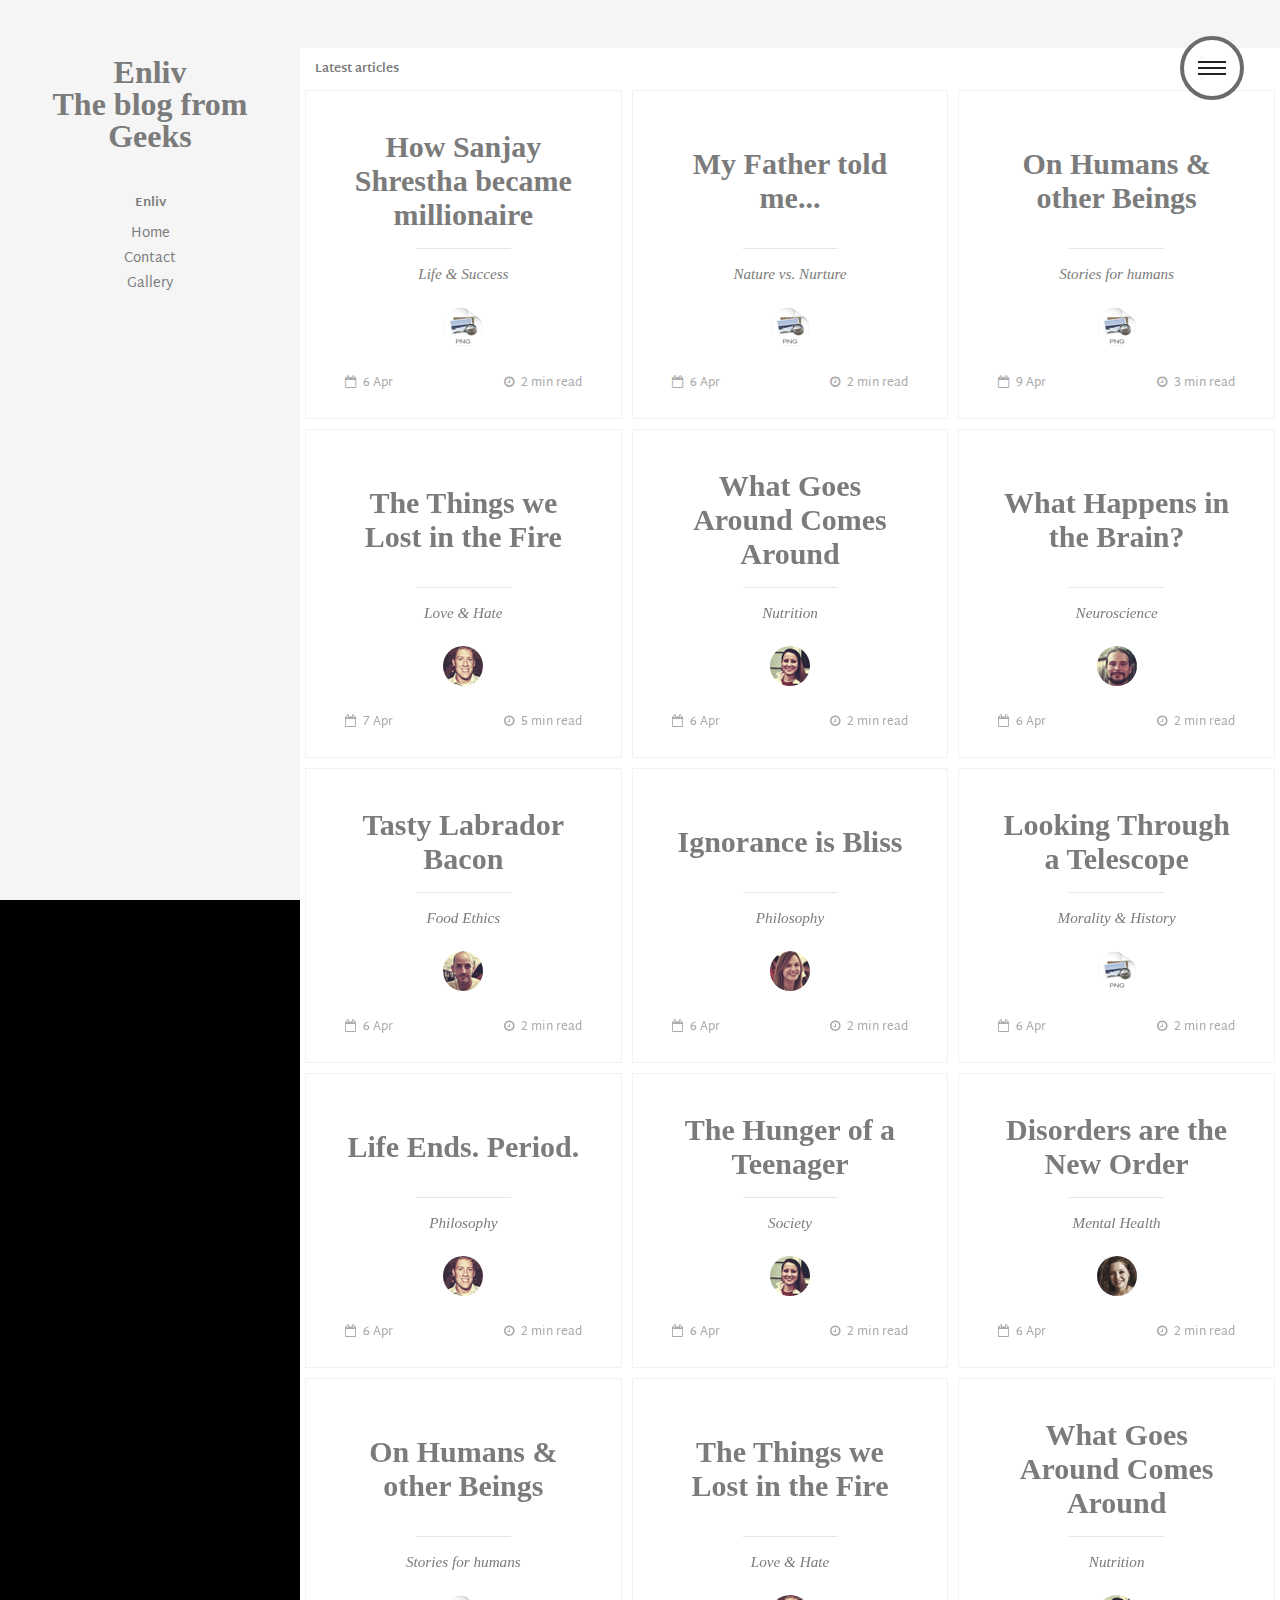
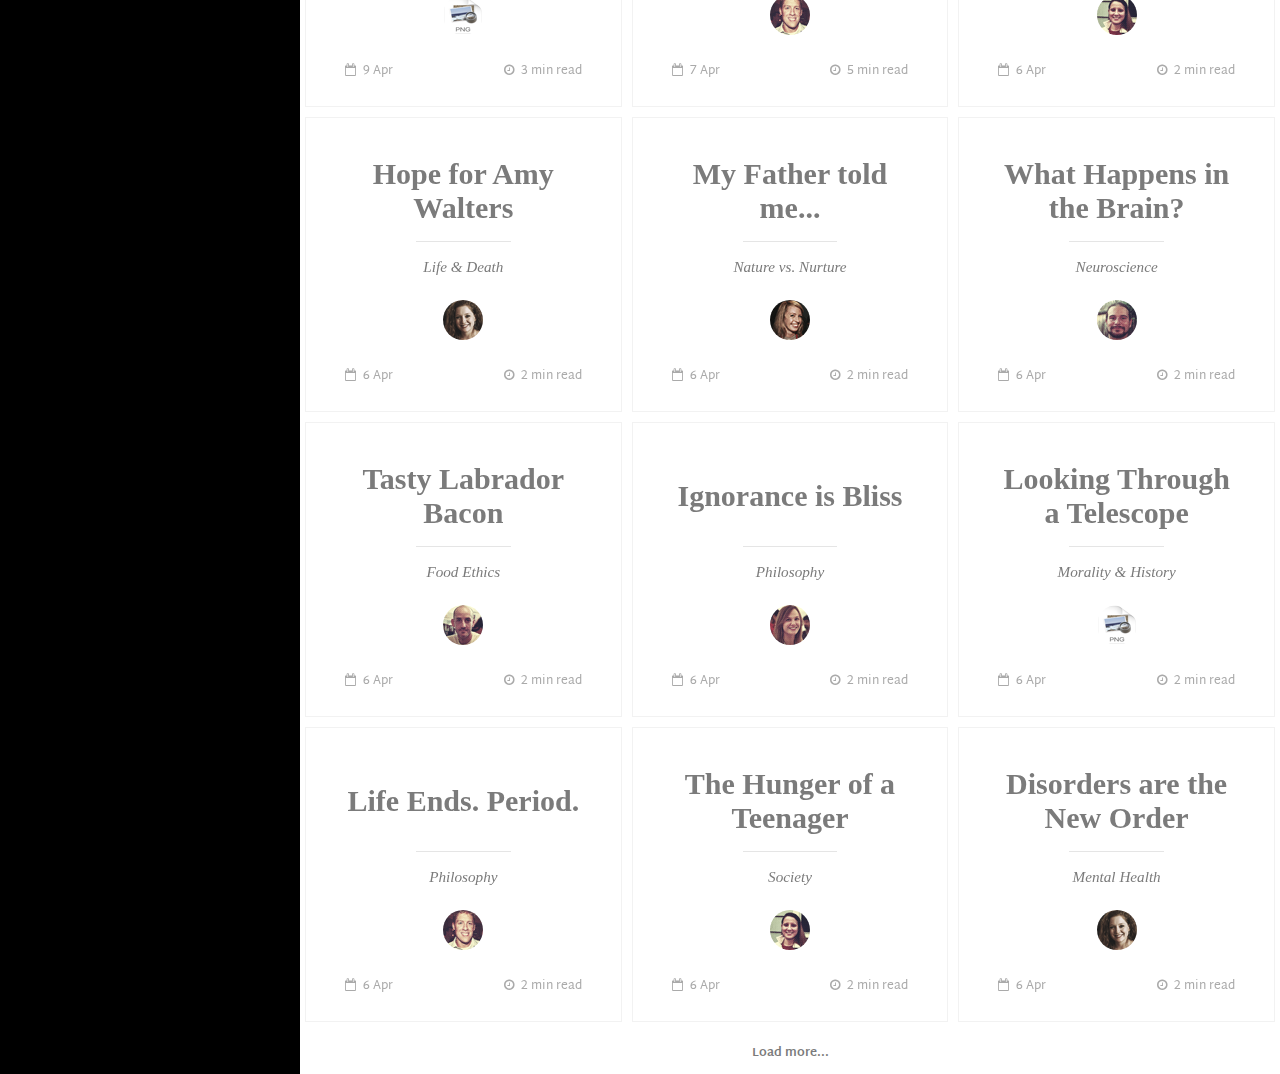
==== commit df79e0bc: "changes" ====
--- a/blog.html
+++ b/blog.html
@@ -1,3270 +1,3305 @@
-<!DOCTYPE html>
-<html lang="en" class="no-js">
-
-<head>
-    <meta charset="UTF-8" />
-    <meta http-equiv="X-UA-Compatible" content="IE=edge">
-    <meta name="viewport" content="width=device-width, initial-scale=1">
-    <title>Enliv Blogs</title>
-    <meta name="Enliv" content="The place where you could find all enliv geeks blog posts"  />
-    <link rel="shortcut icon" href="../favicon.ico">
-    <link rel="stylesheet" type="text/css" href="css/normalize.css" />
-    <link rel="stylesheet" type="text/css" href="fonts/font-awesome-4.3.0/css/font-awesome.min.css" />
-    <link rel="stylesheet" type="text/css" href="css/style2.css" />
-    <script src="js/modernizr.custom.js"></script>
-    <!-- <link rel="stylesheet" type="text/css" href="pater/pater.css" /> -->
-
-
-    
-</head>
-
-<body>
-    <div class="container">
-        <button id="menu-toggle" class="menu-toggle">
-        </button>
-        <div id="theSidebar" class="sidebar">
-            <button class="close-button fa fa-fw fa-close"></button>
-       
-            <h1>
-                <span>Enliv
-                    <span>The blog from Geeks</h1>
-           
-            <div class="related">
-                <h3>Enliv</h3>
-                <a href="index.html">Home</a>
-                <a href="contact.html">Contact</a>
-                <a href="gallery.html">Gallery</a>
-            </div>
-        </div>
-        <div id="theGrid" class="main">
-            <section class="grid">
-                <header class="top-bar">
-                    <h2 class="top-bar__headline">Latest articles</h2>
-                    <h1>Header to navigate here TO-Do</h1>
-                    
-
-
-
-
-
-
-
-                </header>
-                <a class="grid__item" href="#">
-                    <h2 class="title title--preview">How Sanjay Shrestha became millionaire</h2>
-                    <div class="loader"></div>
-                    <span class="category">Life &amp; Success</span>
-                    <div class="meta meta--preview">
-                        <img class="meta__avatar" src="img/authors/1.png" alt="author04" />
-                        <span class="meta__date">
-                            <i class="fa fa-calendar-o"></i> 6 Apr</span>
-                        <span class="meta__reading-time">
-                            <i class="fa fa-clock-o"></i> 2 min read</span>
-                    </div>
-                </a>
-                <a class="grid__item" href="#">
-                    <h2 class="title title--preview">My Father told me...</h2>
-                    <div class="loader"></div>
-                    <span class="category">Nature vs. Nurture</span>
-                    <div class="meta meta--preview">
-                        <img class="meta__avatar" src="img/authors/1.png" alt="author05" />
-                        <span class="meta__date">
-                            <i class="fa fa-calendar-o"></i> 6 Apr</span>
-                        <span class="meta__reading-time">
-                            <i class="fa fa-clock-o"></i> 2 min read</span>
-                    </div>
-                </a>
-                <a class="grid__item" href="#">
-                    <h2 class="title title--preview">On Humans &amp; other Beings</h2>
-                    <div class="loader"></div>
-                    <span class="category">Stories for humans</span>
-                    <div class="meta meta--preview">
-                        <img class="meta__avatar" src="img/authors/1.png" alt="author01" />
-                        <span class="meta__date">
-                            <i class="fa fa-calendar-o"></i> 9 Apr</span>
-                        <span class="meta__reading-time">
-                            <i class="fa fa-clock-o"></i> 3 min read</span>
-                    </div>
-                </a>
-                <a class="grid__item" href="#">
-                    <h2 class="title title--preview">The Things we Lost in the Fire</h2>
-                    <div class="loader"></div>
-                    <span class="category">Love &amp; Hate</span>
-                    <div class="meta meta--preview">
-                        <img class="meta__avatar" src="img/authors/2.png" alt="author02" />
-                        <span class="meta__date">
-                            <i class="fa fa-calendar-o"></i> 7 Apr</span>
-                        <span class="meta__reading-time">
-                            <i class="fa fa-clock-o"></i> 5 min read</span>
-                    </div>
-                </a>
-                <a class="grid__item" href="#">
-                    <h2 class="title title--preview">What Goes Around Comes Around</h2>
-                    <div class="loader"></div>
-                    <span class="category">Nutrition</span>
-                    <div class="meta meta--preview">
-                        <img class="meta__avatar" src="img/authors/3.png" alt="author03" />
-                        <span class="meta__date">
-                            <i class="fa fa-calendar-o"></i> 6 Apr</span>
-                        <span class="meta__reading-time">
-                            <i class="fa fa-clock-o"></i> 2 min read</span>
-                    </div>
-                </a>
-                <a class="grid__item" href="#">
-                    <h2 class="title title--preview">What Happens in the Brain?</h2>
-                    <div class="loader"></div>
-                    <span class="category">Neuroscience</span>
-                    <div class="meta meta--preview">
-                        <img class="meta__avatar" src="img/authors/6.png" alt="author06" />
-                        <span class="meta__date">
-                            <i class="fa fa-calendar-o"></i> 6 Apr</span>
-                        <span class="meta__reading-time">
-                            <i class="fa fa-clock-o"></i> 2 min read</span>
-                    </div>
-                </a>
-                <a class="grid__item" href="#">
-                    <h2 class="title title--preview">Tasty Labrador Bacon</h2>
-                    <div class="loader"></div>
-                    <span class="category">Food Ethics</span>
-                    <div class="meta meta--preview">
-                        <img class="meta__avatar" src="img/authors/7.png" alt="author07" />
-                        <span class="meta__date">
-                            <i class="fa fa-calendar-o"></i> 6 Apr</span>
-                        <span class="meta__reading-time">
-                            <i class="fa fa-clock-o"></i> 2 min read</span>
-                    </div>
-                </a>
-                <a class="grid__item" href="#">
-                    <h2 class="title title--preview">Ignorance is Bliss</h2>
-                    <div class="loader"></div>
-                    <span class="category">Philosophy</span>
-                    <div class="meta meta--preview">
-                        <img class="meta__avatar" src="img/authors/8.png" alt="author08" />
-                        <span class="meta__date">
-                            <i class="fa fa-calendar-o"></i> 6 Apr</span>
-                        <span class="meta__reading-time">
-                            <i class="fa fa-clock-o"></i> 2 min read</span>
-                    </div>
-                </a>
-                <a class="grid__item" href="#">
-                    <h2 class="title title--preview">Looking Through a Telescope</h2>
-                    <div class="loader"></div>
-                    <span class="category">Morality &amp; History</span>
-                    <div class="meta meta--preview">
-                        <img class="meta__avatar" src="img/authors/1.png" alt="author01" />
-                        <span class="meta__date">
-                            <i class="fa fa-calendar-o"></i> 6 Apr</span>
-                        <span class="meta__reading-time">
-                            <i class="fa fa-clock-o"></i> 2 min read</span>
-                    </div>
-                </a>
-                <a class="grid__item" href="#">
-                    <h2 class="title title--preview">Life Ends. Period.</h2>
-                    <div class="loader"></div>
-                    <span class="category">Philosophy</span>
-                    <div class="meta meta--preview">
-                        <img class="meta__avatar" src="img/authors/2.png" alt="author02" />
-                        <span class="meta__date">
-                            <i class="fa fa-calendar-o"></i> 6 Apr</span>
-                        <span class="meta__reading-time">
-                            <i class="fa fa-clock-o"></i> 2 min read</span>
-                    </div>
-                </a>
-                <a class="grid__item" href="#">
-                    <h2 class="title title--preview">The Hunger of a Teenager</h2>
-                    <div class="loader"></div>
-                    <span class="category">Society</span>
-                    <div class="meta meta--preview">
-                        <img class="meta__avatar" src="img/authors/3.png" alt="author03" />
-                        <span class="meta__date">
-                            <i class="fa fa-calendar-o"></i> 6 Apr</span>
-                        <span class="meta__reading-time">
-                            <i class="fa fa-clock-o"></i> 2 min read</span>
-                    </div>
-                </a>
-                <a class="grid__item" href="#">
-                    <h2 class="title title--preview">Disorders are the New Order</h2>
-                    <div class="loader"></div>
-                    <span class="category">Mental Health</span>
-                    <div class="meta meta--preview">
-                        <img class="meta__avatar" src="img/authors/4.png" alt="author04" />
-                        <span class="meta__date">
-                            <i class="fa fa-calendar-o"></i> 6 Apr</span>
-                        <span class="meta__reading-time">
-                            <i class="fa fa-clock-o"></i> 2 min read</span>
-                    </div>
-                </a>
-                <a class="grid__item" href="#">
-                    <h2 class="title title--preview">On Humans &amp; other Beings</h2>
-                    <div class="loader"></div>
-                    <span class="category">Stories for humans</span>
-                    <div class="meta meta--preview">
-                        <img class="meta__avatar" src="img/authors/1.png" alt="author01" />
-                        <span class="meta__date">
-                            <i class="fa fa-calendar-o"></i> 9 Apr</span>
-                        <span class="meta__reading-time">
-                            <i class="fa fa-clock-o"></i> 3 min read</span>
-                    </div>
-                </a>
-                <a class="grid__item" href="#">
-                    <h2 class="title title--preview">The Things we Lost in the Fire</h2>
-                    <div class="loader"></div>
-                    <span class="category">Love &amp; Hate</span>
-                    <div class="meta meta--preview">
-                        <img class="meta__avatar" src="img/authors/2.png" alt="author02" />
-                        <span class="meta__date">
-                            <i class="fa fa-calendar-o"></i> 7 Apr</span>
-                        <span class="meta__reading-time">
-                            <i class="fa fa-clock-o"></i> 5 min read</span>
-                    </div>
-                </a>
-                <a class="grid__item" href="#">
-                    <h2 class="title title--preview">What Goes Around Comes Around</h2>
-                    <div class="loader"></div>
-                    <span class="category">Nutrition</span>
-                    <div class="meta meta--preview">
-                        <img class="meta__avatar" src="img/authors/3.png" alt="author03" />
-                        <span class="meta__date">
-                            <i class="fa fa-calendar-o"></i> 6 Apr</span>
-                        <span class="meta__reading-time">
-                            <i class="fa fa-clock-o"></i> 2 min read</span>
-                    </div>
-                </a>
-                <a class="grid__item" href="#">
-                    <h2 class="title title--preview">Hope for Amy Walters</h2>
-                    <div class="loader"></div>
-                    <span class="category">Life &amp; Death</span>
-                    <div class="meta meta--preview">
-                        <img class="meta__avatar" src="img/authors/4.png" alt="author04" />
-                        <span class="meta__date">
-                            <i class="fa fa-calendar-o"></i> 6 Apr</span>
-                        <span class="meta__reading-time">
-                            <i class="fa fa-clock-o"></i> 2 min read</span>
-                    </div>
-                </a>
-                <a class="grid__item" href="#">
-                    <h2 class="title title--preview">My Father told me...</h2>
-                    <div class="loader"></div>
-                    <span class="category">Nature vs. Nurture</span>
-                    <div class="meta meta--preview">
-                        <img class="meta__avatar" src="img/authors/5.png" alt="author05" />
-                        <span class="meta__date">
-                            <i class="fa fa-calendar-o"></i> 6 Apr</span>
-                        <span class="meta__reading-time">
-                            <i class="fa fa-clock-o"></i> 2 min read</span>
-                    </div>
-                </a>
-                <a class="grid__item" href="#">
-                    <h2 class="title title--preview">What Happens in the Brain?</h2>
-                    <div class="loader"></div>
-                    <span class="category">Neuroscience</span>
-                    <div class="meta meta--preview">
-                        <img class="meta__avatar" src="img/authors/6.png" alt="author06" />
-                        <span class="meta__date">
-                            <i class="fa fa-calendar-o"></i> 6 Apr</span>
-                        <span class="meta__reading-time">
-                            <i class="fa fa-clock-o"></i> 2 min read</span>
-                    </div>
-                </a>
-                <a class="grid__item" href="#">
-                    <h2 class="title title--preview">Tasty Labrador Bacon</h2>
-                    <div class="loader"></div>
-                    <span class="category">Food Ethics</span>
-                    <div class="meta meta--preview">
-                        <img class="meta__avatar" src="img/authors/7.png" alt="author07" />
-                        <span class="meta__date">
-                            <i class="fa fa-calendar-o"></i> 6 Apr</span>
-                        <span class="meta__reading-time">
-                            <i class="fa fa-clock-o"></i> 2 min read</span>
-                    </div>
-                </a>
-                <a class="grid__item" href="#">
-                    <h2 class="title title--preview">Ignorance is Bliss</h2>
-                    <div class="loader"></div>
-                    <span class="category">Philosophy</span>
-                    <div class="meta meta--preview">
-                        <img class="meta__avatar" src="img/authors/8.png" alt="author08" />
-                        <span class="meta__date">
-                            <i class="fa fa-calendar-o"></i> 6 Apr</span>
-                        <span class="meta__reading-time">
-                            <i class="fa fa-clock-o"></i> 2 min read</span>
-                    </div>
-                </a>
-                <a class="grid__item" href="#">
-                    <h2 class="title title--preview">Looking Through a Telescope</h2>
-                    <div class="loader"></div>
-                    <span class="category">Morality &amp; History</span>
-                    <div class="meta meta--preview">
-                        <img class="meta__avatar" src="img/authors/1.png" alt="author01" />
-                        <span class="meta__date">
-                            <i class="fa fa-calendar-o"></i> 6 Apr</span>
-                        <span class="meta__reading-time">
-                            <i class="fa fa-clock-o"></i> 2 min read</span>
-                    </div>
-                </a>
-                <a class="grid__item" href="#">
-                    <h2 class="title title--preview">Life Ends. Period.</h2>
-                    <div class="loader"></div>
-                    <span class="category">Philosophy</span>
-                    <div class="meta meta--preview">
-                        <img class="meta__avatar" src="img/authors/2.png" alt="author02" />
-                        <span class="meta__date">
-                            <i class="fa fa-calendar-o"></i> 6 Apr</span>
-                        <span class="meta__reading-time">
-                            <i class="fa fa-clock-o"></i> 2 min read</span>
-                    </div>
-                </a>
-                <a class="grid__item" href="#">
-                    <h2 class="title title--preview">The Hunger of a Teenager</h2>
-                    <div class="loader"></div>
-                    <span class="category">Society</span>
-                    <div class="meta meta--preview">
-                        <img class="meta__avatar" src="img/authors/3.png" alt="author03" />
-                        <span class="meta__date">
-                            <i class="fa fa-calendar-o"></i> 6 Apr</span>
-                        <span class="meta__reading-time">
-                            <i class="fa fa-clock-o"></i> 2 min read</span>
-                    </div>
-                </a>
-                <a class="grid__item" href="#">
-                    <h2 class="title title--preview">Disorders are the New Order</h2>
-                    <div class="loader"></div>
-                    <span class="category">Mental Health</span>
-                    <div class="meta meta--preview">
-                        <img class="meta__avatar" src="img/authors/4.png" alt="author04" />
-                        <span class="meta__date">
-                            <i class="fa fa-calendar-o"></i> 6 Apr</span>
-                        <span class="meta__reading-time">
-                            <i class="fa fa-clock-o"></i> 2 min read</span>
-                    </div>
-                </a>
-                <footer class="page-meta">
-                    <span>Load more...</span>
-                </footer>
-            </section>
-            <section class="content">
-                <div class="scroll-wrap">
-                    <article class="content__item">
-                        <span class="category category--full">Life &amp; Death</span>
-                        <h2 class="title title--full">Hope for Amy Walters</h2>
-                        <div class="meta meta--full">
-                            <img class="meta__avatar" src="img/authors/4.png" alt="author04" />
-                            <span class="meta__author">Sandra Paulson</span>
-                            <span class="meta__date">
-                                <i class="fa fa-calendar-o"></i> 6 Apr</span>
-                            <span class="meta__reading-time">
-                                <i class="fa fa-clock-o"></i> 2 min read</span>
-                            <span class="meta__misc meta__misc--seperator">
-                                <i class="fa fa-comments-o"></i> 7 comments</span>
-                            <span class="meta__misc">
-                                <i class="fa fa-heart"></i> 12 favorites</span>
-                            <nav class="article-nav">
-                                <button>
-                                    <i class="fa fa-angle-left"></i>
-                                    <span>Previous</span>
-                                </button>
-                                <button>
-                                    <span>Next</span>
-                                    <i class="fa fa-angle-right"></i>
-                                </button>
-                            </nav>
-                        </div>
-                        <p>In contrast to this, our discussion readily shows that the double meaning in question belonged to
-                            the word taboo from the very beginning and that it serves to designate a definite ambivalence
-                            as well as everything which has come into existence on the basis of this ambivalence. </p>
-                        <p>Taboo is itself an ambivalent word and by way of supplement we may add that the established meaning
-                            of this word might of itself have allowed us to guess what we have found as the result of extensive
-                            investigation, namely, that the taboo prohibition is to be explained as the result of an emotional
-                            ambivalence. A study of the oldest languages has taught us that at one time there were many such
-                            words which included their own contrasts so that they were in a certain sense ambivalent, though
-                            perhaps not exactly in the same sense as the word taboo[88]. Slight vocal modifications of this
-                            primitive word containing two opposite meanings later served to create a separate linguistic
-                            expression for the two opposites originally united in one word.</p>
-                        <p>The word taboo has had a different fate; with the diminished importance of the ambivalence which
-                            it connotes it has itself disappeared, or rather, the words analogous to it have vanished from
-                            the vocabulary. In a later connection I hope to be able to show that a tangible historic change
-                            is probably concealed behind the fate of this conception; that the word at first was associated
-                            with definite human relations which were characterized by great emotional ambivalence from which
-                            it expanded to other analogous relations.</p>
-                        <p>Unless we are mistaken, the understanding of taboo also throws light upon the nature and origin of
-                            _conscience_. Without stretching ideas we can speak of a taboo conscience and a taboo sense of
-                            guilt after the violation of a taboo. Taboo conscience is probably the oldest form in which we
-                            meet the phenomenon of conscience.</p>
-                        <p>If I judge my readers’ impressions correctly, I dare say that after hearing all that was said about
-                            taboo they are far from knowing what to understand by it and where to store it in their minds.
-                            This is surely due to the insufficient information I have given and to the omission of all discussions
-                            concerning the relation of taboo to superstition, to belief in the soul, and to religion. On
-                            the other hand I fear that a more detailed description of what is known about taboo would be
-                            still more confusing; I can therefore assure the reader that the state of affairs is really far
-                            from clear. We may say, however, that we deal with a series of restrictions which these primitive
-                            races impose upon themselves; this and that is forbidden without any apparent reason; nor does
-                            it occur to them to question this matter, for they subject themselves to these restrictions as
-                            a matter of course and are convinced that any transgression will be punished automatically in
-                            the most severe manner. There are reliable reports that innocent transgressions of such prohibitions
-                            have actually been punished automatically. For instance, the innocent offender who had eaten
-                            from a forbidden animal became deeply depressed, expected his death and then actually died. The
-                            prohibitions mostly concern matters which are capable of enjoyment such as freedom of movement
-                            and unrestrained intercourse; in some cases they appear very ingenious, evidently representing
-                            abstinences and renunciations; in other cases their content is quite incomprehensible, they seem
-                            to concern themselves with trifles and give the impression of ceremonials. Something like a theory
-                            seems to underlie all these prohibitions, it seems as if these prohibitions are necessary because
-                            some persons and objects possess a dangerous power which is transmitted by contact with the object
-                            so charged, almost like a contagion. The quantity of this dangerous property is also taken into
-                            consideration. Some persons or things have more of it than others and the danger is precisely
-                            in accordance with the charge. The most peculiar part of it is that any one who has violated
-                            such a prohibition assumes the nature of the forbidden object as if he had absorbed the whole
-                            dangerous charge. This power is inherent in all persons who are more or less prominent, such
-                            as kings, priests and the newly born, in all exceptional physical states such as menstruation,
-                            puberty and birth, in everything sinister like illness and death and in everything connected
-                            with these conditions by virtue of contagion or dissemination.</p>
-                        <p>First of all it must be said that it is useless to question savages as to the real motivation of
-                            their prohibitions or as to the genesis of taboo. According to our assumption they must be incapable
-                            of telling us anything about it since this motivation is ‘unconscious’ to them. But following
-                            the model of the compulsive prohibition we shall construct the history of taboo as follows: Taboos
-                            are very ancient prohibitions which at one time were forced upon a generation of primitive people
-                            from without, that is, they probably were forcibly impressed upon them by an earlier generation.
-                            These prohibitions concerned actions for which there existed a strong desire. The prohibitions
-                            maintained themselves from generation to generation, perhaps only as the result of a tradition
-                            set up by paternal and social authority. But in later generations they have perhaps already become
-                            ‘organized’ as a piece of inherited psychic property. Whether there are such ‘innate ideas’ or
-                            whether these have brought about the fixation of the taboo by themselves or by co-operating with
-                            education no one could decide in the particular case in question. The persistence of taboo teaches,
-                            however, one thing, namely, that the original pleasure to do the forbidden still continues among
-                            taboo races. They therefore assume an _ambivalent attitude_ toward their taboo prohibitions;
-                            in their unconscious they would like nothing better than to transgress them but they are also
-                            afraid to do it; they are afraid just because they would like to transgress, and the fear is
-                            stronger than the pleasure. But in every individual of the race the desire for it is unconscious,
-                            just as in the neurotic.</p>
-                        <p>It seems like an obvious contradiction that persons of such perfection of power should themselves
-                            require the greatest care to guard them against threatening dangers, but this is not the only
-                            contradiction revealed in the treatment of royal persons on the part of savages. These races
-                            consider it necessary to watch over their kings to see that they use their powers in the right
-                            way; they are by no means sure of their good intentions or of their conscientiousness. A strain
-                            of mistrust is mingled with the motivation of the taboo rules for the king. “The idea that early
-                            kingdoms are despotisms”, says Frazer[59], “in which the people exist only for the sovereign,
-                            is wholly inapplicable to the monarchies we are considering. On the contrary, the sovereign in
-                            them exists only for his subjects: his life is only valuable so long as he discharges the duties
-                            of his position by ordering the course of nature for his people’s benefit. So soon as he fails
-                            to do so, the care, the devotion, the religious homage which they had hitherto lavished on him
-                            cease and are changed into hatred and contempt; he is ignominiously dismissed and may be thankful
-                            if he escapes with his life. Worshipped as a god one day, he is killed as a criminal the next.
-                            But in this changed behaviour of the people there is nothing capricious or inconsistent. On the
-                            contrary, their conduct is quite consistent. If their king is their god he is or should be, also
-                            their preserver; and if he will not preserve them he must make room for another who will. So
-                            long, however, as he answers their expectations, there is no limit to the care which they take
-                            of him, and which they compel him to take of himself. A king of this sort lives hedged in by
-                            ceremonious etiquette, a network of prohibitions and observances, of which the intention is not
-                            to contribute to his dignity, much less to his comfort, but to restrain him from conduct which,
-                            by disturbing the harmony of nature, might involve himself, his people, and the universe in one
-                            common catastrophe. Far from adding to his comfort, these observances, by trammelling his every
-                            act, annihilate his freedom and often render the very life, which it is their object to preserve,
-                            a burden and sorrow to him.”</p>
-                        <p>Excerpts from
-                            <a href="http://www.gutenberg.org/ebooks/41214">Totem and Taboo</a> by Sigmund Freud.</p>
-                    </article>
-                    <article class="content__item">
-                        <span class="category category--full">Nature vs. Nurture</span>
-                        <h2 class="title title--full">My Father told me...</h2>
-                        <div class="meta meta--full">
-                            <img class="meta__avatar" src="img/authors/5.png" alt="author05" />
-                            <span class="meta__author">Leila Nastafi</span>
-                            <span class="meta__date">
-                                <i class="fa fa-calendar-o"></i> 6 Apr</span>
-                            <span class="meta__reading-time">
-                                <i class="fa fa-clock-o"></i> 2 min read</span>
-                            <span class="meta__misc meta__misc--seperator">
-                                <i class="fa fa-comments-o"></i> 23 comments</span>
-                            <span class="meta__misc">
-                                <i class="fa fa-heart"></i> 253 favorites</span>
-                            <nav class="article-nav">
-                                <button>
-                                    <i class="fa fa-angle-left"></i>
-                                    <span>Previous</span>
-                                </button>
-                                <button>
-                                    <span>Next</span>
-                                    <i class="fa fa-angle-right"></i>
-                                </button>
-                            </nav>
-                        </div>
-                        <p>Conscience is the inner perception of objections to definite wish impulses that exist in us; but
-                            the emphasis is put upon the fact that this rejection does not have to depend on anything else,
-                            that it is sure of itself. </p>
-                        <p>This becomes even plainer in the case of a guilty conscience, where we become aware of the inner
-                            condemnation of such acts which realized some of our definite wish impulses. Confirmation seems
-                            superfluous here; whoever has a conscience must feel in himself the justification of the condemnation,
-                            and the reproach for the accomplished action. But this same character is evinced by the attitude
-                            of savages towards taboo. Taboo is a command of conscience, the violation of which causes a terrible
-                            sense of guilt which is as self-evident as its origin is unknown[89].</p>
-                        <p>It is therefore probable that conscience also originates on the basis of an ambivalent feeling from
-                            quite definite human relations which contain this ambivalence.</p>
-                        <p>It probably originates under conditions which are in force both for taboo and the compulsion neurosis,
-                            that is, one component of the two contrasting feelings is unconscious and is kept repressed by
-                            the compulsive domination of the other component. This is confirmed by many things which we have
-                            learned from our analysis of neurosis. In the first place the character of compulsion neurotics
-                            shows a predominant trait of painful conscientiousness which is a symptom of reaction against
-                            the temptation which lurks in the unconscious, and which develops into the highest degrees of
-                            guilty conscience as their illness grows worse. Indeed, one may venture the assertion that if
-                            the origin of guilty conscience could not be discovered through compulsion neurotic patients,
-                            there would be no prospect of ever discovering it. This task is successfully solved in the case
-                            of the individual neurotic, and we are confident of finding a similar solution in the case of
-                            races. </p>
-                        <p>If I judge my readers’ impressions correctly, I dare say that after hearing all that was said about
-                            taboo they are far from knowing what to understand by it and where to store it in their minds.
-                            This is surely due to the insufficient information I have given and to the omission of all discussions
-                            concerning the relation of taboo to superstition, to belief in the soul, and to religion. On
-                            the other hand I fear that a more detailed description of what is known about taboo would be
-                            still more confusing; I can therefore assure the reader that the state of affairs is really far
-                            from clear. We may say, however, that we deal with a series of restrictions which these primitive
-                            races impose upon themselves; this and that is forbidden without any apparent reason; nor does
-                            it occur to them to question this matter, for they subject themselves to these restrictions as
-                            a matter of course and are convinced that any transgression will be punished automatically in
-                            the most severe manner. There are reliable reports that innocent transgressions of such prohibitions
-                            have actually been punished automatically. For instance, the innocent offender who had eaten
-                            from a forbidden animal became deeply depressed, expected his death and then actually died. The
-                            prohibitions mostly concern matters which are capable of enjoyment such as freedom of movement
-                            and unrestrained intercourse; in some cases they appear very ingenious, evidently representing
-                            abstinences and renunciations; in other cases their content is quite incomprehensible, they seem
-                            to concern themselves with trifles and give the impression of ceremonials. Something like a theory
-                            seems to underlie all these prohibitions, it seems as if these prohibitions are necessary because
-                            some persons and objects possess a dangerous power which is transmitted by contact with the object
-                            so charged, almost like a contagion. The quantity of this dangerous property is also taken into
-                            consideration. Some persons or things have more of it than others and the danger is precisely
-                            in accordance with the charge. The most peculiar part of it is that any one who has violated
-                            such a prohibition assumes the nature of the forbidden object as if he had absorbed the whole
-                            dangerous charge. This power is inherent in all persons who are more or less prominent, such
-                            as kings, priests and the newly born, in all exceptional physical states such as menstruation,
-                            puberty and birth, in everything sinister like illness and death and in everything connected
-                            with these conditions by virtue of contagion or dissemination.</p>
-                        <p>First of all it must be said that it is useless to question savages as to the real motivation of
-                            their prohibitions or as to the genesis of taboo. According to our assumption they must be incapable
-                            of telling us anything about it since this motivation is ‘unconscious’ to them. But following
-                            the model of the compulsive prohibition we shall construct the history of taboo as follows: Taboos
-                            are very ancient prohibitions which at one time were forced upon a generation of primitive people
-                            from without, that is, they probably were forcibly impressed upon them by an earlier generation.
-                            These prohibitions concerned actions for which there existed a strong desire. The prohibitions
-                            maintained themselves from generation to generation, perhaps only as the result of a tradition
-                            set up by paternal and social authority. But in later generations they have perhaps already become
-                            ‘organized’ as a piece of inherited psychic property. Whether there are such ‘innate ideas’ or
-                            whether these have brought about the fixation of the taboo by themselves or by co-operating with
-                            education no one could decide in the particular case in question. The persistence of taboo teaches,
-                            however, one thing, namely, that the original pleasure to do the forbidden still continues among
-                            taboo races. They therefore assume an _ambivalent attitude_ toward their taboo prohibitions;
-                            in their unconscious they would like nothing better than to transgress them but they are also
-                            afraid to do it; they are afraid just because they would like to transgress, and the fear is
-                            stronger than the pleasure. But in every individual of the race the desire for it is unconscious,
-                            just as in the neurotic.</p>
-                        <p>It seems like an obvious contradiction that persons of such perfection of power should themselves
-                            require the greatest care to guard them against threatening dangers, but this is not the only
-                            contradiction revealed in the treatment of royal persons on the part of savages. These races
-                            consider it necessary to watch over their kings to see that they use their powers in the right
-                            way; they are by no means sure of their good intentions or of their conscientiousness. A strain
-                            of mistrust is mingled with the motivation of the taboo rules for the king. “The idea that early
-                            kingdoms are despotisms”, says Frazer[59], “in which the people exist only for the sovereign,
-                            is wholly inapplicable to the monarchies we are considering. On the contrary, the sovereign in
-                            them exists only for his subjects: his life is only valuable so long as he discharges the duties
-                            of his position by ordering the course of nature for his people’s benefit. So soon as he fails
-                            to do so, the care, the devotion, the religious homage which they had hitherto lavished on him
-                            cease and are changed into hatred and contempt; he is ignominiously dismissed and may be thankful
-                            if he escapes with his life. Worshipped as a god one day, he is killed as a criminal the next.
-                            But in this changed behaviour of the people there is nothing capricious or inconsistent. On the
-                            contrary, their conduct is quite consistent. If their king is their god he is or should be, also
-                            their preserver; and if he will not preserve them he must make room for another who will. So
-                            long, however, as he answers their expectations, there is no limit to the care which they take
-                            of him, and which they compel him to take of himself. A king of this sort lives hedged in by
-                            ceremonious etiquette, a network of prohibitions and observances, of which the intention is not
-                            to contribute to his dignity, much less to his comfort, but to restrain him from conduct which,
-                            by disturbing the harmony of nature, might involve himself, his people, and the universe in one
-                            common catastrophe. Far from adding to his comfort, these observances, by trammelling his every
-                            act, annihilate his freedom and often render the very life, which it is their object to preserve,
-                            a burden and sorrow to him.”</p>
-                        <p>Excerpts from
-                            <a href="http://www.gutenberg.org/ebooks/41214">Totem and Taboo</a> by Sigmund Freud.</p>
-                    </article>
-                    <article class="content__item">
-                        <span class="category category--full">Stories for humans</span>
-                        <h2 class="title title--full">On Humans &amp; other Beings</h2>
-                        <div class="meta meta--full">
-                            <img class="meta__avatar" src="img/authors/1.png" alt="author01" />
-                            <span class="meta__author">Matthew Walters</span>
-                            <span class="meta__date">
-                                <i class="fa fa-calendar-o"></i> 9 Apr</span>
-                            <span class="meta__reading-time">
-                                <i class="fa fa-clock-o"></i> 3 min read</span>
-                            <span class="meta__misc meta__misc--seperator">
-                                <i class="fa fa-comments-o"></i> 12 comments</span>
-                            <span class="meta__misc">
-                                <i class="fa fa-heart"></i> 45 favorites</span>
-                            <nav class="article-nav">
-                                <button>
-                                    <i class="fa fa-angle-left"></i>
-                                    <span>Previous</span>
-                                </button>
-                                <button>
-                                    <span>Next</span>
-                                    <i class="fa fa-angle-right"></i>
-                                </button>
-                            </nav>
-                        </div>
-                        <p>I am fully aware of the shortcomings in these essays. I shall not touch upon those which are characteristic
-                            of first efforts at investigation. The others, however, demand a word of explanation.</p>
-                        <p>The four essays which are here collected will be of interest to a wide circle of educated people,
-                            but they can only be thoroughly understood and judged by those who are really acquainted with
-                            psychoanalysis as such. It is hoped that they may serve as a bond between students of ethnology,
-                            philology, folklore and of the allied sciences, and psychoanalysts; they cannot, however, supply
-                            both groups the entire requisites for such co-operation. They will not furnish the former with
-                            sufficient insight into the new psychological technique, nor will the psychoanalysts acquire
-                            through them an adequate command over the material to be elaborated. Both groups will have to
-                            content themselves with whatever attention they can stimulate here and there and with the hope
-                            that frequent meetings between them will not remain unproductive for science.</p>
-                        <p>The two principal themes, totem and taboo, which give the name to this small book are not treated
-                            alike here. The problem of taboo is presented more exhaustively, and the effort to solve it is
-                            approached with perfect confidence. The investigation of totemism may be modestly expressed as:
-                            “This is all that psychoanalytic study can contribute at present to the elucidation of the problem
-                            of totemism.” This difference in the treatment of the two subjects is due to the fact that taboo
-                            still exists in our midst. To be sure, it is negatively conceived and directed to different contents,
-                            but according to its psychological nature, it is still nothing else than Kant’s ‘Categorical
-                            Imperative’, which tends to act compulsively and rejects all conscious motivations. On the other
-                            hand, totemism is a religio-social institution which is alien to our present feelings; it has
-                            long been abandoned and replaced by new forms. In the religions, morals, and customs of the civilized
-                            races of to-day it has left only slight traces, and even among those races where it is still
-                            retained, it has had to undergo great changes. The social and material progress of the history
-                            of mankind could obviously change taboo much less than totemism.</p>
-                        <p>If I judge my readers’ impressions correctly, I dare say that after hearing all that was said about
-                            taboo they are far from knowing what to understand by it and where to store it in their minds.
-                            This is surely due to the insufficient information I have given and to the omission of all discussions
-                            concerning the relation of taboo to superstition, to belief in the soul, and to religion. On
-                            the other hand I fear that a more detailed description of what is known about taboo would be
-                            still more confusing; I can therefore assure the reader that the state of affairs is really far
-                            from clear. We may say, however, that we deal with a series of restrictions which these primitive
-                            races impose upon themselves; this and that is forbidden without any apparent reason; nor does
-                            it occur to them to question this matter, for they subject themselves to these restrictions as
-                            a matter of course and are convinced that any transgression will be punished automatically in
-                            the most severe manner. There are reliable reports that innocent transgressions of such prohibitions
-                            have actually been punished automatically. For instance, the innocent offender who had eaten
-                            from a forbidden animal became deeply depressed, expected his death and then actually died. The
-                            prohibitions mostly concern matters which are capable of enjoyment such as freedom of movement
-                            and unrestrained intercourse; in some cases they appear very ingenious, evidently representing
-                            abstinences and renunciations; in other cases their content is quite incomprehensible, they seem
-                            to concern themselves with trifles and give the impression of ceremonials. Something like a theory
-                            seems to underlie all these prohibitions, it seems as if these prohibitions are necessary because
-                            some persons and objects possess a dangerous power which is transmitted by contact with the object
-                            so charged, almost like a contagion. The quantity of this dangerous property is also taken into
-                            consideration. Some persons or things have more of it than others and the danger is precisely
-                            in accordance with the charge. The most peculiar part of it is that any one who has violated
-                            such a prohibition assumes the nature of the forbidden object as if he had absorbed the whole
-                            dangerous charge. This power is inherent in all persons who are more or less prominent, such
-                            as kings, priests and the newly born, in all exceptional physical states such as menstruation,
-                            puberty and birth, in everything sinister like illness and death and in everything connected
-                            with these conditions by virtue of contagion or dissemination.</p>
-                        <p>First of all it must be said that it is useless to question savages as to the real motivation of
-                            their prohibitions or as to the genesis of taboo. According to our assumption they must be incapable
-                            of telling us anything about it since this motivation is ‘unconscious’ to them. But following
-                            the model of the compulsive prohibition we shall construct the history of taboo as follows: Taboos
-                            are very ancient prohibitions which at one time were forced upon a generation of primitive people
-                            from without, that is, they probably were forcibly impressed upon them by an earlier generation.
-                            These prohibitions concerned actions for which there existed a strong desire. The prohibitions
-                            maintained themselves from generation to generation, perhaps only as the result of a tradition
-                            set up by paternal and social authority. But in later generations they have perhaps already become
-                            ‘organized’ as a piece of inherited psychic property. Whether there are such ‘innate ideas’ or
-                            whether these have brought about the fixation of the taboo by themselves or by co-operating with
-                            education no one could decide in the particular case in question. The persistence of taboo teaches,
-                            however, one thing, namely, that the original pleasure to do the forbidden still continues among
-                            taboo races. They therefore assume an _ambivalent attitude_ toward their taboo prohibitions;
-                            in their unconscious they would like nothing better than to transgress them but they are also
-                            afraid to do it; they are afraid just because they would like to transgress, and the fear is
-                            stronger than the pleasure. But in every individual of the race the desire for it is unconscious,
-                            just as in the neurotic.</p>
-                        <p>It seems like an obvious contradiction that persons of such perfection of power should themselves
-                            require the greatest care to guard them against threatening dangers, but this is not the only
-                            contradiction revealed in the treatment of royal persons on the part of savages. These races
-                            consider it necessary to watch over their kings to see that they use their powers in the right
-                            way; they are by no means sure of their good intentions or of their conscientiousness. A strain
-                            of mistrust is mingled with the motivation of the taboo rules for the king. “The idea that early
-                            kingdoms are despotisms”, says Frazer[59], “in which the people exist only for the sovereign,
-                            is wholly inapplicable to the monarchies we are considering. On the contrary, the sovereign in
-                            them exists only for his subjects: his life is only valuable so long as he discharges the duties
-                            of his position by ordering the course of nature for his people’s benefit. So soon as he fails
-                            to do so, the care, the devotion, the religious homage which they had hitherto lavished on him
-                            cease and are changed into hatred and contempt; he is ignominiously dismissed and may be thankful
-                            if he escapes with his life. Worshipped as a god one day, he is killed as a criminal the next.
-                            But in this changed behaviour of the people there is nothing capricious or inconsistent. On the
-                            contrary, their conduct is quite consistent. If their king is their god he is or should be, also
-                            their preserver; and if he will not preserve them he must make room for another who will. So
-                            long, however, as he answers their expectations, there is no limit to the care which they take
-                            of him, and which they compel him to take of himself. A king of this sort lives hedged in by
-                            ceremonious etiquette, a network of prohibitions and observances, of which the intention is not
-                            to contribute to his dignity, much less to his comfort, but to restrain him from conduct which,
-                            by disturbing the harmony of nature, might involve himself, his people, and the universe in one
-                            common catastrophe. Far from adding to his comfort, these observances, by trammelling his every
-                            act, annihilate his freedom and often render the very life, which it is their object to preserve,
-                            a burden and sorrow to him.”</p>
-                        <p>Excerpts from
-                            <a href="http://www.gutenberg.org/ebooks/41214">Totem and Taboo</a> by Sigmund Freud.</p>
-                    </article>
-                    <article class="content__item">
-                        <span class="category category--full">Love &amp; Hate</span>
-                        <h2 class="title title--full">The Things we Lost in the Fire</h2>
-                        <div class="meta meta--full">
-                            <img class="meta__avatar" src="img/authors/2.png" alt="author02" />
-                            <span class="meta__author">Christian Belverde</span>
-                            <span class="meta__date">
-                                <i class="fa fa-calendar-o"></i> 7 Apr</span>
-                            <span class="meta__reading-time">
-                                <i class="fa fa-clock-o"></i> 5 min read</span>
-                            <span class="meta__misc meta__misc--seperator">
-                                <i class="fa fa-comments-o"></i> 5 comments</span>
-                            <span class="meta__misc">
-                                <i class="fa fa-heart"></i> 5 favorites</span>
-                            <nav class="article-nav">
-                                <button>
-                                    <i class="fa fa-angle-left"></i>
-                                    <span>Previous</span>
-                                </button>
-                                <button>
-                                    <span>Next</span>
-                                    <i class="fa fa-angle-right"></i>
-                                </button>
-                            </nav>
-                        </div>
-                        <p>Faulty psychic actions, dreams and wit are products of the unconscious mental activity, and like
-                            neurotic or psychotic manifestations represent efforts at adjustment to one’s environment. </p>
-                        <p>The slip of the tongue shows that on account of unconscious inhibitions the individual concerned
-                            is unable to express his true thoughts; the dream is a distorted or plain expression of those
-                            wishes which are prohibited in the waking states, and the witticism, owing to its veiled or indirect
-                            way of expression, enables the individual to obtain pleasure from forbidden sources. But whereas
-                            dreams, witticisms, and faulty actions give evidences of inner conflicts which the individual
-                            overcomes, the neurotic or psychotic symptom is the result of a failure and represents a morbid
-                            adjustment.</p>
-                        <p>The aforementioned psychic formations are therefore nothing but manifestations of the struggle with
-                            reality, the constant effort to adjust one’s primitive feelings to the demands of civilization.
-                            In spite of all later development the individual retains all his infantile psychic structures.
-                            Nothing is lost; the infantile wishes and primitive impulses can always be demonstrated in the
-                            grown-up and on occasion can be brought back to the surface. In his dreams the normal person
-                            is constantly reviving his childhood, and the neurotic or psychotic individual merges back into
-                            a sort of psychic infantilism through his morbid productions. The unconscious mental activity
-                            which is made up of repressed infantile material for ever tries to express itself. Whenever the
-                            individual finds it impossible to dominate the difficulties of the world of reality there is
-                            a regression to the infantile, and psychic disturbances ensue which are conceived as peculiar
-                            thoughts and acts. Thus the civilized adult is the result of his childhood or the sum total of
-                            his early impressions; psychoanalysis thus confirms the old saying: The child is father to the
-                            man.</p>
-                        <p>It is at this point in the development of psychoanalysis that the paths gradually broadened until
-                            they finally culminated in this work. There were many indications that the childhood of the individual
-                            showed a marked resemblance to the primitive history or the childhood of races. The knowledge
-                            gained from dream analysis and phantasies[7], when applied to the productions of racial phantasies,
-                            like myths and fairy tales, seemed to indicate that the first impulse to form myths was due to
-                            the same emotional strivings which produced dreams, fancies and symptoms[8]. Further study in
-                            this direction has thrown much light on our great cultural institutions, such as religion, morality,
-                            law and philosophy, all of which Professor Freud has modestly formulated in this volume and thus
-                            initiated a new epoch in the study of racial psychology.</p>
-                        <p>If I judge my readers’ impressions correctly, I dare say that after hearing all that was said about
-                            taboo they are far from knowing what to understand by it and where to store it in their minds.
-                            This is surely due to the insufficient information I have given and to the omission of all discussions
-                            concerning the relation of taboo to superstition, to belief in the soul, and to religion. On
-                            the other hand I fear that a more detailed description of what is known about taboo would be
-                            still more confusing; I can therefore assure the reader that the state of affairs is really far
-                            from clear. We may say, however, that we deal with a series of restrictions which these primitive
-                            races impose upon themselves; this and that is forbidden without any apparent reason; nor does
-                            it occur to them to question this matter, for they subject themselves to these restrictions as
-                            a matter of course and are convinced that any transgression will be punished automatically in
-                            the most severe manner. There are reliable reports that innocent transgressions of such prohibitions
-                            have actually been punished automatically. For instance, the innocent offender who had eaten
-                            from a forbidden animal became deeply depressed, expected his death and then actually died. The
-                            prohibitions mostly concern matters which are capable of enjoyment such as freedom of movement
-                            and unrestrained intercourse; in some cases they appear very ingenious, evidently representing
-                            abstinences and renunciations; in other cases their content is quite incomprehensible, they seem
-                            to concern themselves with trifles and give the impression of ceremonials. Something like a theory
-                            seems to underlie all these prohibitions, it seems as if these prohibitions are necessary because
-                            some persons and objects possess a dangerous power which is transmitted by contact with the object
-                            so charged, almost like a contagion. The quantity of this dangerous property is also taken into
-                            consideration. Some persons or things have more of it than others and the danger is precisely
-                            in accordance with the charge. The most peculiar part of it is that any one who has violated
-                            such a prohibition assumes the nature of the forbidden object as if he had absorbed the whole
-                            dangerous charge. This power is inherent in all persons who are more or less prominent, such
-                            as kings, priests and the newly born, in all exceptional physical states such as menstruation,
-                            puberty and birth, in everything sinister like illness and death and in everything connected
-                            with these conditions by virtue of contagion or dissemination.</p>
-                        <p>First of all it must be said that it is useless to question savages as to the real motivation of
-                            their prohibitions or as to the genesis of taboo. According to our assumption they must be incapable
-                            of telling us anything about it since this motivation is ‘unconscious’ to them. But following
-                            the model of the compulsive prohibition we shall construct the history of taboo as follows: Taboos
-                            are very ancient prohibitions which at one time were forced upon a generation of primitive people
-                            from without, that is, they probably were forcibly impressed upon them by an earlier generation.
-                            These prohibitions concerned actions for which there existed a strong desire. The prohibitions
-                            maintained themselves from generation to generation, perhaps only as the result of a tradition
-                            set up by paternal and social authority. But in later generations they have perhaps already become
-                            ‘organized’ as a piece of inherited psychic property. Whether there are such ‘innate ideas’ or
-                            whether these have brought about the fixation of the taboo by themselves or by co-operating with
-                            education no one could decide in the particular case in question. The persistence of taboo teaches,
-                            however, one thing, namely, that the original pleasure to do the forbidden still continues among
-                            taboo races. They therefore assume an _ambivalent attitude_ toward their taboo prohibitions;
-                            in their unconscious they would like nothing better than to transgress them but they are also
-                            afraid to do it; they are afraid just because they would like to transgress, and the fear is
-                            stronger than the pleasure. But in every individual of the race the desire for it is unconscious,
-                            just as in the neurotic.</p>
-                        <p>It seems like an obvious contradiction that persons of such perfection of power should themselves
-                            require the greatest care to guard them against threatening dangers, but this is not the only
-                            contradiction revealed in the treatment of royal persons on the part of savages. These races
-                            consider it necessary to watch over their kings to see that they use their powers in the right
-                            way; they are by no means sure of their good intentions or of their conscientiousness. A strain
-                            of mistrust is mingled with the motivation of the taboo rules for the king. “The idea that early
-                            kingdoms are despotisms”, says Frazer[59], “in which the people exist only for the sovereign,
-                            is wholly inapplicable to the monarchies we are considering. On the contrary, the sovereign in
-                            them exists only for his subjects: his life is only valuable so long as he discharges the duties
-                            of his position by ordering the course of nature for his people’s benefit. So soon as he fails
-                            to do so, the care, the devotion, the religious homage which they had hitherto lavished on him
-                            cease and are changed into hatred and contempt; he is ignominiously dismissed and may be thankful
-                            if he escapes with his life. Worshipped as a god one day, he is killed as a criminal the next.
-                            But in this changed behaviour of the people there is nothing capricious or inconsistent. On the
-                            contrary, their conduct is quite consistent. If their king is their god he is or should be, also
-                            their preserver; and if he will not preserve them he must make room for another who will. So
-                            long, however, as he answers their expectations, there is no limit to the care which they take
-                            of him, and which they compel him to take of himself. A king of this sort lives hedged in by
-                            ceremonious etiquette, a network of prohibitions and observances, of which the intention is not
-                            to contribute to his dignity, much less to his comfort, but to restrain him from conduct which,
-                            by disturbing the harmony of nature, might involve himself, his people, and the universe in one
-                            common catastrophe. Far from adding to his comfort, these observances, by trammelling his every
-                            act, annihilate his freedom and often render the very life, which it is their object to preserve,
-                            a burden and sorrow to him.”</p>
-                        <p>Excerpts from
-                            <a href="http://www.gutenberg.org/ebooks/41214">Totem and Taboo</a> by Sigmund Freud.</p>
-                    </article>
-                    <article class="content__item">
-                        <span class="category category--full">Nutrition</span>
-                        <h2 class="title title--full">What Goes Around Comes Around</h2>
-                        <div class="meta meta--full">
-                            <img class="meta__avatar" src="img/authors/3.png" alt="author03" />
-                            <span class="meta__author">Carol Freeman</span>
-                            <span class="meta__date">
-                                <i class="fa fa-calendar-o"></i> 6 Apr</span>
-                            <span class="meta__reading-time">
-                                <i class="fa fa-clock-o"></i> 2 min read</span>
-                            <span class="meta__misc meta__misc--seperator">
-                                <i class="fa fa-comments-o"></i> 18 comments</span>
-                            <span class="meta__misc">
-                                <i class="fa fa-heart"></i> 125 favorites</span>
-                            <nav class="article-nav">
-                                <button>
-                                    <i class="fa fa-angle-left"></i>
-                                    <span>Previous</span>
-                                </button>
-                                <button>
-                                    <span>Next</span>
-                                    <i class="fa fa-angle-right"></i>
-                                </button>
-                            </nav>
-                        </div>
-                        <p>Primitive man is known to us by the stages of development through which he has passed: that is, through
-                            the inanimate monuments and implements which he has left behind for us, through our knowledge
-                            of his art, his religion and his attitude towards life, which we have received either directly
-                            or through the medium of legends, myths and fairy tales; and through the remnants of his ways
-                            of thinking that survive in our own manners and customs. </p>
-                        <p>Moreover, in a certain sense he is still our contemporary: there are people whom we still consider
-                            more closely related to primitive man than to ourselves, in whom we therefore recognize the direct
-                            descendants and representatives of earlier man. We can thus judge the so-called savage and semi-savage
-                            races; their psychic life assumes a peculiar interest for us, for we can recognize in their psychic
-                            life a well-preserved, early stage of our own development.
-                        </p>
-                        <p>The aborigines of Australia are looked upon as a peculiar race which shows neither physical nor linguistic
-                            relationship with its nearest neighbours, the Melanesian, Polynesian and Malayan races. They
-                            do not build houses or permanent huts; they do not cultivate the soil or keep any domestic animals
-                            except dogs; and they do not even know the art of pottery. They live exclusively on the flesh
-                            of all sorts of animals which they kill in the chase, and on the roots which they dig. Kings
-                            or chieftains are unknown among them, and all communal affairs are decided by the elders in assembly.
-                            It is quite doubtful whether they evince any traces of religion in the form of worship of higher
-                            beings. The tribes living in the interior who have to contend with the greatest vicissitudes
-                            of life owing to a scarcity of water, seem in every way more primitive than those who live near
-                            the coast.</p>
-                        <p>If I judge my readers’ impressions correctly, I dare say that after hearing all that was said about
-                            taboo they are far from knowing what to understand by it and where to store it in their minds.
-                            This is surely due to the insufficient information I have given and to the omission of all discussions
-                            concerning the relation of taboo to superstition, to belief in the soul, and to religion. On
-                            the other hand I fear that a more detailed description of what is known about taboo would be
-                            still more confusing; I can therefore assure the reader that the state of affairs is really far
-                            from clear. We may say, however, that we deal with a series of restrictions which these primitive
-                            races impose upon themselves; this and that is forbidden without any apparent reason; nor does
-                            it occur to them to question this matter, for they subject themselves to these restrictions as
-                            a matter of course and are convinced that any transgression will be punished automatically in
-                            the most severe manner. There are reliable reports that innocent transgressions of such prohibitions
-                            have actually been punished automatically. For instance, the innocent offender who had eaten
-                            from a forbidden animal became deeply depressed, expected his death and then actually died. The
-                            prohibitions mostly concern matters which are capable of enjoyment such as freedom of movement
-                            and unrestrained intercourse; in some cases they appear very ingenious, evidently representing
-                            abstinences and renunciations; in other cases their content is quite incomprehensible, they seem
-                            to concern themselves with trifles and give the impression of ceremonials. Something like a theory
-                            seems to underlie all these prohibitions, it seems as if these prohibitions are necessary because
-                            some persons and objects possess a dangerous power which is transmitted by contact with the object
-                            so charged, almost like a contagion. The quantity of this dangerous property is also taken into
-                            consideration. Some persons or things have more of it than others and the danger is precisely
-                            in accordance with the charge. The most peculiar part of it is that any one who has violated
-                            such a prohibition assumes the nature of the forbidden object as if he had absorbed the whole
-                            dangerous charge. This power is inherent in all persons who are more or less prominent, such
-                            as kings, priests and the newly born, in all exceptional physical states such as menstruation,
-                            puberty and birth, in everything sinister like illness and death and in everything connected
-                            with these conditions by virtue of contagion or dissemination.</p>
-                        <p>First of all it must be said that it is useless to question savages as to the real motivation of
-                            their prohibitions or as to the genesis of taboo. According to our assumption they must be incapable
-                            of telling us anything about it since this motivation is ‘unconscious’ to them. But following
-                            the model of the compulsive prohibition we shall construct the history of taboo as follows: Taboos
-                            are very ancient prohibitions which at one time were forced upon a generation of primitive people
-                            from without, that is, they probably were forcibly impressed upon them by an earlier generation.
-                            These prohibitions concerned actions for which there existed a strong desire. The prohibitions
-                            maintained themselves from generation to generation, perhaps only as the result of a tradition
-                            set up by paternal and social authority. But in later generations they have perhaps already become
-                            ‘organized’ as a piece of inherited psychic property. Whether there are such ‘innate ideas’ or
-                            whether these have brought about the fixation of the taboo by themselves or by co-operating with
-                            education no one could decide in the particular case in question. The persistence of taboo teaches,
-                            however, one thing, namely, that the original pleasure to do the forbidden still continues among
-                            taboo races. They therefore assume an _ambivalent attitude_ toward their taboo prohibitions;
-                            in their unconscious they would like nothing better than to transgress them but they are also
-                            afraid to do it; they are afraid just because they would like to transgress, and the fear is
-                            stronger than the pleasure. But in every individual of the race the desire for it is unconscious,
-                            just as in the neurotic.</p>
-                        <p>It seems like an obvious contradiction that persons of such perfection of power should themselves
-                            require the greatest care to guard them against threatening dangers, but this is not the only
-                            contradiction revealed in the treatment of royal persons on the part of savages. These races
-                            consider it necessary to watch over their kings to see that they use their powers in the right
-                            way; they are by no means sure of their good intentions or of their conscientiousness. A strain
-                            of mistrust is mingled with the motivation of the taboo rules for the king. “The idea that early
-                            kingdoms are despotisms”, says Frazer[59], “in which the people exist only for the sovereign,
-                            is wholly inapplicable to the monarchies we are considering. On the contrary, the sovereign in
-                            them exists only for his subjects: his life is only valuable so long as he discharges the duties
-                            of his position by ordering the course of nature for his people’s benefit. So soon as he fails
-                            to do so, the care, the devotion, the religious homage which they had hitherto lavished on him
-                            cease and are changed into hatred and contempt; he is ignominiously dismissed and may be thankful
-                            if he escapes with his life. Worshipped as a god one day, he is killed as a criminal the next.
-                            But in this changed behaviour of the people there is nothing capricious or inconsistent. On the
-                            contrary, their conduct is quite consistent. If their king is their god he is or should be, also
-                            their preserver; and if he will not preserve them he must make room for another who will. So
-                            long, however, as he answers their expectations, there is no limit to the care which they take
-                            of him, and which they compel him to take of himself. A king of this sort lives hedged in by
-                            ceremonious etiquette, a network of prohibitions and observances, of which the intention is not
-                            to contribute to his dignity, much less to his comfort, but to restrain him from conduct which,
-                            by disturbing the harmony of nature, might involve himself, his people, and the universe in one
-                            common catastrophe. Far from adding to his comfort, these observances, by trammelling his every
-                            act, annihilate his freedom and often render the very life, which it is their object to preserve,
-                            a burden and sorrow to him.”</p>
-                        <p>Excerpts from
-                            <a href="http://www.gutenberg.org/ebooks/41214">Totem and Taboo</a> by Sigmund Freud.</p>
-                    </article>
-                    <article class="content__item">
-                        <span class="category category--full">Neuroscience</span>
-                        <h2 class="title title--full">What Happens in the Brain?</h2>
-                        <div class="meta meta--full">
-                            <img class="meta__avatar" src="img/authors/6.png" alt="author06" />
-                            <span class="meta__author">William Green</span>
-                            <span class="meta__date">
-                                <i class="fa fa-calendar-o"></i> 6 Apr</span>
-                            <span class="meta__reading-time">
-                                <i class="fa fa-clock-o"></i> 2 min read</span>
-                            <span class="meta__misc meta__misc--seperator">
-                                <i class="fa fa-comments-o"></i> 2 comments</span>
-                            <span class="meta__misc">
-                                <i class="fa fa-heart"></i> 16 favorites</span>
-                            <nav class="article-nav">
-                                <button>
-                                    <i class="fa fa-angle-left"></i>
-                                    <span>Previous</span>
-                                </button>
-                                <button>
-                                    <span>Next</span>
-                                    <i class="fa fa-angle-right"></i>
-                                </button>
-                            </nav>
-                        </div>
-                        <p>I am fully aware of the shortcomings in these essays. I shall not touch upon those which are characteristic
-                            of first efforts at investigation. The others, however, demand a word of explanation.</p>
-                        <p>The four essays which are here collected will be of interest to a wide circle of educated people,
-                            but they can only be thoroughly understood and judged by those who are really acquainted with
-                            psychoanalysis as such. It is hoped that they may serve as a bond between students of ethnology,
-                            philology, folklore and of the allied sciences, and psychoanalysts; they cannot, however, supply
-                            both groups the entire requisites for such co-operation. They will not furnish the former with
-                            sufficient insight into the new psychological technique, nor will the psychoanalysts acquire
-                            through them an adequate command over the material to be elaborated. Both groups will have to
-                            content themselves with whatever attention they can stimulate here and there and with the hope
-                            that frequent meetings between them will not remain unproductive for science.</p>
-                        <p>The two principal themes, totem and taboo, which give the name to this small book are not treated
-                            alike here. The problem of taboo is presented more exhaustively, and the effort to solve it is
-                            approached with perfect confidence. The investigation of totemism may be modestly expressed as:
-                            “This is all that psychoanalytic study can contribute at present to the elucidation of the problem
-                            of totemism.” This difference in the treatment of the two subjects is due to the fact that taboo
-                            still exists in our midst. To be sure, it is negatively conceived and directed to different contents,
-                            but according to its psychological nature, it is still nothing else than Kant’s ‘Categorical
-                            Imperative’, which tends to act compulsively and rejects all conscious motivations. On the other
-                            hand, totemism is a religio-social institution which is alien to our present feelings; it has
-                            long been abandoned and replaced by new forms. In the religions, morals, and customs of the civilized
-                            races of to-day it has left only slight traces, and even among those races where it is still
-                            retained, it has had to undergo great changes. The social and material progress of the history
-                            of mankind could obviously change taboo much less than totemism.</p>
-                        <p>If I judge my readers’ impressions correctly, I dare say that after hearing all that was said about
-                            taboo they are far from knowing what to understand by it and where to store it in their minds.
-                            This is surely due to the insufficient information I have given and to the omission of all discussions
-                            concerning the relation of taboo to superstition, to belief in the soul, and to religion. On
-                            the other hand I fear that a more detailed description of what is known about taboo would be
-                            still more confusing; I can therefore assure the reader that the state of affairs is really far
-                            from clear. We may say, however, that we deal with a series of restrictions which these primitive
-                            races impose upon themselves; this and that is forbidden without any apparent reason; nor does
-                            it occur to them to question this matter, for they subject themselves to these restrictions as
-                            a matter of course and are convinced that any transgression will be punished automatically in
-                            the most severe manner. There are reliable reports that innocent transgressions of such prohibitions
-                            have actually been punished automatically. For instance, the innocent offender who had eaten
-                            from a forbidden animal became deeply depressed, expected his death and then actually died. The
-                            prohibitions mostly concern matters which are capable of enjoyment such as freedom of movement
-                            and unrestrained intercourse; in some cases they appear very ingenious, evidently representing
-                            abstinences and renunciations; in other cases their content is quite incomprehensible, they seem
-                            to concern themselves with trifles and give the impression of ceremonials. Something like a theory
-                            seems to underlie all these prohibitions, it seems as if these prohibitions are necessary because
-                            some persons and objects possess a dangerous power which is transmitted by contact with the object
-                            so charged, almost like a contagion. The quantity of this dangerous property is also taken into
-                            consideration. Some persons or things have more of it than others and the danger is precisely
-                            in accordance with the charge. The most peculiar part of it is that any one who has violated
-                            such a prohibition assumes the nature of the forbidden object as if he had absorbed the whole
-                            dangerous charge. This power is inherent in all persons who are more or less prominent, such
-                            as kings, priests and the newly born, in all exceptional physical states such as menstruation,
-                            puberty and birth, in everything sinister like illness and death and in everything connected
-                            with these conditions by virtue of contagion or dissemination.</p>
-                        <p>First of all it must be said that it is useless to question savages as to the real motivation of
-                            their prohibitions or as to the genesis of taboo. According to our assumption they must be incapable
-                            of telling us anything about it since this motivation is ‘unconscious’ to them. But following
-                            the model of the compulsive prohibition we shall construct the history of taboo as follows: Taboos
-                            are very ancient prohibitions which at one time were forced upon a generation of primitive people
-                            from without, that is, they probably were forcibly impressed upon them by an earlier generation.
-                            These prohibitions concerned actions for which there existed a strong desire. The prohibitions
-                            maintained themselves from generation to generation, perhaps only as the result of a tradition
-                            set up by paternal and social authority. But in later generations they have perhaps already become
-                            ‘organized’ as a piece of inherited psychic property. Whether there are such ‘innate ideas’ or
-                            whether these have brought about the fixation of the taboo by themselves or by co-operating with
-                            education no one could decide in the particular case in question. The persistence of taboo teaches,
-                            however, one thing, namely, that the original pleasure to do the forbidden still continues among
-                            taboo races. They therefore assume an _ambivalent attitude_ toward their taboo prohibitions;
-                            in their unconscious they would like nothing better than to transgress them but they are also
-                            afraid to do it; they are afraid just because they would like to transgress, and the fear is
-                            stronger than the pleasure. But in every individual of the race the desire for it is unconscious,
-                            just as in the neurotic.</p>
-                        <p>It seems like an obvious contradiction that persons of such perfection of power should themselves
-                            require the greatest care to guard them against threatening dangers, but this is not the only
-                            contradiction revealed in the treatment of royal persons on the part of savages. These races
-                            consider it necessary to watch over their kings to see that they use their powers in the right
-                            way; they are by no means sure of their good intentions or of their conscientiousness. A strain
-                            of mistrust is mingled with the motivation of the taboo rules for the king. “The idea that early
-                            kingdoms are despotisms”, says Frazer[59], “in which the people exist only for the sovereign,
-                            is wholly inapplicable to the monarchies we are considering. On the contrary, the sovereign in
-                            them exists only for his subjects: his life is only valuable so long as he discharges the duties
-                            of his position by ordering the course of nature for his people’s benefit. So soon as he fails
-                            to do so, the care, the devotion, the religious homage which they had hitherto lavished on him
-                            cease and are changed into hatred and contempt; he is ignominiously dismissed and may be thankful
-                            if he escapes with his life. Worshipped as a god one day, he is killed as a criminal the next.
-                            But in this changed behaviour of the people there is nothing capricious or inconsistent. On the
-                            contrary, their conduct is quite consistent. If their king is their god he is or should be, also
-                            their preserver; and if he will not preserve them he must make room for another who will. So
-                            long, however, as he answers their expectations, there is no limit to the care which they take
-                            of him, and which they compel him to take of himself. A king of this sort lives hedged in by
-                            ceremonious etiquette, a network of prohibitions and observances, of which the intention is not
-                            to contribute to his dignity, much less to his comfort, but to restrain him from conduct which,
-                            by disturbing the harmony of nature, might involve himself, his people, and the universe in one
-                            common catastrophe. Far from adding to his comfort, these observances, by trammelling his every
-                            act, annihilate his freedom and often render the very life, which it is their object to preserve,
-                            a burden and sorrow to him.”</p>
-                        <p>Excerpts from
-                            <a href="http://www.gutenberg.org/ebooks/41214">Totem and Taboo</a> by Sigmund Freud.</p>
-                    </article>
-                    <article class="content__item">
-                        <span class="category category--full">Food Ethics</span>
-                        <h2 class="title title--full">Tasty Labrador Bacon</h2>
-                        <div class="meta meta--full">
-                            <img class="meta__avatar" src="img/authors/7.png" alt="author07" />
-                            <span class="meta__author">Peter M. Schuster</span>
-                            <span class="meta__date">
-                                <i class="fa fa-calendar-o"></i> 6 Apr</span>
-                            <span class="meta__reading-time">
-                                <i class="fa fa-clock-o"></i> 2 min read</span>
-                            <span class="meta__misc meta__misc--seperator">
-                                <i class="fa fa-comments-o"></i> 4 comments</span>
-                            <span class="meta__misc">
-                                <i class="fa fa-heart"></i> 13 favorites</span>
-                            <nav class="article-nav">
-                                <button>
-                                    <i class="fa fa-angle-left"></i>
-                                    <span>Previous</span>
-                                </button>
-                                <button>
-                                    <span>Next</span>
-                                    <i class="fa fa-angle-right"></i>
-                                </button>
-                            </nav>
-                        </div>
-                        <p>Conscience is the inner perception of objections to definite wish impulses that exist in us; but
-                            the emphasis is put upon the fact that this rejection does not have to depend on anything else,
-                            that it is sure of itself. </p>
-                        <p>This becomes even plainer in the case of a guilty conscience, where we become aware of the inner
-                            condemnation of such acts which realized some of our definite wish impulses. Confirmation seems
-                            superfluous here; whoever has a conscience must feel in himself the justification of the condemnation,
-                            and the reproach for the accomplished action. But this same character is evinced by the attitude
-                            of savages towards taboo. Taboo is a command of conscience, the violation of which causes a terrible
-                            sense of guilt which is as self-evident as its origin is unknown[89].</p>
-                        <p>It is therefore probable that conscience also originates on the basis of an ambivalent feeling from
-                            quite definite human relations which contain this ambivalence.</p>
-                        <p>It probably originates under conditions which are in force both for taboo and the compulsion neurosis,
-                            that is, one component of the two contrasting feelings is unconscious and is kept repressed by
-                            the compulsive domination of the other component. This is confirmed by many things which we have
-                            learned from our analysis of neurosis. In the first place the character of compulsion neurotics
-                            shows a predominant trait of painful conscientiousness which is a symptom of reaction against
-                            the temptation which lurks in the unconscious, and which develops into the highest degrees of
-                            guilty conscience as their illness grows worse. Indeed, one may venture the assertion that if
-                            the origin of guilty conscience could not be discovered through compulsion neurotic patients,
-                            there would be no prospect of ever discovering it. This task is successfully solved in the case
-                            of the individual neurotic, and we are confident of finding a similar solution in the case of
-                            races. </p>
-                        <p>If I judge my readers’ impressions correctly, I dare say that after hearing all that was said about
-                            taboo they are far from knowing what to understand by it and where to store it in their minds.
-                            This is surely due to the insufficient information I have given and to the omission of all discussions
-                            concerning the relation of taboo to superstition, to belief in the soul, and to religion. On
-                            the other hand I fear that a more detailed description of what is known about taboo would be
-                            still more confusing; I can therefore assure the reader that the state of affairs is really far
-                            from clear. We may say, however, that we deal with a series of restrictions which these primitive
-                            races impose upon themselves; this and that is forbidden without any apparent reason; nor does
-                            it occur to them to question this matter, for they subject themselves to these restrictions as
-                            a matter of course and are convinced that any transgression will be punished automatically in
-                            the most severe manner. There are reliable reports that innocent transgressions of such prohibitions
-                            have actually been punished automatically. For instance, the innocent offender who had eaten
-                            from a forbidden animal became deeply depressed, expected his death and then actually died. The
-                            prohibitions mostly concern matters which are capable of enjoyment such as freedom of movement
-                            and unrestrained intercourse; in some cases they appear very ingenious, evidently representing
-                            abstinences and renunciations; in other cases their content is quite incomprehensible, they seem
-                            to concern themselves with trifles and give the impression of ceremonials. Something like a theory
-                            seems to underlie all these prohibitions, it seems as if these prohibitions are necessary because
-                            some persons and objects possess a dangerous power which is transmitted by contact with the object
-                            so charged, almost like a contagion. The quantity of this dangerous property is also taken into
-                            consideration. Some persons or things have more of it than others and the danger is precisely
-                            in accordance with the charge. The most peculiar part of it is that any one who has violated
-                            such a prohibition assumes the nature of the forbidden object as if he had absorbed the whole
-                            dangerous charge. This power is inherent in all persons who are more or less prominent, such
-                            as kings, priests and the newly born, in all exceptional physical states such as menstruation,
-                            puberty and birth, in everything sinister like illness and death and in everything connected
-                            with these conditions by virtue of contagion or dissemination.</p>
-                        <p>First of all it must be said that it is useless to question savages as to the real motivation of
-                            their prohibitions or as to the genesis of taboo. According to our assumption they must be incapable
-                            of telling us anything about it since this motivation is ‘unconscious’ to them. But following
-                            the model of the compulsive prohibition we shall construct the history of taboo as follows: Taboos
-                            are very ancient prohibitions which at one time were forced upon a generation of primitive people
-                            from without, that is, they probably were forcibly impressed upon them by an earlier generation.
-                            These prohibitions concerned actions for which there existed a strong desire. The prohibitions
-                            maintained themselves from generation to generation, perhaps only as the result of a tradition
-                            set up by paternal and social authority. But in later generations they have perhaps already become
-                            ‘organized’ as a piece of inherited psychic property. Whether there are such ‘innate ideas’ or
-                            whether these have brought about the fixation of the taboo by themselves or by co-operating with
-                            education no one could decide in the particular case in question. The persistence of taboo teaches,
-                            however, one thing, namely, that the original pleasure to do the forbidden still continues among
-                            taboo races. They therefore assume an _ambivalent attitude_ toward their taboo prohibitions;
-                            in their unconscious they would like nothing better than to transgress them but they are also
-                            afraid to do it; they are afraid just because they would like to transgress, and the fear is
-                            stronger than the pleasure. But in every individual of the race the desire for it is unconscious,
-                            just as in the neurotic.</p>
-                        <p>It seems like an obvious contradiction that persons of such perfection of power should themselves
-                            require the greatest care to guard them against threatening dangers, but this is not the only
-                            contradiction revealed in the treatment of royal persons on the part of savages. These races
-                            consider it necessary to watch over their kings to see that they use their powers in the right
-                            way; they are by no means sure of their good intentions or of their conscientiousness. A strain
-                            of mistrust is mingled with the motivation of the taboo rules for the king. “The idea that early
-                            kingdoms are despotisms”, says Frazer[59], “in which the people exist only for the sovereign,
-                            is wholly inapplicable to the monarchies we are considering. On the contrary, the sovereign in
-                            them exists only for his subjects: his life is only valuable so long as he discharges the duties
-                            of his position by ordering the course of nature for his people’s benefit. So soon as he fails
-                            to do so, the care, the devotion, the religious homage which they had hitherto lavished on him
-                            cease and are changed into hatred and contempt; he is ignominiously dismissed and may be thankful
-                            if he escapes with his life. Worshipped as a god one day, he is killed as a criminal the next.
-                            But in this changed behaviour of the people there is nothing capricious or inconsistent. On the
-                            contrary, their conduct is quite consistent. If their king is their god he is or should be, also
-                            their preserver; and if he will not preserve them he must make room for another who will. So
-                            long, however, as he answers their expectations, there is no limit to the care which they take
-                            of him, and which they compel him to take of himself. A king of this sort lives hedged in by
-                            ceremonious etiquette, a network of prohibitions and observances, of which the intention is not
-                            to contribute to his dignity, much less to his comfort, but to restrain him from conduct which,
-                            by disturbing the harmony of nature, might involve himself, his people, and the universe in one
-                            common catastrophe. Far from adding to his comfort, these observances, by trammelling his every
-                            act, annihilate his freedom and often render the very life, which it is their object to preserve,
-                            a burden and sorrow to him.”</p>
-                        <p>Excerpts from
-                            <a href="http://www.gutenberg.org/ebooks/41214">Totem and Taboo</a> by Sigmund Freud.</p>
-                    </article>
-                    <article class="content__item">
-                        <span class="category category--full">Philosophy</span>
-                        <h2 class="title title--full">Ignorance is Bliss</h2>
-                        <div class="meta meta--full">
-                            <img class="meta__avatar" src="img/authors/8.png" alt="author08" />
-                            <span class="meta__author">Matthew Walters</span>
-                            <span class="meta__date">
-                                <i class="fa fa-calendar-o"></i> 6 Apr</span>
-                            <span class="meta__reading-time">
-                                <i class="fa fa-clock-o"></i> 2 min read</span>
-                            <span class="meta__misc meta__misc--seperator">
-                                <i class="fa fa-comments-o"></i> 28 comments</span>
-                            <span class="meta__misc">
-                                <i class="fa fa-heart"></i> 89 favorites</span>
-                            <nav class="article-nav">
-                                <button>
-                                    <i class="fa fa-angle-left"></i>
-                                    <span>Previous</span>
-                                </button>
-                                <button>
-                                    <span>Next</span>
-                                    <i class="fa fa-angle-right"></i>
-                                </button>
-                            </nav>
-                        </div>
-                        <p>In contrast to this, our discussion readily shows that the double meaning in question belonged to
-                            the word taboo from the very beginning and that it serves to designate a definite ambivalence
-                            as well as everything which has come into existence on the basis of this ambivalence. </p>
-                        <p>Taboo is itself an ambivalent word and by way of supplement we may add that the established meaning
-                            of this word might of itself have allowed us to guess what we have found as the result of extensive
-                            investigation, namely, that the taboo prohibition is to be explained as the result of an emotional
-                            ambivalence. A study of the oldest languages has taught us that at one time there were many such
-                            words which included their own contrasts so that they were in a certain sense ambivalent, though
-                            perhaps not exactly in the same sense as the word taboo[88]. Slight vocal modifications of this
-                            primitive word containing two opposite meanings later served to create a separate linguistic
-                            expression for the two opposites originally united in one word.</p>
-                        <p>The word taboo has had a different fate; with the diminished importance of the ambivalence which
-                            it connotes it has itself disappeared, or rather, the words analogous to it have vanished from
-                            the vocabulary. In a later connection I hope to be able to show that a tangible historic change
-                            is probably concealed behind the fate of this conception; that the word at first was associated
-                            with definite human relations which were characterized by great emotional ambivalence from which
-                            it expanded to other analogous relations.</p>
-                        <p>Unless we are mistaken, the understanding of taboo also throws light upon the nature and origin of
-                            _conscience_. Without stretching ideas we can speak of a taboo conscience and a taboo sense of
-                            guilt after the violation of a taboo. Taboo conscience is probably the oldest form in which we
-                            meet the phenomenon of conscience.</p>
-                        <p>If I judge my readers’ impressions correctly, I dare say that after hearing all that was said about
-                            taboo they are far from knowing what to understand by it and where to store it in their minds.
-                            This is surely due to the insufficient information I have given and to the omission of all discussions
-                            concerning the relation of taboo to superstition, to belief in the soul, and to religion. On
-                            the other hand I fear that a more detailed description of what is known about taboo would be
-                            still more confusing; I can therefore assure the reader that the state of affairs is really far
-                            from clear. We may say, however, that we deal with a series of restrictions which these primitive
-                            races impose upon themselves; this and that is forbidden without any apparent reason; nor does
-                            it occur to them to question this matter, for they subject themselves to these restrictions as
-                            a matter of course and are convinced that any transgression will be punished automatically in
-                            the most severe manner. There are reliable reports that innocent transgressions of such prohibitions
-                            have actually been punished automatically. For instance, the innocent offender who had eaten
-                            from a forbidden animal became deeply depressed, expected his death and then actually died. The
-                            prohibitions mostly concern matters which are capable of enjoyment such as freedom of movement
-                            and unrestrained intercourse; in some cases they appear very ingenious, evidently representing
-                            abstinences and renunciations; in other cases their content is quite incomprehensible, they seem
-                            to concern themselves with trifles and give the impression of ceremonials. Something like a theory
-                            seems to underlie all these prohibitions, it seems as if these prohibitions are necessary because
-                            some persons and objects possess a dangerous power which is transmitted by contact with the object
-                            so charged, almost like a contagion. The quantity of this dangerous property is also taken into
-                            consideration. Some persons or things have more of it than others and the danger is precisely
-                            in accordance with the charge. The most peculiar part of it is that any one who has violated
-                            such a prohibition assumes the nature of the forbidden object as if he had absorbed the whole
-                            dangerous charge. This power is inherent in all persons who are more or less prominent, such
-                            as kings, priests and the newly born, in all exceptional physical states such as menstruation,
-                            puberty and birth, in everything sinister like illness and death and in everything connected
-                            with these conditions by virtue of contagion or dissemination.</p>
-                        <p>First of all it must be said that it is useless to question savages as to the real motivation of
-                            their prohibitions or as to the genesis of taboo. According to our assumption they must be incapable
-                            of telling us anything about it since this motivation is ‘unconscious’ to them. But following
-                            the model of the compulsive prohibition we shall construct the history of taboo as follows: Taboos
-                            are very ancient prohibitions which at one time were forced upon a generation of primitive people
-                            from without, that is, they probably were forcibly impressed upon them by an earlier generation.
-                            These prohibitions concerned actions for which there existed a strong desire. The prohibitions
-                            maintained themselves from generation to generation, perhaps only as the result of a tradition
-                            set up by paternal and social authority. But in later generations they have perhaps already become
-                            ‘organized’ as a piece of inherited psychic property. Whether there are such ‘innate ideas’ or
-                            whether these have brought about the fixation of the taboo by themselves or by co-operating with
-                            education no one could decide in the particular case in question. The persistence of taboo teaches,
-                            however, one thing, namely, that the original pleasure to do the forbidden still continues among
-                            taboo races. They therefore assume an _ambivalent attitude_ toward their taboo prohibitions;
-                            in their unconscious they would like nothing better than to transgress them but they are also
-                            afraid to do it; they are afraid just because they would like to transgress, and the fear is
-                            stronger than the pleasure. But in every individual of the race the desire for it is unconscious,
-                            just as in the neurotic.</p>
-                        <p>It seems like an obvious contradiction that persons of such perfection of power should themselves
-                            require the greatest care to guard them against threatening dangers, but this is not the only
-                            contradiction revealed in the treatment of royal persons on the part of savages. These races
-                            consider it necessary to watch over their kings to see that they use their powers in the right
-                            way; they are by no means sure of their good intentions or of their conscientiousness. A strain
-                            of mistrust is mingled with the motivation of the taboo rules for the king. “The idea that early
-                            kingdoms are despotisms”, says Frazer[59], “in which the people exist only for the sovereign,
-                            is wholly inapplicable to the monarchies we are considering. On the contrary, the sovereign in
-                            them exists only for his subjects: his life is only valuable so long as he discharges the duties
-                            of his position by ordering the course of nature for his people’s benefit. So soon as he fails
-                            to do so, the care, the devotion, the religious homage which they had hitherto lavished on him
-                            cease and are changed into hatred and contempt; he is ignominiously dismissed and may be thankful
-                            if he escapes with his life. Worshipped as a god one day, he is killed as a criminal the next.
-                            But in this changed behaviour of the people there is nothing capricious or inconsistent. On the
-                            contrary, their conduct is quite consistent. If their king is their god he is or should be, also
-                            their preserver; and if he will not preserve them he must make room for another who will. So
-                            long, however, as he answers their expectations, there is no limit to the care which they take
-                            of him, and which they compel him to take of himself. A king of this sort lives hedged in by
-                            ceremonious etiquette, a network of prohibitions and observances, of which the intention is not
-                            to contribute to his dignity, much less to his comfort, but to restrain him from conduct which,
-                            by disturbing the harmony of nature, might involve himself, his people, and the universe in one
-                            common catastrophe. Far from adding to his comfort, these observances, by trammelling his every
-                            act, annihilate his freedom and often render the very life, which it is their object to preserve,
-                            a burden and sorrow to him.”</p>
-                        <p>Excerpts from
-                            <a href="http://www.gutenberg.org/ebooks/41214">Totem and Taboo</a> by Sigmund Freud.</p>
-                    </article>
-                    <article class="content__item">
-                        <span class="category category--full">Morality &amp; History</span>
-                        <h2 class="title title--full">Looking Through a Telescope</h2>
-                        <div class="meta meta--full">
-                            <img class="meta__avatar" src="img/authors/1.png" alt="author01" />
-                            <span class="meta__author">Carol Freeman</span>
-                            <span class="meta__date">
-                                <i class="fa fa-calendar-o"></i> 6 Apr</span>
-                            <span class="meta__reading-time">
-                                <i class="fa fa-clock-o"></i> 2 min read</span>
-                            <span class="meta__misc meta__misc--seperator">
-                                <i class="fa fa-comments-o"></i> 9 comments</span>
-                            <span class="meta__misc">
-                                <i class="fa fa-heart"></i> 19 favorites</span>
-                            <nav class="article-nav">
-                                <button>
-                                    <i class="fa fa-angle-left"></i>
-                                    <span>Previous</span>
-                                </button>
-                                <button>
-                                    <span>Next</span>
-                                    <i class="fa fa-angle-right"></i>
-                                </button>
-                            </nav>
-                        </div>
-                        <p>Primitive man is known to us by the stages of development through which he has passed: that is, through
-                            the inanimate monuments and implements which he has left behind for us, through our knowledge
-                            of his art, his religion and his attitude towards life, which we have received either directly
-                            or through the medium of legends, myths and fairy tales; and through the remnants of his ways
-                            of thinking that survive in our own manners and customs. </p>
-                        <p>Moreover, in a certain sense he is still our contemporary: there are people whom we still consider
-                            more closely related to primitive man than to ourselves, in whom we therefore recognize the direct
-                            descendants and representatives of earlier man. We can thus judge the so-called savage and semi-savage
-                            races; their psychic life assumes a peculiar interest for us, for we can recognize in their psychic
-                            life a well-preserved, early stage of our own development.
-                        </p>
-                        <p>The aborigines of Australia are looked upon as a peculiar race which shows neither physical nor linguistic
-                            relationship with its nearest neighbours, the Melanesian, Polynesian and Malayan races. They
-                            do not build houses or permanent huts; they do not cultivate the soil or keep any domestic animals
-                            except dogs; and they do not even know the art of pottery. They live exclusively on the flesh
-                            of all sorts of animals which they kill in the chase, and on the roots which they dig. Kings
-                            or chieftains are unknown among them, and all communal affairs are decided by the elders in assembly.
-                            It is quite doubtful whether they evince any traces of religion in the form of worship of higher
-                            beings. The tribes living in the interior who have to contend with the greatest vicissitudes
-                            of life owing to a scarcity of water, seem in every way more primitive than those who live near
-                            the coast.</p>
-                        <p>If I judge my readers’ impressions correctly, I dare say that after hearing all that was said about
-                            taboo they are far from knowing what to understand by it and where to store it in their minds.
-                            This is surely due to the insufficient information I have given and to the omission of all discussions
-                            concerning the relation of taboo to superstition, to belief in the soul, and to religion. On
-                            the other hand I fear that a more detailed description of what is known about taboo would be
-                            still more confusing; I can therefore assure the reader that the state of affairs is really far
-                            from clear. We may say, however, that we deal with a series of restrictions which these primitive
-                            races impose upon themselves; this and that is forbidden without any apparent reason; nor does
-                            it occur to them to question this matter, for they subject themselves to these restrictions as
-                            a matter of course and are convinced that any transgression will be punished automatically in
-                            the most severe manner. There are reliable reports that innocent transgressions of such prohibitions
-                            have actually been punished automatically. For instance, the innocent offender who had eaten
-                            from a forbidden animal became deeply depressed, expected his death and then actually died. The
-                            prohibitions mostly concern matters which are capable of enjoyment such as freedom of movement
-                            and unrestrained intercourse; in some cases they appear very ingenious, evidently representing
-                            abstinences and renunciations; in other cases their content is quite incomprehensible, they seem
-                            to concern themselves with trifles and give the impression of ceremonials. Something like a theory
-                            seems to underlie all these prohibitions, it seems as if these prohibitions are necessary because
-                            some persons and objects possess a dangerous power which is transmitted by contact with the object
-                            so charged, almost like a contagion. The quantity of this dangerous property is also taken into
-                            consideration. Some persons or things have more of it than others and the danger is precisely
-                            in accordance with the charge. The most peculiar part of it is that any one who has violated
-                            such a prohibition assumes the nature of the forbidden object as if he had absorbed the whole
-                            dangerous charge. This power is inherent in all persons who are more or less prominent, such
-                            as kings, priests and the newly born, in all exceptional physical states such as menstruation,
-                            puberty and birth, in everything sinister like illness and death and in everything connected
-                            with these conditions by virtue of contagion or dissemination.</p>
-                        <p>First of all it must be said that it is useless to question savages as to the real motivation of
-                            their prohibitions or as to the genesis of taboo. According to our assumption they must be incapable
-                            of telling us anything about it since this motivation is ‘unconscious’ to them. But following
-                            the model of the compulsive prohibition we shall construct the history of taboo as follows: Taboos
-                            are very ancient prohibitions which at one time were forced upon a generation of primitive people
-                            from without, that is, they probably were forcibly impressed upon them by an earlier generation.
-                            These prohibitions concerned actions for which there existed a strong desire. The prohibitions
-                            maintained themselves from generation to generation, perhaps only as the result of a tradition
-                            set up by paternal and social authority. But in later generations they have perhaps already become
-                            ‘organized’ as a piece of inherited psychic property. Whether there are such ‘innate ideas’ or
-                            whether these have brought about the fixation of the taboo by themselves or by co-operating with
-                            education no one could decide in the particular case in question. The persistence of taboo teaches,
-                            however, one thing, namely, that the original pleasure to do the forbidden still continues among
-                            taboo races. They therefore assume an _ambivalent attitude_ toward their taboo prohibitions;
-                            in their unconscious they would like nothing better than to transgress them but they are also
-                            afraid to do it; they are afraid just because they would like to transgress, and the fear is
-                            stronger than the pleasure. But in every individual of the race the desire for it is unconscious,
-                            just as in the neurotic.</p>
-                        <p>It seems like an obvious contradiction that persons of such perfection of power should themselves
-                            require the greatest care to guard them against threatening dangers, but this is not the only
-                            contradiction revealed in the treatment of royal persons on the part of savages. These races
-                            consider it necessary to watch over their kings to see that they use their powers in the right
-                            way; they are by no means sure of their good intentions or of their conscientiousness. A strain
-                            of mistrust is mingled with the motivation of the taboo rules for the king. “The idea that early
-                            kingdoms are despotisms”, says Frazer[59], “in which the people exist only for the sovereign,
-                            is wholly inapplicable to the monarchies we are considering. On the contrary, the sovereign in
-                            them exists only for his subjects: his life is only valuable so long as he discharges the duties
-                            of his position by ordering the course of nature for his people’s benefit. So soon as he fails
-                            to do so, the care, the devotion, the religious homage which they had hitherto lavished on him
-                            cease and are changed into hatred and contempt; he is ignominiously dismissed and may be thankful
-                            if he escapes with his life. Worshipped as a god one day, he is killed as a criminal the next.
-                            But in this changed behaviour of the people there is nothing capricious or inconsistent. On the
-                            contrary, their conduct is quite consistent. If their king is their god he is or should be, also
-                            their preserver; and if he will not preserve them he must make room for another who will. So
-                            long, however, as he answers their expectations, there is no limit to the care which they take
-                            of him, and which they compel him to take of himself. A king of this sort lives hedged in by
-                            ceremonious etiquette, a network of prohibitions and observances, of which the intention is not
-                            to contribute to his dignity, much less to his comfort, but to restrain him from conduct which,
-                            by disturbing the harmony of nature, might involve himself, his people, and the universe in one
-                            common catastrophe. Far from adding to his comfort, these observances, by trammelling his every
-                            act, annihilate his freedom and often render the very life, which it is their object to preserve,
-                            a burden and sorrow to him.”</p>
-                        <p>Excerpts from
-                            <a href="http://www.gutenberg.org/ebooks/41214">Totem and Taboo</a> by Sigmund Freud.</p>
-                    </article>
-                    <article class="content__item">
-                        <span class="category category--full">Philosophy</span>
-                        <h2 class="title title--full">Life Ends. Period.</h2>
-                        <div class="meta meta--full">
-                            <img class="meta__avatar" src="img/authors/2.png" alt="author02" />
-                            <span class="meta__author">Christian Belverde</span>
-                            <span class="meta__date">
-                                <i class="fa fa-calendar-o"></i> 6 Apr</span>
-                            <span class="meta__reading-time">
-                                <i class="fa fa-clock-o"></i> 2 min read</span>
-                            <span class="meta__misc meta__misc--seperator">
-                                <i class="fa fa-comments-o"></i> 18 comments</span>
-                            <span class="meta__misc">
-                                <i class="fa fa-heart"></i> 76 favorites</span>
-                            <nav class="article-nav">
-                                <button>
-                                    <i class="fa fa-angle-left"></i>
-                                    <span>Previous</span>
-                                </button>
-                                <button>
-                                    <span>Next</span>
-                                    <i class="fa fa-angle-right"></i>
-                                </button>
-                            </nav>
-                        </div>
-                        <p>Faulty psychic actions, dreams and wit are products of the unconscious mental activity, and like
-                            neurotic or psychotic manifestations represent efforts at adjustment to one’s environment. </p>
-                        <p>The slip of the tongue shows that on account of unconscious inhibitions the individual concerned
-                            is unable to express his true thoughts; the dream is a distorted or plain expression of those
-                            wishes which are prohibited in the waking states, and the witticism, owing to its veiled or indirect
-                            way of expression, enables the individual to obtain pleasure from forbidden sources. But whereas
-                            dreams, witticisms, and faulty actions give evidences of inner conflicts which the individual
-                            overcomes, the neurotic or psychotic symptom is the result of a failure and represents a morbid
-                            adjustment.</p>
-                        <p>The aforementioned psychic formations are therefore nothing but manifestations of the struggle with
-                            reality, the constant effort to adjust one’s primitive feelings to the demands of civilization.
-                            In spite of all later development the individual retains all his infantile psychic structures.
-                            Nothing is lost; the infantile wishes and primitive impulses can always be demonstrated in the
-                            grown-up and on occasion can be brought back to the surface. In his dreams the normal person
-                            is constantly reviving his childhood, and the neurotic or psychotic individual merges back into
-                            a sort of psychic infantilism through his morbid productions. The unconscious mental activity
-                            which is made up of repressed infantile material for ever tries to express itself. Whenever the
-                            individual finds it impossible to dominate the difficulties of the world of reality there is
-                            a regression to the infantile, and psychic disturbances ensue which are conceived as peculiar
-                            thoughts and acts. Thus the civilized adult is the result of his childhood or the sum total of
-                            his early impressions; psychoanalysis thus confirms the old saying: The child is father to the
-                            man.</p>
-                        <p>It is at this point in the development of psychoanalysis that the paths gradually broadened until
-                            they finally culminated in this work. There were many indications that the childhood of the individual
-                            showed a marked resemblance to the primitive history or the childhood of races. The knowledge
-                            gained from dream analysis and phantasies[7], when applied to the productions of racial phantasies,
-                            like myths and fairy tales, seemed to indicate that the first impulse to form myths was due to
-                            the same emotional strivings which produced dreams, fancies and symptoms[8]. Further study in
-                            this direction has thrown much light on our great cultural institutions, such as religion, morality,
-                            law and philosophy, all of which Professor Freud has modestly formulated in this volume and thus
-                            initiated a new epoch in the study of racial psychology.</p>
-                        <p>If I judge my readers’ impressions correctly, I dare say that after hearing all that was said about
-                            taboo they are far from knowing what to understand by it and where to store it in their minds.
-                            This is surely due to the insufficient information I have given and to the omission of all discussions
-                            concerning the relation of taboo to superstition, to belief in the soul, and to religion. On
-                            the other hand I fear that a more detailed description of what is known about taboo would be
-                            still more confusing; I can therefore assure the reader that the state of affairs is really far
-                            from clear. We may say, however, that we deal with a series of restrictions which these primitive
-                            races impose upon themselves; this and that is forbidden without any apparent reason; nor does
-                            it occur to them to question this matter, for they subject themselves to these restrictions as
-                            a matter of course and are convinced that any transgression will be punished automatically in
-                            the most severe manner. There are reliable reports that innocent transgressions of such prohibitions
-                            have actually been punished automatically. For instance, the innocent offender who had eaten
-                            from a forbidden animal became deeply depressed, expected his death and then actually died. The
-                            prohibitions mostly concern matters which are capable of enjoyment such as freedom of movement
-                            and unrestrained intercourse; in some cases they appear very ingenious, evidently representing
-                            abstinences and renunciations; in other cases their content is quite incomprehensible, they seem
-                            to concern themselves with trifles and give the impression of ceremonials. Something like a theory
-                            seems to underlie all these prohibitions, it seems as if these prohibitions are necessary because
-                            some persons and objects possess a dangerous power which is transmitted by contact with the object
-                            so charged, almost like a contagion. The quantity of this dangerous property is also taken into
-                            consideration. Some persons or things have more of it than others and the danger is precisely
-                            in accordance with the charge. The most peculiar part of it is that any one who has violated
-                            such a prohibition assumes the nature of the forbidden object as if he had absorbed the whole
-                            dangerous charge. This power is inherent in all persons who are more or less prominent, such
-                            as kings, priests and the newly born, in all exceptional physical states such as menstruation,
-                            puberty and birth, in everything sinister like illness and death and in everything connected
-                            with these conditions by virtue of contagion or dissemination.</p>
-                        <p>First of all it must be said that it is useless to question savages as to the real motivation of
-                            their prohibitions or as to the genesis of taboo. According to our assumption they must be incapable
-                            of telling us anything about it since this motivation is ‘unconscious’ to them. But following
-                            the model of the compulsive prohibition we shall construct the history of taboo as follows: Taboos
-                            are very ancient prohibitions which at one time were forced upon a generation of primitive people
-                            from without, that is, they probably were forcibly impressed upon them by an earlier generation.
-                            These prohibitions concerned actions for which there existed a strong desire. The prohibitions
-                            maintained themselves from generation to generation, perhaps only as the result of a tradition
-                            set up by paternal and social authority. But in later generations they have perhaps already become
-                            ‘organized’ as a piece of inherited psychic property. Whether there are such ‘innate ideas’ or
-                            whether these have brought about the fixation of the taboo by themselves or by co-operating with
-                            education no one could decide in the particular case in question. The persistence of taboo teaches,
-                            however, one thing, namely, that the original pleasure to do the forbidden still continues among
-                            taboo races. They therefore assume an _ambivalent attitude_ toward their taboo prohibitions;
-                            in their unconscious they would like nothing better than to transgress them but they are also
-                            afraid to do it; they are afraid just because they would like to transgress, and the fear is
-                            stronger than the pleasure. But in every individual of the race the desire for it is unconscious,
-                            just as in the neurotic.</p>
-                        <p>It seems like an obvious contradiction that persons of such perfection of power should themselves
-                            require the greatest care to guard them against threatening dangers, but this is not the only
-                            contradiction revealed in the treatment of royal persons on the part of savages. These races
-                            consider it necessary to watch over their kings to see that they use their powers in the right
-                            way; they are by no means sure of their good intentions or of their conscientiousness. A strain
-                            of mistrust is mingled with the motivation of the taboo rules for the king. “The idea that early
-                            kingdoms are despotisms”, says Frazer[59], “in which the people exist only for the sovereign,
-                            is wholly inapplicable to the monarchies we are considering. On the contrary, the sovereign in
-                            them exists only for his subjects: his life is only valuable so long as he discharges the duties
-                            of his position by ordering the course of nature for his people’s benefit. So soon as he fails
-                            to do so, the care, the devotion, the religious homage which they had hitherto lavished on him
-                            cease and are changed into hatred and contempt; he is ignominiously dismissed and may be thankful
-                            if he escapes with his life. Worshipped as a god one day, he is killed as a criminal the next.
-                            But in this changed behaviour of the people there is nothing capricious or inconsistent. On the
-                            contrary, their conduct is quite consistent. If their king is their god he is or should be, also
-                            their preserver; and if he will not preserve them he must make room for another who will. So
-                            long, however, as he answers their expectations, there is no limit to the care which they take
-                            of him, and which they compel him to take of himself. A king of this sort lives hedged in by
-                            ceremonious etiquette, a network of prohibitions and observances, of which the intention is not
-                            to contribute to his dignity, much less to his comfort, but to restrain him from conduct which,
-                            by disturbing the harmony of nature, might involve himself, his people, and the universe in one
-                            common catastrophe. Far from adding to his comfort, these observances, by trammelling his every
-                            act, annihilate his freedom and often render the very life, which it is their object to preserve,
-                            a burden and sorrow to him.”</p>
-                        <p>Excerpts from
-                            <a href="http://www.gutenberg.org/ebooks/41214">Totem and Taboo</a> by Sigmund Freud.</p>
-                    </article>
-                    <article class="content__item">
-                        <span class="category category--full">Society</span>
-                        <h2 class="title title--full">The Hunger of a Teenager</h2>
-                        <div class="meta meta--full">
-                            <img class="meta__avatar" src="img/authors/3.png" alt="author03" />
-                            <span class="meta__author">Carol Freeman</span>
-                            <span class="meta__date">
-                                <i class="fa fa-calendar-o"></i> 6 Apr</span>
-                            <span class="meta__reading-time">
-                                <i class="fa fa-clock-o"></i> 2 min read</span>
-                            <span class="meta__misc meta__misc--seperator">
-                                <i class="fa fa-comments-o"></i> 39 comments</span>
-                            <span class="meta__misc">
-                                <i class="fa fa-heart"></i> 328 favorites</span>
-                            <nav class="article-nav">
-                                <button>
-                                    <i class="fa fa-angle-left"></i>
-                                    <span>Previous</span>
-                                </button>
-                                <button>
-                                    <span>Next</span>
-                                    <i class="fa fa-angle-right"></i>
-                                </button>
-                            </nav>
-                        </div>
-                        <p>Conscience is the inner perception of objections to definite wish impulses that exist in us; but
-                            the emphasis is put upon the fact that this rejection does not have to depend on anything else,
-                            that it is sure of itself. </p>
-                        <p>This becomes even plainer in the case of a guilty conscience, where we become aware of the inner
-                            condemnation of such acts which realized some of our definite wish impulses. Confirmation seems
-                            superfluous here; whoever has a conscience must feel in himself the justification of the condemnation,
-                            and the reproach for the accomplished action. But this same character is evinced by the attitude
-                            of savages towards taboo. Taboo is a command of conscience, the violation of which causes a terrible
-                            sense of guilt which is as self-evident as its origin is unknown[89].</p>
-                        <p>It is therefore probable that conscience also originates on the basis of an ambivalent feeling from
-                            quite definite human relations which contain this ambivalence.</p>
-                        <p>It probably originates under conditions which are in force both for taboo and the compulsion neurosis,
-                            that is, one component of the two contrasting feelings is unconscious and is kept repressed by
-                            the compulsive domination of the other component. This is confirmed by many things which we have
-                            learned from our analysis of neurosis. In the first place the character of compulsion neurotics
-                            shows a predominant trait of painful conscientiousness which is a symptom of reaction against
-                            the temptation which lurks in the unconscious, and which develops into the highest degrees of
-                            guilty conscience as their illness grows worse. Indeed, one may venture the assertion that if
-                            the origin of guilty conscience could not be discovered through compulsion neurotic patients,
-                            there would be no prospect of ever discovering it. This task is successfully solved in the case
-                            of the individual neurotic, and we are confident of finding a similar solution in the case of
-                            races. </p>
-                        <p>If I judge my readers’ impressions correctly, I dare say that after hearing all that was said about
-                            taboo they are far from knowing what to understand by it and where to store it in their minds.
-                            This is surely due to the insufficient information I have given and to the omission of all discussions
-                            concerning the relation of taboo to superstition, to belief in the soul, and to religion. On
-                            the other hand I fear that a more detailed description of what is known about taboo would be
-                            still more confusing; I can therefore assure the reader that the state of affairs is really far
-                            from clear. We may say, however, that we deal with a series of restrictions which these primitive
-                            races impose upon themselves; this and that is forbidden without any apparent reason; nor does
-                            it occur to them to question this matter, for they subject themselves to these restrictions as
-                            a matter of course and are convinced that any transgression will be punished automatically in
-                            the most severe manner. There are reliable reports that innocent transgressions of such prohibitions
-                            have actually been punished automatically. For instance, the innocent offender who had eaten
-                            from a forbidden animal became deeply depressed, expected his death and then actually died. The
-                            prohibitions mostly concern matters which are capable of enjoyment such as freedom of movement
-                            and unrestrained intercourse; in some cases they appear very ingenious, evidently representing
-                            abstinences and renunciations; in other cases their content is quite incomprehensible, they seem
-                            to concern themselves with trifles and give the impression of ceremonials. Something like a theory
-                            seems to underlie all these prohibitions, it seems as if these prohibitions are necessary because
-                            some persons and objects possess a dangerous power which is transmitted by contact with the object
-                            so charged, almost like a contagion. The quantity of this dangerous property is also taken into
-                            consideration. Some persons or things have more of it than others and the danger is precisely
-                            in accordance with the charge. The most peculiar part of it is that any one who has violated
-                            such a prohibition assumes the nature of the forbidden object as if he had absorbed the whole
-                            dangerous charge. This power is inherent in all persons who are more or less prominent, such
-                            as kings, priests and the newly born, in all exceptional physical states such as menstruation,
-                            puberty and birth, in everything sinister like illness and death and in everything connected
-                            with these conditions by virtue of contagion or dissemination.</p>
-                        <p>First of all it must be said that it is useless to question savages as to the real motivation of
-                            their prohibitions or as to the genesis of taboo. According to our assumption they must be incapable
-                            of telling us anything about it since this motivation is ‘unconscious’ to them. But following
-                            the model of the compulsive prohibition we shall construct the history of taboo as follows: Taboos
-                            are very ancient prohibitions which at one time were forced upon a generation of primitive people
-                            from without, that is, they probably were forcibly impressed upon them by an earlier generation.
-                            These prohibitions concerned actions for which there existed a strong desire. The prohibitions
-                            maintained themselves from generation to generation, perhaps only as the result of a tradition
-                            set up by paternal and social authority. But in later generations they have perhaps already become
-                            ‘organized’ as a piece of inherited psychic property. Whether there are such ‘innate ideas’ or
-                            whether these have brought about the fixation of the taboo by themselves or by co-operating with
-                            education no one could decide in the particular case in question. The persistence of taboo teaches,
-                            however, one thing, namely, that the original pleasure to do the forbidden still continues among
-                            taboo races. They therefore assume an _ambivalent attitude_ toward their taboo prohibitions;
-                            in their unconscious they would like nothing better than to transgress them but they are also
-                            afraid to do it; they are afraid just because they would like to transgress, and the fear is
-                            stronger than the pleasure. But in every individual of the race the desire for it is unconscious,
-                            just as in the neurotic.</p>
-                        <p>It seems like an obvious contradiction that persons of such perfection of power should themselves
-                            require the greatest care to guard them against threatening dangers, but this is not the only
-                            contradiction revealed in the treatment of royal persons on the part of savages. These races
-                            consider it necessary to watch over their kings to see that they use their powers in the right
-                            way; they are by no means sure of their good intentions or of their conscientiousness. A strain
-                            of mistrust is mingled with the motivation of the taboo rules for the king. “The idea that early
-                            kingdoms are despotisms”, says Frazer[59], “in which the people exist only for the sovereign,
-                            is wholly inapplicable to the monarchies we are considering. On the contrary, the sovereign in
-                            them exists only for his subjects: his life is only valuable so long as he discharges the duties
-                            of his position by ordering the course of nature for his people’s benefit. So soon as he fails
-                            to do so, the care, the devotion, the religious homage which they had hitherto lavished on him
-                            cease and are changed into hatred and contempt; he is ignominiously dismissed and may be thankful
-                            if he escapes with his life. Worshipped as a god one day, he is killed as a criminal the next.
-                            But in this changed behaviour of the people there is nothing capricious or inconsistent. On the
-                            contrary, their conduct is quite consistent. If their king is their god he is or should be, also
-                            their preserver; and if he will not preserve them he must make room for another who will. So
-                            long, however, as he answers their expectations, there is no limit to the care which they take
-                            of him, and which they compel him to take of himself. A king of this sort lives hedged in by
-                            ceremonious etiquette, a network of prohibitions and observances, of which the intention is not
-                            to contribute to his dignity, much less to his comfort, but to restrain him from conduct which,
-                            by disturbing the harmony of nature, might involve himself, his people, and the universe in one
-                            common catastrophe. Far from adding to his comfort, these observances, by trammelling his every
-                            act, annihilate his freedom and often render the very life, which it is their object to preserve,
-                            a burden and sorrow to him.”</p>
-                        <p>Excerpts from
-                            <a href="http://www.gutenberg.org/ebooks/41214">Totem and Taboo</a> by Sigmund Freud.</p>
-                    </article>
-                    <article class="content__item">
-                        <span class="category category--full">Mental Health</span>
-                        <h2 class="title title--full">Disorders are the New Order</h2>
-                        <div class="meta meta--full">
-                            <img class="meta__avatar" src="img/authors/4.png" alt="author04" />
-                            <span class="meta__author">Sandra Paulson</span>
-                            <span class="meta__date">
-                                <i class="fa fa-calendar-o"></i> 6 Apr</span>
-                            <span class="meta__reading-time">
-                                <i class="fa fa-clock-o"></i> 2 min read</span>
-                            <span class="meta__misc meta__misc--seperator">
-                                <i class="fa fa-comments-o"></i> 5 comments</span>
-                            <span class="meta__misc">
-                                <i class="fa fa-heart"></i> 23 favorites</span>
-                            <nav class="article-nav">
-                                <button>
-                                    <i class="fa fa-angle-left"></i>
-                                    <span>Previous</span>
-                                </button>
-                                <button>
-                                    <span>Next</span>
-                                    <i class="fa fa-angle-right"></i>
-                                </button>
-                            </nav>
-                        </div>
-                        <p>Faulty psychic actions, dreams and wit are products of the unconscious mental activity, and like
-                            neurotic or psychotic manifestations represent efforts at adjustment to one’s environment. </p>
-                        <p>The slip of the tongue shows that on account of unconscious inhibitions the individual concerned
-                            is unable to express his true thoughts; the dream is a distorted or plain expression of those
-                            wishes which are prohibited in the waking states, and the witticism, owing to its veiled or indirect
-                            way of expression, enables the individual to obtain pleasure from forbidden sources. But whereas
-                            dreams, witticisms, and faulty actions give evidences of inner conflicts which the individual
-                            overcomes, the neurotic or psychotic symptom is the result of a failure and represents a morbid
-                            adjustment.</p>
-                        <p>The aforementioned psychic formations are therefore nothing but manifestations of the struggle with
-                            reality, the constant effort to adjust one’s primitive feelings to the demands of civilization.
-                            In spite of all later development the individual retains all his infantile psychic structures.
-                            Nothing is lost; the infantile wishes and primitive impulses can always be demonstrated in the
-                            grown-up and on occasion can be brought back to the surface. In his dreams the normal person
-                            is constantly reviving his childhood, and the neurotic or psychotic individual merges back into
-                            a sort of psychic infantilism through his morbid productions. The unconscious mental activity
-                            which is made up of repressed infantile material for ever tries to express itself. Whenever the
-                            individual finds it impossible to dominate the difficulties of the world of reality there is
-                            a regression to the infantile, and psychic disturbances ensue which are conceived as peculiar
-                            thoughts and acts. Thus the civilized adult is the result of his childhood or the sum total of
-                            his early impressions; psychoanalysis thus confirms the old saying: The child is father to the
-                            man.</p>
-                        <p>It is at this point in the development of psychoanalysis that the paths gradually broadened until
-                            they finally culminated in this work. There were many indications that the childhood of the individual
-                            showed a marked resemblance to the primitive history or the childhood of races. The knowledge
-                            gained from dream analysis and phantasies[7], when applied to the productions of racial phantasies,
-                            like myths and fairy tales, seemed to indicate that the first impulse to form myths was due to
-                            the same emotional strivings which produced dreams, fancies and symptoms[8]. Further study in
-                            this direction has thrown much light on our great cultural institutions, such as religion, morality,
-                            law and philosophy, all of which Professor Freud has modestly formulated in this volume and thus
-                            initiated a new epoch in the study of racial psychology.</p>
-                        <p>If I judge my readers’ impressions correctly, I dare say that after hearing all that was said about
-                            taboo they are far from knowing what to understand by it and where to store it in their minds.
-                            This is surely due to the insufficient information I have given and to the omission of all discussions
-                            concerning the relation of taboo to superstition, to belief in the soul, and to religion. On
-                            the other hand I fear that a more detailed description of what is known about taboo would be
-                            still more confusing; I can therefore assure the reader that the state of affairs is really far
-                            from clear. We may say, however, that we deal with a series of restrictions which these primitive
-                            races impose upon themselves; this and that is forbidden without any apparent reason; nor does
-                            it occur to them to question this matter, for they subject themselves to these restrictions as
-                            a matter of course and are convinced that any transgression will be punished automatically in
-                            the most severe manner. There are reliable reports that innocent transgressions of such prohibitions
-                            have actually been punished automatically. For instance, the innocent offender who had eaten
-                            from a forbidden animal became deeply depressed, expected his death and then actually died. The
-                            prohibitions mostly concern matters which are capable of enjoyment such as freedom of movement
-                            and unrestrained intercourse; in some cases they appear very ingenious, evidently representing
-                            abstinences and renunciations; in other cases their content is quite incomprehensible, they seem
-                            to concern themselves with trifles and give the impression of ceremonials. Something like a theory
-                            seems to underlie all these prohibitions, it seems as if these prohibitions are necessary because
-                            some persons and objects possess a dangerous power which is transmitted by contact with the object
-                            so charged, almost like a contagion. The quantity of this dangerous property is also taken into
-                            consideration. Some persons or things have more of it than others and the danger is precisely
-                            in accordance with the charge. The most peculiar part of it is that any one who has violated
-                            such a prohibition assumes the nature of the forbidden object as if he had absorbed the whole
-                            dangerous charge. This power is inherent in all persons who are more or less prominent, such
-                            as kings, priests and the newly born, in all exceptional physical states such as menstruation,
-                            puberty and birth, in everything sinister like illness and death and in everything connected
-                            with these conditions by virtue of contagion or dissemination.</p>
-                        <p>First of all it must be said that it is useless to question savages as to the real motivation of
-                            their prohibitions or as to the genesis of taboo. According to our assumption they must be incapable
-                            of telling us anything about it since this motivation is ‘unconscious’ to them. But following
-                            the model of the compulsive prohibition we shall construct the history of taboo as follows: Taboos
-                            are very ancient prohibitions which at one time were forced upon a generation of primitive people
-                            from without, that is, they probably were forcibly impressed upon them by an earlier generation.
-                            These prohibitions concerned actions for which there existed a strong desire. The prohibitions
-                            maintained themselves from generation to generation, perhaps only as the result of a tradition
-                            set up by paternal and social authority. But in later generations they have perhaps already become
-                            ‘organized’ as a piece of inherited psychic property. Whether there are such ‘innate ideas’ or
-                            whether these have brought about the fixation of the taboo by themselves or by co-operating with
-                            education no one could decide in the particular case in question. The persistence of taboo teaches,
-                            however, one thing, namely, that the original pleasure to do the forbidden still continues among
-                            taboo races. They therefore assume an _ambivalent attitude_ toward their taboo prohibitions;
-                            in their unconscious they would like nothing better than to transgress them but they are also
-                            afraid to do it; they are afraid just because they would like to transgress, and the fear is
-                            stronger than the pleasure. But in every individual of the race the desire for it is unconscious,
-                            just as in the neurotic.</p>
-                        <p>It seems like an obvious contradiction that persons of such perfection of power should themselves
-                            require the greatest care to guard them against threatening dangers, but this is not the only
-                            contradiction revealed in the treatment of royal persons on the part of savages. These races
-                            consider it necessary to watch over their kings to see that they use their powers in the right
-                            way; they are by no means sure of their good intentions or of their conscientiousness. A strain
-                            of mistrust is mingled with the motivation of the taboo rules for the king. “The idea that early
-                            kingdoms are despotisms”, says Frazer[59], “in which the people exist only for the sovereign,
-                            is wholly inapplicable to the monarchies we are considering. On the contrary, the sovereign in
-                            them exists only for his subjects: his life is only valuable so long as he discharges the duties
-                            of his position by ordering the course of nature for his people’s benefit. So soon as he fails
-                            to do so, the care, the devotion, the religious homage which they had hitherto lavished on him
-                            cease and are changed into hatred and contempt; he is ignominiously dismissed and may be thankful
-                            if he escapes with his life. Worshipped as a god one day, he is killed as a criminal the next.
-                            But in this changed behaviour of the people there is nothing capricious or inconsistent. On the
-                            contrary, their conduct is quite consistent. If their king is their god he is or should be, also
-                            their preserver; and if he will not preserve them he must make room for another who will. So
-                            long, however, as he answers their expectations, there is no limit to the care which they take
-                            of him, and which they compel him to take of himself. A king of this sort lives hedged in by
-                            ceremonious etiquette, a network of prohibitions and observances, of which the intention is not
-                            to contribute to his dignity, much less to his comfort, but to restrain him from conduct which,
-                            by disturbing the harmony of nature, might involve himself, his people, and the universe in one
-                            common catastrophe. Far from adding to his comfort, these observances, by trammelling his every
-                            act, annihilate his freedom and often render the very life, which it is their object to preserve,
-                            a burden and sorrow to him.”</p>
-                        <p>Excerpts from
-                            <a href="http://www.gutenberg.org/ebooks/41214">Totem and Taboo</a> by Sigmund Freud.</p>
-                    </article>
-                    <article class="content__item">
-                        <span class="category category--full">Stories for humans</span>
-                        <h2 class="title title--full">On Humans &amp; other Beings</h2>
-                        <div class="meta meta--full">
-                            <img class="meta__avatar" src="img/authors/1.png" alt="author01" />
-                            <span class="meta__author">Matthew Walters</span>
-                            <span class="meta__date">
-                                <i class="fa fa-calendar-o"></i> 9 Apr</span>
-                            <span class="meta__reading-time">
-                                <i class="fa fa-clock-o"></i> 3 min read</span>
-                            <span class="meta__misc meta__misc--seperator">
-                                <i class="fa fa-comments-o"></i> 27 comments</span>
-                            <span class="meta__misc">
-                                <i class="fa fa-heart"></i> 77 favorites</span>
-                            <nav class="article-nav">
-                                <button>
-                                    <i class="fa fa-angle-left"></i>
-                                    <span>Previous</span>
-                                </button>
-                                <button>
-                                    <span>Next</span>
-                                    <i class="fa fa-angle-right"></i>
-                                </button>
-                            </nav>
-                        </div>
-                        <p>I am fully aware of the shortcomings in these essays. I shall not touch upon those which are characteristic
-                            of first efforts at investigation. The others, however, demand a word of explanation.</p>
-                        <p>The four essays which are here collected will be of interest to a wide circle of educated people,
-                            but they can only be thoroughly understood and judged by those who are really acquainted with
-                            psychoanalysis as such. It is hoped that they may serve as a bond between students of ethnology,
-                            philology, folklore and of the allied sciences, and psychoanalysts; they cannot, however, supply
-                            both groups the entire requisites for such co-operation. They will not furnish the former with
-                            sufficient insight into the new psychological technique, nor will the psychoanalysts acquire
-                            through them an adequate command over the material to be elaborated. Both groups will have to
-                            content themselves with whatever attention they can stimulate here and there and with the hope
-                            that frequent meetings between them will not remain unproductive for science.</p>
-                        <p>The two principal themes, totem and taboo, which give the name to this small book are not treated
-                            alike here. The problem of taboo is presented more exhaustively, and the effort to solve it is
-                            approached with perfect confidence. The investigation of totemism may be modestly expressed as:
-                            “This is all that psychoanalytic study can contribute at present to the elucidation of the problem
-                            of totemism.” This difference in the treatment of the two subjects is due to the fact that taboo
-                            still exists in our midst. To be sure, it is negatively conceived and directed to different contents,
-                            but according to its psychological nature, it is still nothing else than Kant’s ‘Categorical
-                            Imperative’, which tends to act compulsively and rejects all conscious motivations. On the other
-                            hand, totemism is a religio-social institution which is alien to our present feelings; it has
-                            long been abandoned and replaced by new forms. In the religions, morals, and customs of the civilized
-                            races of to-day it has left only slight traces, and even among those races where it is still
-                            retained, it has had to undergo great changes. The social and material progress of the history
-                            of mankind could obviously change taboo much less than totemism.</p>
-                        <p>If I judge my readers’ impressions correctly, I dare say that after hearing all that was said about
-                            taboo they are far from knowing what to understand by it and where to store it in their minds.
-                            This is surely due to the insufficient information I have given and to the omission of all discussions
-                            concerning the relation of taboo to superstition, to belief in the soul, and to religion. On
-                            the other hand I fear that a more detailed description of what is known about taboo would be
-                            still more confusing; I can therefore assure the reader that the state of affairs is really far
-                            from clear. We may say, however, that we deal with a series of restrictions which these primitive
-                            races impose upon themselves; this and that is forbidden without any apparent reason; nor does
-                            it occur to them to question this matter, for they subject themselves to these restrictions as
-                            a matter of course and are convinced that any transgression will be punished automatically in
-                            the most severe manner. There are reliable reports that innocent transgressions of such prohibitions
-                            have actually been punished automatically. For instance, the innocent offender who had eaten
-                            from a forbidden animal became deeply depressed, expected his death and then actually died. The
-                            prohibitions mostly concern matters which are capable of enjoyment such as freedom of movement
-                            and unrestrained intercourse; in some cases they appear very ingenious, evidently representing
-                            abstinences and renunciations; in other cases their content is quite incomprehensible, they seem
-                            to concern themselves with trifles and give the impression of ceremonials. Something like a theory
-                            seems to underlie all these prohibitions, it seems as if these prohibitions are necessary because
-                            some persons and objects possess a dangerous power which is transmitted by contact with the object
-                            so charged, almost like a contagion. The quantity of this dangerous property is also taken into
-                            consideration. Some persons or things have more of it than others and the danger is precisely
-                            in accordance with the charge. The most peculiar part of it is that any one who has violated
-                            such a prohibition assumes the nature of the forbidden object as if he had absorbed the whole
-                            dangerous charge. This power is inherent in all persons who are more or less prominent, such
-                            as kings, priests and the newly born, in all exceptional physical states such as menstruation,
-                            puberty and birth, in everything sinister like illness and death and in everything connected
-                            with these conditions by virtue of contagion or dissemination.</p>
-                        <p>First of all it must be said that it is useless to question savages as to the real motivation of
-                            their prohibitions or as to the genesis of taboo. According to our assumption they must be incapable
-                            of telling us anything about it since this motivation is ‘unconscious’ to them. But following
-                            the model of the compulsive prohibition we shall construct the history of taboo as follows: Taboos
-                            are very ancient prohibitions which at one time were forced upon a generation of primitive people
-                            from without, that is, they probably were forcibly impressed upon them by an earlier generation.
-                            These prohibitions concerned actions for which there existed a strong desire. The prohibitions
-                            maintained themselves from generation to generation, perhaps only as the result of a tradition
-                            set up by paternal and social authority. But in later generations they have perhaps already become
-                            ‘organized’ as a piece of inherited psychic property. Whether there are such ‘innate ideas’ or
-                            whether these have brought about the fixation of the taboo by themselves or by co-operating with
-                            education no one could decide in the particular case in question. The persistence of taboo teaches,
-                            however, one thing, namely, that the original pleasure to do the forbidden still continues among
-                            taboo races. They therefore assume an _ambivalent attitude_ toward their taboo prohibitions;
-                            in their unconscious they would like nothing better than to transgress them but they are also
-                            afraid to do it; they are afraid just because they would like to transgress, and the fear is
-                            stronger than the pleasure. But in every individual of the race the desire for it is unconscious,
-                            just as in the neurotic.</p>
-                        <p>It seems like an obvious contradiction that persons of such perfection of power should themselves
-                            require the greatest care to guard them against threatening dangers, but this is not the only
-                            contradiction revealed in the treatment of royal persons on the part of savages. These races
-                            consider it necessary to watch over their kings to see that they use their powers in the right
-                            way; they are by no means sure of their good intentions or of their conscientiousness. A strain
-                            of mistrust is mingled with the motivation of the taboo rules for the king. “The idea that early
-                            kingdoms are despotisms”, says Frazer[59], “in which the people exist only for the sovereign,
-                            is wholly inapplicable to the monarchies we are considering. On the contrary, the sovereign in
-                            them exists only for his subjects: his life is only valuable so long as he discharges the duties
-                            of his position by ordering the course of nature for his people’s benefit. So soon as he fails
-                            to do so, the care, the devotion, the religious homage which they had hitherto lavished on him
-                            cease and are changed into hatred and contempt; he is ignominiously dismissed and may be thankful
-                            if he escapes with his life. Worshipped as a god one day, he is killed as a criminal the next.
-                            But in this changed behaviour of the people there is nothing capricious or inconsistent. On the
-                            contrary, their conduct is quite consistent. If their king is their god he is or should be, also
-                            their preserver; and if he will not preserve them he must make room for another who will. So
-                            long, however, as he answers their expectations, there is no limit to the care which they take
-                            of him, and which they compel him to take of himself. A king of this sort lives hedged in by
-                            ceremonious etiquette, a network of prohibitions and observances, of which the intention is not
-                            to contribute to his dignity, much less to his comfort, but to restrain him from conduct which,
-                            by disturbing the harmony of nature, might involve himself, his people, and the universe in one
-                            common catastrophe. Far from adding to his comfort, these observances, by trammelling his every
-                            act, annihilate his freedom and often render the very life, which it is their object to preserve,
-                            a burden and sorrow to him.”</p>
-                        <p>Excerpts from
-                            <a href="http://www.gutenberg.org/ebooks/41214">Totem and Taboo</a> by Sigmund Freud.</p>
-                    </article>
-                    <article class="content__item">
-                        <span class="category category--full">Love &amp; Hate</span>
-                        <h2 class="title title--full">The Things we Lost in the Fire</h2>
-                        <div class="meta meta--full">
-                            <img class="meta__avatar" src="img/authors/2.png" alt="author02" />
-                            <span class="meta__author">Christian Belverde</span>
-                            <span class="meta__date">
-                                <i class="fa fa-calendar-o"></i> 7 Apr</span>
-                            <span class="meta__reading-time">
-                                <i class="fa fa-clock-o"></i> 5 min read</span>
-                            <span class="meta__misc meta__misc--seperator">
-                                <i class="fa fa-comments-o"></i> 9 comments</span>
-                            <span class="meta__misc">
-                                <i class="fa fa-heart"></i> 43 favorites</span>
-                            <nav class="article-nav">
-                                <button>
-                                    <i class="fa fa-angle-left"></i>
-                                    <span>Previous</span>
-                                </button>
-                                <button>
-                                    <span>Next</span>
-                                    <i class="fa fa-angle-right"></i>
-                                </button>
-                            </nav>
-                        </div>
-                        <p>Faulty psychic actions, dreams and wit are products of the unconscious mental activity, and like
-                            neurotic or psychotic manifestations represent efforts at adjustment to one’s environment. </p>
-                        <p>The slip of the tongue shows that on account of unconscious inhibitions the individual concerned
-                            is unable to express his true thoughts; the dream is a distorted or plain expression of those
-                            wishes which are prohibited in the waking states, and the witticism, owing to its veiled or indirect
-                            way of expression, enables the individual to obtain pleasure from forbidden sources. But whereas
-                            dreams, witticisms, and faulty actions give evidences of inner conflicts which the individual
-                            overcomes, the neurotic or psychotic symptom is the result of a failure and represents a morbid
-                            adjustment.</p>
-                        <p>The aforementioned psychic formations are therefore nothing but manifestations of the struggle with
-                            reality, the constant effort to adjust one’s primitive feelings to the demands of civilization.
-                            In spite of all later development the individual retains all his infantile psychic structures.
-                            Nothing is lost; the infantile wishes and primitive impulses can always be demonstrated in the
-                            grown-up and on occasion can be brought back to the surface. In his dreams the normal person
-                            is constantly reviving his childhood, and the neurotic or psychotic individual merges back into
-                            a sort of psychic infantilism through his morbid productions. The unconscious mental activity
-                            which is made up of repressed infantile material for ever tries to express itself. Whenever the
-                            individual finds it impossible to dominate the difficulties of the world of reality there is
-                            a regression to the infantile, and psychic disturbances ensue which are conceived as peculiar
-                            thoughts and acts. Thus the civilized adult is the result of his childhood or the sum total of
-                            his early impressions; psychoanalysis thus confirms the old saying: The child is father to the
-                            man.</p>
-                        <p>It is at this point in the development of psychoanalysis that the paths gradually broadened until
-                            they finally culminated in this work. There were many indications that the childhood of the individual
-                            showed a marked resemblance to the primitive history or the childhood of races. The knowledge
-                            gained from dream analysis and phantasies[7], when applied to the productions of racial phantasies,
-                            like myths and fairy tales, seemed to indicate that the first impulse to form myths was due to
-                            the same emotional strivings which produced dreams, fancies and symptoms[8]. Further study in
-                            this direction has thrown much light on our great cultural institutions, such as religion, morality,
-                            law and philosophy, all of which Professor Freud has modestly formulated in this volume and thus
-                            initiated a new epoch in the study of racial psychology.</p>
-                        <p>If I judge my readers’ impressions correctly, I dare say that after hearing all that was said about
-                            taboo they are far from knowing what to understand by it and where to store it in their minds.
-                            This is surely due to the insufficient information I have given and to the omission of all discussions
-                            concerning the relation of taboo to superstition, to belief in the soul, and to religion. On
-                            the other hand I fear that a more detailed description of what is known about taboo would be
-                            still more confusing; I can therefore assure the reader that the state of affairs is really far
-                            from clear. We may say, however, that we deal with a series of restrictions which these primitive
-                            races impose upon themselves; this and that is forbidden without any apparent reason; nor does
-                            it occur to them to question this matter, for they subject themselves to these restrictions as
-                            a matter of course and are convinced that any transgression will be punished automatically in
-                            the most severe manner. There are reliable reports that innocent transgressions of such prohibitions
-                            have actually been punished automatically. For instance, the innocent offender who had eaten
-                            from a forbidden animal became deeply depressed, expected his death and then actually died. The
-                            prohibitions mostly concern matters which are capable of enjoyment such as freedom of movement
-                            and unrestrained intercourse; in some cases they appear very ingenious, evidently representing
-                            abstinences and renunciations; in other cases their content is quite incomprehensible, they seem
-                            to concern themselves with trifles and give the impression of ceremonials. Something like a theory
-                            seems to underlie all these prohibitions, it seems as if these prohibitions are necessary because
-                            some persons and objects possess a dangerous power which is transmitted by contact with the object
-                            so charged, almost like a contagion. The quantity of this dangerous property is also taken into
-                            consideration. Some persons or things have more of it than others and the danger is precisely
-                            in accordance with the charge. The most peculiar part of it is that any one who has violated
-                            such a prohibition assumes the nature of the forbidden object as if he had absorbed the whole
-                            dangerous charge. This power is inherent in all persons who are more or less prominent, such
-                            as kings, priests and the newly born, in all exceptional physical states such as menstruation,
-                            puberty and birth, in everything sinister like illness and death and in everything connected
-                            with these conditions by virtue of contagion or dissemination.</p>
-                        <p>First of all it must be said that it is useless to question savages as to the real motivation of
-                            their prohibitions or as to the genesis of taboo. According to our assumption they must be incapable
-                            of telling us anything about it since this motivation is ‘unconscious’ to them. But following
-                            the model of the compulsive prohibition we shall construct the history of taboo as follows: Taboos
-                            are very ancient prohibitions which at one time were forced upon a generation of primitive people
-                            from without, that is, they probably were forcibly impressed upon them by an earlier generation.
-                            These prohibitions concerned actions for which there existed a strong desire. The prohibitions
-                            maintained themselves from generation to generation, perhaps only as the result of a tradition
-                            set up by paternal and social authority. But in later generations they have perhaps already become
-                            ‘organized’ as a piece of inherited psychic property. Whether there are such ‘innate ideas’ or
-                            whether these have brought about the fixation of the taboo by themselves or by co-operating with
-                            education no one could decide in the particular case in question. The persistence of taboo teaches,
-                            however, one thing, namely, that the original pleasure to do the forbidden still continues among
-                            taboo races. They therefore assume an _ambivalent attitude_ toward their taboo prohibitions;
-                            in their unconscious they would like nothing better than to transgress them but they are also
-                            afraid to do it; they are afraid just because they would like to transgress, and the fear is
-                            stronger than the pleasure. But in every individual of the race the desire for it is unconscious,
-                            just as in the neurotic.</p>
-                        <p>It seems like an obvious contradiction that persons of such perfection of power should themselves
-                            require the greatest care to guard them against threatening dangers, but this is not the only
-                            contradiction revealed in the treatment of royal persons on the part of savages. These races
-                            consider it necessary to watch over their kings to see that they use their powers in the right
-                            way; they are by no means sure of their good intentions or of their conscientiousness. A strain
-                            of mistrust is mingled with the motivation of the taboo rules for the king. “The idea that early
-                            kingdoms are despotisms”, says Frazer[59], “in which the people exist only for the sovereign,
-                            is wholly inapplicable to the monarchies we are considering. On the contrary, the sovereign in
-                            them exists only for his subjects: his life is only valuable so long as he discharges the duties
-                            of his position by ordering the course of nature for his people’s benefit. So soon as he fails
-                            to do so, the care, the devotion, the religious homage which they had hitherto lavished on him
-                            cease and are changed into hatred and contempt; he is ignominiously dismissed and may be thankful
-                            if he escapes with his life. Worshipped as a god one day, he is killed as a criminal the next.
-                            But in this changed behaviour of the people there is nothing capricious or inconsistent. On the
-                            contrary, their conduct is quite consistent. If their king is their god he is or should be, also
-                            their preserver; and if he will not preserve them he must make room for another who will. So
-                            long, however, as he answers their expectations, there is no limit to the care which they take
-                            of him, and which they compel him to take of himself. A king of this sort lives hedged in by
-                            ceremonious etiquette, a network of prohibitions and observances, of which the intention is not
-                            to contribute to his dignity, much less to his comfort, but to restrain him from conduct which,
-                            by disturbing the harmony of nature, might involve himself, his people, and the universe in one
-                            common catastrophe. Far from adding to his comfort, these observances, by trammelling his every
-                            act, annihilate his freedom and often render the very life, which it is their object to preserve,
-                            a burden and sorrow to him.”</p>
-                        <p>Excerpts from
-                            <a href="http://www.gutenberg.org/ebooks/41214">Totem and Taboo</a> by Sigmund Freud.</p>
-                    </article>
-                    <article class="content__item">
-                        <span class="category category--full">Nutrition</span>
-                        <h2 class="title title--full">What Goes Around Comes Around</h2>
-                        <div class="meta meta--full">
-                            <img class="meta__avatar" src="img/authors/3.png" alt="author03" />
-                            <span class="meta__author">Carol Freeman</span>
-                            <span class="meta__date">
-                                <i class="fa fa-calendar-o"></i> 6 Apr</span>
-                            <span class="meta__reading-time">
-                                <i class="fa fa-clock-o"></i> 2 min read</span>
-                            <span class="meta__misc meta__misc--seperator">
-                                <i class="fa fa-comments-o"></i> 13 comments</span>
-                            <span class="meta__misc">
-                                <i class="fa fa-heart"></i> 47 favorites</span>
-                            <nav class="article-nav">
-                                <button>
-                                    <i class="fa fa-angle-left"></i>
-                                    <span>Previous</span>
-                                </button>
-                                <button>
-                                    <span>Next</span>
-                                    <i class="fa fa-angle-right"></i>
-                                </button>
-                            </nav>
-                        </div>
-                        <p>Primitive man is known to us by the stages of development through which he has passed: that is, through
-                            the inanimate monuments and implements which he has left behind for us, through our knowledge
-                            of his art, his religion and his attitude towards life, which we have received either directly
-                            or through the medium of legends, myths and fairy tales; and through the remnants of his ways
-                            of thinking that survive in our own manners and customs. </p>
-                        <p>Moreover, in a certain sense he is still our contemporary: there are people whom we still consider
-                            more closely related to primitive man than to ourselves, in whom we therefore recognize the direct
-                            descendants and representatives of earlier man. We can thus judge the so-called savage and semi-savage
-                            races; their psychic life assumes a peculiar interest for us, for we can recognize in their psychic
-                            life a well-preserved, early stage of our own development.
-                        </p>
-                        <p>The aborigines of Australia are looked upon as a peculiar race which shows neither physical nor linguistic
-                            relationship with its nearest neighbours, the Melanesian, Polynesian and Malayan races. They
-                            do not build houses or permanent huts; they do not cultivate the soil or keep any domestic animals
-                            except dogs; and they do not even know the art of pottery. They live exclusively on the flesh
-                            of all sorts of animals which they kill in the chase, and on the roots which they dig. Kings
-                            or chieftains are unknown among them, and all communal affairs are decided by the elders in assembly.
-                            It is quite doubtful whether they evince any traces of religion in the form of worship of higher
-                            beings. The tribes living in the interior who have to contend with the greatest vicissitudes
-                            of life owing to a scarcity of water, seem in every way more primitive than those who live near
-                            the coast.</p>
-                        <p>If I judge my readers’ impressions correctly, I dare say that after hearing all that was said about
-                            taboo they are far from knowing what to understand by it and where to store it in their minds.
-                            This is surely due to the insufficient information I have given and to the omission of all discussions
-                            concerning the relation of taboo to superstition, to belief in the soul, and to religion. On
-                            the other hand I fear that a more detailed description of what is known about taboo would be
-                            still more confusing; I can therefore assure the reader that the state of affairs is really far
-                            from clear. We may say, however, that we deal with a series of restrictions which these primitive
-                            races impose upon themselves; this and that is forbidden without any apparent reason; nor does
-                            it occur to them to question this matter, for they subject themselves to these restrictions as
-                            a matter of course and are convinced that any transgression will be punished automatically in
-                            the most severe manner. There are reliable reports that innocent transgressions of such prohibitions
-                            have actually been punished automatically. For instance, the innocent offender who had eaten
-                            from a forbidden animal became deeply depressed, expected his death and then actually died. The
-                            prohibitions mostly concern matters which are capable of enjoyment such as freedom of movement
-                            and unrestrained intercourse; in some cases they appear very ingenious, evidently representing
-                            abstinences and renunciations; in other cases their content is quite incomprehensible, they seem
-                            to concern themselves with trifles and give the impression of ceremonials. Something like a theory
-                            seems to underlie all these prohibitions, it seems as if these prohibitions are necessary because
-                            some persons and objects possess a dangerous power which is transmitted by contact with the object
-                            so charged, almost like a contagion. The quantity of this dangerous property is also taken into
-                            consideration. Some persons or things have more of it than others and the danger is precisely
-                            in accordance with the charge. The most peculiar part of it is that any one who has violated
-                            such a prohibition assumes the nature of the forbidden object as if he had absorbed the whole
-                            dangerous charge. This power is inherent in all persons who are more or less prominent, such
-                            as kings, priests and the newly born, in all exceptional physical states such as menstruation,
-                            puberty and birth, in everything sinister like illness and death and in everything connected
-                            with these conditions by virtue of contagion or dissemination.</p>
-                        <p>First of all it must be said that it is useless to question savages as to the real motivation of
-                            their prohibitions or as to the genesis of taboo. According to our assumption they must be incapable
-                            of telling us anything about it since this motivation is ‘unconscious’ to them. But following
-                            the model of the compulsive prohibition we shall construct the history of taboo as follows: Taboos
-                            are very ancient prohibitions which at one time were forced upon a generation of primitive people
-                            from without, that is, they probably were forcibly impressed upon them by an earlier generation.
-                            These prohibitions concerned actions for which there existed a strong desire. The prohibitions
-                            maintained themselves from generation to generation, perhaps only as the result of a tradition
-                            set up by paternal and social authority. But in later generations they have perhaps already become
-                            ‘organized’ as a piece of inherited psychic property. Whether there are such ‘innate ideas’ or
-                            whether these have brought about the fixation of the taboo by themselves or by co-operating with
-                            education no one could decide in the particular case in question. The persistence of taboo teaches,
-                            however, one thing, namely, that the original pleasure to do the forbidden still continues among
-                            taboo races. They therefore assume an _ambivalent attitude_ toward their taboo prohibitions;
-                            in their unconscious they would like nothing better than to transgress them but they are also
-                            afraid to do it; they are afraid just because they would like to transgress, and the fear is
-                            stronger than the pleasure. But in every individual of the race the desire for it is unconscious,
-                            just as in the neurotic.</p>
-                        <p>It seems like an obvious contradiction that persons of such perfection of power should themselves
-                            require the greatest care to guard them against threatening dangers, but this is not the only
-                            contradiction revealed in the treatment of royal persons on the part of savages. These races
-                            consider it necessary to watch over their kings to see that they use their powers in the right
-                            way; they are by no means sure of their good intentions or of their conscientiousness. A strain
-                            of mistrust is mingled with the motivation of the taboo rules for the king. “The idea that early
-                            kingdoms are despotisms”, says Frazer[59], “in which the people exist only for the sovereign,
-                            is wholly inapplicable to the monarchies we are considering. On the contrary, the sovereign in
-                            them exists only for his subjects: his life is only valuable so long as he discharges the duties
-                            of his position by ordering the course of nature for his people’s benefit. So soon as he fails
-                            to do so, the care, the devotion, the religious homage which they had hitherto lavished on him
-                            cease and are changed into hatred and contempt; he is ignominiously dismissed and may be thankful
-                            if he escapes with his life. Worshipped as a god one day, he is killed as a criminal the next.
-                            But in this changed behaviour of the people there is nothing capricious or inconsistent. On the
-                            contrary, their conduct is quite consistent. If their king is their god he is or should be, also
-                            their preserver; and if he will not preserve them he must make room for another who will. So
-                            long, however, as he answers their expectations, there is no limit to the care which they take
-                            of him, and which they compel him to take of himself. A king of this sort lives hedged in by
-                            ceremonious etiquette, a network of prohibitions and observances, of which the intention is not
-                            to contribute to his dignity, much less to his comfort, but to restrain him from conduct which,
-                            by disturbing the harmony of nature, might involve himself, his people, and the universe in one
-                            common catastrophe. Far from adding to his comfort, these observances, by trammelling his every
-                            act, annihilate his freedom and often render the very life, which it is their object to preserve,
-                            a burden and sorrow to him.”</p>
-                        <p>Excerpts from
-                            <a href="http://www.gutenberg.org/ebooks/41214">Totem and Taboo</a> by Sigmund Freud.</p>
-                    </article>
-                    <article class="content__item">
-                        <span class="category category--full">Life &amp; Death</span>
-                        <h2 class="title title--full">Hope for Amy Walters</h2>
-                        <div class="meta meta--full">
-                            <img class="meta__avatar" src="img/authors/4.png" alt="author04" />
-                            <span class="meta__author">Sandra Paulson</span>
-                            <span class="meta__date">
-                                <i class="fa fa-calendar-o"></i> 6 Apr</span>
-                            <span class="meta__reading-time">
-                                <i class="fa fa-clock-o"></i> 2 min read</span>
-                            <span class="meta__misc meta__misc--seperator">
-                                <i class="fa fa-comments-o"></i> 21 comments</span>
-                            <span class="meta__misc">
-                                <i class="fa fa-heart"></i> 122 favorites</span>
-                            <nav class="article-nav">
-                                <button>
-                                    <i class="fa fa-angle-left"></i>
-                                    <span>Previous</span>
-                                </button>
-                                <button>
-                                    <span>Next</span>
-                                    <i class="fa fa-angle-right"></i>
-                                </button>
-                            </nav>
-                        </div>
-                        <p>In contrast to this, our discussion readily shows that the double meaning in question belonged to
-                            the word taboo from the very beginning and that it serves to designate a definite ambivalence
-                            as well as everything which has come into existence on the basis of this ambivalence. </p>
-                        <p>Taboo is itself an ambivalent word and by way of supplement we may add that the established meaning
-                            of this word might of itself have allowed us to guess what we have found as the result of extensive
-                            investigation, namely, that the taboo prohibition is to be explained as the result of an emotional
-                            ambivalence. A study of the oldest languages has taught us that at one time there were many such
-                            words which included their own contrasts so that they were in a certain sense ambivalent, though
-                            perhaps not exactly in the same sense as the word taboo[88]. Slight vocal modifications of this
-                            primitive word containing two opposite meanings later served to create a separate linguistic
-                            expression for the two opposites originally united in one word.</p>
-                        <p>The word taboo has had a different fate; with the diminished importance of the ambivalence which
-                            it connotes it has itself disappeared, or rather, the words analogous to it have vanished from
-                            the vocabulary. In a later connection I hope to be able to show that a tangible historic change
-                            is probably concealed behind the fate of this conception; that the word at first was associated
-                            with definite human relations which were characterized by great emotional ambivalence from which
-                            it expanded to other analogous relations.</p>
-                        <p>Unless we are mistaken, the understanding of taboo also throws light upon the nature and origin of
-                            _conscience_. Without stretching ideas we can speak of a taboo conscience and a taboo sense of
-                            guilt after the violation of a taboo. Taboo conscience is probably the oldest form in which we
-                            meet the phenomenon of conscience.</p>
-                        <p>If I judge my readers’ impressions correctly, I dare say that after hearing all that was said about
-                            taboo they are far from knowing what to understand by it and where to store it in their minds.
-                            This is surely due to the insufficient information I have given and to the omission of all discussions
-                            concerning the relation of taboo to superstition, to belief in the soul, and to religion. On
-                            the other hand I fear that a more detailed description of what is known about taboo would be
-                            still more confusing; I can therefore assure the reader that the state of affairs is really far
-                            from clear. We may say, however, that we deal with a series of restrictions which these primitive
-                            races impose upon themselves; this and that is forbidden without any apparent reason; nor does
-                            it occur to them to question this matter, for they subject themselves to these restrictions as
-                            a matter of course and are convinced that any transgression will be punished automatically in
-                            the most severe manner. There are reliable reports that innocent transgressions of such prohibitions
-                            have actually been punished automatically. For instance, the innocent offender who had eaten
-                            from a forbidden animal became deeply depressed, expected his death and then actually died. The
-                            prohibitions mostly concern matters which are capable of enjoyment such as freedom of movement
-                            and unrestrained intercourse; in some cases they appear very ingenious, evidently representing
-                            abstinences and renunciations; in other cases their content is quite incomprehensible, they seem
-                            to concern themselves with trifles and give the impression of ceremonials. Something like a theory
-                            seems to underlie all these prohibitions, it seems as if these prohibitions are necessary because
-                            some persons and objects possess a dangerous power which is transmitted by contact with the object
-                            so charged, almost like a contagion. The quantity of this dangerous property is also taken into
-                            consideration. Some persons or things have more of it than others and the danger is precisely
-                            in accordance with the charge. The most peculiar part of it is that any one who has violated
-                            such a prohibition assumes the nature of the forbidden object as if he had absorbed the whole
-                            dangerous charge. This power is inherent in all persons who are more or less prominent, such
-                            as kings, priests and the newly born, in all exceptional physical states such as menstruation,
-                            puberty and birth, in everything sinister like illness and death and in everything connected
-                            with these conditions by virtue of contagion or dissemination.</p>
-                        <p>First of all it must be said that it is useless to question savages as to the real motivation of
-                            their prohibitions or as to the genesis of taboo. According to our assumption they must be incapable
-                            of telling us anything about it since this motivation is ‘unconscious’ to them. But following
-                            the model of the compulsive prohibition we shall construct the history of taboo as follows: Taboos
-                            are very ancient prohibitions which at one time were forced upon a generation of primitive people
-                            from without, that is, they probably were forcibly impressed upon them by an earlier generation.
-                            These prohibitions concerned actions for which there existed a strong desire. The prohibitions
-                            maintained themselves from generation to generation, perhaps only as the result of a tradition
-                            set up by paternal and social authority. But in later generations they have perhaps already become
-                            ‘organized’ as a piece of inherited psychic property. Whether there are such ‘innate ideas’ or
-                            whether these have brought about the fixation of the taboo by themselves or by co-operating with
-                            education no one could decide in the particular case in question. The persistence of taboo teaches,
-                            however, one thing, namely, that the original pleasure to do the forbidden still continues among
-                            taboo races. They therefore assume an _ambivalent attitude_ toward their taboo prohibitions;
-                            in their unconscious they would like nothing better than to transgress them but they are also
-                            afraid to do it; they are afraid just because they would like to transgress, and the fear is
-                            stronger than the pleasure. But in every individual of the race the desire for it is unconscious,
-                            just as in the neurotic.</p>
-                        <p>It seems like an obvious contradiction that persons of such perfection of power should themselves
-                            require the greatest care to guard them against threatening dangers, but this is not the only
-                            contradiction revealed in the treatment of royal persons on the part of savages. These races
-                            consider it necessary to watch over their kings to see that they use their powers in the right
-                            way; they are by no means sure of their good intentions or of their conscientiousness. A strain
-                            of mistrust is mingled with the motivation of the taboo rules for the king. “The idea that early
-                            kingdoms are despotisms”, says Frazer[59], “in which the people exist only for the sovereign,
-                            is wholly inapplicable to the monarchies we are considering. On the contrary, the sovereign in
-                            them exists only for his subjects: his life is only valuable so long as he discharges the duties
-                            of his position by ordering the course of nature for his people’s benefit. So soon as he fails
-                            to do so, the care, the devotion, the religious homage which they had hitherto lavished on him
-                            cease and are changed into hatred and contempt; he is ignominiously dismissed and may be thankful
-                            if he escapes with his life. Worshipped as a god one day, he is killed as a criminal the next.
-                            But in this changed behaviour of the people there is nothing capricious or inconsistent. On the
-                            contrary, their conduct is quite consistent. If their king is their god he is or should be, also
-                            their preserver; and if he will not preserve them he must make room for another who will. So
-                            long, however, as he answers their expectations, there is no limit to the care which they take
-                            of him, and which they compel him to take of himself. A king of this sort lives hedged in by
-                            ceremonious etiquette, a network of prohibitions and observances, of which the intention is not
-                            to contribute to his dignity, much less to his comfort, but to restrain him from conduct which,
-                            by disturbing the harmony of nature, might involve himself, his people, and the universe in one
-                            common catastrophe. Far from adding to his comfort, these observances, by trammelling his every
-                            act, annihilate his freedom and often render the very life, which it is their object to preserve,
-                            a burden and sorrow to him.”</p>
-                        <p>Excerpts from
-                            <a href="http://www.gutenberg.org/ebooks/41214">Totem and Taboo</a> by Sigmund Freud.</p>
-                    </article>
-                    <article class="content__item">
-                        <span class="category category--full">Nature vs. Nurture</span>
-                        <h2 class="title title--full">My Father told me...</h2>
-                        <div class="meta meta--full">
-                            <img class="meta__avatar" src="img/authors/5.png" alt="author05" />
-                            <span class="meta__author">Leila Nastafi</span>
-                            <span class="meta__date">
-                                <i class="fa fa-calendar-o"></i> 6 Apr</span>
-                            <span class="meta__reading-time">
-                                <i class="fa fa-clock-o"></i> 2 min read</span>
-                            <span class="meta__misc meta__misc--seperator">
-                                <i class="fa fa-comments-o"></i> 3 comments</span>
-                            <span class="meta__misc">
-                                <i class="fa fa-heart"></i> 19 favorites</span>
-                            <nav class="article-nav">
-                                <button>
-                                    <i class="fa fa-angle-left"></i>
-                                    <span>Previous</span>
-                                </button>
-                                <button>
-                                    <span>Next</span>
-                                    <i class="fa fa-angle-right"></i>
-                                </button>
-                            </nav>
-                        </div>
-                        <p>Conscience is the inner perception of objections to definite wish impulses that exist in us; but
-                            the emphasis is put upon the fact that this rejection does not have to depend on anything else,
-                            that it is sure of itself. </p>
-                        <p>This becomes even plainer in the case of a guilty conscience, where we become aware of the inner
-                            condemnation of such acts which realized some of our definite wish impulses. Confirmation seems
-                            superfluous here; whoever has a conscience must feel in himself the justification of the condemnation,
-                            and the reproach for the accomplished action. But this same character is evinced by the attitude
-                            of savages towards taboo. Taboo is a command of conscience, the violation of which causes a terrible
-                            sense of guilt which is as self-evident as its origin is unknown[89].</p>
-                        <p>It is therefore probable that conscience also originates on the basis of an ambivalent feeling from
-                            quite definite human relations which contain this ambivalence.</p>
-                        <p>It probably originates under conditions which are in force both for taboo and the compulsion neurosis,
-                            that is, one component of the two contrasting feelings is unconscious and is kept repressed by
-                            the compulsive domination of the other component. This is confirmed by many things which we have
-                            learned from our analysis of neurosis. In the first place the character of compulsion neurotics
-                            shows a predominant trait of painful conscientiousness which is a symptom of reaction against
-                            the temptation which lurks in the unconscious, and which develops into the highest degrees of
-                            guilty conscience as their illness grows worse. Indeed, one may venture the assertion that if
-                            the origin of guilty conscience could not be discovered through compulsion neurotic patients,
-                            there would be no prospect of ever discovering it. This task is successfully solved in the case
-                            of the individual neurotic, and we are confident of finding a similar solution in the case of
-                            races. </p>
-                        <p>If I judge my readers’ impressions correctly, I dare say that after hearing all that was said about
-                            taboo they are far from knowing what to understand by it and where to store it in their minds.
-                            This is surely due to the insufficient information I have given and to the omission of all discussions
-                            concerning the relation of taboo to superstition, to belief in the soul, and to religion. On
-                            the other hand I fear that a more detailed description of what is known about taboo would be
-                            still more confusing; I can therefore assure the reader that the state of affairs is really far
-                            from clear. We may say, however, that we deal with a series of restrictions which these primitive
-                            races impose upon themselves; this and that is forbidden without any apparent reason; nor does
-                            it occur to them to question this matter, for they subject themselves to these restrictions as
-                            a matter of course and are convinced that any transgression will be punished automatically in
-                            the most severe manner. There are reliable reports that innocent transgressions of such prohibitions
-                            have actually been punished automatically. For instance, the innocent offender who had eaten
-                            from a forbidden animal became deeply depressed, expected his death and then actually died. The
-                            prohibitions mostly concern matters which are capable of enjoyment such as freedom of movement
-                            and unrestrained intercourse; in some cases they appear very ingenious, evidently representing
-                            abstinences and renunciations; in other cases their content is quite incomprehensible, they seem
-                            to concern themselves with trifles and give the impression of ceremonials. Something like a theory
-                            seems to underlie all these prohibitions, it seems as if these prohibitions are necessary because
-                            some persons and objects possess a dangerous power which is transmitted by contact with the object
-                            so charged, almost like a contagion. The quantity of this dangerous property is also taken into
-                            consideration. Some persons or things have more of it than others and the danger is precisely
-                            in accordance with the charge. The most peculiar part of it is that any one who has violated
-                            such a prohibition assumes the nature of the forbidden object as if he had absorbed the whole
-                            dangerous charge. This power is inherent in all persons who are more or less prominent, such
-                            as kings, priests and the newly born, in all exceptional physical states such as menstruation,
-                            puberty and birth, in everything sinister like illness and death and in everything connected
-                            with these conditions by virtue of contagion or dissemination.</p>
-                        <p>First of all it must be said that it is useless to question savages as to the real motivation of
-                            their prohibitions or as to the genesis of taboo. According to our assumption they must be incapable
-                            of telling us anything about it since this motivation is ‘unconscious’ to them. But following
-                            the model of the compulsive prohibition we shall construct the history of taboo as follows: Taboos
-                            are very ancient prohibitions which at one time were forced upon a generation of primitive people
-                            from without, that is, they probably were forcibly impressed upon them by an earlier generation.
-                            These prohibitions concerned actions for which there existed a strong desire. The prohibitions
-                            maintained themselves from generation to generation, perhaps only as the result of a tradition
-                            set up by paternal and social authority. But in later generations they have perhaps already become
-                            ‘organized’ as a piece of inherited psychic property. Whether there are such ‘innate ideas’ or
-                            whether these have brought about the fixation of the taboo by themselves or by co-operating with
-                            education no one could decide in the particular case in question. The persistence of taboo teaches,
-                            however, one thing, namely, that the original pleasure to do the forbidden still continues among
-                            taboo races. They therefore assume an _ambivalent attitude_ toward their taboo prohibitions;
-                            in their unconscious they would like nothing better than to transgress them but they are also
-                            afraid to do it; they are afraid just because they would like to transgress, and the fear is
-                            stronger than the pleasure. But in every individual of the race the desire for it is unconscious,
-                            just as in the neurotic.</p>
-                        <p>It seems like an obvious contradiction that persons of such perfection of power should themselves
-                            require the greatest care to guard them against threatening dangers, but this is not the only
-                            contradiction revealed in the treatment of royal persons on the part of savages. These races
-                            consider it necessary to watch over their kings to see that they use their powers in the right
-                            way; they are by no means sure of their good intentions or of their conscientiousness. A strain
-                            of mistrust is mingled with the motivation of the taboo rules for the king. “The idea that early
-                            kingdoms are despotisms”, says Frazer[59], “in which the people exist only for the sovereign,
-                            is wholly inapplicable to the monarchies we are considering. On the contrary, the sovereign in
-                            them exists only for his subjects: his life is only valuable so long as he discharges the duties
-                            of his position by ordering the course of nature for his people’s benefit. So soon as he fails
-                            to do so, the care, the devotion, the religious homage which they had hitherto lavished on him
-                            cease and are changed into hatred and contempt; he is ignominiously dismissed and may be thankful
-                            if he escapes with his life. Worshipped as a god one day, he is killed as a criminal the next.
-                            But in this changed behaviour of the people there is nothing capricious or inconsistent. On the
-                            contrary, their conduct is quite consistent. If their king is their god he is or should be, also
-                            their preserver; and if he will not preserve them he must make room for another who will. So
-                            long, however, as he answers their expectations, there is no limit to the care which they take
-                            of him, and which they compel him to take of himself. A king of this sort lives hedged in by
-                            ceremonious etiquette, a network of prohibitions and observances, of which the intention is not
-                            to contribute to his dignity, much less to his comfort, but to restrain him from conduct which,
-                            by disturbing the harmony of nature, might involve himself, his people, and the universe in one
-                            common catastrophe. Far from adding to his comfort, these observances, by trammelling his every
-                            act, annihilate his freedom and often render the very life, which it is their object to preserve,
-                            a burden and sorrow to him.”</p>
-                        <p>Excerpts from
-                            <a href="http://www.gutenberg.org/ebooks/41214">Totem and Taboo</a> by Sigmund Freud.</p>
-                    </article>
-                    <article class="content__item">
-                        <span class="category category--full">Neuroscience</span>
-                        <h2 class="title title--full">What Happens in the Brain?</h2>
-                        <div class="meta meta--full">
-                            <img class="meta__avatar" src="img/authors/6.png" alt="author06" />
-                            <span class="meta__author">William Green</span>
-                            <span class="meta__date">
-                                <i class="fa fa-calendar-o"></i> 6 Apr</span>
-                            <span class="meta__reading-time">
-                                <i class="fa fa-clock-o"></i> 2 min read</span>
-                            <span class="meta__misc meta__misc--seperator">
-                                <i class="fa fa-comments-o"></i> 19 comments</span>
-                            <span class="meta__misc">
-                                <i class="fa fa-heart"></i> 38 favorites</span>
-                            <nav class="article-nav">
-                                <button>
-                                    <i class="fa fa-angle-left"></i>
-                                    <span>Previous</span>
-                                </button>
-                                <button>
-                                    <span>Next</span>
-                                    <i class="fa fa-angle-right"></i>
-                                </button>
-                            </nav>
-                        </div>
-                        <p>I am fully aware of the shortcomings in these essays. I shall not touch upon those which are characteristic
-                            of first efforts at investigation. The others, however, demand a word of explanation.</p>
-                        <p>The four essays which are here collected will be of interest to a wide circle of educated people,
-                            but they can only be thoroughly understood and judged by those who are really acquainted with
-                            psychoanalysis as such. It is hoped that they may serve as a bond between students of ethnology,
-                            philology, folklore and of the allied sciences, and psychoanalysts; they cannot, however, supply
-                            both groups the entire requisites for such co-operation. They will not furnish the former with
-                            sufficient insight into the new psychological technique, nor will the psychoanalysts acquire
-                            through them an adequate command over the material to be elaborated. Both groups will have to
-                            content themselves with whatever attention they can stimulate here and there and with the hope
-                            that frequent meetings between them will not remain unproductive for science.</p>
-                        <p>The two principal themes, totem and taboo, which give the name to this small book are not treated
-                            alike here. The problem of taboo is presented more exhaustively, and the effort to solve it is
-                            approached with perfect confidence. The investigation of totemism may be modestly expressed as:
-                            “This is all that psychoanalytic study can contribute at present to the elucidation of the problem
-                            of totemism.” This difference in the treatment of the two subjects is due to the fact that taboo
-                            still exists in our midst. To be sure, it is negatively conceived and directed to different contents,
-                            but according to its psychological nature, it is still nothing else than Kant’s ‘Categorical
-                            Imperative’, which tends to act compulsively and rejects all conscious motivations. On the other
-                            hand, totemism is a religio-social institution which is alien to our present feelings; it has
-                            long been abandoned and replaced by new forms. In the religions, morals, and customs of the civilized
-                            races of to-day it has left only slight traces, and even among those races where it is still
-                            retained, it has had to undergo great changes. The social and material progress of the history
-                            of mankind could obviously change taboo much less than totemism.</p>
-                        <p>If I judge my readers’ impressions correctly, I dare say that after hearing all that was said about
-                            taboo they are far from knowing what to understand by it and where to store it in their minds.
-                            This is surely due to the insufficient information I have given and to the omission of all discussions
-                            concerning the relation of taboo to superstition, to belief in the soul, and to religion. On
-                            the other hand I fear that a more detailed description of what is known about taboo would be
-                            still more confusing; I can therefore assure the reader that the state of affairs is really far
-                            from clear. We may say, however, that we deal with a series of restrictions which these primitive
-                            races impose upon themselves; this and that is forbidden without any apparent reason; nor does
-                            it occur to them to question this matter, for they subject themselves to these restrictions as
-                            a matter of course and are convinced that any transgression will be punished automatically in
-                            the most severe manner. There are reliable reports that innocent transgressions of such prohibitions
-                            have actually been punished automatically. For instance, the innocent offender who had eaten
-                            from a forbidden animal became deeply depressed, expected his death and then actually died. The
-                            prohibitions mostly concern matters which are capable of enjoyment such as freedom of movement
-                            and unrestrained intercourse; in some cases they appear very ingenious, evidently representing
-                            abstinences and renunciations; in other cases their content is quite incomprehensible, they seem
-                            to concern themselves with trifles and give the impression of ceremonials. Something like a theory
-                            seems to underlie all these prohibitions, it seems as if these prohibitions are necessary because
-                            some persons and objects possess a dangerous power which is transmitted by contact with the object
-                            so charged, almost like a contagion. The quantity of this dangerous property is also taken into
-                            consideration. Some persons or things have more of it than others and the danger is precisely
-                            in accordance with the charge. The most peculiar part of it is that any one who has violated
-                            such a prohibition assumes the nature of the forbidden object as if he had absorbed the whole
-                            dangerous charge. This power is inherent in all persons who are more or less prominent, such
-                            as kings, priests and the newly born, in all exceptional physical states such as menstruation,
-                            puberty and birth, in everything sinister like illness and death and in everything connected
-                            with these conditions by virtue of contagion or dissemination.</p>
-                        <p>First of all it must be said that it is useless to question savages as to the real motivation of
-                            their prohibitions or as to the genesis of taboo. According to our assumption they must be incapable
-                            of telling us anything about it since this motivation is ‘unconscious’ to them. But following
-                            the model of the compulsive prohibition we shall construct the history of taboo as follows: Taboos
-                            are very ancient prohibitions which at one time were forced upon a generation of primitive people
-                            from without, that is, they probably were forcibly impressed upon them by an earlier generation.
-                            These prohibitions concerned actions for which there existed a strong desire. The prohibitions
-                            maintained themselves from generation to generation, perhaps only as the result of a tradition
-                            set up by paternal and social authority. But in later generations they have perhaps already become
-                            ‘organized’ as a piece of inherited psychic property. Whether there are such ‘innate ideas’ or
-                            whether these have brought about the fixation of the taboo by themselves or by co-operating with
-                            education no one could decide in the particular case in question. The persistence of taboo teaches,
-                            however, one thing, namely, that the original pleasure to do the forbidden still continues among
-                            taboo races. They therefore assume an _ambivalent attitude_ toward their taboo prohibitions;
-                            in their unconscious they would like nothing better than to transgress them but they are also
-                            afraid to do it; they are afraid just because they would like to transgress, and the fear is
-                            stronger than the pleasure. But in every individual of the race the desire for it is unconscious,
-                            just as in the neurotic.</p>
-                        <p>It seems like an obvious contradiction that persons of such perfection of power should themselves
-                            require the greatest care to guard them against threatening dangers, but this is not the only
-                            contradiction revealed in the treatment of royal persons on the part of savages. These races
-                            consider it necessary to watch over their kings to see that they use their powers in the right
-                            way; they are by no means sure of their good intentions or of their conscientiousness. A strain
-                            of mistrust is mingled with the motivation of the taboo rules for the king. “The idea that early
-                            kingdoms are despotisms”, says Frazer[59], “in which the people exist only for the sovereign,
-                            is wholly inapplicable to the monarchies we are considering. On the contrary, the sovereign in
-                            them exists only for his subjects: his life is only valuable so long as he discharges the duties
-                            of his position by ordering the course of nature for his people’s benefit. So soon as he fails
-                            to do so, the care, the devotion, the religious homage which they had hitherto lavished on him
-                            cease and are changed into hatred and contempt; he is ignominiously dismissed and may be thankful
-                            if he escapes with his life. Worshipped as a god one day, he is killed as a criminal the next.
-                            But in this changed behaviour of the people there is nothing capricious or inconsistent. On the
-                            contrary, their conduct is quite consistent. If their king is their god he is or should be, also
-                            their preserver; and if he will not preserve them he must make room for another who will. So
-                            long, however, as he answers their expectations, there is no limit to the care which they take
-                            of him, and which they compel him to take of himself. A king of this sort lives hedged in by
-                            ceremonious etiquette, a network of prohibitions and observances, of which the intention is not
-                            to contribute to his dignity, much less to his comfort, but to restrain him from conduct which,
-                            by disturbing the harmony of nature, might involve himself, his people, and the universe in one
-                            common catastrophe. Far from adding to his comfort, these observances, by trammelling his every
-                            act, annihilate his freedom and often render the very life, which it is their object to preserve,
-                            a burden and sorrow to him.”</p>
-                        <p>Excerpts from
-                            <a href="http://www.gutenberg.org/ebooks/41214">Totem and Taboo</a> by Sigmund Freud.</p>
-                    </article>
-                    <article class="content__item">
-                        <span class="category category--full">Food Ethics</span>
-                        <h2 class="title title--full">Tasty Labrador Bacon</h2>
-                        <div class="meta meta--full">
-                            <img class="meta__avatar" src="img/authors/7.png" alt="author07" />
-                            <span class="meta__author">Peter M. Schuster</span>
-                            <span class="meta__date">
-                                <i class="fa fa-calendar-o"></i> 6 Apr</span>
-                            <span class="meta__reading-time">
-                                <i class="fa fa-clock-o"></i> 2 min read</span>
-                            <span class="meta__misc meta__misc--seperator">
-                                <i class="fa fa-comments-o"></i> 19 comments</span>
-                            <span class="meta__misc">
-                                <i class="fa fa-heart"></i> 75 favorites</span>
-                            <nav class="article-nav">
-                                <button>
-                                    <i class="fa fa-angle-left"></i>
-                                    <span>Previous</span>
-                                </button>
-                                <button>
-                                    <span>Next</span>
-                                    <i class="fa fa-angle-right"></i>
-                                </button>
-                            </nav>
-                        </div>
-                        <p>Conscience is the inner perception of objections to definite wish impulses that exist in us; but
-                            the emphasis is put upon the fact that this rejection does not have to depend on anything else,
-                            that it is sure of itself. </p>
-                        <p>This becomes even plainer in the case of a guilty conscience, where we become aware of the inner
-                            condemnation of such acts which realized some of our definite wish impulses. Confirmation seems
-                            superfluous here; whoever has a conscience must feel in himself the justification of the condemnation,
-                            and the reproach for the accomplished action. But this same character is evinced by the attitude
-                            of savages towards taboo. Taboo is a command of conscience, the violation of which causes a terrible
-                            sense of guilt which is as self-evident as its origin is unknown[89].</p>
-                        <p>It is therefore probable that conscience also originates on the basis of an ambivalent feeling from
-                            quite definite human relations which contain this ambivalence.</p>
-                        <p>It probably originates under conditions which are in force both for taboo and the compulsion neurosis,
-                            that is, one component of the two contrasting feelings is unconscious and is kept repressed by
-                            the compulsive domination of the other component. This is confirmed by many things which we have
-                            learned from our analysis of neurosis. In the first place the character of compulsion neurotics
-                            shows a predominant trait of painful conscientiousness which is a symptom of reaction against
-                            the temptation which lurks in the unconscious, and which develops into the highest degrees of
-                            guilty conscience as their illness grows worse. Indeed, one may venture the assertion that if
-                            the origin of guilty conscience could not be discovered through compulsion neurotic patients,
-                            there would be no prospect of ever discovering it. This task is successfully solved in the case
-                            of the individual neurotic, and we are confident of finding a similar solution in the case of
-                            races. </p>
-                        <p>If I judge my readers’ impressions correctly, I dare say that after hearing all that was said about
-                            taboo they are far from knowing what to understand by it and where to store it in their minds.
-                            This is surely due to the insufficient information I have given and to the omission of all discussions
-                            concerning the relation of taboo to superstition, to belief in the soul, and to religion. On
-                            the other hand I fear that a more detailed description of what is known about taboo would be
-                            still more confusing; I can therefore assure the reader that the state of affairs is really far
-                            from clear. We may say, however, that we deal with a series of restrictions which these primitive
-                            races impose upon themselves; this and that is forbidden without any apparent reason; nor does
-                            it occur to them to question this matter, for they subject themselves to these restrictions as
-                            a matter of course and are convinced that any transgression will be punished automatically in
-                            the most severe manner. There are reliable reports that innocent transgressions of such prohibitions
-                            have actually been punished automatically. For instance, the innocent offender who had eaten
-                            from a forbidden animal became deeply depressed, expected his death and then actually died. The
-                            prohibitions mostly concern matters which are capable of enjoyment such as freedom of movement
-                            and unrestrained intercourse; in some cases they appear very ingenious, evidently representing
-                            abstinences and renunciations; in other cases their content is quite incomprehensible, they seem
-                            to concern themselves with trifles and give the impression of ceremonials. Something like a theory
-                            seems to underlie all these prohibitions, it seems as if these prohibitions are necessary because
-                            some persons and objects possess a dangerous power which is transmitted by contact with the object
-                            so charged, almost like a contagion. The quantity of this dangerous property is also taken into
-                            consideration. Some persons or things have more of it than others and the danger is precisely
-                            in accordance with the charge. The most peculiar part of it is that any one who has violated
-                            such a prohibition assumes the nature of the forbidden object as if he had absorbed the whole
-                            dangerous charge. This power is inherent in all persons who are more or less prominent, such
-                            as kings, priests and the newly born, in all exceptional physical states such as menstruation,
-                            puberty and birth, in everything sinister like illness and death and in everything connected
-                            with these conditions by virtue of contagion or dissemination.</p>
-                        <p>First of all it must be said that it is useless to question savages as to the real motivation of
-                            their prohibitions or as to the genesis of taboo. According to our assumption they must be incapable
-                            of telling us anything about it since this motivation is ‘unconscious’ to them. But following
-                            the model of the compulsive prohibition we shall construct the history of taboo as follows: Taboos
-                            are very ancient prohibitions which at one time were forced upon a generation of primitive people
-                            from without, that is, they probably were forcibly impressed upon them by an earlier generation.
-                            These prohibitions concerned actions for which there existed a strong desire. The prohibitions
-                            maintained themselves from generation to generation, perhaps only as the result of a tradition
-                            set up by paternal and social authority. But in later generations they have perhaps already become
-                            ‘organized’ as a piece of inherited psychic property. Whether there are such ‘innate ideas’ or
-                            whether these have brought about the fixation of the taboo by themselves or by co-operating with
-                            education no one could decide in the particular case in question. The persistence of taboo teaches,
-                            however, one thing, namely, that the original pleasure to do the forbidden still continues among
-                            taboo races. They therefore assume an _ambivalent attitude_ toward their taboo prohibitions;
-                            in their unconscious they would like nothing better than to transgress them but they are also
-                            afraid to do it; they are afraid just because they would like to transgress, and the fear is
-                            stronger than the pleasure. But in every individual of the race the desire for it is unconscious,
-                            just as in the neurotic.</p>
-                        <p>It seems like an obvious contradiction that persons of such perfection of power should themselves
-                            require the greatest care to guard them against threatening dangers, but this is not the only
-                            contradiction revealed in the treatment of royal persons on the part of savages. These races
-                            consider it necessary to watch over their kings to see that they use their powers in the right
-                            way; they are by no means sure of their good intentions or of their conscientiousness. A strain
-                            of mistrust is mingled with the motivation of the taboo rules for the king. “The idea that early
-                            kingdoms are despotisms”, says Frazer[59], “in which the people exist only for the sovereign,
-                            is wholly inapplicable to the monarchies we are considering. On the contrary, the sovereign in
-                            them exists only for his subjects: his life is only valuable so long as he discharges the duties
-                            of his position by ordering the course of nature for his people’s benefit. So soon as he fails
-                            to do so, the care, the devotion, the religious homage which they had hitherto lavished on him
-                            cease and are changed into hatred and contempt; he is ignominiously dismissed and may be thankful
-                            if he escapes with his life. Worshipped as a god one day, he is killed as a criminal the next.
-                            But in this changed behaviour of the people there is nothing capricious or inconsistent. On the
-                            contrary, their conduct is quite consistent. If their king is their god he is or should be, also
-                            their preserver; and if he will not preserve them he must make room for another who will. So
-                            long, however, as he answers their expectations, there is no limit to the care which they take
-                            of him, and which they compel him to take of himself. A king of this sort lives hedged in by
-                            ceremonious etiquette, a network of prohibitions and observances, of which the intention is not
-                            to contribute to his dignity, much less to his comfort, but to restrain him from conduct which,
-                            by disturbing the harmony of nature, might involve himself, his people, and the universe in one
-                            common catastrophe. Far from adding to his comfort, these observances, by trammelling his every
-                            act, annihilate his freedom and often render the very life, which it is their object to preserve,
-                            a burden and sorrow to him.”</p>
-                        <p>Excerpts from
-                            <a href="http://www.gutenberg.org/ebooks/41214">Totem and Taboo</a> by Sigmund Freud.</p>
-                    </article>
-                    <article class="content__item">
-                        <span class="category category--full">Philosophy</span>
-                        <h2 class="title title--full">Ignorance is Bliss</h2>
-                        <div class="meta meta--full">
-                            <img class="meta__avatar" src="img/authors/8.png" alt="author08" />
-                            <span class="meta__author">Matthew Walters</span>
-                            <span class="meta__date">
-                                <i class="fa fa-calendar-o"></i> 6 Apr</span>
-                            <span class="meta__reading-time">
-                                <i class="fa fa-clock-o"></i> 2 min read</span>
-                            <span class="meta__misc meta__misc--seperator">
-                                <i class="fa fa-comments-o"></i> 14 comments</span>
-                            <span class="meta__misc">
-                                <i class="fa fa-heart"></i> 41 favorites</span>
-                            <nav class="article-nav">
-                                <button>
-                                    <i class="fa fa-angle-left"></i>
-                                    <span>Previous</span>
-                                </button>
-                                <button>
-                                    <span>Next</span>
-                                    <i class="fa fa-angle-right"></i>
-                                </button>
-                            </nav>
-                        </div>
-                        <p>In contrast to this, our discussion readily shows that the double meaning in question belonged to
-                            the word taboo from the very beginning and that it serves to designate a definite ambivalence
-                            as well as everything which has come into existence on the basis of this ambivalence. </p>
-                        <p>Taboo is itself an ambivalent word and by way of supplement we may add that the established meaning
-                            of this word might of itself have allowed us to guess what we have found as the result of extensive
-                            investigation, namely, that the taboo prohibition is to be explained as the result of an emotional
-                            ambivalence. A study of the oldest languages has taught us that at one time there were many such
-                            words which included their own contrasts so that they were in a certain sense ambivalent, though
-                            perhaps not exactly in the same sense as the word taboo[88]. Slight vocal modifications of this
-                            primitive word containing two opposite meanings later served to create a separate linguistic
-                            expression for the two opposites originally united in one word.</p>
-                        <p>The word taboo has had a different fate; with the diminished importance of the ambivalence which
-                            it connotes it has itself disappeared, or rather, the words analogous to it have vanished from
-                            the vocabulary. In a later connection I hope to be able to show that a tangible historic change
-                            is probably concealed behind the fate of this conception; that the word at first was associated
-                            with definite human relations which were characterized by great emotional ambivalence from which
-                            it expanded to other analogous relations.</p>
-                        <p>Unless we are mistaken, the understanding of taboo also throws light upon the nature and origin of
-                            _conscience_. Without stretching ideas we can speak of a taboo conscience and a taboo sense of
-                            guilt after the violation of a taboo. Taboo conscience is probably the oldest form in which we
-                            meet the phenomenon of conscience.</p>
-                        <p>If I judge my readers’ impressions correctly, I dare say that after hearing all that was said about
-                            taboo they are far from knowing what to understand by it and where to store it in their minds.
-                            This is surely due to the insufficient information I have given and to the omission of all discussions
-                            concerning the relation of taboo to superstition, to belief in the soul, and to religion. On
-                            the other hand I fear that a more detailed description of what is known about taboo would be
-                            still more confusing; I can therefore assure the reader that the state of affairs is really far
-                            from clear. We may say, however, that we deal with a series of restrictions which these primitive
-                            races impose upon themselves; this and that is forbidden without any apparent reason; nor does
-                            it occur to them to question this matter, for they subject themselves to these restrictions as
-                            a matter of course and are convinced that any transgression will be punished automatically in
-                            the most severe manner. There are reliable reports that innocent transgressions of such prohibitions
-                            have actually been punished automatically. For instance, the innocent offender who had eaten
-                            from a forbidden animal became deeply depressed, expected his death and then actually died. The
-                            prohibitions mostly concern matters which are capable of enjoyment such as freedom of movement
-                            and unrestrained intercourse; in some cases they appear very ingenious, evidently representing
-                            abstinences and renunciations; in other cases their content is quite incomprehensible, they seem
-                            to concern themselves with trifles and give the impression of ceremonials. Something like a theory
-                            seems to underlie all these prohibitions, it seems as if these prohibitions are necessary because
-                            some persons and objects possess a dangerous power which is transmitted by contact with the object
-                            so charged, almost like a contagion. The quantity of this dangerous property is also taken into
-                            consideration. Some persons or things have more of it than others and the danger is precisely
-                            in accordance with the charge. The most peculiar part of it is that any one who has violated
-                            such a prohibition assumes the nature of the forbidden object as if he had absorbed the whole
-                            dangerous charge. This power is inherent in all persons who are more or less prominent, such
-                            as kings, priests and the newly born, in all exceptional physical states such as menstruation,
-                            puberty and birth, in everything sinister like illness and death and in everything connected
-                            with these conditions by virtue of contagion or dissemination.</p>
-                        <p>First of all it must be said that it is useless to question savages as to the real motivation of
-                            their prohibitions or as to the genesis of taboo. According to our assumption they must be incapable
-                            of telling us anything about it since this motivation is ‘unconscious’ to them. But following
-                            the model of the compulsive prohibition we shall construct the history of taboo as follows: Taboos
-                            are very ancient prohibitions which at one time were forced upon a generation of primitive people
-                            from without, that is, they probably were forcibly impressed upon them by an earlier generation.
-                            These prohibitions concerned actions for which there existed a strong desire. The prohibitions
-                            maintained themselves from generation to generation, perhaps only as the result of a tradition
-                            set up by paternal and social authority. But in later generations they have perhaps already become
-                            ‘organized’ as a piece of inherited psychic property. Whether there are such ‘innate ideas’ or
-                            whether these have brought about the fixation of the taboo by themselves or by co-operating with
-                            education no one could decide in the particular case in question. The persistence of taboo teaches,
-                            however, one thing, namely, that the original pleasure to do the forbidden still continues among
-                            taboo races. They therefore assume an _ambivalent attitude_ toward their taboo prohibitions;
-                            in their unconscious they would like nothing better than to transgress them but they are also
-                            afraid to do it; they are afraid just because they would like to transgress, and the fear is
-                            stronger than the pleasure. But in every individual of the race the desire for it is unconscious,
-                            just as in the neurotic.</p>
-                        <p>It seems like an obvious contradiction that persons of such perfection of power should themselves
-                            require the greatest care to guard them against threatening dangers, but this is not the only
-                            contradiction revealed in the treatment of royal persons on the part of savages. These races
-                            consider it necessary to watch over their kings to see that they use their powers in the right
-                            way; they are by no means sure of their good intentions or of their conscientiousness. A strain
-                            of mistrust is mingled with the motivation of the taboo rules for the king. “The idea that early
-                            kingdoms are despotisms”, says Frazer[59], “in which the people exist only for the sovereign,
-                            is wholly inapplicable to the monarchies we are considering. On the contrary, the sovereign in
-                            them exists only for his subjects: his life is only valuable so long as he discharges the duties
-                            of his position by ordering the course of nature for his people’s benefit. So soon as he fails
-                            to do so, the care, the devotion, the religious homage which they had hitherto lavished on him
-                            cease and are changed into hatred and contempt; he is ignominiously dismissed and may be thankful
-                            if he escapes with his life. Worshipped as a god one day, he is killed as a criminal the next.
-                            But in this changed behaviour of the people there is nothing capricious or inconsistent. On the
-                            contrary, their conduct is quite consistent. If their king is their god he is or should be, also
-                            their preserver; and if he will not preserve them he must make room for another who will. So
-                            long, however, as he answers their expectations, there is no limit to the care which they take
-                            of him, and which they compel him to take of himself. A king of this sort lives hedged in by
-                            ceremonious etiquette, a network of prohibitions and observances, of which the intention is not
-                            to contribute to his dignity, much less to his comfort, but to restrain him from conduct which,
-                            by disturbing the harmony of nature, might involve himself, his people, and the universe in one
-                            common catastrophe. Far from adding to his comfort, these observances, by trammelling his every
-                            act, annihilate his freedom and often render the very life, which it is their object to preserve,
-                            a burden and sorrow to him.”</p>
-                        <p>Excerpts from
-                            <a href="http://www.gutenberg.org/ebooks/41214">Totem and Taboo</a> by Sigmund Freud.</p>
-                    </article>
-                    <article class="content__item">
-                        <span class="category category--full">Morality &amp; History</span>
-                        <h2 class="title title--full">Looking Through a Telescope</h2>
-                        <div class="meta meta--full">
-                            <img class="meta__avatar" src="img/authors/1.png" alt="author01" />
-                            <span class="meta__author">Carol Freeman</span>
-                            <span class="meta__date">
-                                <i class="fa fa-calendar-o"></i> 6 Apr</span>
-                            <span class="meta__reading-time">
-                                <i class="fa fa-clock-o"></i> 2 min read</span>
-                            <span class="meta__misc meta__misc--seperator">
-                                <i class="fa fa-comments-o"></i> 29 comments</span>
-                            <span class="meta__misc">
-                                <i class="fa fa-heart"></i> 65 favorites</span>
-                            <nav class="article-nav">
-                                <button>
-                                    <i class="fa fa-angle-left"></i>
-                                    <span>Previous</span>
-                                </button>
-                                <button>
-                                    <span>Next</span>
-                                    <i class="fa fa-angle-right"></i>
-                                </button>
-                            </nav>
-                        </div>
-                        <p>Primitive man is known to us by the stages of development through which he has passed: that is, through
-                            the inanimate monuments and implements which he has left behind for us, through our knowledge
-                            of his art, his religion and his attitude towards life, which we have received either directly
-                            or through the medium of legends, myths and fairy tales; and through the remnants of his ways
-                            of thinking that survive in our own manners and customs. </p>
-                        <p>Moreover, in a certain sense he is still our contemporary: there are people whom we still consider
-                            more closely related to primitive man than to ourselves, in whom we therefore recognize the direct
-                            descendants and representatives of earlier man. We can thus judge the so-called savage and semi-savage
-                            races; their psychic life assumes a peculiar interest for us, for we can recognize in their psychic
-                            life a well-preserved, early stage of our own development.
-                        </p>
-                        <p>The aborigines of Australia are looked upon as a peculiar race which shows neither physical nor linguistic
-                            relationship with its nearest neighbours, the Melanesian, Polynesian and Malayan races. They
-                            do not build houses or permanent huts; they do not cultivate the soil or keep any domestic animals
-                            except dogs; and they do not even know the art of pottery. They live exclusively on the flesh
-                            of all sorts of animals which they kill in the chase, and on the roots which they dig. Kings
-                            or chieftains are unknown among them, and all communal affairs are decided by the elders in assembly.
-                            It is quite doubtful whether they evince any traces of religion in the form of worship of higher
-                            beings. The tribes living in the interior who have to contend with the greatest vicissitudes
-                            of life owing to a scarcity of water, seem in every way more primitive than those who live near
-                            the coast.</p>
-                        <p>If I judge my readers’ impressions correctly, I dare say that after hearing all that was said about
-                            taboo they are far from knowing what to understand by it and where to store it in their minds.
-                            This is surely due to the insufficient information I have given and to the omission of all discussions
-                            concerning the relation of taboo to superstition, to belief in the soul, and to religion. On
-                            the other hand I fear that a more detailed description of what is known about taboo would be
-                            still more confusing; I can therefore assure the reader that the state of affairs is really far
-                            from clear. We may say, however, that we deal with a series of restrictions which these primitive
-                            races impose upon themselves; this and that is forbidden without any apparent reason; nor does
-                            it occur to them to question this matter, for they subject themselves to these restrictions as
-                            a matter of course and are convinced that any transgression will be punished automatically in
-                            the most severe manner. There are reliable reports that innocent transgressions of such prohibitions
-                            have actually been punished automatically. For instance, the innocent offender who had eaten
-                            from a forbidden animal became deeply depressed, expected his death and then actually died. The
-                            prohibitions mostly concern matters which are capable of enjoyment such as freedom of movement
-                            and unrestrained intercourse; in some cases they appear very ingenious, evidently representing
-                            abstinences and renunciations; in other cases their content is quite incomprehensible, they seem
-                            to concern themselves with trifles and give the impression of ceremonials. Something like a theory
-                            seems to underlie all these prohibitions, it seems as if these prohibitions are necessary because
-                            some persons and objects possess a dangerous power which is transmitted by contact with the object
-                            so charged, almost like a contagion. The quantity of this dangerous property is also taken into
-                            consideration. Some persons or things have more of it than others and the danger is precisely
-                            in accordance with the charge. The most peculiar part of it is that any one who has violated
-                            such a prohibition assumes the nature of the forbidden object as if he had absorbed the whole
-                            dangerous charge. This power is inherent in all persons who are more or less prominent, such
-                            as kings, priests and the newly born, in all exceptional physical states such as menstruation,
-                            puberty and birth, in everything sinister like illness and death and in everything connected
-                            with these conditions by virtue of contagion or dissemination.</p>
-                        <p>First of all it must be said that it is useless to question savages as to the real motivation of
-                            their prohibitions or as to the genesis of taboo. According to our assumption they must be incapable
-                            of telling us anything about it since this motivation is ‘unconscious’ to them. But following
-                            the model of the compulsive prohibition we shall construct the history of taboo as follows: Taboos
-                            are very ancient prohibitions which at one time were forced upon a generation of primitive people
-                            from without, that is, they probably were forcibly impressed upon them by an earlier generation.
-                            These prohibitions concerned actions for which there existed a strong desire. The prohibitions
-                            maintained themselves from generation to generation, perhaps only as the result of a tradition
-                            set up by paternal and social authority. But in later generations they have perhaps already become
-                            ‘organized’ as a piece of inherited psychic property. Whether there are such ‘innate ideas’ or
-                            whether these have brought about the fixation of the taboo by themselves or by co-operating with
-                            education no one could decide in the particular case in question. The persistence of taboo teaches,
-                            however, one thing, namely, that the original pleasure to do the forbidden still continues among
-                            taboo races. They therefore assume an _ambivalent attitude_ toward their taboo prohibitions;
-                            in their unconscious they would like nothing better than to transgress them but they are also
-                            afraid to do it; they are afraid just because they would like to transgress, and the fear is
-                            stronger than the pleasure. But in every individual of the race the desire for it is unconscious,
-                            just as in the neurotic.</p>
-                        <p>It seems like an obvious contradiction that persons of such perfection of power should themselves
-                            require the greatest care to guard them against threatening dangers, but this is not the only
-                            contradiction revealed in the treatment of royal persons on the part of savages. These races
-                            consider it necessary to watch over their kings to see that they use their powers in the right
-                            way; they are by no means sure of their good intentions or of their conscientiousness. A strain
-                            of mistrust is mingled with the motivation of the taboo rules for the king. “The idea that early
-                            kingdoms are despotisms”, says Frazer[59], “in which the people exist only for the sovereign,
-                            is wholly inapplicable to the monarchies we are considering. On the contrary, the sovereign in
-                            them exists only for his subjects: his life is only valuable so long as he discharges the duties
-                            of his position by ordering the course of nature for his people’s benefit. So soon as he fails
-                            to do so, the care, the devotion, the religious homage which they had hitherto lavished on him
-                            cease and are changed into hatred and contempt; he is ignominiously dismissed and may be thankful
-                            if he escapes with his life. Worshipped as a god one day, he is killed as a criminal the next.
-                            But in this changed behaviour of the people there is nothing capricious or inconsistent. On the
-                            contrary, their conduct is quite consistent. If their king is their god he is or should be, also
-                            their preserver; and if he will not preserve them he must make room for another who will. So
-                            long, however, as he answers their expectations, there is no limit to the care which they take
-                            of him, and which they compel him to take of himself. A king of this sort lives hedged in by
-                            ceremonious etiquette, a network of prohibitions and observances, of which the intention is not
-                            to contribute to his dignity, much less to his comfort, but to restrain him from conduct which,
-                            by disturbing the harmony of nature, might involve himself, his people, and the universe in one
-                            common catastrophe. Far from adding to his comfort, these observances, by trammelling his every
-                            act, annihilate his freedom and often render the very life, which it is their object to preserve,
-                            a burden and sorrow to him.”</p>
-                        <p>Excerpts from
-                            <a href="http://www.gutenberg.org/ebooks/41214">Totem and Taboo</a> by Sigmund Freud.</p>
-                    </article>
-                    <article class="content__item">
-                        <span class="category category--full">Philosophy</span>
-                        <h2 class="title title--full">Life Ends. Period.</h2>
-                        <div class="meta meta--full">
-                            <img class="meta__avatar" src="img/authors/2.png" alt="author02" />
-                            <span class="meta__author">Christian Belverde</span>
-                            <span class="meta__date">
-                                <i class="fa fa-calendar-o"></i> 6 Apr</span>
-                            <span class="meta__reading-time">
-                                <i class="fa fa-clock-o"></i> 2 min read</span>
-                            <span class="meta__misc meta__misc--seperator">
-                                <i class="fa fa-comments-o"></i> 2 comments</span>
-                            <span class="meta__misc">
-                                <i class="fa fa-heart"></i> 13 favorites</span>
-                            <nav class="article-nav">
-                                <button>
-                                    <i class="fa fa-angle-left"></i>
-                                    <span>Previous</span>
-                                </button>
-                                <button>
-                                    <span>Next</span>
-                                    <i class="fa fa-angle-right"></i>
-                                </button>
-                            </nav>
-                        </div>
-                        <p>Faulty psychic actions, dreams and wit are products of the unconscious mental activity, and like
-                            neurotic or psychotic manifestations represent efforts at adjustment to one’s environment. </p>
-                        <p>The slip of the tongue shows that on account of unconscious inhibitions the individual concerned
-                            is unable to express his true thoughts; the dream is a distorted or plain expression of those
-                            wishes which are prohibited in the waking states, and the witticism, owing to its veiled or indirect
-                            way of expression, enables the individual to obtain pleasure from forbidden sources. But whereas
-                            dreams, witticisms, and faulty actions give evidences of inner conflicts which the individual
-                            overcomes, the neurotic or psychotic symptom is the result of a failure and represents a morbid
-                            adjustment.</p>
-                        <p>The aforementioned psychic formations are therefore nothing but manifestations of the struggle with
-                            reality, the constant effort to adjust one’s primitive feelings to the demands of civilization.
-                            In spite of all later development the individual retains all his infantile psychic structures.
-                            Nothing is lost; the infantile wishes and primitive impulses can always be demonstrated in the
-                            grown-up and on occasion can be brought back to the surface. In his dreams the normal person
-                            is constantly reviving his childhood, and the neurotic or psychotic individual merges back into
-                            a sort of psychic infantilism through his morbid productions. The unconscious mental activity
-                            which is made up of repressed infantile material for ever tries to express itself. Whenever the
-                            individual finds it impossible to dominate the difficulties of the world of reality there is
-                            a regression to the infantile, and psychic disturbances ensue which are conceived as peculiar
-                            thoughts and acts. Thus the civilized adult is the result of his childhood or the sum total of
-                            his early impressions; psychoanalysis thus confirms the old saying: The child is father to the
-                            man.</p>
-                        <p>It is at this point in the development of psychoanalysis that the paths gradually broadened until
-                            they finally culminated in this work. There were many indications that the childhood of the individual
-                            showed a marked resemblance to the primitive history or the childhood of races. The knowledge
-                            gained from dream analysis and phantasies[7], when applied to the productions of racial phantasies,
-                            like myths and fairy tales, seemed to indicate that the first impulse to form myths was due to
-                            the same emotional strivings which produced dreams, fancies and symptoms[8]. Further study in
-                            this direction has thrown much light on our great cultural institutions, such as religion, morality,
-                            law and philosophy, all of which Professor Freud has modestly formulated in this volume and thus
-                            initiated a new epoch in the study of racial psychology.</p>
-                        <p>If I judge my readers’ impressions correctly, I dare say that after hearing all that was said about
-                            taboo they are far from knowing what to understand by it and where to store it in their minds.
-                            This is surely due to the insufficient information I have given and to the omission of all discussions
-                            concerning the relation of taboo to superstition, to belief in the soul, and to religion. On
-                            the other hand I fear that a more detailed description of what is known about taboo would be
-                            still more confusing; I can therefore assure the reader that the state of affairs is really far
-                            from clear. We may say, however, that we deal with a series of restrictions which these primitive
-                            races impose upon themselves; this and that is forbidden without any apparent reason; nor does
-                            it occur to them to question this matter, for they subject themselves to these restrictions as
-                            a matter of course and are convinced that any transgression will be punished automatically in
-                            the most severe manner. There are reliable reports that innocent transgressions of such prohibitions
-                            have actually been punished automatically. For instance, the innocent offender who had eaten
-                            from a forbidden animal became deeply depressed, expected his death and then actually died. The
-                            prohibitions mostly concern matters which are capable of enjoyment such as freedom of movement
-                            and unrestrained intercourse; in some cases they appear very ingenious, evidently representing
-                            abstinences and renunciations; in other cases their content is quite incomprehensible, t